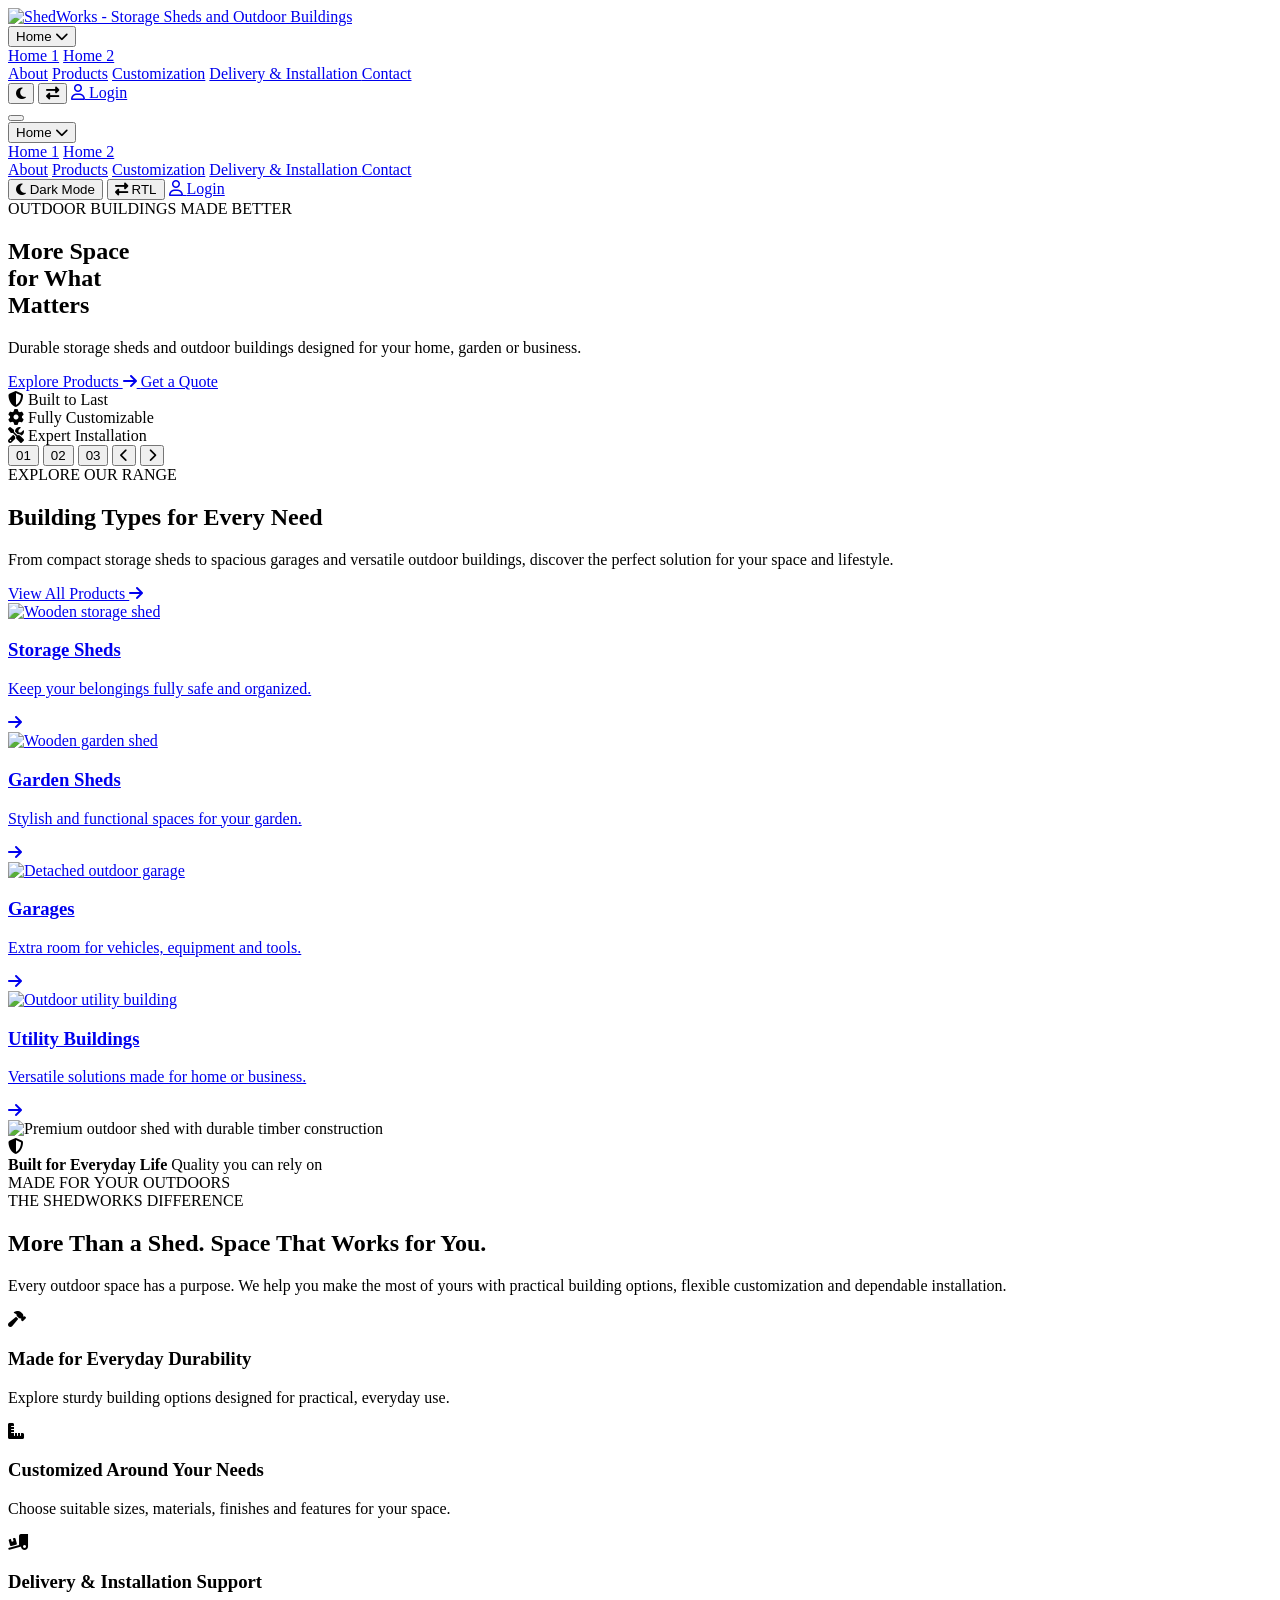
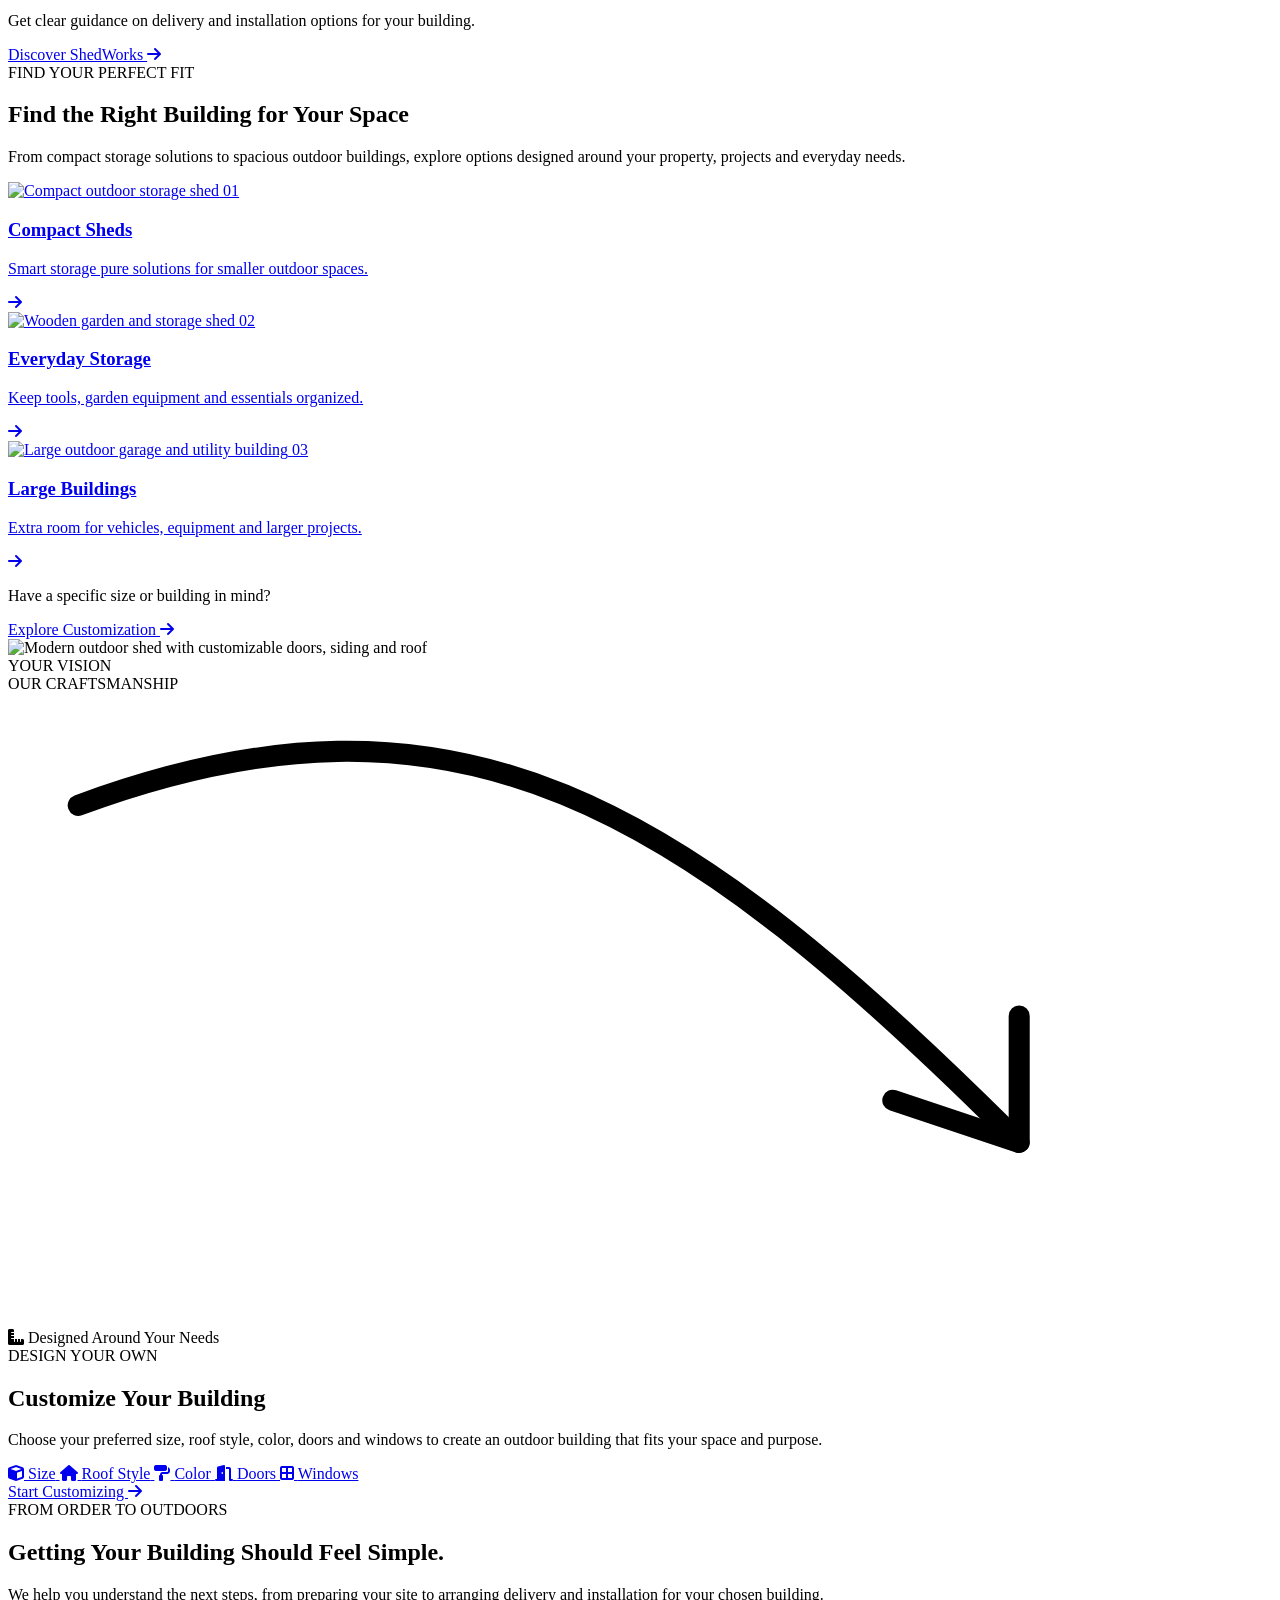
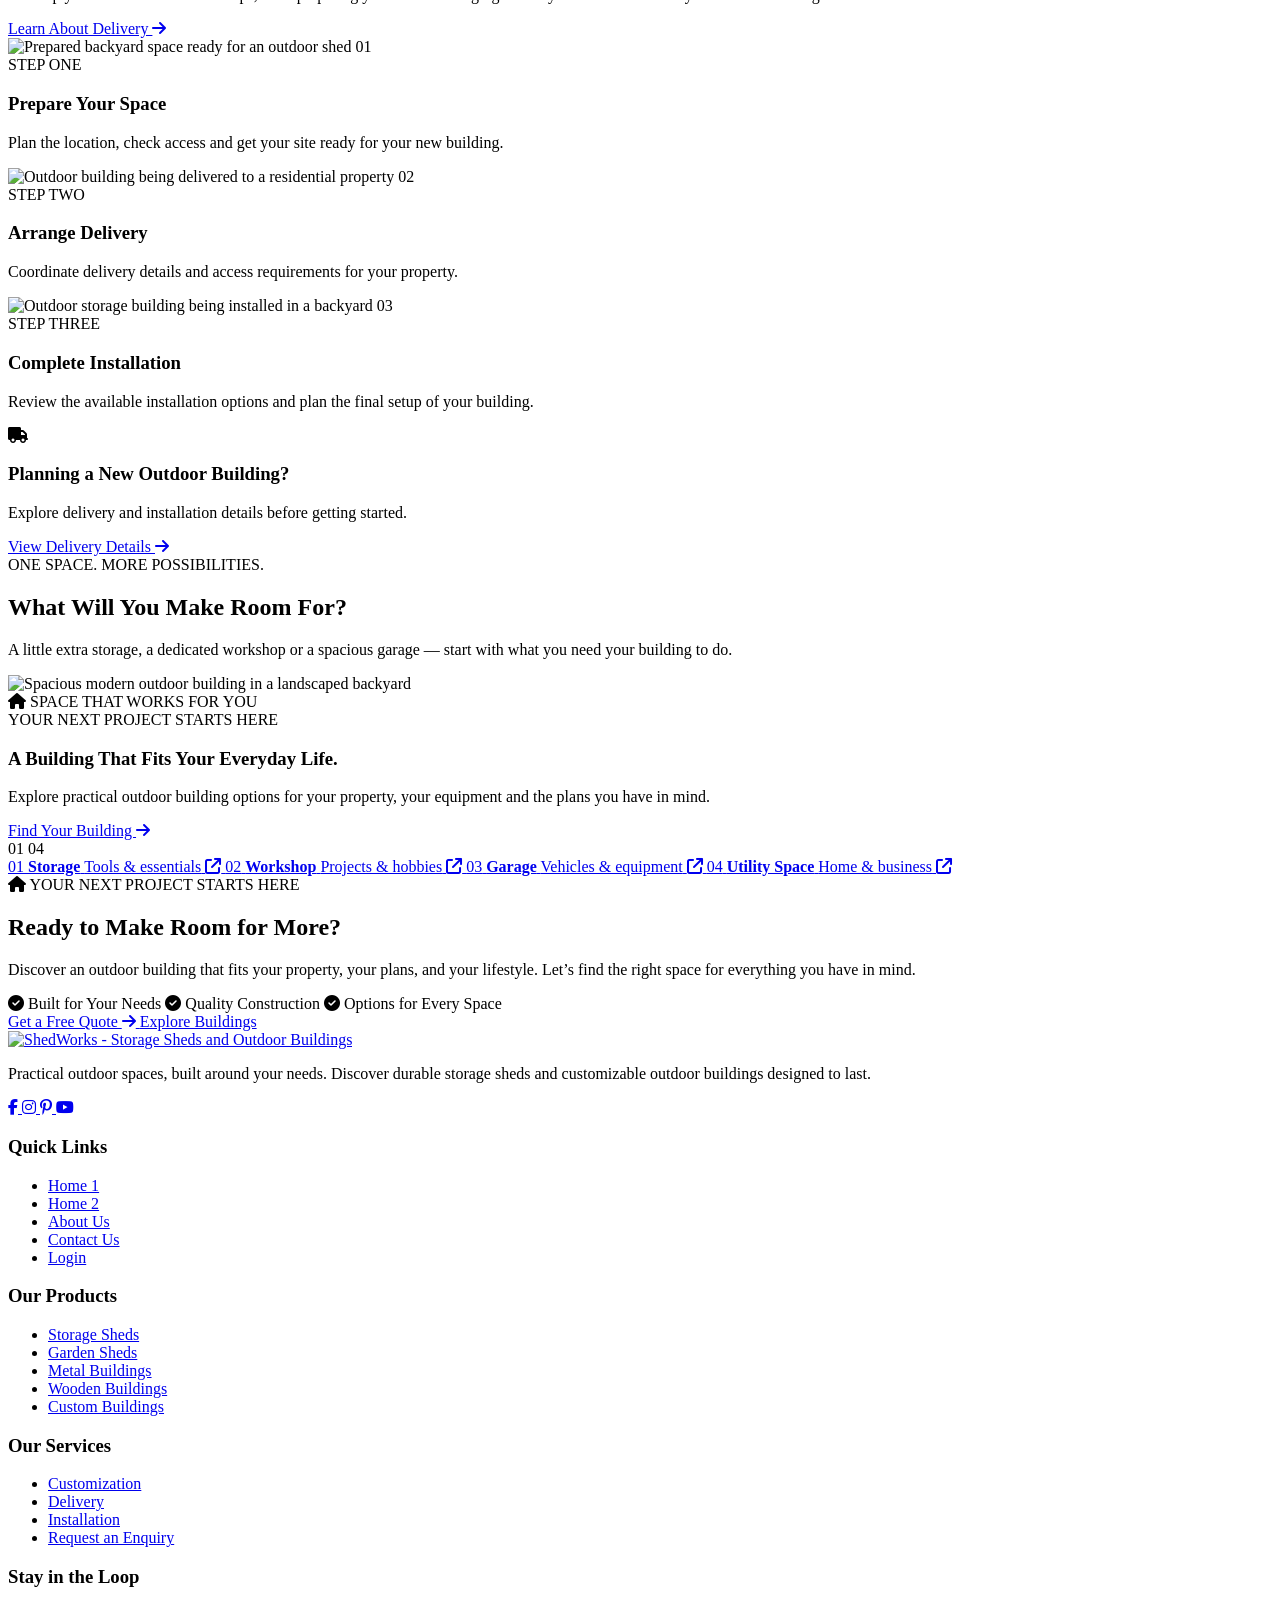
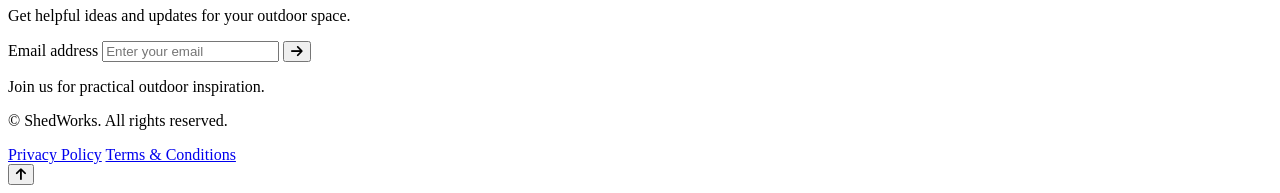
==== index.html @ f92cc361 "Add files via upload" ====
<!DOCTYPE html>
<html lang="en">

<head>
    <meta charset="UTF-8">
    <meta name="viewport" content="width=device-width, initial-scale=1.0">
    <script src="js/preferences.js"></script>

    <title>ShedWorks</title>

    <meta name="description"
        content="Explore durable storage sheds, garden sheds, garages, and customizable outdoor buildings with ShedWorks.">

    <!-- Google Fonts -->
    <link rel="preconnect" href="https://fonts.googleapis.com">
    <link rel="preconnect" href="https://fonts.gstatic.com" crossorigin>

    <!-- Website Favicon -->
    <link rel="icon" type="image/png" href="images/favicon.png">


    <link href="https://fonts.googleapis.com/css2?family=DM+Sans:wght@400;500&family=Sora:wght@400;500;600&display=swap"
        rel="stylesheet">

    <!-- Font Awesome -->
    <link rel="stylesheet" href="https://cdnjs.cloudflare.com/ajax/libs/font-awesome/6.7.2/css/all.min.css">

    <!-- Main CSS -->
    <link rel="stylesheet" href="css/style.css">
</head>

<body>


    <!-- ================= HEADER ================= -->
    <header class="sw-header" id="siteHeader">
        <div class="sw-header-inner">

            <!-- Logo: Left Edge -->
            <a href="index.html" class="sw-logo" aria-label="ShedWorks Home">
                <img src="images/logo.png" alt="ShedWorks - Storage Sheds and Outdoor Buildings">
            </a>

            <!-- Desktop Navigation: Center -->
            <nav class="sw-desktop-nav" aria-label="Main navigation">
                <div class="sw-nav-item sw-home-item">
                    <button class="sw-nav-link sw-home-trigger" type="button" aria-expanded="false"
                        aria-controls="swHomeDropdown">
                        <span>Home</span>
                        <i class="fa-solid fa-chevron-down"></i>
                    </button>

                    <div class="sw-home-dropdown" id="swHomeDropdown">
                        <a href="index.html">Home 1</a>
                        <a href="home-2.html">Home 2</a>
                    </div>
                </div>

                <a href="about.html" class="sw-nav-link">About</a>
                <a href="products.html" class="sw-nav-link">Products</a>
                <a href="customization.html" class="sw-nav-link">Customization</a>
                <a href="delivery-installation.html" class="sw-nav-link">
                    Delivery &amp; Installation
                </a>
                <a href="contact.html" class="sw-nav-link">Contact</a>
            </nav>

            <!-- Desktop Actions: Right Edge -->
            <div class="sw-desktop-actions">

                <button class="sw-icon-btn sw-theme-toggle" type="button" aria-label="Enable dark mode"
                    title="Toggle dark mode">
                    <i class="fa-solid fa-moon"></i>
                </button>

                <button class="sw-icon-btn sw-rtl-toggle" type="button" aria-label="Switch to RTL layout"
                    aria-pressed="false" title="Toggle RTL">
                    <i class="fa-solid fa-right-left"></i>
                </button>

                <a href="login.html" class="sw-login-btn">
                    <i class="fa-regular fa-user"></i>
                    <span>Login</span>
                </a>

            </div>

            <!-- Responsive Menu Toggle -->
            <button class="sw-menu-toggle" type="button" aria-label="Open navigation menu" aria-expanded="false"
                aria-controls="swMobileMenu">
                <span></span>
                <span></span>
                <span></span>
            </button>

        </div>

        <!-- Responsive Navigation Panel -->
        <div class="sw-mobile-menu" id="swMobileMenu" aria-hidden="true">

            <nav class="sw-mobile-nav" aria-label="Mobile navigation">

                <div class="sw-mobile-home">
                    <button class="sw-mobile-home-trigger" type="button" aria-expanded="false"
                        aria-controls="swMobileHomeDropdown">
                        <span>Home</span>
                        <i class="fa-solid fa-chevron-down"></i>
                    </button>

                    <div class="sw-mobile-home-dropdown" id="swMobileHomeDropdown">
                        <a href="index.html">Home 1</a>
                        <a href="home-2.html">Home 2</a>
                    </div>
                </div>

                <a href="about.html">About</a>
                <a href="products.html">Products</a>
                <a href="customization.html">Customization</a>
                <a href="delivery-installation.html">
                    Delivery &amp; Installation
                </a>
                <a href="contact.html">Contact</a>

            </nav>

            <!-- Toggles and Login Inside Responsive Menu -->
            <div class="sw-mobile-actions">

                <button class="sw-mobile-action sw-theme-toggle" type="button" aria-label="Enable dark mode">
                    <i class="fa-solid fa-moon"></i>
                    <span>Dark Mode</span>
                </button>

                <button class="sw-mobile-action sw-rtl-toggle" type="button" aria-pressed="false"
                    aria-label="Switch to RTL layout">
                    <i class="fa-solid fa-right-left"></i>
                    <span>RTL</span>
                </button>

                <a href="login.html" class="sw-mobile-login">
                    <i class="fa-regular fa-user"></i>
                    <span>Login</span>
                </a>

            </div>
        </div>
    </header>
    <!-- =============== END HEADER =============== -->

    <!-- ================= SHEDWORKS HERO ================= -->
    <section class="sw-hero" id="homeHero">

        <!-- Background Image -->
        <div class="sw-hero-image"></div>

        <!-- Navy Overlay -->
        <div class="sw-hero-overlay"></div>

        <!-- Hero Content -->
        <div class="sw-hero-content">

            <span class="sw-hero-eyebrow">
                OUTDOOR BUILDINGS MADE BETTER
            </span>

            <h1 class="sw-hero-title">
                More Space<br>
                for What<br>
                Matters
            </h1>

            <p class="sw-hero-description">
                Durable storage sheds and outdoor buildings
                designed for your home, garden or business.
            </p>

            <!-- CTA Buttons -->
            <div class="sw-hero-actions">

                <a href="products.html" class="sw-hero-btn sw-hero-btn-primary">
                    Explore Products
                    <i class="fa-solid fa-arrow-right"></i>
                </a>

                <a href="contact.html" class="sw-hero-btn sw-hero-btn-outline">
                    Get a Quote
                </a>

            </div>

            <!-- Feature Highlights -->
            <div class="sw-hero-features">

                <div class="sw-hero-feature">
                    <i class="fa-solid fa-shield-halved"></i>
                    <span>Built to Last</span>
                </div>

                <span class="sw-hero-feature-divider"></span>

                <div class="sw-hero-feature">
                    <i class="fa-solid fa-gear"></i>
                    <span>Fully Customizable</span>
                </div>

                <span class="sw-hero-feature-divider"></span>

                <div class="sw-hero-feature">
                    <i class="fa-solid fa-screwdriver-wrench"></i>
                    <span>Expert Installation</span>
                </div>

            </div>

        </div>

        <!-- Slider Controls -->
        <div class="sw-hero-slider-controls" aria-label="Hero slideshow controls">

            <button type="button" class="sw-hero-slide-number is-active" data-slide="0" aria-label="Go to slide 1"
                aria-current="true">
                01
            </button>

            <button type="button" class="sw-hero-slide-number" data-slide="1" aria-label="Go to slide 2">
                02
            </button>

            <button type="button" class="sw-hero-slide-number" data-slide="2" aria-label="Go to slide 3">
                03
            </button>

            <span class="sw-hero-slider-divider"></span>

            <button type="button" class="sw-hero-arrow" data-direction="prev" aria-label="Previous slide">
                <i class="fa-solid fa-chevron-left"></i>
            </button>

            <button type="button" class="sw-hero-arrow" data-direction="next" aria-label="Next slide">
                <i class="fa-solid fa-chevron-right"></i>
            </button>

        </div>

    </section>
    <!-- =============== END SHEDWORKS HERO =============== -->


    <!-- =========================================
     HOME 1 - SECTION 2: BUILDING TYPES
========================================= -->

    <section class="sw-building-section" id="buildingTypes">
        <div class="sw-building-container">

            <!-- Left Content -->
            <div class="sw-building-intro">

                <span class="sw-building-label">
                    EXPLORE OUR RANGE
                </span>

                <h2 class="sw-building-heading">
                    Building Types for
                    Every Need
                </h2>

                <p class="sw-building-description">
                    From compact storage sheds to spacious
                    garages and versatile outdoor buildings,
                    discover the perfect solution for your
                    space and lifestyle.
                </p>

                <a href="products.html" class="sw-building-main-btn">
                    View All Products
                    <i class="fa-solid fa-arrow-right"></i>
                </a>

            </div>

            <!-- Right Product Cards -->
            <div class="sw-building-grid">

                <!-- Card 1 -->
                <article class="sw-building-card">
                    <a href="products.html" class="sw-building-card-link">

                        <div class="sw-building-image">
                            <img src="images/storage-shed.jpg" alt="Wooden storage shed" loading="lazy">
                        </div>

                        <div class="sw-building-card-body">
                            <div class="sw-building-card-text">
                                <h3>Storage Sheds</h3>
                                <p>
                                    Keep your belongings fully
                                    safe and organized.
                                </p>
                            </div>

                            <span class="sw-building-card-arrow">
                                <i class="fa-solid fa-arrow-right"></i>
                            </span>
                        </div>

                    </a>
                </article>

                <!-- Card 2 -->
                <article class="sw-building-card">
                    <a href="products.html" class="sw-building-card-link">

                        <div class="sw-building-image">
                            <img src="images/garden-shed.jpg" alt="Wooden garden shed" loading="lazy">
                        </div>

                        <div class="sw-building-card-body">
                            <div class="sw-building-card-text">
                                <h3>Garden Sheds</h3>
                                <p>
                                    Stylish and functional
                                    spaces for your garden.
                                </p>
                            </div>

                            <span class="sw-building-card-arrow">
                                <i class="fa-solid fa-arrow-right"></i>
                            </span>
                        </div>

                    </a>
                </article>

                <!-- Card 3 -->
                <article class="sw-building-card">
                    <a href="products.html" class="sw-building-card-link">

                        <div class="sw-building-image">
                            <img src="images/garage-building.jpg" alt="Detached outdoor garage" loading="lazy">
                        </div>

                        <div class="sw-building-card-body">
                            <div class="sw-building-card-text">
                                <h3>Garages</h3>
                                <p>
                                    Extra room for vehicles,
                                    equipment and tools.
                                </p>
                            </div>

                            <span class="sw-building-card-arrow">
                                <i class="fa-solid fa-arrow-right"></i>
                            </span>
                        </div>

                    </a>
                </article>

                <!-- Card 4 -->
                <article class="sw-building-card">
                    <a href="products.html" class="sw-building-card-link">

                        <div class="sw-building-image">
                            <img src="images/utility-building.jpg" alt="Outdoor utility building" loading="lazy">
                        </div>

                        <div class="sw-building-card-body">
                            <div class="sw-building-card-text">
                                <h3>Utility Buildings</h3>
                                <p>
                                    Versatile solutions made
                                    for home or business.
                                </p>
                            </div>

                            <span class="sw-building-card-arrow">
                                <i class="fa-solid fa-arrow-right"></i>
                            </span>
                        </div>

                    </a>
                </article>

            </div>
        </div>
    </section>

    <!-- =============== END SECTION 2 =============== -->


    <!-- =========================================
     HOME 1 - SECTION 3: WHY SHEDWORKS
========================================= -->

    <section class="sw-why-section" id="whyShedWorks">
        <div class="sw-why-container">

            <!-- Left: Featured Image -->
            <div class="sw-why-visual">

                <div class="sw-why-image">
                    <img src="images/why-shedworks.jpg" alt="Premium outdoor shed with durable timber construction"
                        loading="lazy">
                </div>

                <div class="sw-why-quality-badge">
                    <i class="fa-solid fa-shield-halved"></i>
                    <div>
                        <strong>Built for Everyday Life</strong>
                        <span>Quality you can rely on</span>
                    </div>
                </div>

                <div class="sw-why-image-caption">
                    <span>MADE FOR YOUR OUTDOORS</span>
                </div>

            </div>

            <!-- Right: Content -->
            <div class="sw-why-content">

                <span class="sw-why-label">THE SHEDWORKS DIFFERENCE</span>

                <h2 class="sw-why-heading">
                    More Than a Shed.
                    <span>Space That Works for You.</span>
                </h2>

                <p class="sw-why-description">
                    Every outdoor space has a purpose. We help you make
                    the most of yours with practical building options,
                    flexible customization and dependable installation.
                </p>

                <!-- Benefit 1 -->
                <div class="sw-why-benefit">
                    <div class="sw-why-benefit-icon">
                        <i class="fa-solid fa-hammer"></i>
                    </div>

                    <div class="sw-why-benefit-text">
                        <h3>Made for Everyday Durability</h3>
                        <p>
                            Explore sturdy building options designed
                            for practical, everyday use.
                        </p>
                    </div>
                </div>

                <!-- Benefit 2 -->
                <div class="sw-why-benefit">
                    <div class="sw-why-benefit-icon">
                        <i class="fa-solid fa-ruler-combined"></i>
                    </div>

                    <div class="sw-why-benefit-text">
                        <h3>Customized Around Your Needs</h3>
                        <p>
                            Choose suitable sizes, materials, finishes
                            and features for your space.
                        </p>
                    </div>
                </div>

                <!-- Benefit 3 -->
                <div class="sw-why-benefit">
                    <div class="sw-why-benefit-icon">
                        <i class="fa-solid fa-truck-ramp-box"></i>
                    </div>

                    <div class="sw-why-benefit-text">
                        <h3>Delivery & Installation Support</h3>
                        <p>
                            Get clear guidance on delivery and
                            installation options for your building.
                        </p>
                    </div>
                </div>

                <a href="about.html" class="sw-why-button">
                    Discover ShedWorks
                    <i class="fa-solid fa-arrow-right"></i>
                </a>

            </div>

        </div>
    </section>

    <!-- =============== END SECTION 3 =============== -->


    <!-- =========================================
     HOME 1 - SECTION 4: FIND YOUR PERFECT SHED
========================================= -->

    <section class="sw-find-section" id="findYourShed">

        <div class="sw-find-container">

            <!-- Section Heading -->
            <div class="sw-find-header">

                <span class="sw-find-label">
                    FIND YOUR PERFECT FIT
                </span>

                <h2 class="sw-find-heading">
                    Find the Right Building for Your Space
                </h2>

                <p class="sw-find-description">
                    From compact storage solutions to spacious outdoor
                    buildings, explore options designed around your
                    property, projects and everyday needs.
                </p>

            </div>

            <!-- Equal Size Building Cards -->
            <div class="sw-find-grid">

                <!-- Card 1 -->
                <a href="products.html" class="sw-find-card">

                    <div class="sw-find-card-image">
                        <img src="images/small-shed.jpg" alt="Compact outdoor storage shed" loading="lazy">

                        <span class="sw-find-card-number">01</span>
                    </div>

                    <div class="sw-find-card-content">

                        <div class="sw-find-card-text">
                            <h3>Compact Sheds</h3>

                            <p>
                                Smart storage pure solutions for smaller
                                outdoor spaces.
                            </p>
                        </div>

                        <span class="sw-find-card-arrow">
                            <i class="fa-solid fa-arrow-right"></i>
                        </span>

                    </div>

                </a>

                <!-- Card 2 -->
                <a href="products.html" class="sw-find-card">

                    <div class="sw-find-card-image">
                        <img src="images/everyday-shed.jpg" alt="Wooden garden and storage shed" loading="lazy">

                        <span class="sw-find-card-number">02</span>
                    </div>

                    <div class="sw-find-card-content">

                        <div class="sw-find-card-text">
                            <h3>Everyday Storage</h3>

                            <p>
                                Keep tools, garden equipment and
                                essentials organized.
                            </p>
                        </div>

                        <span class="sw-find-card-arrow">
                            <i class="fa-solid fa-arrow-right"></i>
                        </span>

                    </div>

                </a>

                <!-- Card 3 -->
                <a href="products.html" class="sw-find-card">

                    <div class="sw-find-card-image">
                        <img src="images/large-building.jpg" alt="Large outdoor garage and utility building"
                            loading="lazy">

                        <span class="sw-find-card-number">03</span>
                    </div>

                    <div class="sw-find-card-content">

                        <div class="sw-find-card-text">
                            <h3>Large Buildings</h3>

                            <p>
                                Extra room for vehicles, equipment
                                and larger projects.
                            </p>
                        </div>

                        <span class="sw-find-card-arrow">
                            <i class="fa-solid fa-arrow-right"></i>
                        </span>

                    </div>

                </a>

            </div>

            <!-- Bottom CTA -->
            <div class="sw-find-footer">
                <p>
                    Have a specific size or building in mind?
                </p>

                <a href="customization.html" class="sw-find-button">
                    Explore Customization
                    <i class="fa-solid fa-arrow-right"></i>
                </a>
            </div>

        </div>

    </section>

    <!-- =============== END SECTION 4 =============== -->


    <!-- =========================================
     SHEDWORKS HOME 1 - SECTION 5
     CUSTOMIZE YOUR BUILDING
========================================= -->

    <section class="sw-custom-section" id="customizeBuilding">

        <div class="sw-custom-container">

            <!-- LEFT: BUILDING VISUAL -->
            <div class="sw-custom-visual">

                <div class="sw-custom-blueprint"></div>

                <div class="sw-custom-photo">
                    <img src="images/custom-building.jpg"
                        alt="Modern outdoor shed with customizable doors, siding and roof" loading="lazy">
                </div>

                <div class="sw-custom-sketch">
                    <span class="sw-custom-sketch-label">
                        YOUR VISION<br>
                        OUR CRAFTSMANSHIP
                    </span>

                    <svg viewBox="0 0 90 45" aria-hidden="true">
                        <path d="M5 8 C32 -2, 48 8, 72 32" fill="none" stroke="currentColor" stroke-width="1.5"
                            stroke-linecap="round" />
                        <path d="M63 29 L72 32 L72 23" fill="none" stroke="currentColor" stroke-width="1.5"
                            stroke-linecap="round" stroke-linejoin="round" />
                    </svg>
                </div>

                <div class="sw-custom-visual-caption">
                    <i class="fa-solid fa-ruler-combined"></i>
                    <span>Designed Around Your Needs</span>
                </div>

            </div>

            <!-- RIGHT: CUSTOMIZATION CONTENT -->
            <div class="sw-custom-content">

                <span class="sw-custom-eyebrow">
                    DESIGN YOUR OWN
                </span>

                <h2 class="sw-custom-heading">
                    Customize Your Building
                </h2>

                <p class="sw-custom-description">
                    Choose your preferred size, roof style, color,
                    doors and windows to create an outdoor building
                    that fits your space and purpose.
                </p>

                <!-- CUSTOMIZATION OPTIONS -->
                <div class="sw-custom-options">

                    <a href="customization.html#size" class="sw-custom-option">
                        <i class="fa-solid fa-cube"></i>
                        <span>Size</span>
                    </a>

                    <a href="customization.html#roof-style" class="sw-custom-option">
                        <i class="fa-solid fa-house"></i>
                        <span>Roof Style</span>
                    </a>

                    <a href="customization.html#color" class="sw-custom-option">
                        <i class="fa-solid fa-paint-roller"></i>
                        <span>Color</span>
                    </a>

                    <a href="customization.html#doors" class="sw-custom-option">
                        <i class="fa-solid fa-door-open"></i>
                        <span>Doors</span>
                    </a>

                    <a href="customization.html#windows" class="sw-custom-option">
                        <i class="fa-solid fa-border-all"></i>
                        <span>Windows</span>
                    </a>

                </div>

                <a href="customization.html" class="sw-custom-button">
                    Start Customizing
                    <i class="fa-solid fa-arrow-right"></i>
                </a>

            </div>

        </div>

    </section>

    <!-- =============== END SECTION 5 =============== -->


    <!-- =========================================
     SHEDWORKS HOME 1 - SECTION 6
     DELIVERY & INSTALLATION
========================================= -->

    <section class="sw-delivery-section" id="deliveryInstallation">

        <div class="sw-delivery-container">

            <!-- Section Header -->
            <div class="sw-delivery-header">

                <div class="sw-delivery-heading-content">
                    <span class="sw-delivery-eyebrow">
                        FROM ORDER TO OUTDOORS
                    </span>

                    <h2 class="sw-delivery-heading">
                        Getting Your Building
                        <span>Should Feel Simple.</span>
                    </h2>
                </div>

                <div class="sw-delivery-intro">
                    <p>
                        We help you understand the next steps, from
                        preparing your site to arranging delivery and
                        installation for your chosen building.
                    </p>

                    <a href="delivery-installation.html" class="sw-delivery-text-link">
                        Learn About Delivery
                        <i class="fa-solid fa-arrow-right"></i>
                    </a>
                </div>

            </div>

            <!-- Delivery Process Cards -->
            <div class="sw-delivery-grid">

                <!-- Step 1 -->
                <article class="sw-delivery-card">

                    <div class="sw-delivery-image">
                        <img src="images/site-preparation.jpg" alt="Prepared backyard space ready for an outdoor shed"
                            loading="lazy">

                        <span class="sw-delivery-step">01</span>
                    </div>

                    <div class="sw-delivery-card-content">

                        <span class="sw-delivery-card-label">
                            STEP ONE
                        </span>

                        <h3>Prepare Your Space</h3>

                        <p>
                            Plan the location, check access and get
                            your site ready for your new building.
                        </p>

                    </div>

                </article>

                <!-- Step 2 -->
                <article class="sw-delivery-card">

                    <div class="sw-delivery-image">
                        <img src="images/shed-delivery.jpg"
                            alt="Outdoor building being delivered to a residential property" loading="lazy">

                        <span class="sw-delivery-step">02</span>
                    </div>

                    <div class="sw-delivery-card-content">

                        <span class="sw-delivery-card-label">
                            STEP TWO
                        </span>

                        <h3>Arrange Delivery</h3>

                        <p>
                            Coordinate delivery details and access
                            requirements for your property.
                        </p>

                    </div>

                </article>

                <!-- Step 3 -->
                <article class="sw-delivery-card">

                    <div class="sw-delivery-image">
                        <img src="images/shed-installation.jpg"
                            alt="Outdoor storage building being installed in a backyard" loading="lazy">

                        <span class="sw-delivery-step">03</span>
                    </div>

                    <div class="sw-delivery-card-content">

                        <span class="sw-delivery-card-label">
                            STEP THREE
                        </span>

                        <h3>Complete Installation</h3>

                        <p>
                            Review the available installation options
                            and plan the final setup of your building.
                        </p>

                    </div>

                </article>

            </div>

            <!-- Bottom CTA -->
            <div class="sw-delivery-bottom">

                <div class="sw-delivery-bottom-text">
                    <i class="fa-solid fa-truck"></i>

                    <div>
                        <h3>Planning a New Outdoor Building?</h3>
                        <p>
                            Explore delivery and installation details
                            before getting started.
                        </p>
                    </div>
                </div>

                <a href="delivery-installation.html" class="sw-delivery-button">
                    View Delivery Details
                    <i class="fa-solid fa-arrow-right"></i>
                </a>

            </div>

        </div>

    </section>

    <!-- =============== END SECTION 6 =============== -->


    <!-- =========================================
     SHEDWORKS HOME 1 - SECTION 7
     FIND YOUR BUILDING PURPOSE
========================================= -->

    <section class="sw-purpose-section" id="buildingPurpose">

        <div class="sw-purpose-container">

            <!-- Section Heading -->
            <div class="sw-purpose-heading-area">

                <span class="sw-purpose-eyebrow">
                    ONE SPACE. MORE POSSIBILITIES.
                </span>

                <h2 class="sw-purpose-heading">
                    What Will You Make Room For?
                </h2>

                <p class="sw-purpose-description">
                    A little extra storage, a dedicated workshop or
                    a spacious garage — start with what you need
                    your building to do.
                </p>

            </div>

            <!-- Featured Building -->
            <div class="sw-purpose-feature">

                <div class="sw-purpose-image">
                    <img src="images/purpose-building.jpg"
                        alt="Spacious modern outdoor building in a landscaped backyard" loading="lazy">

                    <div class="sw-purpose-image-tag">
                        <i class="fa-solid fa-house"></i>
                        <span>SPACE THAT WORKS FOR YOU</span>
                    </div>
                </div>

                <div class="sw-purpose-feature-content">

                    <span class="sw-purpose-feature-label">
                        YOUR NEXT PROJECT STARTS HERE
                    </span>

                    <h3>
                        A Building That Fits
                        <span>Your Everyday Life.</span>
                    </h3>

                    <p>
                        Explore practical outdoor building options
                        for your property, your equipment and the
                        plans you have in mind.
                    </p>

                    <a href="products.html" class="sw-purpose-cta">
                        Find Your Building
                        <i class="fa-solid fa-arrow-right"></i>
                    </a>

                </div>

                <div class="sw-purpose-index">
                    <span>01</span>
                    <span class="sw-purpose-index-line"></span>
                    <span>04</span>
                </div>

            </div>

            <!-- Horizontal Purpose Selector -->
            <div class="sw-purpose-selector">

                <a href="products.html" class="sw-purpose-choice">

                    <span class="sw-purpose-choice-number">01</span>

                    <span class="sw-purpose-choice-text">
                        <strong>Storage</strong>
                        <span>Tools & essentials</span>
                    </span>

                    <i class="fa-solid fa-arrow-up-right-from-square"></i>

                </a>

                <a href="products.html" class="sw-purpose-choice">

                    <span class="sw-purpose-choice-number">02</span>

                    <span class="sw-purpose-choice-text">
                        <strong>Workshop</strong>
                        <span>Projects & hobbies</span>
                    </span>

                    <i class="fa-solid fa-arrow-up-right-from-square"></i>

                </a>

                <a href="products.html" class="sw-purpose-choice">

                    <span class="sw-purpose-choice-number">03</span>

                    <span class="sw-purpose-choice-text">
                        <strong>Garage</strong>
                        <span>Vehicles & equipment</span>
                    </span>

                    <i class="fa-solid fa-arrow-up-right-from-square"></i>

                </a>

                <a href="products.html" class="sw-purpose-choice">

                    <span class="sw-purpose-choice-number">04</span>

                    <span class="sw-purpose-choice-text">
                        <strong>Utility Space</strong>
                        <span>Home & business</span>
                    </span>

                    <i class="fa-solid fa-arrow-up-right-from-square"></i>

                </a>

            </div>

        </div>

    </section>

    <!-- =============== END SECTION 7 =============== -->


    <!-- =========================================
     SHEDWORKS — CTA SECTION
========================================= -->
    <section class="sw-cta8-section" id="get-started">
        <div class="sw-cta8-overlay"></div>

        <div class="sw-cta8-container">

            <div class="sw-cta8-content">

                <span class="sw-cta8-label">
                    <i class="fa-solid fa-house"></i>
                    YOUR NEXT PROJECT STARTS HERE
                </span>

                <h2 class="sw-cta8-title">
                    Ready to Make Room
                    <span>for More?</span>
                </h2>

                <p class="sw-cta8-description">
                    Discover an outdoor building that fits your property,
                    your plans, and your lifestyle. Let’s find the right
                    space for everything you have in mind.
                </p>

                <div class="sw-cta8-benefits">
                    <span>
                        <i class="fa-solid fa-circle-check"></i>
                        Built for Your Needs
                    </span>

                    <span>
                        <i class="fa-solid fa-circle-check"></i>
                        Quality Construction
                    </span>

                    <span>
                        <i class="fa-solid fa-circle-check"></i>
                        Options for Every Space
                    </span>
                </div>

                <div class="sw-cta8-buttons">
                    <a href="contact.html" class="sw-cta8-btn-primary">
                        Get a Free Quote
                        <i class="fa-solid fa-arrow-right"></i>
                    </a>

                    <a href="buildings.html" class="sw-cta8-btn-secondary">
                        Explore Buildings
                    </a>
                </div>

            </div>
        </div>
    </section>


    <!-- ================= SHEDWORKS FOOTER ================= -->
    <footer class="sw-footer">

        <!-- Main Footer -->
        <div class="sw-footer-main">
            <div class="sw-footer-container">

                <!-- Brand Column -->
                <div class="sw-footer-brand">
                    <a href="index.html" class="sw-footer-logo">
                        <img src="images/logo-light.png" alt="ShedWorks - Storage Sheds and Outdoor Buildings">
                    </a>

                    <p class="sw-footer-description">
                        Practical outdoor spaces, built around your needs.
                        Discover durable storage sheds and customizable
                        outdoor buildings designed to last.
                    </p>

                    <div class="sw-footer-socials">
                        <a href="#" aria-label="Facebook">
                            <i class="fa-brands fa-facebook-f"></i>
                        </a>
                        <a href="#" aria-label="Instagram">
                            <i class="fa-brands fa-instagram"></i>
                        </a>
                        <a href="#" aria-label="Pinterest">
                            <i class="fa-brands fa-pinterest-p"></i>
                        </a>
                        <a href="#" aria-label="YouTube">
                            <i class="fa-brands fa-youtube"></i>
                        </a>
                    </div>
                </div>

                <!-- Quick Links -->
                <div class="sw-footer-column">
                    <h3>Quick Links</h3>
                    <ul>
                        <li><a href="index.html">Home 1</a></li>
                        <li><a href="home-2.html">Home 2</a></li>
                        <li><a href="about.html">About Us</a></li>
                        <li><a href="contact.html">Contact Us</a></li>
                        <li><a href="login.html">Login</a></li>
                    </ul>
                </div>

                <!-- Products -->
                <div class="sw-footer-column">
                    <h3>Our Products</h3>
                    <ul>
                        <li><a href="products.html">Storage Sheds</a></li>
                        <li><a href="products.html">Garden Sheds</a></li>
                        <li><a href="products.html">Metal Buildings</a></li>
                        <li><a href="products.html">Wooden Buildings</a></li>
                        <li><a href="customization.html">Custom Buildings</a></li>
                    </ul>
                </div>

                <!-- Services -->
                <div class="sw-footer-column">
                    <h3>Our Services</h3>
                    <ul>
                        <li><a href="customization.html">Customization</a></li>
                        <li><a href="delivery-installation.html">Delivery</a></li>
                        <li><a href="delivery-installation.html">Installation</a></li>
                        <li><a href="contact.html">Request an Enquiry</a></li>
                    </ul>
                </div>

                <!-- Newsletter -->
                <div class="sw-footer-newsletter">
                    <h3>Stay in the Loop</h3>

                    <p>
                        Get helpful ideas and updates for your
                        outdoor space.
                    </p>

                    <form class="sw-newsletter-form" id="swNewsletterForm">
                        <label class="sw-sr-only" for="swNewsletterEmail">
                            Email address
                        </label>

                        <input type="email" id="swNewsletterEmail" name="email" placeholder="Enter your email" required>

                        <button type="submit" aria-label="Subscribe">
                            <i class="fa-solid fa-arrow-right"></i>
                        </button>
                    </form>

                    <p class="sw-newsletter-note" id="swNewsletterMessage" aria-live="polite">
                        Join us for practical outdoor inspiration.
                    </p>
                </div>

            </div>
        </div>

        <!-- Footer Bottom -->
        <div class="sw-footer-bottom">
            <div class="sw-footer-bottom-inner">

                <p>
                    &copy; <span id="swCopyrightYear"></span>
                    ShedWorks. All rights reserved.
                </p>

                <div class="sw-footer-bottom-links">
                    <a href="#">Privacy Policy</a>
                    <a href="#">Terms &amp; Conditions</a>
                </div>
            </div>
        </div>

    </footer>
    <!-- =============== END SHEDWORKS FOOTER =============== -->


    <!-- Scroll To Top Button -->
    <button class="sw-scroll-top" id="swScrollTop" type="button" aria-label="Scroll to top" title="Back to top">
        <i class="fa-solid fa-arrow-up"></i>
    </button>


    <script src="js/main.js"></script>

</body>

</html>
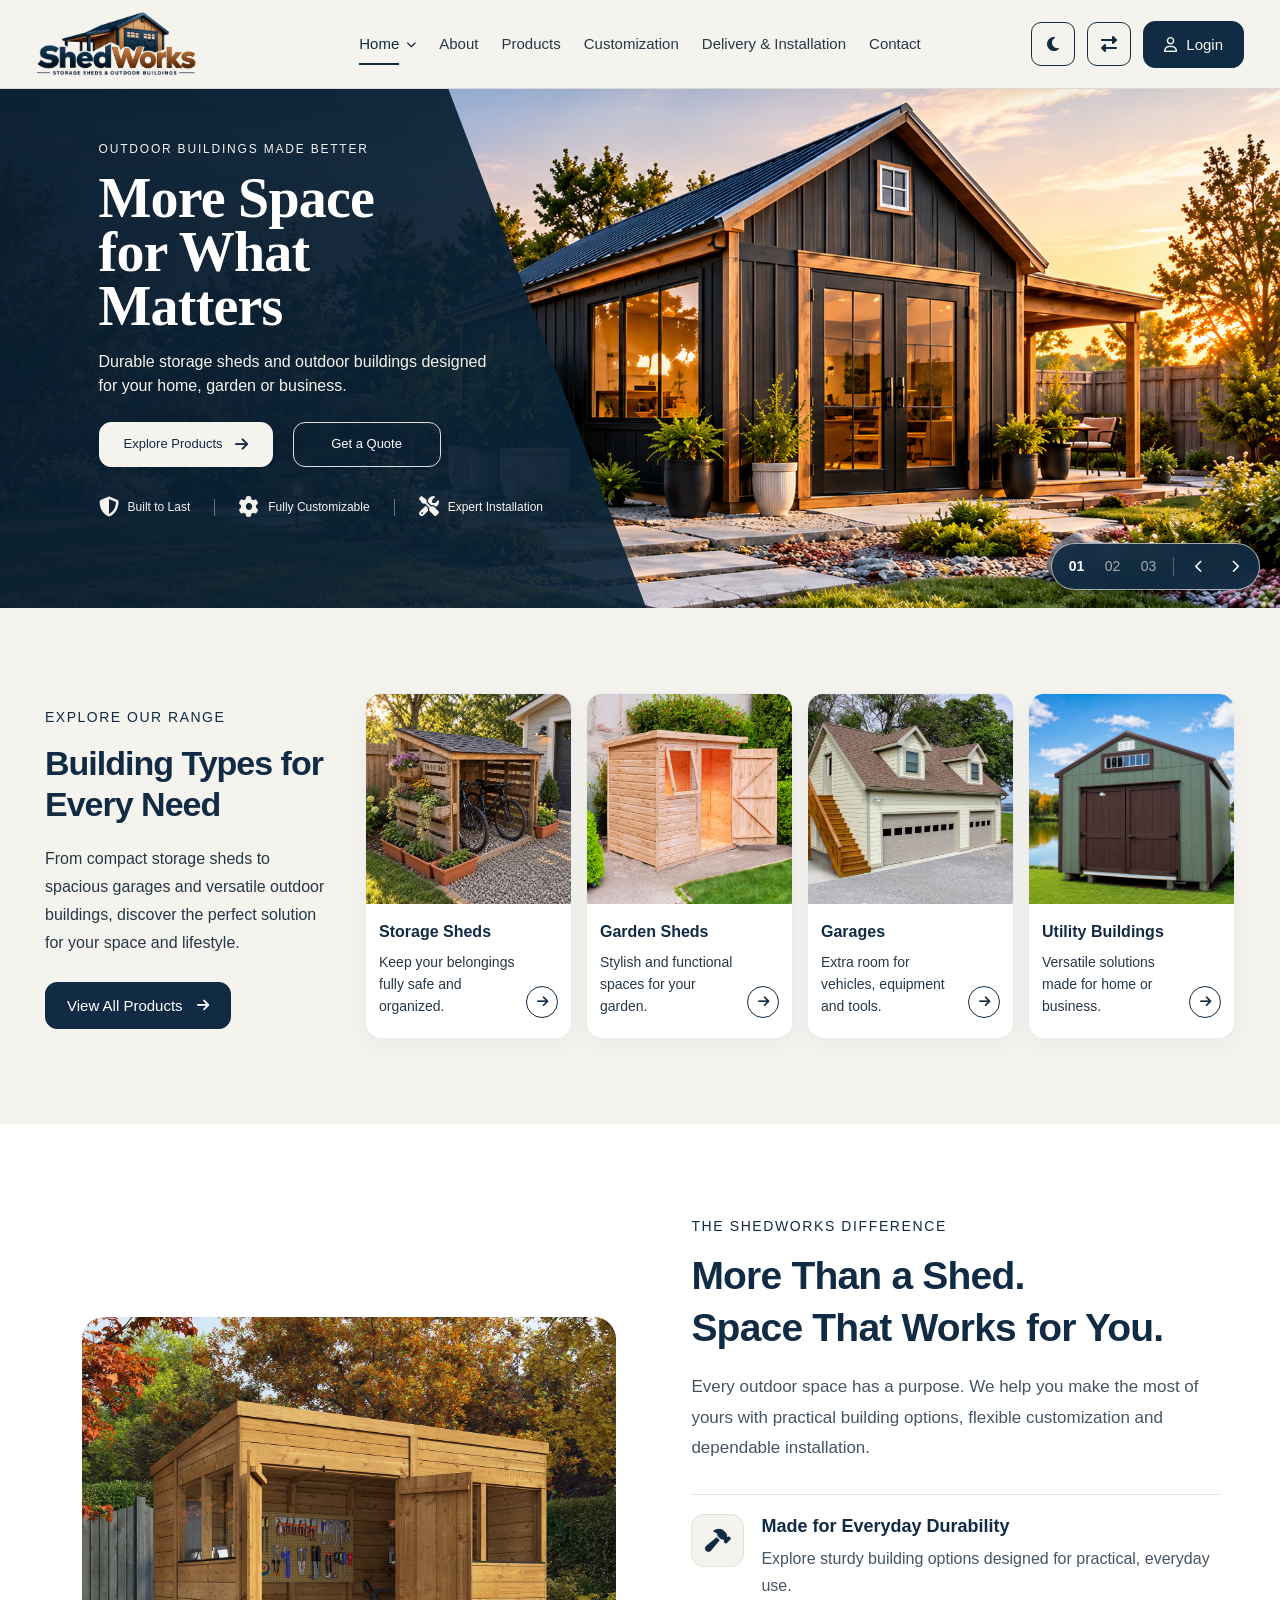
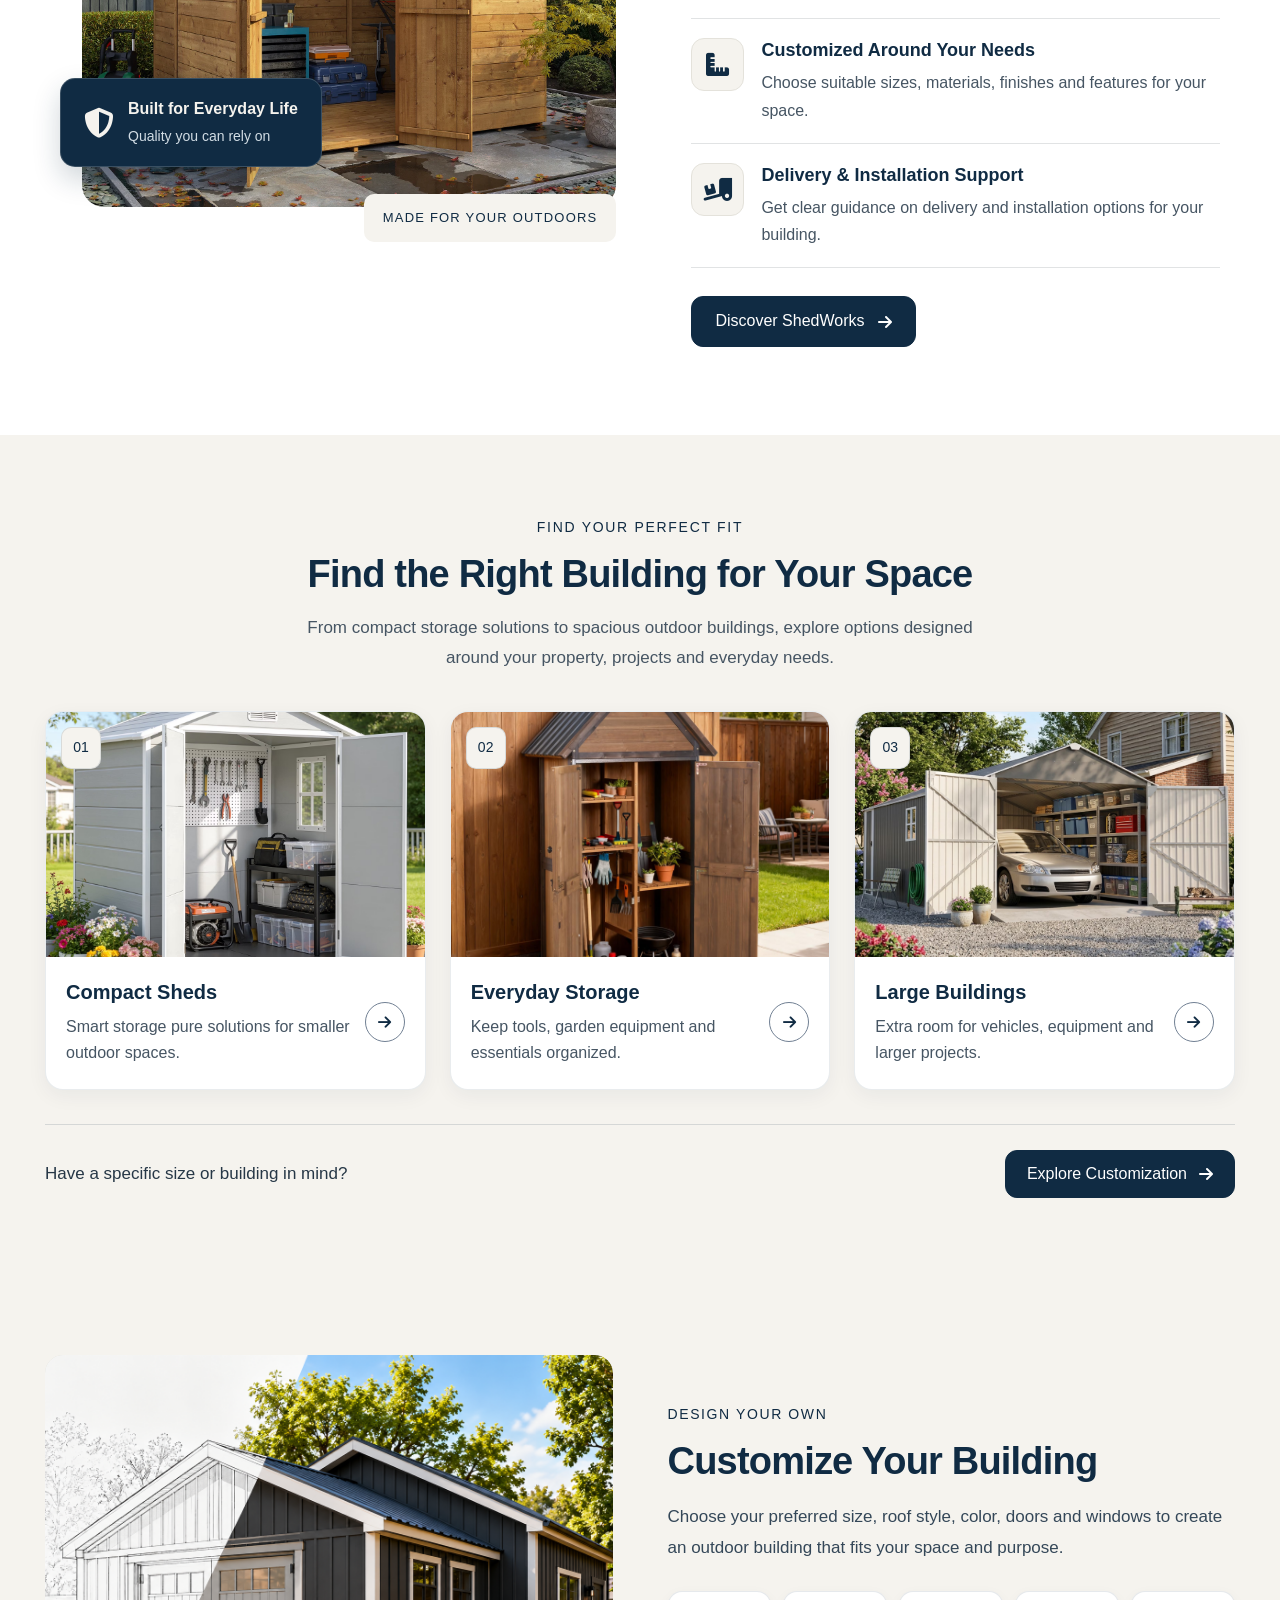
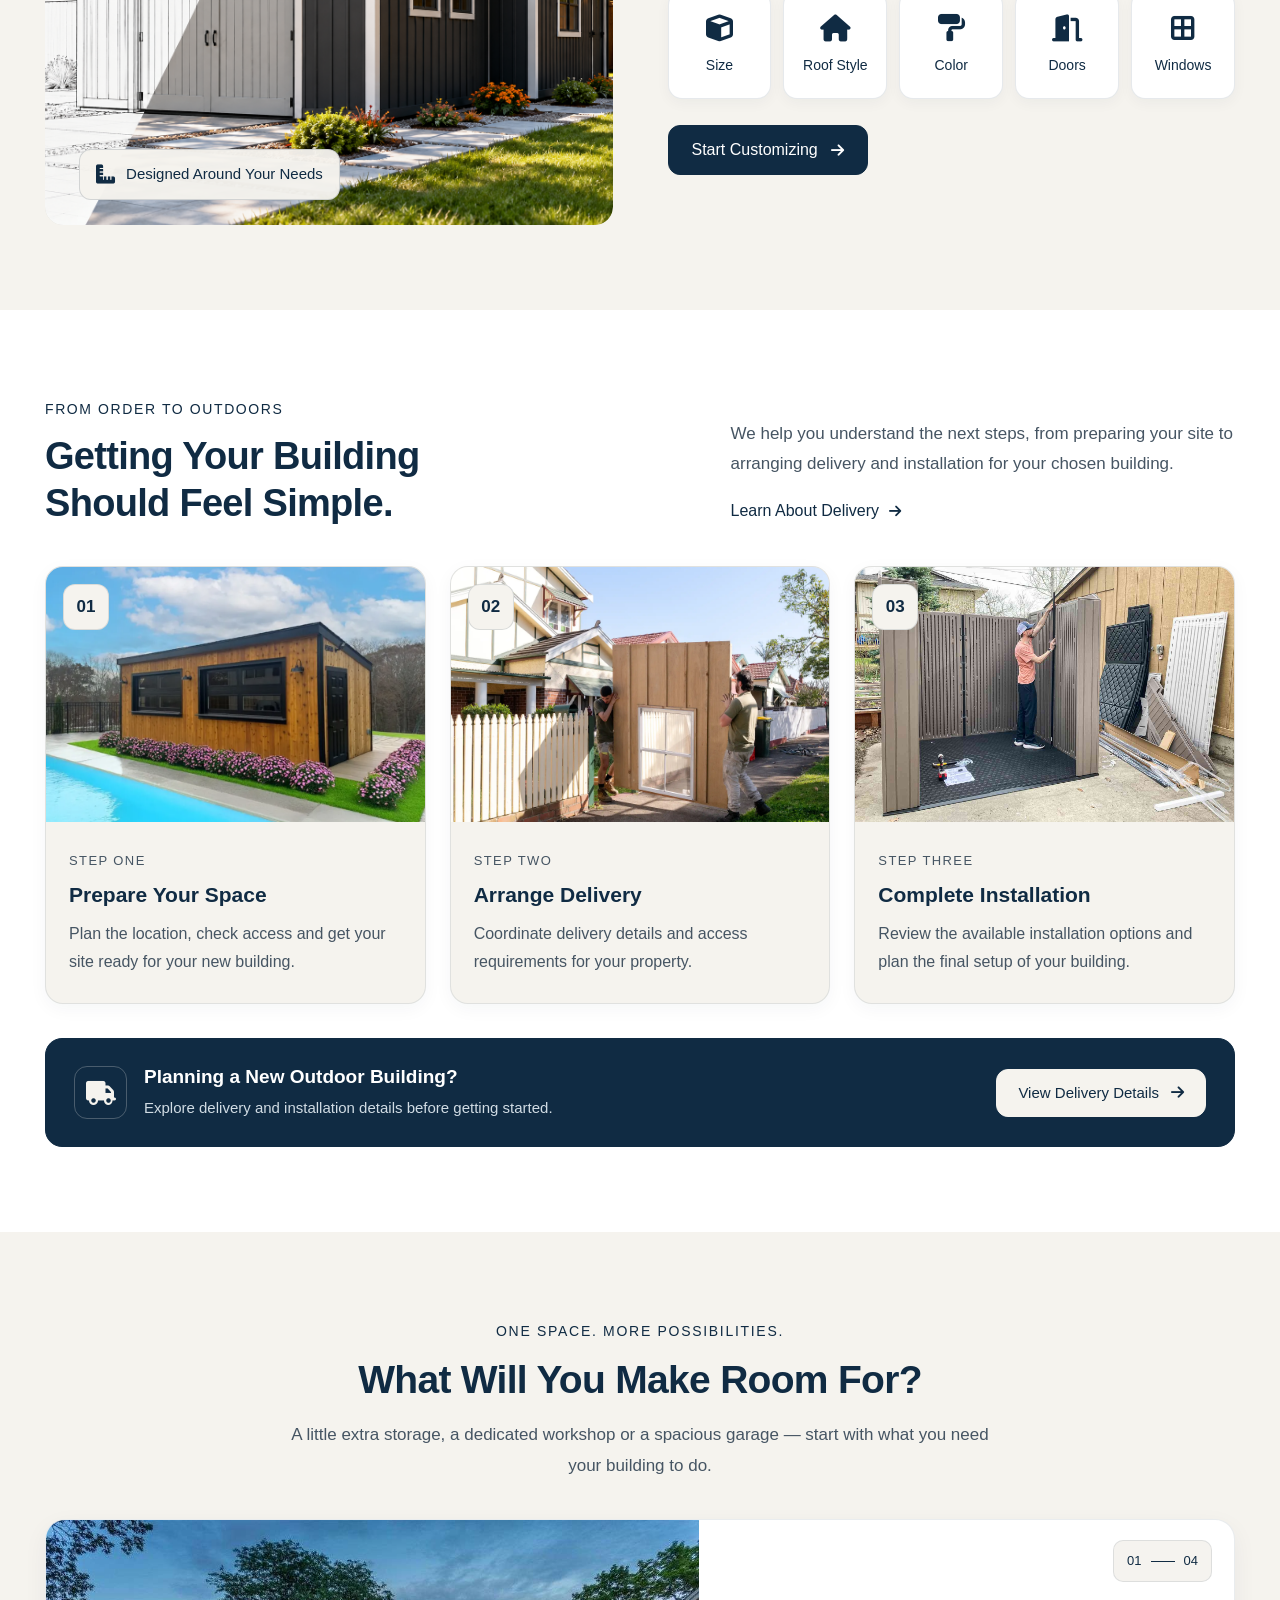
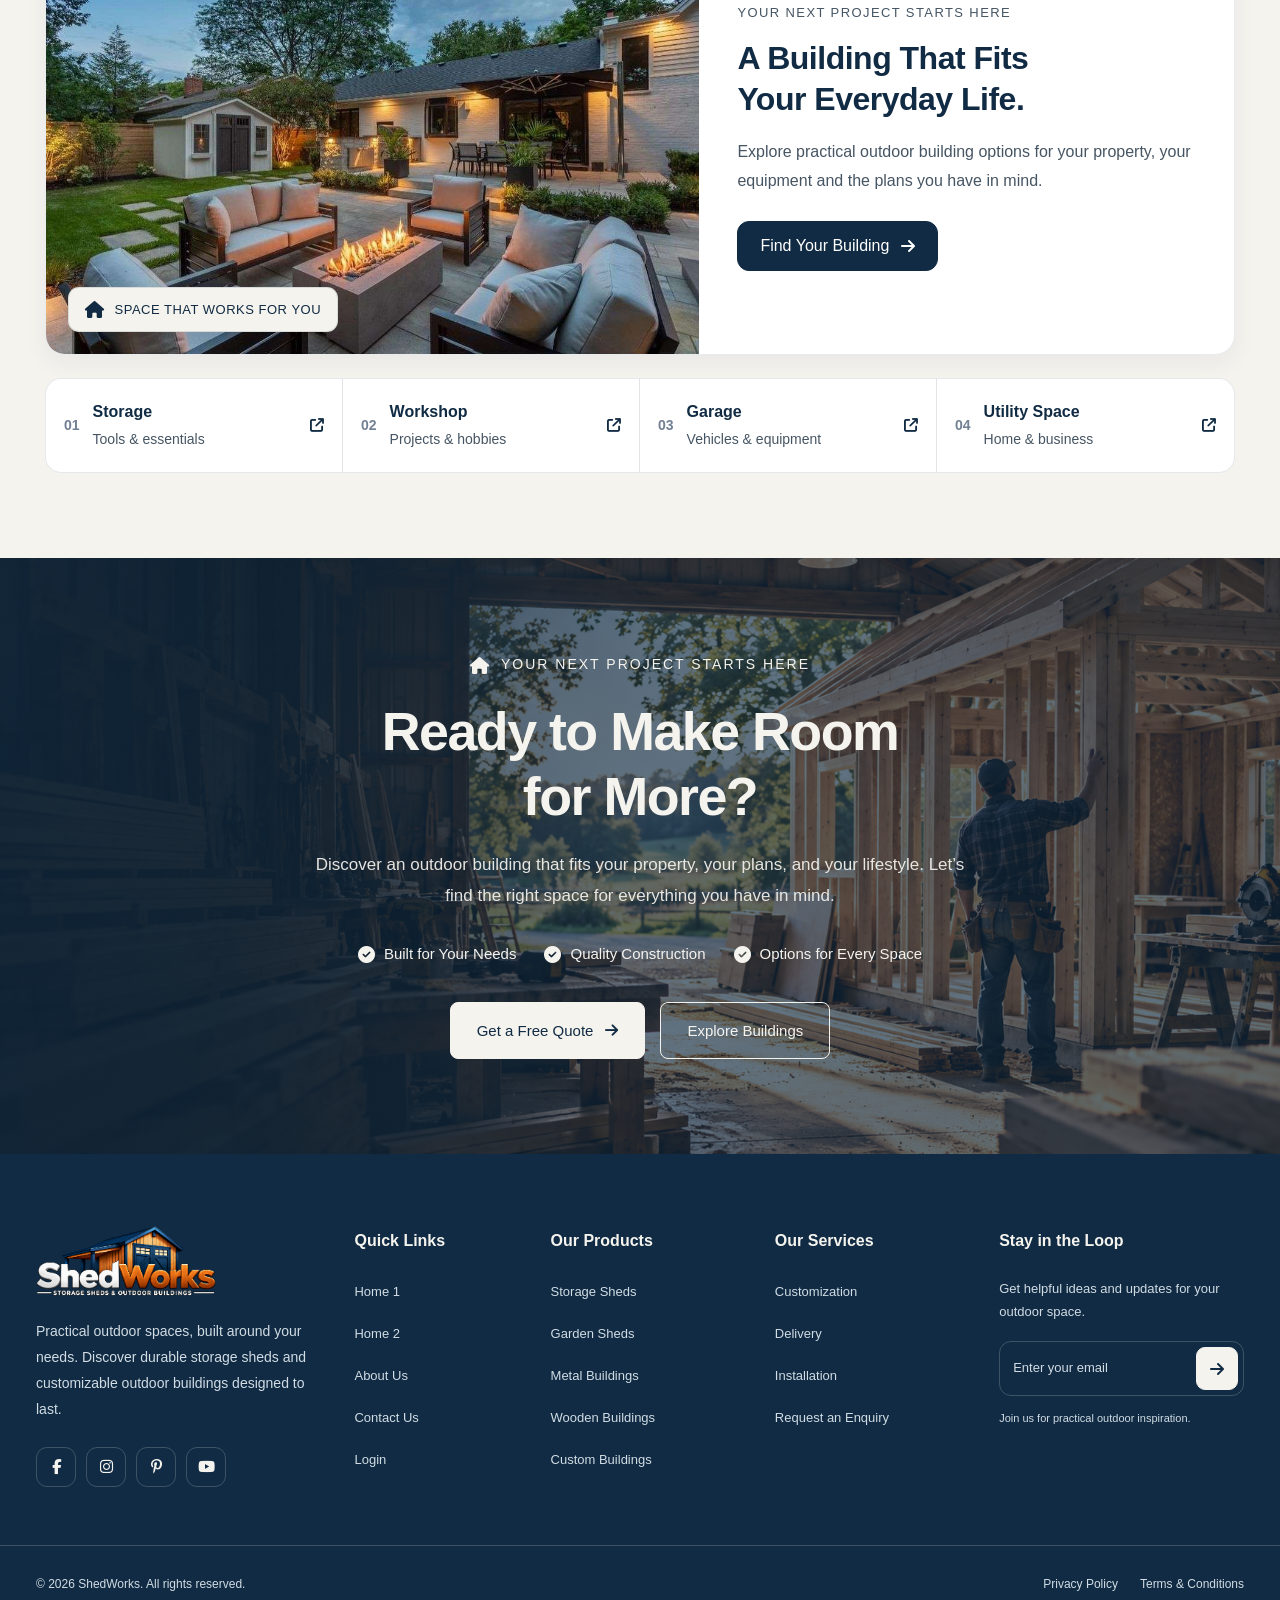
==== commit db970e3e: "Add files via upload" ====
--- a/index.html
+++ b/index.html
@@ -645,20 +645,6 @@
                 <div class="sw-custom-photo">
                     <img src="images/custom-building.jpg"
                         alt="Modern outdoor shed with customizable doors, siding and roof" loading="lazy">
-                </div>
-
-                <div class="sw-custom-sketch">
-                    <span class="sw-custom-sketch-label">
-                        YOUR VISION<br>
-                        OUR CRAFTSMANSHIP
-                    </span>
-
-                    <svg viewBox="0 0 90 45" aria-hidden="true">
-                        <path d="M5 8 C32 -2, 48 8, 72 32" fill="none" stroke="currentColor" stroke-width="1.5"
-                            stroke-linecap="round" />
-                        <path d="M63 29 L72 32 L72 23" fill="none" stroke="currentColor" stroke-width="1.5"
-                            stroke-linecap="round" stroke-linejoin="round" />
-                    </svg>
                 </div>
 
                 <div class="sw-custom-visual-caption">
--- a/css/style.css
+++ b/css/style.css
@@ -0,0 +1,31895 @@
+/* ========================================
+   SHEDWORKS - GLOBAL STYLES
+======================================== */
+
+:root {
+    /* Theme Colors */
+    --primary-color: #102B43;
+    --secondary-color: #F5F3EE;
+
+    /* Text Colors */
+    --text-color: #263746;
+    --text-light: #F5F3EE;
+
+    /* Border Colors */
+    --border-color: #D9D8D2;
+
+    /* Typography */
+    --heading-font: 'Sora', sans-serif;
+    --body-font: 'DM Sans', sans-serif;
+
+    --heading-weight: 600;
+    --paragraph-weight: 400;
+
+    /* Border Radius */
+    --button-radius: 12px;
+    --card-radius: 16px;
+    --input-radius: 10px;
+
+    /* Layout */
+    --container-width: 1440px;
+    --section-spacing: 80px;
+}
+
+/* ========================================
+   RESET
+======================================== */
+
+* {
+    margin: 0;
+    padding: 0;
+    box-sizing: border-box;
+}
+
+html {
+    scroll-behavior: smooth;
+}
+
+body {
+    font-family: var(--body-font);
+    font-size: 16px;
+    font-weight: 400;
+    line-height: 1.7;
+    color: var(--text-color);
+    background-color: var(--secondary-color);
+}
+
+/* ========================================
+   HEADINGS
+======================================== */
+
+h1,
+h2,
+h3,
+h4,
+h5,
+h6 {
+    font-family: var(--heading-font);
+    font-weight: 600;
+    line-height: 1.2;
+    color: var(--primary-color);
+}
+
+/* ========================================
+   TEXT ELEMENTS
+======================================== */
+
+p {
+    font-family: var(--body-font);
+    font-weight: 400;
+    line-height: 1.7;
+}
+
+a {
+    color: inherit;
+    text-decoration: none;
+}
+
+ul,
+ol {
+    list-style: none;
+}
+
+img {
+    display: block;
+    max-width: 100%;
+    height: auto;
+}
+
+button,
+input,
+textarea,
+select {
+    font: inherit;
+}
+
+button {
+    cursor: pointer;
+}
+
+/* ========================================
+   COMMON CONTAINER
+======================================== */
+
+.container {
+    width: 100%;
+    max-width: var(--container-width);
+    margin-inline: auto;
+    padding-inline: 24px;
+}
+
+/* ========================================
+   BUTTONS
+======================================== */
+
+.btn {
+    display: inline-flex;
+    align-items: center;
+    justify-content: center;
+    gap: 10px;
+    padding: 13px 24px;
+    border: 1px solid transparent;
+    border-radius: var(--button-radius);
+    font-family: var(--body-font);
+    font-size: 15px;
+    font-weight: 500;
+    transition: background-color 0.3s ease,
+        color 0.3s ease,
+        border-color 0.3s ease;
+}
+
+.btn-primary {
+    color: var(--text-light);
+    background-color: var(--primary-color);
+    border-color: var(--primary-color);
+}
+
+.btn-primary:hover {
+    color: var(--primary-color);
+    background-color: var(--secondary-color);
+}
+
+.btn-secondary {
+    color: var(--primary-color);
+    background-color: var(--secondary-color);
+    border-color: var(--primary-color);
+}
+
+.btn-secondary:hover {
+    color: var(--text-light);
+    background-color: var(--primary-color);
+}
+
+/* ========================================
+   CARDS
+======================================== */
+
+.card {
+    background-color: #FFFFFF;
+    border: 1px solid var(--border-color);
+    border-radius: var(--card-radius);
+    overflow: hidden;
+}
+
+/* ========================================
+   FORM ELEMENTS
+======================================== */
+
+input,
+select,
+textarea {
+    width: 100%;
+    padding: 12px 14px;
+    color: var(--text-color);
+    background-color: #FFFFFF;
+    border: 1px solid var(--border-color);
+    border-radius: var(--input-radius);
+    outline: none;
+}
+
+input:focus,
+select:focus,
+textarea:focus {
+    border-color: var(--primary-color);
+}
+
+/* ========================================
+   SECTION SPACING
+======================================== */
+
+section {
+    padding-block: var(--section-spacing);
+}
+
+
+/* ========================================
+   COMMON SECTION HEADING
+======================================== */
+
+.section-heading {
+    max-width: 760px;
+    margin-bottom: 40px;
+}
+
+/* Small label above heading */
+.section-label {
+    display: inline-block;
+    margin-bottom: 14px;
+    font-family: var(--body-font);
+    font-size: 12px;
+    font-weight: 500;
+    letter-spacing: 1.8px;
+    line-height: 1.5;
+    color: var(--primary-color);
+    text-transform: uppercase;
+}
+
+/* Main section title */
+.section-title {
+    margin-bottom: 18px;
+    font-family: var(--heading-font);
+    font-size: 38px;
+    font-weight: 600;
+    line-height: 1.2;
+    color: var(--primary-color);
+}
+
+/* Supporting paragraph */
+.section-description {
+    max-width: 620px;
+    font-family: var(--body-font);
+    font-size: 16px;
+    font-weight: 400;
+    line-height: 1.75;
+    color: var(--text-color);
+}
+
+/* Center-aligned heading variation */
+.section-heading.text-center {
+    margin-inline: auto;
+    text-align: center;
+}
+
+.section-heading.text-center .section-description {
+    margin-inline: auto;
+}
+
+/* Smaller section heading */
+.section-title-sm {
+    font-size: 30px;
+}
+
+
+/* =========================================
+   SHEDWORKS — SCROLL TO TOP BUTTON
+========================================= */
+
+.sw-scroll-top {
+    position: fixed;
+    right: 6px;
+    bottom: 10px;
+    z-index: 9998;
+
+    width: 35px;
+    height: 35px;
+    display: flex;
+    align-items: center;
+    justify-content: center;
+
+    background: #102B43;
+    color: #F5F3EE;
+    border: 1px solid #102B43;
+    border-radius: 12px;
+
+    font-size: 10px;
+    cursor: pointer;
+
+    opacity: 0;
+    visibility: hidden;
+    pointer-events: none;
+    transform: translateY(12px);
+
+    box-shadow: 0 6px 20px rgba(16, 43, 67, 0.18);
+
+    transition:
+        opacity 0.3s ease,
+        visibility 0.3s ease,
+        transform 0.3s ease,
+        background-color 0.3s ease,
+        color 0.3s ease;
+}
+
+/* Visible state */
+.sw-scroll-top.is-visible {
+    opacity: 1;
+    visibility: visible;
+    pointer-events: auto;
+    transform: translateY(0);
+}
+
+/* Hover */
+.sw-scroll-top:hover {
+    background: #F5F3EE;
+    color: #102B43;
+    border-color: #102B43;
+    transform: translateY(-4px);
+}
+
+/* Keyboard accessibility */
+.sw-scroll-top:focus-visible {
+    outline: 2px solid #102B43;
+    outline-offset: 4px;
+}
+
+/* Dark mode */
+html.dark-mode .sw-scroll-top {
+    background: #F5F3EE;
+    color: #102B43;
+    border-color: #F5F3EE;
+}
+
+html.dark-mode .sw-scroll-top:hover {
+    background: #102B43;
+    color: #F5F3EE;
+    border-color: #F5F3EE;
+}
+
+html.dark-mode .sw-scroll-top:focus-visible {
+    outline-color: #F5F3EE;
+}
+
+/* RTL support */
+html[dir="rtl"] .sw-scroll-top {
+    right: auto;
+    left: 28px;
+}
+
+/* Mobile positioning */
+@media (max-width: 480px) {
+    .sw-scroll-top {
+        right: 16px;
+        bottom: 18px;
+        width: 46px;
+        height: 46px;
+        font-size: 16px;
+        border-radius: 10px;
+    }
+
+    html[dir="rtl"] .sw-scroll-top {
+        right: auto;
+        left: 16px;
+    }
+}
+
+
+/****************************************************Header*******************************************************************/
+
+
+/* =========================================
+   SHEDWORKS HEADER
+========================================= */
+
+:root {
+    --sw-header-height: 88px;
+    --sw-header-bg: #F5F3EE;
+    --sw-primary: #102B43;
+    --sw-header-text: #263746;
+    --sw-header-border: #D9D8D2;
+    --sw-header-shadow: 0 5px 24px rgba(16, 43, 67, 0.07);
+}
+
+.sw-header,
+.sw-header * {
+    box-sizing: border-box;
+}
+
+.sw-header {
+    position: relative;
+    z-index: 1000;
+    width: 100%;
+    background: var(--sw-header-bg);
+    border-bottom: 1px solid var(--sw-header-border);
+    box-shadow: var(--sw-header-shadow);
+    font-family: var(--body-font, 'DM Sans', sans-serif);
+}
+
+.sw-header-inner {
+    width: 100%;
+    max-width: 1600px;
+    min-height: var(--sw-header-height);
+    margin-inline: auto;
+    padding-inline: 36px;
+
+    display: grid;
+    grid-template-columns: minmax(180px, 1fr) auto minmax(180px, 1fr);
+    align-items: center;
+    gap: 24px;
+}
+
+/* Logo - Left Edge */
+
+.sw-logo {
+    display: inline-flex;
+    align-items: center;
+    justify-self: start;
+    width: fit-content;
+    max-width: 220px;
+    text-decoration: none;
+}
+
+.sw-logo img {
+    display: block;
+    width: 100%;
+    max-width: 160px;
+    height: auto;
+    object-fit: contain;
+}
+
+html.dark-mode .sw-logo img {
+    content: url("../images/logo-light.png");
+}
+
+/* Desktop Navigation - Center */
+
+.sw-desktop-nav {
+    display: flex;
+    align-items: center;
+    justify-content: center;
+    gap: clamp(16px, 1.8vw, 30px);
+    height: 100%;
+    white-space: nowrap;
+}
+
+.sw-nav-item {
+    position: relative;
+    display: flex;
+    align-items: center;
+    height: var(--sw-header-height);
+}
+
+.sw-nav-link {
+    position: relative;
+    display: inline-flex;
+    align-items: center;
+    justify-content: center;
+    gap: 7px;
+    padding: 10px 0;
+
+    border: none;
+    background: transparent;
+    color: var(--sw-header-text);
+
+    font-family: var(--body-font, 'DM Sans', sans-serif);
+    font-size: 15px;
+    font-weight: 500;
+    line-height: 1.5;
+    text-decoration: none;
+    cursor: pointer;
+
+    transition: color 0.25s ease;
+}
+
+.sw-nav-link i {
+    font-size: 10px;
+    transition: transform 0.25s ease;
+}
+
+.sw-nav-link:not(.sw-home-trigger)::after {
+    position: absolute;
+    content: "";
+    left: 0;
+    right: 0;
+    bottom: 0;
+    height: 2px;
+    background: var(--sw-primary);
+    transform: scaleX(0);
+    transform-origin: left;
+    transition: transform 0.25s ease;
+}
+
+.sw-nav-link:not(.sw-home-trigger):hover,
+.sw-nav-link:not(.sw-home-trigger):focus-visible,
+.sw-nav-link[aria-current="page"] {
+    color: var(--sw-primary);
+}
+
+.sw-nav-link:not(.sw-home-trigger):hover::after,
+.sw-nav-link:not(.sw-home-trigger):focus-visible::after,
+.sw-nav-link:not(.sw-home-trigger)[aria-current="page"]::after {
+    transform: scaleX(1);
+}
+
+.sw-home-trigger>span {
+    position: relative;
+}
+
+.sw-home-trigger>span::after {
+    position: absolute;
+    content: "";
+    left: 0;
+    right: 0;
+    bottom: -10px;
+    height: 2px;
+    background: var(--sw-primary);
+    transform: scaleX(0);
+    transform-origin: left;
+    transition: transform 0.25s ease;
+}
+
+.sw-home-trigger:hover>span::after,
+.sw-home-trigger:focus-visible>span::after,
+.sw-home-item.is-dropdown-open .sw-home-trigger>span::after,
+.sw-home-trigger[aria-current="page"]>span::after {
+    transform: scaleX(1);
+}
+
+.sw-home-trigger:hover,
+.sw-home-trigger:focus-visible,
+.sw-home-item.is-dropdown-open .sw-home-trigger {
+    color: var(--sw-primary);
+}
+
+/* Home Dropdown - Desktop */
+
+.sw-home-dropdown {
+    position: absolute;
+    top: calc(100% - 8px);
+    left: 0;
+    min-width: 175px;
+    padding: 8px;
+
+    display: flex;
+    flex-direction: column;
+    gap: 3px;
+
+    background: var(--sw-header-bg);
+    border: 1px solid var(--sw-header-border);
+    border-radius: 12px;
+    box-shadow: 0 12px 32px rgba(16, 43, 67, 0.13);
+
+    opacity: 0;
+    visibility: hidden;
+    transform: translateY(8px);
+    transition: opacity 0.2s ease,
+        transform 0.2s ease,
+        visibility 0.2s ease;
+}
+
+.sw-home-dropdown a {
+    padding: 11px 13px;
+    border-radius: 8px;
+    color: var(--sw-header-text);
+    font-size: 13px;
+    font-weight: 400;
+    text-decoration: none;
+    transition: background 0.2s ease, color 0.2s ease;
+}
+
+.sw-home-dropdown a:hover,
+.sw-home-dropdown a:focus-visible {
+    background: var(--sw-primary);
+    color: #F5F3EE;
+}
+
+.sw-home-dropdown a[aria-current="page"] {
+    background: var(--sw-primary);
+    color: var(--secondary-color, #F5F3EE);
+}
+
+.sw-home-item.is-dropdown-open .sw-home-dropdown {
+    opacity: 1;
+    visibility: visible;
+    transform: translateY(0);
+}
+
+.sw-home-item.is-dropdown-open .sw-home-trigger i {
+    transform: rotate(180deg);
+}
+
+/* Desktop Actions - Right Edge */
+
+.sw-desktop-actions {
+    display: flex;
+    align-items: center;
+    justify-self: end;
+    gap: 12px;
+}
+
+.sw-icon-btn {
+    display: inline-flex;
+    align-items: center;
+    justify-content: center;
+    gap: 6px;
+    width: 44px;
+    height: 44px;
+    flex: 0 0 44px;
+    padding: 0;
+
+    border: 1px solid transparent;
+    border-radius: 14px;
+    background: transparent;
+    color: var(--sw-primary);
+
+    font-family: var(--body-font, 'DM Sans', sans-serif);
+    font-size: 16px;
+    cursor: pointer;
+    transition: background 0.25s ease, color 0.25s ease;
+}
+
+.sw-icon-btn:hover {
+    background: rgba(16, 43, 67, 0.08);
+}
+
+.sw-rtl-label {
+    font-size: 11px;
+    font-weight: 500;
+}
+
+/* Login Button */
+
+.sw-login-btn,
+.sw-mobile-login {
+    display: inline-flex;
+    align-items: center;
+    justify-content: center;
+    gap: 9px;
+    padding: 12px 20px;
+
+    border: 1px solid var(--sw-primary);
+    border-radius: 12px;
+    background: var(--sw-primary);
+    color: #F5F3EE;
+
+    font-family: var(--body-font, 'DM Sans', sans-serif);
+    font-size: 15px;
+    font-weight: 500;
+    line-height: 1.4;
+    text-decoration: none;
+
+    transition: background 0.25s ease, color 0.25s ease;
+}
+
+.sw-login-btn:hover,
+.sw-mobile-login:hover {
+    background: transparent;
+    color: var(--sw-primary);
+}
+
+/* Hamburger - Hidden on Desktop */
+
+.sw-menu-toggle {
+    display: none;
+    width: 44px;
+    height: 44px;
+    padding: 11px;
+
+    flex-direction: column;
+    justify-content: center;
+    align-items: center;
+    gap: 5px;
+
+    border: 1px solid var(--sw-header-border);
+    border-radius: 12px;
+    background: transparent;
+    cursor: pointer;
+}
+
+.sw-menu-toggle span {
+    display: block;
+    width: 20px;
+    height: 2px;
+    border-radius: 2px;
+    background: var(--sw-primary);
+    transition: transform 0.25s ease, opacity 0.25s ease;
+}
+
+.sw-menu-toggle.is-open span:nth-child(1) {
+    transform: translateY(7px) rotate(45deg);
+}
+
+.sw-menu-toggle.is-open span:nth-child(2) {
+    opacity: 0;
+}
+
+.sw-menu-toggle.is-open span:nth-child(3) {
+    transform: translateY(-7px) rotate(-45deg);
+}
+
+/* Responsive Menu - Hidden by Default */
+
+.sw-mobile-menu {
+    display: none;
+}
+
+
+/* =========================================
+   SHEDWORKS - THEME & RTL TOGGLE BORDERS
+========================================= */
+
+/* Light Mode - Desktop Toggles */
+.sw-desktop-actions .sw-icon-btn {
+    border: 1px solid #102B43;
+    border-radius: 10px;
+}
+
+/* Light Mode - Responsive Toggles */
+.sw-mobile-action {
+    border: 1px solid #102B43;
+    border-radius: 10px;
+}
+
+/* Light Mode - Hover */
+.sw-desktop-actions .sw-icon-btn:hover,
+.sw-mobile-action:hover {
+    border-color: #102B43;
+}
+
+/* Dark Mode - Desktop Toggles */
+html.dark-mode .sw-desktop-actions .sw-icon-btn {
+    border: 1px solid #F5F3EE;
+    color: #F5F3EE;
+}
+
+/* Dark Mode - Responsive Toggles */
+html.dark-mode .sw-mobile-action {
+    border: 1px solid #F5F3EE;
+    color: #F5F3EE;
+}
+
+/* Dark Mode - Hover */
+html.dark-mode .sw-desktop-actions .sw-icon-btn:hover,
+html.dark-mode .sw-mobile-action:hover {
+    border-color: #F5F3EE;
+    background-color: #102B43;
+}
+
+.sw-desktop-actions .sw-icon-btn[aria-pressed="true"],
+.sw-mobile-action[aria-pressed="true"] {
+    background-color: rgba(16, 43, 67, 0.08);
+}
+
+html.dark-mode .sw-desktop-actions .sw-icon-btn[aria-pressed="true"],
+html.dark-mode .sw-mobile-action[aria-pressed="true"] {
+    background-color: #102B43;
+}
+
+/* Keep Borders Visible on Keyboard Focus */
+.sw-desktop-actions .sw-icon-btn:focus-visible,
+.sw-mobile-action:focus-visible {
+    outline: 2px solid #102B43;
+    outline-offset: 2px;
+}
+
+html.dark-mode .sw-desktop-actions .sw-icon-btn:focus-visible,
+html.dark-mode .sw-mobile-action:focus-visible {
+    outline-color: #F5F3EE;
+}
+
+/* =========================================
+   DARK MODE - HEADER
+========================================= */
+
+html.dark-mode {
+    color-scheme: dark;
+
+    --sw-header-bg: #142332;
+    --sw-header-text: #F5F3EE;
+    --sw-header-border: #344454;
+    --sw-header-shadow: 0 5px 24px rgba(0, 0, 0, 0.18);
+}
+
+html.dark-mode .sw-icon-btn,
+html.dark-mode .sw-nav-link,
+html.dark-mode .sw-home-dropdown a {
+    color: var(--sw-header-text);
+}
+
+html.dark-mode .sw-nav-link:hover,
+html.dark-mode .sw-nav-link:focus-visible,
+html.dark-mode .sw-nav-link[aria-current="page"] {
+    color: #F5F3EE;
+}
+
+html.dark-mode .sw-home-trigger>span::after {
+    background: #F5F3EE;
+}
+
+html.dark-mode .sw-nav-link:not(.sw-home-trigger)::after {
+    background: #F5F3EE;
+}
+
+html.dark-mode .sw-home-trigger:hover,
+html.dark-mode .sw-home-trigger:focus-visible,
+html.dark-mode .sw-home-item.is-dropdown-open .sw-home-trigger,
+html.dark-mode .sw-home-trigger[aria-current="page"] {
+    color: #F5F3EE;
+}
+
+html.dark-mode .sw-home-dropdown {
+    background: var(--sw-header-bg);
+    border-color: var(--sw-header-border);
+}
+
+html.dark-mode .sw-home-dropdown a:hover {
+    background: #102B43;
+    color: #F5F3EE;
+}
+
+html.dark-mode .sw-home-dropdown a:focus-visible,
+html.dark-mode .sw-home-dropdown a[aria-current="page"] {
+    background: #102B43;
+    color: #F5F3EE;
+}
+
+html.dark-mode .sw-login-btn,
+html.dark-mode .sw-mobile-login {
+    background: #F5F3EE;
+    color: #102B43;
+    border-color: #F5F3EE;
+}
+
+html.dark-mode .sw-login-btn:hover,
+html.dark-mode .sw-mobile-login:hover {
+    background: transparent;
+    color: var(--sw-header-text);
+}
+
+html.dark-mode .sw-menu-toggle {
+    border-color: var(--sw-header-border);
+}
+
+html.dark-mode .sw-menu-toggle span {
+    background: var(--sw-header-text);
+}
+
+/* =========================================
+   RTL SUPPORT
+========================================= */
+
+html[dir="rtl"] .sw-desktop-nav {
+    direction: rtl;
+}
+
+html[dir="rtl"] .sw-nav-link:not(.sw-home-trigger)::after,
+html[dir="rtl"] .sw-home-trigger>span::after {
+    transform-origin: right;
+}
+
+html[dir="rtl"] .sw-home-dropdown {
+    left: auto;
+    right: 0;
+}
+
+html[dir="rtl"] .sw-nav-link i {
+    margin-inline-start: 2px;
+}
+
+/* =========================================
+   TABLET AND MOBILE
+   Hamburger visible up to 1024px
+========================================= */
+
+@media (max-width: 1024px) {
+
+    .sw-header-inner {
+        min-height: 76px;
+        padding-inline: 24px;
+        display: flex;
+        justify-content: space-between;
+        gap: 16px;
+    }
+
+    .sw-logo {
+        max-width: 200px;
+    }
+
+    .sw-logo img {
+        max-width: 180px;
+    }
+
+    .sw-desktop-nav,
+    .sw-desktop-actions {
+        display: none;
+    }
+
+    .sw-menu-toggle {
+        display: flex;
+        flex-shrink: 0;
+        margin-inline-start: auto;
+    }
+
+    .sw-mobile-menu {
+        position: absolute;
+        top: 100%;
+        left: 0;
+        right: 0;
+        width: 100%;
+        max-height: calc(100vh - 76px);
+        overflow-y: auto;
+        padding: 0 24px;
+
+        display: block;
+        background: var(--sw-header-bg);
+        border-top: 1px solid var(--sw-header-border);
+        box-shadow: var(--sw-header-shadow);
+
+        opacity: 0;
+        visibility: hidden;
+        pointer-events: none;
+        transform: translateY(-8px);
+
+        transition: opacity 0.25s ease,
+            transform 0.25s ease,
+            visibility 0.25s ease;
+    }
+
+    .sw-mobile-menu.is-open {
+        padding-top: 12px;
+        padding-bottom: 22px;
+        opacity: 1;
+        visibility: visible;
+        pointer-events: auto;
+        transform: translateY(0);
+    }
+
+    .sw-mobile-nav {
+        display: flex;
+        flex-direction: column;
+        gap: 0;
+    }
+
+    .sw-mobile-nav>a,
+    .sw-mobile-home-trigger {
+        width: 100%;
+        min-height: 48px;
+        display: flex;
+        align-items: center;
+        justify-content: space-between;
+        gap: 12px;
+        padding: 12px 4px;
+
+        border: none;
+        border-bottom: 1px solid var(--sw-header-border);
+        background: transparent;
+        color: var(--sw-header-text);
+
+        font-family: var(--body-font, 'DM Sans', sans-serif);
+        font-size: 14px;
+        font-weight: 500;
+        text-align: start;
+        text-decoration: none;
+        cursor: pointer;
+    }
+
+    .sw-mobile-nav>a:hover,
+    .sw-mobile-nav>a:focus-visible,
+    .sw-mobile-nav>a[aria-current="page"],
+    .sw-mobile-home-trigger:hover,
+    .sw-mobile-home-trigger:focus-visible,
+    .sw-mobile-home-trigger[aria-current="page"] {
+        color: var(--sw-primary);
+    }
+
+    .sw-mobile-home-trigger i {
+        font-size: 11px;
+        transition: transform 0.25s ease;
+    }
+
+    .sw-mobile-home.is-dropdown-open .sw-mobile-home-trigger i {
+        transform: rotate(180deg);
+    }
+
+    .sw-mobile-home-dropdown {
+        display: none;
+        flex-direction: column;
+        gap: 4px;
+        padding: 8px 12px;
+        border-bottom: 1px solid var(--sw-header-border);
+    }
+
+    .sw-mobile-home.is-dropdown-open .sw-mobile-home-dropdown {
+        display: flex;
+    }
+
+    .sw-mobile-home-dropdown a {
+        display: block;
+        padding: 11px 12px;
+        border-radius: 8px;
+        color: var(--sw-header-text);
+        font-size: 13px;
+        font-weight: 400;
+        text-decoration: none;
+    }
+
+    .sw-mobile-home-dropdown a:hover,
+    .sw-mobile-home-dropdown a:focus-visible,
+    .sw-mobile-home-dropdown a[aria-current="page"] {
+        background: var(--sw-primary);
+        color: #F5F3EE;
+    }
+
+    html.dark-mode .sw-mobile-nav>a:hover,
+    html.dark-mode .sw-mobile-nav>a:focus-visible,
+    html.dark-mode .sw-mobile-nav>a[aria-current="page"],
+    html.dark-mode .sw-mobile-home-trigger:hover,
+    html.dark-mode .sw-mobile-home-trigger:focus-visible,
+    html.dark-mode .sw-mobile-home-trigger[aria-current="page"] {
+        color: #F5F3EE;
+    }
+
+    html.dark-mode .sw-mobile-home-dropdown a:hover,
+    html.dark-mode .sw-mobile-home-dropdown a:focus-visible,
+    html.dark-mode .sw-mobile-home-dropdown a[aria-current="page"] {
+        background: #102B43;
+        color: #F5F3EE;
+    }
+
+    /* Keep the current page clearly highlighted in the responsive menu. */
+    .sw-mobile-nav>a[aria-current="page"],
+    .sw-mobile-home-trigger[aria-current="page"] {
+        padding-inline: 12px;
+        border-radius: 8px;
+        background: #102B43;
+        color: #F5F3EE;
+    }
+
+    html.dark-mode .sw-mobile-nav>a[aria-current="page"],
+    html.dark-mode .sw-mobile-home-trigger[aria-current="page"] {
+        background: #102B43;
+        color: #F5F3EE;
+    }
+
+    .sw-mobile-actions {
+        display: flex;
+        flex-direction: column;
+        gap: 10px;
+        padding-top: 20px;
+    }
+
+    .sw-mobile-action {
+        display: flex;
+        align-items: center;
+        gap: 12px;
+        width: 100%;
+        min-height: 44px;
+        padding: 10px 12px;
+
+        border: 1px solid #102B43;
+        border-radius: 10px;
+        background: transparent;
+        color: var(--sw-header-text);
+
+        font-family: var(--body-font, 'DM Sans', sans-serif);
+        font-size: 14px;
+        font-weight: 500;
+        text-align: start;
+        cursor: pointer;
+    }
+
+    .sw-mobile-action i {
+        width: 18px;
+        text-align: center;
+    }
+
+    .sw-mobile-login {
+        width: 100%;
+        min-height: 46px;
+    }
+
+    html[dir="rtl"] .sw-mobile-home-dropdown {
+        text-align: right;
+    }
+}
+
+/* Smaller Mobile Screens */
+
+@media (max-width: 480px) {
+
+    .sw-header-inner {
+        min-height: 70px;
+        padding-inline: 16px;
+    }
+
+    .sw-logo {
+        max-width: 165px;
+    }
+
+    .sw-logo img {
+        max-width: 150px;
+    }
+
+    .sw-menu-toggle {
+        width: 42px;
+        height: 42px;
+    }
+
+    .sw-mobile-menu {
+        max-height: calc(100vh - 70px);
+        padding-inline: 16px;
+    }
+}
+
+
+/* =========================================
+   SHEDWORKS — FIXED HEADER
+========================================= */
+
+.sw-header {
+    position: fixed;
+    top: 0;
+    left: 0;
+    right: 0;
+    width: 100%;
+    z-index: 9999;
+}
+
+/* Prevent page content from going behind header */
+body {
+    padding-top: 88px;
+}
+
+/* Tablet and iPad */
+@media (max-width: 1024px) {
+    body {
+        padding-top: 76px;
+    }
+
+    .sw-header {
+        --sw-header-height: 76px;
+    }
+}
+
+/* Mobile */
+@media (max-width: 480px) {
+    body {
+        padding-top: 70px;
+    }
+
+    .sw-header {
+        --sw-header-height: 70px;
+    }
+}
+
+/* RTL support */
+html[dir="rtl"] .sw-header {
+    right: 0;
+    left: 0;
+}
+
+/****************************************************Footer*******************************************************************/
+
+
+/* =========================================
+   SHEDWORKS FOOTER
+========================================= */
+
+.sw-footer,
+.sw-footer * {
+    box-sizing: border-box;
+}
+
+.sw-footer {
+    --sw-footer-bg: #102B43;
+    --sw-footer-text: #F5F3EE;
+    --sw-footer-muted: #D1DCE4;
+    --sw-footer-border: rgba(245, 243, 238, 0.20);
+
+    background: var(--sw-footer-bg);
+    color: var(--sw-footer-text);
+    font-family: var(--body-font, 'DM Sans', sans-serif);
+}
+
+.sw-footer a {
+    color: inherit;
+    text-decoration: none;
+}
+
+.sw-footer-main {
+    padding: 72px 0 58px;
+}
+
+.sw-footer-container {
+    width: 100%;
+    max-width: 1600px;
+    margin-inline: auto;
+    padding-inline: 36px;
+
+    display: grid;
+    grid-template-columns: 1.5fr 0.85fr 1fr 1fr 1.3fr;
+    gap: 36px;
+    align-items: start;
+}
+
+/* Brand */
+
+.sw-footer-brand {
+    min-width: 0;
+}
+
+.sw-footer-logo {
+    display: inline-flex;
+    max-width: 230px;
+    margin-bottom: 22px;
+}
+
+.sw-footer-logo img {
+    display: block;
+    width: 100%;
+    max-width: 180px;
+    height: auto;
+    object-fit: contain;
+}
+
+.sw-footer-description {
+    max-width: 290px;
+    margin-bottom: 24px;
+
+    color: var(--sw-footer-muted);
+    font-family: var(--body-font, 'DM Sans', sans-serif);
+    font-size: 14px;
+    font-weight: 400;
+    line-height: 1.85;
+}
+
+/* Social Icons */
+
+.sw-footer-socials {
+    display: flex;
+    flex-wrap: wrap;
+    gap: 10px;
+}
+
+.sw-footer-socials a {
+    width: 40px;
+    height: 40px;
+
+    display: inline-flex;
+    align-items: center;
+    justify-content: center;
+
+    border: 1px solid var(--sw-footer-border);
+    border-radius: 11px;
+
+    color: var(--sw-footer-text);
+    font-size: 15px;
+
+    transition: background 0.25s ease,
+        color 0.25s ease,
+        border-color 0.25s ease;
+}
+
+.sw-footer-socials a:hover {
+    background: var(--sw-footer-text);
+    border-color: var(--sw-footer-text);
+    color: var(--sw-footer-bg);
+}
+
+/* Footer Columns */
+
+.sw-footer-column,
+.sw-footer-newsletter {
+    min-width: 0;
+}
+
+.sw-footer-column h3,
+.sw-footer-newsletter h3 {
+    margin: 4px 0 24px;
+
+    color: var(--sw-footer-text);
+    font-family: var(--heading-font, 'Sora', sans-serif);
+    font-size: 16px;
+    font-weight: 600;
+    line-height: 1.4;
+}
+
+.sw-footer-column ul {
+    display: flex;
+    flex-direction: column;
+    gap: 15px;
+
+    margin: 0;
+    padding: 0;
+    list-style: none;
+}
+
+.sw-footer-column li {
+    margin: 0;
+    padding: 0;
+}
+
+.sw-footer-column a {
+    display: inline-block;
+
+    color: var(--sw-footer-muted);
+    font-size: 13px;
+    font-weight: 400;
+    line-height: 1.65;
+
+    transition: color 0.25s ease,
+        transform 0.25s ease;
+}
+
+.sw-footer-column a:hover {
+    color: var(--sw-footer-text);
+    transform: translateX(3px);
+}
+
+/* Newsletter */
+
+.sw-footer-newsletter>p:first-of-type {
+    margin-bottom: 18px;
+    color: var(--sw-footer-muted);
+    font-size: 13px;
+    font-weight: 400;
+    line-height: 1.8;
+}
+
+.sw-newsletter-form {
+    display: flex;
+    align-items: stretch;
+    gap: 7px;
+    width: 100%;
+    padding: 5px;
+
+    background: transparent;
+    border: 1px solid var(--sw-footer-border);
+    border-radius: 12px;
+}
+
+.sw-newsletter-form input {
+    flex: 1;
+    min-width: 0;
+    width: 100%;
+    padding: 10px 8px;
+
+    border: none;
+    border-radius: 7px;
+    outline: none;
+
+    background: transparent;
+    color: var(--sw-footer-text);
+
+    font-family: var(--body-font, 'DM Sans', sans-serif);
+    font-size: 13px;
+    font-weight: 400;
+}
+
+.sw-newsletter-form input::placeholder {
+    color: var(--sw-footer-muted);
+    opacity: 1;
+}
+
+.sw-newsletter-form input:focus-visible {
+    outline: 1px solid var(--sw-footer-text);
+    outline-offset: -2px;
+}
+
+.sw-newsletter-form button {
+    flex: 0 0 42px;
+    width: 42px;
+    min-height: 42px;
+
+    display: inline-flex;
+    align-items: center;
+    justify-content: center;
+
+    border: 1px solid var(--sw-footer-text);
+    border-radius: 9px;
+
+    background: var(--sw-footer-text);
+    color: var(--sw-footer-bg);
+
+    cursor: pointer;
+    transition: background 0.25s ease,
+        color 0.25s ease;
+}
+
+.sw-newsletter-form button:hover {
+    background: transparent;
+    color: var(--sw-footer-text);
+}
+
+.sw-newsletter-note {
+    margin-top: 13px;
+    color: var(--sw-footer-muted);
+    font-size: 11px;
+    font-weight: 400;
+    line-height: 1.7;
+}
+
+/* Accessible Hidden Labels */
+
+.sw-sr-only {
+    position: absolute;
+    width: 1px;
+    height: 1px;
+    padding: 0;
+    margin: -1px;
+    overflow: hidden;
+    clip-path: inset(50%);
+    white-space: nowrap;
+    border: 0;
+}
+
+/* Footer Bottom */
+
+.sw-footer-bottom {
+    border-top: 1px solid var(--sw-footer-border);
+}
+
+.sw-footer-bottom-inner {
+    width: 100%;
+    max-width: 1600px;
+    min-height: 76px;
+    margin-inline: auto;
+    padding: 20px 36px;
+
+    display: flex;
+    align-items: center;
+    justify-content: space-between;
+    flex-wrap: wrap;
+    gap: 18px;
+}
+
+.sw-footer-bottom p {
+    margin: 0;
+    color: var(--sw-footer-muted);
+    font-size: 12px;
+    font-weight: 400;
+    line-height: 1.7;
+}
+
+.sw-footer-bottom-links {
+    display: flex;
+    flex-wrap: wrap;
+    gap: 22px;
+}
+
+.sw-footer-bottom-links a,
+.sw-back-top {
+    color: var(--sw-footer-muted);
+    font-size: 12px;
+    font-weight: 400;
+    line-height: 1.7;
+    transition: color 0.25s ease;
+}
+
+.sw-footer-bottom-links a:hover,
+.sw-back-top:hover {
+    color: var(--sw-footer-text);
+}
+
+/* =========================================
+   DARK MODE
+========================================= */
+
+html.dark-mode .sw-footer {
+    --sw-footer-bg: #0B1825;
+    --sw-footer-text: #F5F3EE;
+    --sw-footer-muted: #D1DCE4;
+    --sw-footer-border: rgba(245, 243, 238, 0.20);
+}
+
+/* =========================================
+   RTL SUPPORT
+========================================= */
+
+html[dir="rtl"] .sw-footer {
+    direction: rtl;
+    text-align: right;
+}
+
+html[dir="rtl"] .sw-footer-column a:hover {
+    transform: translateX(-3px);
+}
+
+html[dir="rtl"] .sw-newsletter-form button i {
+    transform: rotate(180deg);
+}
+
+
+/* =========================================
+   SHEDWORKS FOOTER RESPONSIVE REDESIGN
+   Mobile • iPad Mini • iPad Pro
+========================================= */
+
+/* Common footer fixes */
+.sw-footer,
+.sw-footer * {
+    box-sizing: border-box;
+}
+
+.sw-footer {
+    width: 100%;
+    overflow: hidden;
+}
+
+.sw-footer-container {
+    width: 100%;
+    min-width: 0;
+    align-items: start;
+}
+
+.sw-footer-brand,
+.sw-footer-column,
+.sw-footer-newsletter {
+    min-width: 0;
+    max-width: 100%;
+}
+
+.sw-footer-description,
+.sw-footer-column a,
+.sw-footer-newsletter p {
+    overflow-wrap: anywhere;
+}
+
+.sw-newsletter-form {
+    width: 100%;
+    min-width: 0;
+}
+
+.sw-newsletter-form input {
+    min-width: 0;
+    max-width: 100%;
+}
+
+.sw-footer-bottom-inner {
+    width: 100%;
+    min-width: 0;
+}
+
+.sw-footer-bottom-inner>*,
+.sw-footer-bottom-links {
+    min-width: 0;
+}
+
+
+/* =========================================
+   iPAD MINI / TABLET PORTRAIT
+   601px – 768px
+========================================= */
+
+@media (min-width: 601px) and (max-width: 768px) {
+
+    .sw-footer-main {
+        padding: 42px 0 34px;
+    }
+
+    .sw-footer-container {
+        padding-inline: 25px;
+        grid-template-columns: repeat(2, minmax(0, 1fr));
+        gap: 34px 28px;
+    }
+
+    /* Brand spans full width */
+    .sw-footer-brand {
+        grid-column: 1 / -1;
+        max-width: 540px;
+    }
+
+    .sw-footer-logo {
+        margin-bottom: 16px;
+    }
+
+    .sw-footer-logo img {
+        width: 160px;
+    }
+
+    .sw-footer-description {
+        max-width: 430px;
+        margin-bottom: 19px;
+        font-size: 14px;
+        line-height: 1.8;
+    }
+
+    .sw-footer-socials {
+        gap: 9px;
+    }
+
+    .sw-footer-socials a {
+        width: 38px;
+        height: 38px;
+    }
+
+    .sw-footer-column h3,
+    .sw-footer-newsletter h3 {
+        margin-bottom: 17px;
+        font-size: 15px;
+    }
+
+    .sw-footer-column ul {
+        gap: 12px;
+    }
+
+    .sw-footer-column a {
+        font-size: 13px;
+    }
+
+    /* Newsletter spans both columns */
+    .sw-footer-newsletter {
+        grid-column: 1 / -1;
+        width: 100%;
+        max-width: 480px;
+    }
+
+    .sw-footer-newsletter>p:first-of-type {
+        margin-bottom: 14px;
+        font-size: 13px;
+    }
+
+    .sw-newsletter-form {
+        max-width: 440px;
+    }
+
+    .sw-footer-bottom-inner {
+        padding: 20px 25px;
+        flex-direction: column;
+        align-items: flex-start;
+        gap: 13px;
+    }
+
+    .sw-footer-bottom-links {
+        justify-content: flex-start;
+        gap: 12px 20px;
+    }
+}
+
+/* =========================================
+   MOBILE
+   381px – 600px
+========================================= */
+
+@media (min-width: 381px) and (max-width: 600px) {
+
+    .sw-footer-main {
+        padding: 38px 0 30px;
+    }
+
+    .sw-footer-container {
+        padding-inline: 20px;
+        grid-template-columns: repeat(2, minmax(0, 1fr));
+        gap: 30px 20px;
+    }
+
+    .sw-footer-brand {
+        grid-column: 1 / -1;
+    }
+
+    .sw-footer-logo {
+        margin-bottom: 15px;
+    }
+
+    .sw-footer-logo img {
+        width: 155px;
+    }
+
+    .sw-footer-description {
+        max-width: 390px;
+        margin-bottom: 18px;
+        font-size: 14px;
+        line-height: 1.8;
+    }
+
+    .sw-footer-socials {
+        gap: 8px;
+    }
+
+    .sw-footer-socials a {
+        width: 36px;
+        height: 36px;
+        border-radius: 9px;
+        font-size: 14px;
+    }
+
+    .sw-footer-column h3,
+    .sw-footer-newsletter h3 {
+        margin: 0 0 15px;
+        font-size: 14px;
+        line-height: 1.5;
+    }
+
+    .sw-footer-column ul {
+        gap: 11px;
+    }
+
+    .sw-footer-column a {
+        font-size: 13px;
+        line-height: 1.65;
+    }
+
+    .sw-footer-newsletter {
+        grid-column: 1 / -1;
+        width: 100%;
+        max-width: none;
+    }
+
+    .sw-footer-newsletter>p:first-of-type {
+        margin-bottom: 14px;
+        font-size: 13px;
+        line-height: 1.75;
+    }
+
+    .sw-newsletter-form {
+        gap: 6px;
+        padding: 4px;
+    }
+
+    .sw-newsletter-form input {
+        padding: 10px 8px;
+        font-size: 13px;
+    }
+
+    .sw-newsletter-form button {
+        flex-basis: 40px;
+        width: 40px;
+        min-height: 40px;
+    }
+
+    .sw-newsletter-note {
+        margin-top: 10px;
+        font-size: 11px;
+    }
+
+    .sw-footer-bottom-inner {
+        padding: 20px;
+        flex-direction: column;
+        align-items: flex-start;
+        gap: 13px;
+    }
+
+    .sw-footer-bottom p {
+        font-size: 12px;
+    }
+
+    .sw-footer-bottom-links {
+        justify-content: flex-start;
+        gap: 10px 16px;
+    }
+
+    .sw-footer-bottom-links a {
+        font-size: 12px;
+    }
+}
+
+/* =========================================
+   SMALL MOBILE
+   380px and below
+========================================= */
+
+@media (max-width: 380px) {
+
+    .sw-footer-main {
+        padding: 32px 0 26px;
+    }
+
+    .sw-footer-container {
+        padding-inline: 17px;
+        grid-template-columns: minmax(0, 1fr);
+        gap: 26px;
+    }
+
+    .sw-footer-brand,
+    .sw-footer-newsletter {
+        grid-column: auto;
+    }
+
+    .sw-footer-logo {
+        margin-bottom: 14px;
+    }
+
+    .sw-footer-logo img {
+        width: 145px;
+    }
+
+    .sw-footer-description {
+        max-width: 100%;
+        margin-bottom: 17px;
+        font-size: 13px;
+        line-height: 1.8;
+    }
+
+    .sw-footer-socials {
+        gap: 8px;
+    }
+
+    .sw-footer-socials a {
+        width: 35px;
+        height: 35px;
+    }
+
+    .sw-footer-column h3,
+    .sw-footer-newsletter h3 {
+        margin-bottom: 13px;
+        font-size: 15px;
+    }
+
+    .sw-footer-column ul {
+        gap: 10px;
+    }
+
+    .sw-footer-column a {
+        font-size: 13px;
+    }
+
+    .sw-footer-newsletter>p:first-of-type {
+        margin-bottom: 13px;
+        font-size: 13px;
+    }
+
+    .sw-newsletter-form {
+        gap: 5px;
+        padding: 4px;
+    }
+
+    .sw-newsletter-form input {
+        padding: 9px 6px;
+        font-size: 12px;
+    }
+
+    .sw-newsletter-form button {
+        flex-basis: 38px;
+        width: 38px;
+        min-height: 38px;
+    }
+
+    .sw-footer-bottom-inner {
+        padding: 18px 17px;
+        flex-direction: column;
+        align-items: flex-start;
+        gap: 12px;
+    }
+
+    .sw-footer-bottom p {
+        font-size: 11px;
+    }
+
+    .sw-footer-bottom-links {
+        justify-content: flex-start;
+        gap: 10px 14px;
+    }
+
+    .sw-footer-bottom-links a {
+        font-size: 11px;
+    }
+}
+
+
+/* =========================================
+   iPAD MINI - FOOTER 3 COLUMNS HORIZONTAL
+========================================= */
+
+@media (min-width: 601px) and (max-width: 768px) {
+
+    .sw-footer-container {
+        grid-template-columns: repeat(3, minmax(0, 1fr)) !important;
+        gap: 28px 18px !important;
+        align-items: start;
+    }
+
+    /* Brand section full width illa */
+    .sw-footer-brand {
+        grid-column: 1 / -1 !important;
+        max-width: 100%;
+    }
+
+    /* Quick Links, Products, Services side by side */
+    .sw-footer-column {
+        grid-column: auto !important;
+        min-width: 0;
+        width: 100%;
+    }
+
+    /* Newsletter full width below the 3 columns */
+    .sw-footer-newsletter {
+        grid-column: 1 / -1 !important;
+        width: 100%;
+        max-width: 100%;
+    }
+
+    .sw-footer-column h3 {
+        font-size: 14px;
+        line-height: 1.4;
+        overflow-wrap: anywhere;
+    }
+
+    .sw-footer-column a {
+        font-size: 12px;
+        line-height: 1.6;
+        overflow-wrap: anywhere;
+    }
+
+    .sw-footer-column ul {
+        gap: 12px;
+    }
+
+    .sw-footer-bottom-inner {
+        padding-inline: 24px;
+    }
+}
+
+
+/****************************************************Home 1 Page**************************************************************************/
+
+
+/* =========================================
+   SHEDWORKS - HERO SECTION
+========================================= */
+
+:root {
+    --sw-primary: #102B43;
+    --sw-secondary: #F5F3EE;
+
+    --sw-heading-font: 'Sora', sans-serif;
+    --sw-body-font: 'DM Sans', sans-serif;
+}
+
+* {
+    margin: 0;
+    padding: 0;
+    box-sizing: border-box;
+}
+
+html {
+    scroll-behavior: smooth;
+}
+
+body {
+    font-family: var(--sw-body-font);
+    background: var(--sw-secondary);
+    color: var(--sw-primary);
+}
+
+/* =========================================
+   HERO CONTAINER
+========================================= */
+
+.sw-hero {
+    position: relative;
+    isolation: isolate;
+    width: 100%;
+    height: 520px;
+    padding-block: 0;
+    overflow: hidden;
+    background: var(--sw-primary);
+}
+
+/* =========================================
+   SLIDE BACKGROUND IMAGE
+========================================= */
+
+.sw-hero-image {
+    position: absolute;
+    inset: 0;
+    z-index: 0;
+
+    background-image: url("../images/hero-shed.jpg"),
+        linear-gradient(135deg, #607487 0%, #344D63 45%, #102B43 100%);
+    background-color: #344D63;
+    background-size: cover;
+    background-repeat: no-repeat;
+    background-position: center 54%;
+
+    opacity: 1;
+    transition: opacity 0.35s ease;
+}
+
+/* =========================================
+   LEFT NAVY ANGLED OVERLAY
+========================================= */
+
+.sw-hero-overlay {
+    position: absolute;
+    inset: 0;
+    z-index: 1;
+    pointer-events: none;
+
+    background: linear-gradient(105deg,
+            rgba(8, 29, 47, 0.97) 0%,
+            rgba(12, 38, 59, 0.9) 65%,
+            rgba(16, 43, 67, 0.35) 100%);
+
+    clip-path: polygon(0 0,
+            35% 0,
+            50.5% 100%,
+            0 100%);
+}
+
+/* =========================================
+   HERO CONTENT
+========================================= */
+
+.sw-hero-content {
+    position: relative;
+    z-index: 2;
+
+    width: 520px;
+    max-width: 43%;
+    margin-left: 7.7%;
+    padding-top: 52px;
+
+    color: var(--sw-secondary);
+}
+
+/* Eyebrow */
+
+.sw-hero-eyebrow {
+    display: block;
+    margin-bottom: 14px;
+
+    color: var(--sw-secondary);
+    font-family: var(--sw-body-font);
+    font-size: 12px;
+    font-weight: 500;
+    line-height: 1.5;
+    letter-spacing: 1.8px;
+}
+
+/* Main Heading */
+
+.sw-hero-title {
+    margin: 0 0 17px;
+
+    color: #FFFFFF;
+    font-family: Georgia, 'Times New Roman', serif;
+    font-size: 56px;
+    font-weight: 600;
+    line-height: 0.96;
+    letter-spacing: -0.8px;
+}
+
+/* Description */
+
+.sw-hero-description {
+    max-width: 405px;
+    margin: 0 0 24px;
+
+    color: #F5F3EE;
+    font-family: var(--sw-body-font);
+    font-size: 16px;
+    font-weight: 400;
+    line-height: 1.5;
+}
+
+/* =========================================
+   HERO CTA BUTTONS
+========================================= */
+
+.sw-hero-actions {
+    display: flex;
+    align-items: center;
+    gap: 20px;
+    margin-bottom: 30px;
+}
+
+.sw-hero-btn {
+    min-height: 45px;
+    padding: 11px 24px;
+
+    display: inline-flex;
+    align-items: center;
+    justify-content: center;
+    gap: 12px;
+
+    border: 1px solid transparent;
+    border-radius: 12px;
+
+    font-family: var(--sw-body-font);
+    font-size: 13px;
+    font-weight: 500;
+    line-height: 1.3;
+    text-decoration: none;
+
+    transition:
+        background-color 0.25s ease,
+        color 0.25s ease,
+        border-color 0.25s ease;
+}
+
+.sw-hero-btn-primary {
+    background: var(--sw-secondary);
+    border-color: var(--sw-secondary);
+    color: var(--sw-primary);
+}
+
+.sw-hero-btn-primary:hover {
+    background: #FFFFFF;
+    border-color: #FFFFFF;
+    color: var(--sw-primary);
+}
+
+.sw-hero-btn-primary i {
+    font-size: 15px;
+}
+
+.sw-hero-btn-outline {
+    min-width: 148px;
+
+    background: transparent;
+    border-color: rgba(245, 243, 238, 0.9);
+    color: #FFFFFF;
+}
+
+.sw-hero-btn-outline:hover {
+    background: var(--sw-secondary);
+    border-color: var(--sw-secondary);
+    color: var(--sw-primary);
+}
+
+/* =========================================
+   FEATURE HIGHLIGHTS
+========================================= */
+
+.sw-hero-features {
+    display: flex;
+    align-items: center;
+    gap: 24px;
+
+    white-space: nowrap;
+}
+
+.sw-hero-feature {
+    display: inline-flex;
+    align-items: center;
+    gap: 9px;
+
+    color: var(--sw-secondary);
+    font-family: var(--sw-body-font);
+    font-size: 12px;
+    font-weight: 500;
+    line-height: 1.4;
+}
+
+.sw-hero-feature i {
+    flex-shrink: 0;
+    color: var(--sw-secondary);
+    font-size: 20px;
+}
+
+.sw-hero-feature-divider {
+    display: block;
+    width: 1px;
+    height: 17px;
+    flex-shrink: 0;
+
+    background: rgba(245, 243, 238, 0.4);
+}
+
+/* =========================================
+   SLIDER CONTROL CAPSULE
+========================================= */
+
+.sw-hero-slider-controls {
+    position: absolute;
+    right: 20px;
+    bottom: 18px;
+    z-index: 3;
+
+    min-height: 47px;
+    padding: 5px 13px;
+
+    display: flex;
+    align-items: center;
+    justify-content: center;
+    gap: 13px;
+
+    background: rgba(16, 43, 67, 0.93);
+    border: 1px solid rgba(245, 243, 238, 0.65);
+    border-radius: 28px;
+
+    box-shadow: 0 4px 14px rgba(0, 0, 0, 0.15);
+    backdrop-filter: blur(8px);
+}
+
+/* Slide Numbers and Arrows */
+
+.sw-hero-slide-number,
+.sw-hero-arrow {
+    min-width: 23px;
+    min-height: 30px;
+    padding: 3px;
+
+    display: inline-flex;
+    align-items: center;
+    justify-content: center;
+
+    border: none;
+    border-radius: 5px;
+    background: transparent;
+
+    color: rgba(245, 243, 238, 0.65);
+    font-family: var(--sw-body-font);
+    font-size: 14px;
+    font-weight: 500;
+
+    cursor: pointer;
+    transition: color 0.2s ease;
+}
+
+.sw-hero-slide-number:hover,
+.sw-hero-arrow:hover {
+    color: #FFFFFF;
+}
+
+.sw-hero-slide-number.is-active {
+    color: #FFFFFF;
+    font-weight: 600;
+}
+
+.sw-hero-slider-divider {
+    display: block;
+    width: 1px;
+    height: 19px;
+    background: rgba(245, 243, 238, 0.3);
+}
+
+.sw-hero-arrow {
+    color: var(--sw-secondary);
+    font-size: 13px;
+}
+
+/* Keyboard Focus */
+
+.sw-hero-btn:focus-visible,
+.sw-hero-slider-controls button:focus-visible {
+    outline: 2px solid #FFFFFF;
+    outline-offset: 3px;
+}
+
+/* =========================================
+   RTL SUPPORT
+========================================= */
+
+html[dir="rtl"] .sw-hero-content {
+    margin-left: 0;
+    margin-right: 7.7%;
+}
+
+html[dir="rtl"] .sw-hero-overlay {
+    clip-path: polygon(65% 0,
+            100% 0,
+            100% 100%,
+            49.5% 100%);
+}
+
+html[dir="rtl"] .sw-hero-slider-controls {
+    right: auto;
+    left: 20px;
+}
+
+html[dir="rtl"] .sw-hero-btn-primary i {
+    transform: rotate(180deg);
+}
+
+/* =========================================
+   HERO RESPONSIVE LAYOUT
+========================================= */
+
+@media (max-width: 1024px) {
+    .sw-hero {
+        height: auto;
+        min-height: clamp(540px, 68vh, 680px);
+    }
+
+    .sw-hero-content {
+        width: min(560px, calc(100% - 48px));
+        max-width: 68%;
+        margin-left: 24px;
+        padding-top: clamp(44px, 7vh, 72px);
+        padding-bottom: clamp(88px, 12vh, 140px);
+    }
+
+    .sw-hero-overlay {
+        clip-path: polygon(0 0, 60% 0, 76% 100%, 0 100%);
+    }
+
+    html[dir="rtl"] .sw-hero-content {
+        margin-left: 0;
+        margin-right: 24px;
+    }
+
+    html[dir="rtl"] .sw-hero-overlay {
+        clip-path: polygon(40% 0, 100% 0, 100% 100%, 24% 100%);
+    }
+
+    .sw-hero-title {
+        font-size: clamp(44px, 6vw, 56px);
+    }
+
+    .sw-hero-features {
+        flex-wrap: wrap;
+        white-space: normal;
+        row-gap: 12px;
+    }
+}
+
+@media (max-width: 600px) {
+    .sw-hero {
+        min-height: 680px;
+        min-height: clamp(620px, calc(100svh - 80px), 760px);
+    }
+
+    .sw-hero-overlay {
+        background: linear-gradient(105deg,
+                rgba(8, 29, 47, 0.94) 0%,
+                rgba(12, 38, 59, 0.84) 100%);
+        clip-path: none;
+    }
+
+    html[dir="rtl"] .sw-hero-overlay {
+        clip-path: none;
+    }
+
+    .sw-hero-content {
+        width: 100%;
+        max-width: none;
+        margin: 0;
+        padding: 38px 22px 112px;
+    }
+
+    .sw-hero-title {
+        font-size: clamp(34px, 10vw, 50px);
+    }
+
+    .sw-hero-description {
+        max-width: 34rem;
+        font-size: 16px;
+    }
+
+    .sw-hero-actions {
+        flex-wrap: wrap;
+        gap: 10px;
+    }
+
+    .sw-hero-btn {
+        padding-inline: 17px;
+        font-size: 14px;
+    }
+
+    .sw-hero-features {
+        gap: 12px 18px;
+    }
+
+    .sw-hero-feature {
+        font-size: 13px;
+    }
+
+    .sw-hero-feature i {
+        font-size: 18px;
+    }
+
+    .sw-hero-feature-divider {
+        display: none;
+    }
+
+    .sw-hero-slider-controls {
+        right: 16px;
+        bottom: 16px;
+        gap: 12px;
+    }
+
+    html[dir="rtl"] .sw-hero-content {
+        margin: 0;
+    }
+
+    html[dir="rtl"] .sw-hero-slider-controls {
+        right: auto;
+        left: 16px;
+    }
+}
+
+
+/* =========================================
+   HOME 1 - SECTION 2: BUILDING TYPES
+========================================= */
+
+.sw-building-section {
+    padding: 85px 0;
+    background: #F5F3EE;
+}
+
+.sw-building-section,
+.sw-building-section * {
+    box-sizing: border-box;
+}
+
+.sw-building-container {
+    width: 100%;
+    max-width: 1600px;
+    margin: 0 auto;
+    padding: 0 45px;
+
+    display: grid;
+    grid-template-columns: 285px minmax(0, 1fr);
+    align-items: center;
+    gap: 35px;
+}
+
+/* =========================================
+   LEFT CONTENT
+========================================= */
+
+.sw-building-intro {
+    min-width: 0;
+}
+
+.sw-building-label {
+    display: inline-block;
+    margin-bottom: 15px;
+
+    font-family: var(--body-font, 'DM Sans', sans-serif);
+    font-size: 14px;
+    font-weight: 500;
+    letter-spacing: 1.5px;
+    line-height: 1.5;
+    color: #102B43;
+}
+
+.sw-building-heading {
+    margin: 0 0 20px;
+
+    font-family: var(--heading-font, 'Sora', sans-serif);
+    font-size: 34px;
+    font-weight: 600;
+    line-height: 1.2;
+    letter-spacing: -1px;
+    color: #102B43;
+}
+
+.sw-building-description {
+    margin: 0 0 25px;
+
+    font-family: var(--body-font, 'DM Sans', sans-serif);
+    font-size: 16px;
+    font-weight: 400;
+    line-height: 1.75;
+    color: #263746;
+}
+
+/* Main Button */
+
+.sw-building-main-btn {
+    display: inline-flex;
+    align-items: center;
+    justify-content: center;
+    gap: 14px;
+
+    min-height: 45px;
+    padding: 12px 21px;
+
+    border: 1px solid #102B43;
+    border-radius: 12px;
+    background: #102B43;
+    color: #FFFFFF;
+
+    font-family: var(--body-font, 'DM Sans', sans-serif);
+    font-size: 15px;
+    font-weight: 500;
+    line-height: 1.4;
+    text-decoration: none;
+
+    transition:
+        background 0.3s ease,
+        color 0.3s ease,
+        transform 0.3s ease;
+}
+
+.sw-building-main-btn:hover {
+    background: transparent;
+    color: #102B43;
+    transform: translateY(-2px);
+}
+
+.sw-building-main-btn i {
+    font-size: 14px;
+}
+
+/* =========================================
+   PRODUCT GRID
+========================================= */
+
+.sw-building-grid {
+    min-width: 0;
+    display: grid;
+    grid-template-columns: repeat(4, minmax(0, 1fr));
+    gap: 14px;
+}
+
+/* Product Card */
+
+.sw-building-card {
+    min-width: 0;
+    background: #FFFFFF;
+    border: 1px solid rgba(16, 43, 67, 0.09);
+    border-radius: 16px;
+    overflow: hidden;
+
+    box-shadow: 0 8px 24px rgba(16, 43, 67, 0.04);
+
+    transition:
+        transform 0.3s ease,
+        box-shadow 0.3s ease;
+}
+
+.sw-building-card:hover {
+    transform: translateY(-7px);
+    box-shadow: 0 16px 32px rgba(16, 43, 67, 0.13);
+}
+
+.sw-building-card-link {
+    display: block;
+    height: 100%;
+    color: inherit;
+    text-decoration: none;
+}
+
+/* Card Image */
+
+.sw-building-image {
+    width: 100%;
+    height: 210px;
+    overflow: hidden;
+
+}
+
+.sw-building-image img {
+    width: 100%;
+    height: 100%;
+    display: block;
+    object-fit: cover;
+
+    transition: transform 0.5s ease;
+}
+
+.sw-building-card:hover .sw-building-image img {
+    transform: scale(1.08);
+}
+
+/* Card Body */
+
+.sw-building-card-body {
+    display: flex;
+    align-items: flex-end;
+    justify-content: space-between;
+    gap: 8px;
+    padding: 17px 13px 20px;
+}
+
+.sw-building-card-text {
+    min-width: 0;
+}
+
+.sw-building-card-text h3 {
+    margin: 0 0 8px;
+
+    color: #102B43;
+    font-family: var(--heading-font, 'Sora', sans-serif);
+    font-size: 16px;
+    font-weight: 600;
+    line-height: 1.35;
+}
+
+.sw-building-card-text p {
+    margin: 0;
+
+    color: #263746;
+    font-family: var(--body-font, 'DM Sans', sans-serif);
+    font-size: 14px;
+    font-weight: 400;
+    line-height: 1.6;
+}
+
+/* Arrow Icon */
+
+.sw-building-card-arrow {
+    flex-shrink: 0;
+    width: 32px;
+    height: 32px;
+
+    display: inline-flex;
+    align-items: center;
+    justify-content: center;
+
+    border: 1px solid #102B43;
+    border-radius: 50%;
+    color: #102B43;
+    background: transparent;
+
+    transition:
+        background 0.3s ease,
+        color 0.3s ease,
+        transform 0.3s ease;
+}
+
+.sw-building-card-arrow i {
+    font-size: 13px;
+}
+
+.sw-building-card:hover .sw-building-card-arrow {
+    background: #102B43;
+    color: #FFFFFF;
+    transform: rotate(-35deg);
+}
+
+/* =========================================
+   DARK MODE
+========================================= */
+
+html.dark-mode .sw-building-section {
+    background: #142332;
+}
+
+html.dark-mode .sw-building-label,
+html.dark-mode .sw-building-heading {
+    color: #F5F3EE;
+}
+
+html.dark-mode .sw-building-description {
+    color: #D1DCE4;
+}
+
+html.dark-mode .sw-building-main-btn {
+    background: #F5F3EE;
+    color: #102B43;
+    border-color: #F5F3EE;
+}
+
+html.dark-mode .sw-building-main-btn:hover {
+    background: transparent;
+    color: #F5F3EE;
+}
+
+html.dark-mode .sw-building-card {
+    background: #1C3042;
+    border-color: #344454;
+}
+
+html.dark-mode .sw-building-card-text h3 {
+    color: #F5F3EE;
+}
+
+html.dark-mode .sw-building-card-text p {
+    color: #D1DCE4;
+}
+
+html.dark-mode .sw-building-card-arrow {
+    color: #F5F3EE;
+    border-color: #F5F3EE;
+}
+
+html.dark-mode .sw-building-card:hover .sw-building-card-arrow {
+    background: #F5F3EE;
+    color: #102B43;
+}
+
+/* =========================================
+   RTL SUPPORT
+========================================= */
+
+html[dir="rtl"] .sw-building-section {
+    direction: rtl;
+}
+
+html[dir="rtl"] .sw-building-intro,
+html[dir="rtl"] .sw-building-card-body {
+    text-align: right;
+}
+
+html[dir="rtl"] .sw-building-image {
+    clip-path: none;
+}
+
+html[dir="rtl"] .sw-building-main-btn i,
+html[dir="rtl"] .sw-building-card-arrow i {
+    transform: rotate(180deg);
+}
+
+html[dir="rtl"] .sw-building-card:hover .sw-building-card-arrow {
+    transform: rotate(35deg);
+}
+
+
+/* =========================================
+   SHEDWORKS HOME 1 - SECTION 3
+   WHY CHOOSE SHEDWORKS
+========================================= */
+
+.sw-why-section {
+    padding: 88px 0;
+    background: #FFFFFF;
+    overflow: hidden;
+}
+
+.sw-why-section,
+.sw-why-section * {
+    box-sizing: border-box;
+}
+
+.sw-why-container {
+    width: 100%;
+    max-width: 1600px;
+    margin: 0 auto;
+    padding: 0 60px;
+
+    display: grid;
+    grid-template-columns: minmax(0, 1fr) minmax(0, 0.95fr);
+    align-items: center;
+    gap: 75px;
+}
+
+/* =========================================
+   FEATURE IMAGE
+========================================= */
+
+.sw-why-visual {
+    position: relative;
+    min-width: 0;
+    padding: 0 0 35px 22px;
+}
+
+.sw-why-image {
+    width: 100%;
+    height: 490px;
+    overflow: hidden;
+    border-radius: 22px;
+    background: #E7E5DE;
+}
+
+.sw-why-image img {
+    display: block;
+    width: 100%;
+    height: 100%;
+    object-fit: cover;
+    object-position: center;
+    transition: transform 0.6s ease;
+}
+
+.sw-why-image:hover img {
+    transform: scale(1.04);
+}
+
+/* Quality Badge */
+
+.sw-why-quality-badge {
+    position: absolute;
+    left: 0;
+    bottom: 75px;
+    z-index: 2;
+
+    display: flex;
+    align-items: center;
+    gap: 14px;
+
+    max-width: 330px;
+    padding: 19px 23px;
+
+    background: #102B43;
+    border: 1px solid rgba(245, 243, 238, 0.18);
+    border-radius: 15px;
+    box-shadow: 0 12px 28px rgba(16, 43, 67, 0.2);
+
+    color: #F5F3EE;
+}
+
+.sw-why-quality-badge>i {
+    font-size: 30px;
+    flex-shrink: 0;
+}
+
+.sw-why-quality-badge div {
+    display: flex;
+    flex-direction: column;
+    gap: 5px;
+}
+
+.sw-why-quality-badge strong {
+    font-family: var(--heading-font, 'Sora', sans-serif);
+    font-size: 16px;
+    font-weight: 600;
+    line-height: 1.4;
+}
+
+.sw-why-quality-badge span {
+    font-family: var(--body-font, 'DM Sans', sans-serif);
+    font-size: 14px;
+    font-weight: 400;
+    line-height: 1.5;
+    color: #D1DCE4;
+}
+
+/* Image Caption */
+
+.sw-why-image-caption {
+    position: absolute;
+    right: 0;
+    bottom: 0;
+
+    padding: 13px 19px;
+
+    border-radius: 10px;
+    background: #F5F3EE;
+    color: #102B43;
+
+    font-family: var(--body-font, 'DM Sans', sans-serif);
+    font-size: 13px;
+    font-weight: 500;
+    letter-spacing: 1.2px;
+}
+
+/* =========================================
+   RIGHT CONTENT
+========================================= */
+
+.sw-why-content {
+    min-width: 0;
+}
+
+.sw-why-label {
+    display: inline-block;
+    margin-bottom: 15px;
+
+    color: #102B43;
+    font-family: var(--body-font, 'DM Sans', sans-serif);
+    font-size: 14px;
+    font-weight: 500;
+    letter-spacing: 1.6px;
+    line-height: 1.5;
+}
+
+.sw-why-heading {
+    margin: 0 0 20px;
+
+    color: #102B43;
+    font-family: var(--heading-font, 'Sora', sans-serif);
+    font-size: 39px;
+    font-weight: 600;
+    line-height: 1.22;
+    letter-spacing: -0.8px;
+}
+
+.sw-why-heading span {
+    display: block;
+    margin-top: 5px;
+}
+
+.sw-why-description {
+    margin: 0 0 30px;
+
+    color: #465563;
+    font-family: var(--body-font, 'DM Sans', sans-serif);
+    font-size: 17px;
+    font-weight: 400;
+    line-height: 1.8;
+}
+
+/* =========================================
+   BENEFITS
+========================================= */
+
+.sw-why-benefit {
+    display: flex;
+    align-items: flex-start;
+    gap: 17px;
+
+    padding: 19px 0;
+    border-bottom: 1px solid #E1E3E4;
+}
+
+.sw-why-benefit:first-of-type {
+    border-top: 1px solid #E1E3E4;
+}
+
+.sw-why-benefit-icon {
+    width: 53px;
+    height: 53px;
+    flex: 0 0 53px;
+
+    display: flex;
+    align-items: center;
+    justify-content: center;
+
+    background: #F5F3EE;
+    border: 1px solid #E4E2DB;
+    border-radius: 13px;
+
+    color: #102B43;
+    font-size: 23px;
+}
+
+.sw-why-benefit-text {
+    flex: 1;
+    min-width: 0;
+}
+
+.sw-why-benefit-text h3 {
+    margin: 0 0 6px;
+
+    color: #102B43;
+    font-family: var(--heading-font, 'Sora', sans-serif);
+    font-size: 18px;
+    font-weight: 600;
+    line-height: 1.4;
+}
+
+.sw-why-benefit-text p {
+    margin: 0;
+
+    color: #465563;
+    font-family: var(--body-font, 'DM Sans', sans-serif);
+    font-size: 16px;
+    font-weight: 400;
+    line-height: 1.7;
+}
+
+/* =========================================
+   CTA BUTTON
+========================================= */
+
+.sw-why-button {
+    display: inline-flex;
+    align-items: center;
+    justify-content: center;
+    gap: 13px;
+
+    margin-top: 28px;
+    min-height: 48px;
+    padding: 13px 23px;
+
+    background: #102B43;
+    border: 1px solid #102B43;
+    border-radius: 12px;
+    color: #FFFFFF;
+
+    font-family: var(--body-font, 'DM Sans', sans-serif);
+    font-size: 16px;
+    font-weight: 500;
+    line-height: 1.4;
+    text-decoration: none;
+
+    transition:
+        background 0.25s ease,
+        color 0.25s ease,
+        transform 0.25s ease;
+}
+
+.sw-why-button:hover {
+    background: transparent;
+    color: #102B43;
+    transform: translateY(-2px);
+}
+
+/* =========================================
+   DARK MODE
+========================================= */
+
+html.dark-mode .sw-why-section {
+    background: #142332;
+}
+
+html.dark-mode .sw-why-label,
+html.dark-mode .sw-why-heading,
+html.dark-mode .sw-why-benefit-text h3 {
+    color: #F5F3EE;
+}
+
+html.dark-mode .sw-why-description,
+html.dark-mode .sw-why-benefit-text p {
+    color: #D1DCE4;
+}
+
+html.dark-mode .sw-why-benefit {
+    border-color: #344454;
+}
+
+html.dark-mode .sw-why-benefit-icon,
+html.dark-mode .sw-why-image-caption {
+    background: #1C3042;
+    border-color: #344454;
+    color: #F5F3EE;
+}
+
+html.dark-mode .sw-why-button {
+    background: #F5F3EE;
+    border-color: #F5F3EE;
+    color: #102B43;
+}
+
+html.dark-mode .sw-why-button:hover {
+    background: transparent;
+    color: #F5F3EE;
+}
+
+/* =========================================
+   RTL SUPPORT
+========================================= */
+
+html[dir="rtl"] .sw-why-section {
+    direction: rtl;
+}
+
+html[dir="rtl"] .sw-why-visual {
+    padding: 0 22px 35px 0;
+}
+
+html[dir="rtl"] .sw-why-quality-badge {
+    left: auto;
+    right: 0;
+}
+
+html[dir="rtl"] .sw-why-image-caption {
+    right: auto;
+    left: 0;
+}
+
+html[dir="rtl"] .sw-why-content {
+    text-align: right;
+}
+
+html[dir="rtl"] .sw-why-button i {
+    transform: rotate(180deg);
+}
+
+
+/* =========================================
+   SHEDWORKS HOME 1 - SECTION 4
+   EQUAL BUILDING CARDS
+========================================= */
+
+.sw-find-section {
+    width: 100%;
+    padding: 78px 0 72px;
+    background: #F5F3EE;
+    overflow: hidden;
+}
+
+.sw-find-section,
+.sw-find-section * {
+    box-sizing: border-box;
+}
+
+.sw-find-container {
+    width: 100%;
+    max-width: 1600px;
+    margin: 0 auto;
+    padding: 0 45px;
+}
+
+/* =========================================
+   SECTION HEADER
+========================================= */
+
+.sw-find-header {
+    max-width: 740px;
+    margin: 0 auto 38px;
+    text-align: center;
+}
+
+.sw-find-label {
+    display: inline-block;
+    margin-bottom: 13px;
+
+    color: #102B43;
+    font-family: var(--body-font, 'DM Sans', sans-serif);
+    font-size: 14px;
+    font-weight: 500;
+    letter-spacing: 1.7px;
+    line-height: 1.5;
+}
+
+.sw-find-heading {
+    margin: 0 0 15px;
+
+    color: #102B43;
+    font-family: var(--heading-font, 'Sora', sans-serif);
+    font-size: 38px;
+    font-weight: 600;
+    line-height: 1.25;
+    letter-spacing: -0.8px;
+}
+
+.sw-find-description {
+    max-width: 680px;
+    margin: 0 auto;
+
+    color: #465563;
+    font-family: var(--body-font, 'DM Sans', sans-serif);
+    font-size: 17px;
+    font-weight: 400;
+    line-height: 1.75;
+}
+
+/* =========================================
+   EQUAL SIZE CARD GRID
+========================================= */
+
+.sw-find-grid {
+    display: grid;
+    grid-template-columns: repeat(3, minmax(0, 1fr));
+    align-items: stretch;
+    gap: 24px;
+}
+
+/* =========================================
+   CARD
+========================================= */
+
+.sw-find-card {
+    display: flex;
+    flex-direction: column;
+    min-width: 0;
+    height: 100%;
+    overflow: hidden;
+
+    background: #FFFFFF;
+    border: 1px solid rgba(16, 43, 67, 0.09);
+    border-radius: 18px;
+
+    box-shadow: 0 6px 20px rgba(16, 43, 67, 0.055);
+
+    color: #102B43;
+    text-decoration: none;
+
+    transition:
+        transform 0.3s ease,
+        box-shadow 0.3s ease;
+}
+
+.sw-find-card:hover {
+    transform: translateY(-6px);
+    box-shadow: 0 15px 30px rgba(16, 43, 67, 0.13);
+}
+
+/* =========================================
+   CARD IMAGE
+========================================= */
+
+.sw-find-card-image {
+    position: relative;
+    width: 100%;
+    height: 245px;
+    flex-shrink: 0;
+    overflow: hidden;
+
+    background: #DCE1E3;
+}
+
+.sw-find-card-image img {
+    display: block;
+    width: 100%;
+    height: 100%;
+
+    object-fit: cover;
+    object-position: center;
+
+    transition: transform 0.5s ease;
+}
+
+.sw-find-card:hover .sw-find-card-image img {
+    transform: scale(1.06);
+}
+
+/* Image Number Badge */
+
+.sw-find-card-number {
+    position: absolute;
+    top: 15px;
+    left: 15px;
+
+    min-width: 40px;
+    min-height: 38px;
+    padding: 8px;
+
+    display: inline-flex;
+    align-items: center;
+    justify-content: center;
+
+    background: #F5F3EE;
+    border: 1px solid rgba(16, 43, 67, 0.12);
+    border-radius: 10px;
+
+    color: #102B43;
+    font-family: var(--body-font, 'DM Sans', sans-serif);
+    font-size: 14px;
+    font-weight: 500;
+}
+
+/* =========================================
+   CARD CONTENT
+========================================= */
+
+.sw-find-card-content {
+    flex: 1;
+    min-width: 0;
+    padding: 21px 20px 22px;
+
+    display: flex;
+    align-items: center;
+    justify-content: space-between;
+    gap: 15px;
+}
+
+.sw-find-card-text {
+    min-width: 0;
+    flex: 1;
+}
+
+.sw-find-card-text h3 {
+    margin: 0 0 8px;
+
+    color: #102B43;
+    font-family: var(--heading-font, 'Sora', sans-serif);
+    font-size: 20px;
+    font-weight: 600;
+    line-height: 1.4;
+}
+
+.sw-find-card-text p {
+    margin: 0;
+
+    color: #465563;
+    font-family: var(--body-font, 'DM Sans', sans-serif);
+    font-size: 16px;
+    font-weight: 400;
+    line-height: 1.65;
+}
+
+/* Circular Arrow */
+
+.sw-find-card-arrow {
+    width: 40px;
+    height: 40px;
+    flex: 0 0 40px;
+
+    display: inline-flex;
+    align-items: center;
+    justify-content: center;
+
+    border: 1px solid #718093;
+    border-radius: 50%;
+
+    background: #FFFFFF;
+    color: #102B43;
+
+    transition:
+        background-color 0.25s ease,
+        color 0.25s ease,
+        border-color 0.25s ease,
+        transform 0.25s ease;
+}
+
+.sw-find-card-arrow i {
+    font-size: 15px;
+}
+
+.sw-find-card:hover .sw-find-card-arrow {
+    background: #102B43;
+    border-color: #102B43;
+    color: #FFFFFF;
+    transform: translateX(3px);
+}
+
+/* =========================================
+   BOTTOM CTA
+========================================= */
+
+.sw-find-footer {
+    margin-top: 34px;
+    padding-top: 25px;
+    border-top: 1px solid rgba(16, 43, 67, 0.14);
+
+    display: flex;
+    align-items: center;
+    justify-content: space-between;
+    gap: 24px;
+}
+
+.sw-find-footer p {
+    margin: 0;
+
+    color: #263746;
+    font-family: var(--body-font, 'DM Sans', sans-serif);
+    font-size: 17px;
+    font-weight: 400;
+    line-height: 1.6;
+}
+
+.sw-find-button {
+    display: inline-flex;
+    align-items: center;
+    justify-content: center;
+    gap: 12px;
+
+    min-height: 47px;
+    padding: 12px 21px;
+
+    border: 1px solid #102B43;
+    border-radius: 12px;
+    background: #102B43;
+    color: #FFFFFF;
+
+    font-family: var(--body-font, 'DM Sans', sans-serif);
+    font-size: 16px;
+    font-weight: 500;
+    line-height: 1.4;
+    text-decoration: none;
+
+    transition:
+        background-color 0.25s ease,
+        color 0.25s ease,
+        transform 0.25s ease;
+}
+
+.sw-find-button:hover {
+    background: transparent;
+    color: #102B43;
+    transform: translateY(-2px);
+}
+
+/* =========================================
+   DARK MODE
+========================================= */
+
+html.dark-mode .sw-find-section {
+    background: #142332;
+}
+
+html.dark-mode .sw-find-label,
+html.dark-mode .sw-find-heading {
+    color: #F5F3EE;
+}
+
+html.dark-mode .sw-find-description,
+html.dark-mode .sw-find-footer p {
+    color: #D1DCE4;
+}
+
+html.dark-mode .sw-find-card {
+    background: #1C3042;
+    border-color: #344454;
+}
+
+html.dark-mode .sw-find-card-text h3 {
+    color: #F5F3EE;
+}
+
+html.dark-mode .sw-find-card-text p {
+    color: #D1DCE4;
+}
+
+html.dark-mode .sw-find-card-number {
+    background: #102B43;
+    border-color: #526577;
+    color: #F5F3EE;
+}
+
+html.dark-mode .sw-find-card-arrow {
+    background: #1C3042;
+    border-color: #D1DCE4;
+    color: #F5F3EE;
+}
+
+html.dark-mode .sw-find-card:hover .sw-find-card-arrow {
+    background: #F5F3EE;
+    border-color: #F5F3EE;
+    color: #102B43;
+}
+
+html.dark-mode .sw-find-footer {
+    border-color: #344454;
+}
+
+html.dark-mode .sw-find-button {
+    background: #F5F3EE;
+    border-color: #F5F3EE;
+    color: #102B43;
+}
+
+html.dark-mode .sw-find-button:hover {
+    background: transparent;
+    color: #F5F3EE;
+}
+
+/* =========================================
+   RTL SUPPORT
+========================================= */
+
+html[dir="rtl"] .sw-find-section {
+    direction: rtl;
+}
+
+html[dir="rtl"] .sw-find-header {
+    text-align: center;
+}
+
+html[dir="rtl"] .sw-find-card-number {
+    left: auto;
+    right: 15px;
+}
+
+html[dir="rtl"] .sw-find-card:hover .sw-find-card-arrow {
+    transform: translateX(-3px);
+}
+
+html[dir="rtl"] .sw-find-footer {
+    direction: rtl;
+}
+
+/* =========================================
+   END SECTION 4
+========================================= */
+
+
+/* =========================================
+   SHEDWORKS HOME 1 - SECTION 5
+   CUSTOMIZE YOUR BUILDING
+========================================= */
+
+.sw-custom-section {
+    width: 100%;
+    padding: 85px 0;
+    overflow: hidden;
+    background: #F5F3EE;
+}
+
+.sw-custom-section,
+.sw-custom-section * {
+    box-sizing: border-box;
+}
+
+/* =========================================
+   MAIN SECTION LAYOUT
+========================================= */
+
+.sw-custom-container {
+    width: 100%;
+    max-width: 1600px;
+    margin: 0 auto;
+    padding: 0 45px;
+
+    display: grid;
+    grid-template-columns: minmax(0, 1fr) minmax(0, 1fr);
+    align-items: center;
+    gap: 55px;
+}
+
+/* =========================================
+   LEFT VISUAL
+========================================= */
+
+.sw-custom-visual {
+    position: relative;
+    width: 100%;
+    min-width: 0;
+    height: 470px;
+    overflow: hidden;
+
+    background: #E8E7E1;
+    border-radius: 18px;
+}
+
+/* Blueprint Background */
+
+.sw-custom-blueprint {
+    position: absolute;
+    inset: 0;
+    z-index: 0;
+
+    background-color: #F5F3EE;
+
+    background-image:
+        linear-gradient(rgba(16, 43, 67, 0.055) 1px,
+            transparent 1px),
+        linear-gradient(90deg,
+            rgba(16, 43, 67, 0.055) 1px,
+            transparent 1px);
+
+    background-size: 27px 27px;
+}
+
+
+/* Remove left-side shadow and gradient */
+
+.sw-custom-visual::before {
+    background: transparent !important;
+}
+
+/* Remove image blending shadow */
+.sw-custom-photo::after {
+    background: transparent !important;
+}
+
+/* Keep blueprint clean and visible */
+.sw-custom-blueprint {
+    opacity: 1;
+}
+
+
+/* Remove left-side grid / box pattern */
+
+.sw-custom-blueprint {
+    background-image: none !important;
+    background-color: transparent !important;
+}
+
+/* Remove any remaining grid overlay */
+html.dark-mode .sw-custom-blueprint {
+    background-image: none !important;
+    background-color: transparent !important;
+}
+
+/* Building Image */
+
+.sw-custom-photo {
+    position: absolute;
+    top: 0;
+    right: 0;
+    bottom: 0;
+
+    width: 84%;
+    overflow: hidden;
+
+}
+
+.sw-custom-photo img {
+    display: block;
+    width: 100%;
+    height: 100%;
+
+    object-fit: cover;
+    object-position: center;
+
+    transition: transform 0.6s ease;
+}
+
+.sw-custom-visual:hover .sw-custom-photo img {
+    transform: scale(1.035);
+}
+
+/* Blend Blueprint with Photo */
+
+.sw-custom-visual::before {
+    content: "";
+    position: absolute;
+    inset: 0;
+    z-index: 2;
+    pointer-events: none;
+
+    background: linear-gradient(90deg,
+            rgba(245, 243, 238, 0.96) 0%,
+            rgba(245, 243, 238, 0.82) 18%,
+            rgba(245, 243, 238, 0.10) 43%,
+            transparent 65%);
+}
+
+/* =========================================
+   IMAGE ANNOTATION
+========================================= */
+
+.sw-custom-sketch {
+    position: absolute;
+    top: 38px;
+    left: 6%;
+    z-index: 3;
+
+    display: flex;
+    align-items: center;
+    gap: 8px;
+
+    color: #102B43;
+}
+
+.sw-custom-sketch-label {
+    font-family: var(--body-font, 'DM Sans', sans-serif);
+    font-size: 14px;
+    font-weight: 500;
+    line-height: 1.55;
+}
+
+.sw-custom-sketch svg {
+    display: block;
+    width: 65px;
+    height: 42px;
+    flex-shrink: 0;
+}
+
+/* Bottom Image Caption */
+
+.sw-custom-visual-caption {
+    position: absolute;
+    left: 6%;
+    bottom: 25px;
+    z-index: 3;
+
+    display: inline-flex;
+    align-items: center;
+    gap: 11px;
+
+    padding: 13px 16px;
+
+    border: 1px solid rgba(16, 43, 67, 0.15);
+    border-radius: 12px;
+
+    background: rgba(245, 243, 238, 0.96);
+    color: #102B43;
+
+    font-family: var(--body-font, 'DM Sans', sans-serif);
+    font-size: 15px;
+    font-weight: 500;
+    line-height: 1.5;
+}
+
+.sw-custom-visual-caption i {
+    font-size: 19px;
+}
+
+/* =========================================
+   RIGHT CONTENT
+========================================= */
+
+.sw-custom-content {
+    position: relative;
+    min-width: 0;
+
+    display: flex;
+    flex-direction: column;
+    align-items: flex-start;
+    justify-content: center;
+
+    padding: 12px 0;
+}
+
+/* Eyebrow */
+
+.sw-custom-eyebrow {
+    display: block;
+    margin-bottom: 13px;
+
+    color: #102B43;
+    font-family: var(--body-font, 'DM Sans', sans-serif);
+    font-size: 14px;
+    font-weight: 500;
+    line-height: 1.5;
+    letter-spacing: 1.6px;
+}
+
+/* Main Heading */
+
+.sw-custom-heading {
+    margin: 0 0 16px;
+
+    color: #102B43;
+    font-family: var(--heading-font, 'Sora', sans-serif);
+    font-size: 38px;
+    font-weight: 600;
+    line-height: 1.25;
+    letter-spacing: -0.8px;
+}
+
+/* Description */
+
+.sw-custom-description {
+    max-width: 650px;
+    margin: 0 0 28px;
+
+    color: #344758;
+    font-family: var(--body-font, 'DM Sans', sans-serif);
+    font-size: 17px;
+    font-weight: 400;
+    line-height: 1.8;
+}
+
+/* =========================================
+   CUSTOMIZATION OPTION CARDS
+========================================= */
+
+.sw-custom-options {
+    width: 100%;
+    display: grid;
+    grid-template-columns: repeat(5, minmax(0, 1fr));
+    gap: 12px;
+
+    margin-bottom: 26px;
+}
+
+.sw-custom-option {
+    min-width: 0;
+    min-height: 108px;
+    padding: 14px 7px;
+
+    display: flex;
+    flex-direction: column;
+    align-items: center;
+    justify-content: center;
+    gap: 13px;
+
+    border: 1px solid rgba(16, 43, 67, 0.10);
+    border-radius: 14px;
+
+    background: #FFFFFF;
+    color: #102B43;
+    text-align: center;
+    text-decoration: none;
+
+    box-shadow: 0 4px 14px rgba(16, 43, 67, 0.045);
+
+    transition:
+        transform 0.25s ease,
+        border-color 0.25s ease,
+        background-color 0.25s ease,
+        box-shadow 0.25s ease;
+}
+
+.sw-custom-option i {
+    font-size: 27px;
+    line-height: 1;
+}
+
+.sw-custom-option span {
+    font-family: var(--body-font, 'DM Sans', sans-serif);
+    font-size: 14px;
+    font-weight: 500;
+    line-height: 1.45;
+}
+
+.sw-custom-option:hover {
+    transform: translateY(-4px);
+    border-color: #102B43;
+    background: #F5F3EE;
+    box-shadow: 0 8px 19px rgba(16, 43, 67, 0.10);
+}
+
+/* =========================================
+   CTA BUTTON
+========================================= */
+
+.sw-custom-button {
+    display: inline-flex;
+    align-items: center;
+    justify-content: center;
+    gap: 13px;
+
+    min-height: 49px;
+    padding: 13px 23px;
+
+    border: 1px solid #102B43;
+    border-radius: 12px;
+
+    background: #102B43;
+    color: #FFFFFF;
+
+    font-family: var(--body-font, 'DM Sans', sans-serif);
+    font-size: 16px;
+    font-weight: 500;
+    line-height: 1.4;
+    text-decoration: none;
+
+    transition:
+        background-color 0.25s ease,
+        color 0.25s ease,
+        transform 0.25s ease;
+}
+
+.sw-custom-button i {
+    font-size: 15px;
+    transition: transform 0.25s ease;
+}
+
+.sw-custom-button:hover {
+    background: transparent;
+    color: #102B43;
+    transform: translateY(-2px);
+}
+
+.sw-custom-button:hover i {
+    transform: translateX(3px);
+}
+
+/* Keyboard Focus */
+
+.sw-custom-option:focus-visible,
+.sw-custom-button:focus-visible {
+    outline: 2px solid #102B43;
+    outline-offset: 3px;
+}
+
+/* =========================================
+   DARK MODE
+========================================= */
+
+html.dark-mode .sw-custom-section {
+    background: #142332;
+}
+
+html.dark-mode .sw-custom-visual {
+    background: #1C3042;
+}
+
+html.dark-mode .sw-custom-blueprint {
+    background-color: #1C3042;
+
+    background-image:
+        linear-gradient(rgba(245, 243, 238, 0.045) 1px,
+            transparent 1px),
+        linear-gradient(90deg,
+            rgba(245, 243, 238, 0.045) 1px,
+            transparent 1px);
+}
+
+html.dark-mode .sw-custom-visual::before {
+    background: linear-gradient(90deg,
+            rgba(20, 35, 50, 0.96) 0%,
+            rgba(20, 35, 50, 0.82) 18%,
+            rgba(20, 35, 50, 0.10) 43%,
+            transparent 65%);
+}
+
+html.dark-mode .sw-custom-sketch,
+html.dark-mode .sw-custom-eyebrow,
+html.dark-mode .sw-custom-heading {
+    color: #F5F3EE;
+}
+
+html.dark-mode .sw-custom-description {
+    color: #D1DCE4;
+}
+
+html.dark-mode .sw-custom-visual-caption {
+    background: #1C3042;
+    border-color: #526577;
+    color: #F5F3EE;
+}
+
+html.dark-mode .sw-custom-option {
+    background: #1C3042;
+    border-color: #344454;
+    color: #F5F3EE;
+}
+
+html.dark-mode .sw-custom-option:hover {
+    background: #263E53;
+    border-color: #F5F3EE;
+}
+
+html.dark-mode .sw-custom-button {
+    background: #F5F3EE;
+    border-color: #F5F3EE;
+    color: #102B43;
+}
+
+html.dark-mode .sw-custom-button:hover {
+    background: transparent;
+    color: #F5F3EE;
+}
+
+html.dark-mode .sw-custom-option:focus-visible,
+html.dark-mode .sw-custom-button:focus-visible {
+    outline-color: #F5F3EE;
+}
+
+/* =========================================
+   RTL SUPPORT
+========================================= */
+
+html[dir="rtl"] .sw-custom-section {
+    direction: rtl;
+}
+
+html[dir="rtl"] .sw-custom-photo {
+    right: auto;
+    left: 0;
+
+    clip-path: polygon(0 0,
+            76% 0,
+            100% 100%,
+            0 100%);
+}
+
+html[dir="rtl"] .sw-custom-visual::before {
+    background: linear-gradient(270deg,
+            rgba(245, 243, 238, 0.96) 0%,
+            rgba(245, 243, 238, 0.82) 18%,
+            rgba(245, 243, 238, 0.10) 43%,
+            transparent 65%);
+}
+
+html[dir="rtl"] .sw-custom-sketch {
+    left: auto;
+    right: 6%;
+}
+
+html[dir="rtl"] .sw-custom-visual-caption {
+    left: auto;
+    right: 6%;
+}
+
+html[dir="rtl"] .sw-custom-content {
+    align-items: flex-start;
+    text-align: right;
+}
+
+html[dir="rtl"] .sw-custom-button i {
+    transform: rotate(180deg);
+}
+
+html[dir="rtl"] .sw-custom-button:hover i {
+    transform: rotate(180deg) translateX(3px);
+}
+
+/* =========================================
+   END SECTION 5
+========================================= */
+
+
+/* Make the building image cover the full visual card */
+
+.sw-custom-photo {
+    position: absolute;
+    inset: 0;
+    width: 100%;
+    height: 100%;
+    clip-path: none;
+    overflow: hidden;
+    border-radius: inherit;
+}
+
+.sw-custom-photo img {
+    display: block;
+    width: 100%;
+    height: 100%;
+    object-fit: cover;
+    object-position: center;
+}
+
+/* Remove the empty space and overlay on the left */
+.sw-custom-visual::before {
+    content: none !important;
+}
+
+.sw-custom-blueprint {
+    display: none !important;
+}
+
+/* RTL: keep the same full-cover image */
+html[dir="rtl"] .sw-custom-photo {
+    inset: 0;
+    width: 100%;
+    height: 100%;
+    clip-path: none;
+}
+
+
+/* =========================================
+   SHEDWORKS HOME 1 - SECTION 6
+   DELIVERY & INSTALLATION
+========================================= */
+
+.sw-delivery-section {
+    width: 100%;
+    padding: 85px 0;
+    overflow: hidden;
+    background: #FFFFFF;
+}
+
+.sw-delivery-section,
+.sw-delivery-section * {
+    box-sizing: border-box;
+}
+
+.sw-delivery-container {
+    width: 100%;
+    max-width: 1600px;
+    margin: 0 auto;
+    padding: 0 45px;
+}
+
+/* =========================================
+   SECTION HEADER
+========================================= */
+
+.sw-delivery-header {
+    display: grid;
+    grid-template-columns: 1fr 0.8fr;
+    align-items: end;
+    gap: 55px;
+
+    margin-bottom: 38px;
+}
+
+.sw-delivery-heading-content {
+    min-width: 0;
+}
+
+.sw-delivery-eyebrow {
+    display: inline-block;
+    margin-bottom: 13px;
+
+    color: #102B43;
+    font-family: var(--body-font, 'DM Sans', sans-serif);
+    font-size: 14px;
+    font-weight: 500;
+    line-height: 1.5;
+    letter-spacing: 1.6px;
+}
+
+.sw-delivery-heading {
+    margin: 0;
+
+    color: #102B43;
+    font-family: var(--heading-font, 'Sora', sans-serif);
+    font-size: 38px;
+    font-weight: 600;
+    line-height: 1.25;
+    letter-spacing: -0.7px;
+}
+
+.sw-delivery-heading span {
+    display: block;
+}
+
+.sw-delivery-intro {
+    min-width: 0;
+    padding-bottom: 4px;
+}
+
+.sw-delivery-intro p {
+    margin: 0 0 17px;
+
+    color: #465563;
+    font-family: var(--body-font, 'DM Sans', sans-serif);
+    font-size: 17px;
+    font-weight: 400;
+    line-height: 1.8;
+}
+
+.sw-delivery-text-link {
+    display: inline-flex;
+    align-items: center;
+    gap: 10px;
+
+    color: #102B43;
+    font-family: var(--body-font, 'DM Sans', sans-serif);
+    font-size: 16px;
+    font-weight: 500;
+    line-height: 1.5;
+    text-decoration: none;
+}
+
+.sw-delivery-text-link i {
+    font-size: 14px;
+    transition: transform 0.25s ease;
+}
+
+.sw-delivery-text-link:hover i {
+    transform: translateX(4px);
+}
+
+/* =========================================
+   THREE EQUAL PROCESS CARDS
+========================================= */
+
+.sw-delivery-grid {
+    display: grid;
+    grid-template-columns: repeat(3, minmax(0, 1fr));
+    align-items: stretch;
+    gap: 24px;
+}
+
+.sw-delivery-card {
+    min-width: 0;
+    overflow: hidden;
+
+    background: #F5F3EE;
+    border: 1px solid rgba(16, 43, 67, 0.09);
+    border-radius: 18px;
+
+    box-shadow: 0 5px 18px rgba(16, 43, 67, 0.045);
+
+    transition:
+        transform 0.3s ease,
+        box-shadow 0.3s ease;
+}
+
+.sw-delivery-card:hover {
+    transform: translateY(-5px);
+    box-shadow: 0 13px 28px rgba(16, 43, 67, 0.11);
+}
+
+/* Card Image */
+
+.sw-delivery-image {
+    position: relative;
+    width: 100%;
+    height: 255px;
+    overflow: hidden;
+
+    background: #E5E3DD;
+}
+
+.sw-delivery-image img {
+    display: block;
+    width: 100%;
+    height: 100%;
+
+    object-fit: cover;
+    object-position: center;
+
+    transition: transform 0.5s ease;
+}
+
+.sw-delivery-card:hover .sw-delivery-image img {
+    transform: scale(1.05);
+}
+
+/* Number Badge */
+
+.sw-delivery-step {
+    position: absolute;
+    top: 17px;
+    left: 17px;
+
+    width: 46px;
+    height: 46px;
+
+    display: flex;
+    align-items: center;
+    justify-content: center;
+
+    background: #F5F3EE;
+    border: 1px solid rgba(16, 43, 67, 0.12);
+    border-radius: 12px;
+
+    color: #102B43;
+    font-family: var(--heading-font, 'Sora', sans-serif);
+    font-size: 17px;
+    font-weight: 600;
+}
+
+/* Card Content */
+
+.sw-delivery-card-content {
+    padding: 24px 23px 27px;
+}
+
+.sw-delivery-card-label {
+    display: inline-block;
+    margin-bottom: 10px;
+
+    color: #465563;
+    font-family: var(--body-font, 'DM Sans', sans-serif);
+    font-size: 13px;
+    font-weight: 500;
+    line-height: 1.5;
+    letter-spacing: 1.4px;
+}
+
+.sw-delivery-card-content h3 {
+    margin: 0 0 10px;
+
+    color: #102B43;
+    font-family: var(--heading-font, 'Sora', sans-serif);
+    font-size: 21px;
+    font-weight: 600;
+    line-height: 1.4;
+}
+
+.sw-delivery-card-content p {
+    margin: 0;
+
+    color: #465563;
+    font-family: var(--body-font, 'DM Sans', sans-serif);
+    font-size: 16px;
+    font-weight: 400;
+    line-height: 1.75;
+}
+
+/* =========================================
+   BOTTOM CTA STRIP
+========================================= */
+
+.sw-delivery-bottom {
+    display: flex;
+    align-items: center;
+    justify-content: space-between;
+    gap: 25px;
+
+    margin-top: 34px;
+    padding: 25px 28px;
+
+    background: #102B43;
+    border: 1px solid #102B43;
+    border-radius: 17px;
+}
+
+.sw-delivery-bottom-text {
+    display: flex;
+    align-items: center;
+    gap: 17px;
+
+    min-width: 0;
+    color: #F5F3EE;
+}
+
+.sw-delivery-bottom-text>i {
+    flex-shrink: 0;
+
+    width: 53px;
+    height: 53px;
+
+    display: flex;
+    align-items: center;
+    justify-content: center;
+
+    border: 1px solid rgba(245, 243, 238, 0.25);
+    border-radius: 13px;
+
+    font-size: 24px;
+}
+
+.sw-delivery-bottom-text h3 {
+    margin: 0 0 6px;
+
+    color: #FFFFFF;
+    font-family: var(--heading-font, 'Sora', sans-serif);
+    font-size: 19px;
+    font-weight: 600;
+    line-height: 1.4;
+}
+
+.sw-delivery-bottom-text p {
+    margin: 0;
+
+    color: #D1DCE4;
+    font-family: var(--body-font, 'DM Sans', sans-serif);
+    font-size: 15px;
+    font-weight: 400;
+    line-height: 1.65;
+}
+
+/* CTA Button */
+
+.sw-delivery-button {
+    display: inline-flex;
+    align-items: center;
+    justify-content: center;
+    flex-shrink: 0;
+    gap: 12px;
+
+    min-height: 48px;
+    padding: 12px 21px;
+
+    border: 1px solid #F5F3EE;
+    border-radius: 12px;
+
+    background: #F5F3EE;
+    color: #102B43;
+
+    font-family: var(--body-font, 'DM Sans', sans-serif);
+    font-size: 15px;
+    font-weight: 500;
+    line-height: 1.4;
+    text-decoration: none;
+
+    transition:
+        background 0.25s ease,
+        color 0.25s ease,
+        transform 0.25s ease;
+}
+
+.sw-delivery-button:hover {
+    background: transparent;
+    color: #F5F3EE;
+    transform: translateY(-2px);
+}
+
+/* =========================================
+   DARK MODE
+========================================= */
+
+html.dark-mode .sw-delivery-section {
+    background: #142332;
+}
+
+html.dark-mode .sw-delivery-eyebrow,
+html.dark-mode .sw-delivery-heading {
+    color: #F5F3EE;
+}
+
+html.dark-mode .sw-delivery-intro p {
+    color: #D1DCE4;
+}
+
+html.dark-mode .sw-delivery-text-link {
+    color: #F5F3EE;
+}
+
+html.dark-mode .sw-delivery-card {
+    background: #1C3042;
+    border-color: #344454;
+}
+
+html.dark-mode .sw-delivery-card-label {
+    color: #D1DCE4;
+}
+
+html.dark-mode .sw-delivery-card-content h3 {
+    color: #F5F3EE;
+}
+
+html.dark-mode .sw-delivery-card-content p {
+    color: #D1DCE4;
+}
+
+html.dark-mode .sw-delivery-step {
+    background: #1C3042;
+    border-color: #526577;
+    color: #F5F3EE;
+}
+
+html.dark-mode .sw-delivery-bottom {
+    background: #0B1825;
+    border-color: #344454;
+}
+
+html.dark-mode .sw-delivery-button {
+    background: #F5F3EE;
+    border-color: #F5F3EE;
+    color: #102B43;
+}
+
+html.dark-mode .sw-delivery-button:hover {
+    background: transparent;
+    color: #F5F3EE;
+}
+
+/* =========================================
+   RTL SUPPORT
+========================================= */
+
+html[dir="rtl"] .sw-delivery-section {
+    direction: rtl;
+}
+
+html[dir="rtl"] .sw-delivery-header {
+    text-align: right;
+}
+
+html[dir="rtl"] .sw-delivery-step {
+    left: auto;
+    right: 17px;
+}
+
+html[dir="rtl"] .sw-delivery-text-link i {
+    transform: rotate(180deg);
+}
+
+html[dir="rtl"] .sw-delivery-text-link:hover i {
+    transform: rotate(180deg) translateX(4px);
+}
+
+html[dir="rtl"] .sw-delivery-bottom {
+    direction: rtl;
+}
+
+html[dir="rtl"] .sw-delivery-bottom-text {
+    text-align: right;
+}
+
+html[dir="rtl"] .sw-delivery-button i {
+    transform: rotate(180deg);
+}
+
+/* =========================================
+   END SECTION 6
+========================================= */
+
+
+/* =========================================
+   SHEDWORKS HOME 1 - SECTION 7
+   BUILDING PURPOSE SELECTOR
+========================================= */
+
+.sw-purpose-section {
+    width: 100%;
+    padding: 85px 0;
+    overflow: hidden;
+    background: #F5F3EE;
+}
+
+.sw-purpose-section,
+.sw-purpose-section * {
+    box-sizing: border-box;
+}
+
+.sw-purpose-container {
+    width: 100%;
+    max-width: 1600px;
+    margin: 0 auto;
+    padding: 0 45px;
+}
+
+/* =========================================
+   SECTION HEADING
+========================================= */
+
+.sw-purpose-heading-area {
+    max-width: 790px;
+    margin: 0 auto 38px;
+    text-align: center;
+}
+
+.sw-purpose-eyebrow {
+    display: inline-block;
+    margin-bottom: 14px;
+
+    color: #102B43;
+    font-family: var(--body-font, 'DM Sans', sans-serif);
+    font-size: 14px;
+    font-weight: 500;
+    letter-spacing: 1.7px;
+    line-height: 1.5;
+}
+
+.sw-purpose-heading {
+    margin: 0 0 15px;
+
+    color: #102B43;
+    font-family: var(--heading-font, 'Sora', sans-serif);
+    font-size: 39px;
+    font-weight: 600;
+    line-height: 1.25;
+    letter-spacing: -0.7px;
+}
+
+.sw-purpose-description {
+    max-width: 700px;
+    margin: 0 auto;
+
+    color: #465563;
+    font-family: var(--body-font, 'DM Sans', sans-serif);
+    font-size: 17px;
+    font-weight: 400;
+    line-height: 1.8;
+}
+
+/* =========================================
+   FEATURED BUILDING
+========================================= */
+
+.sw-purpose-feature {
+    position: relative;
+    display: grid;
+    grid-template-columns: 1.1fr 0.9fr;
+    align-items: stretch;
+
+    min-height: 390px;
+    overflow: hidden;
+
+    background: #FFFFFF;
+    border: 1px solid rgba(16, 43, 67, 0.09);
+    border-radius: 20px;
+
+    box-shadow: 0 8px 25px rgba(16, 43, 67, 0.055);
+}
+
+/* Featured Image */
+
+.sw-purpose-image {
+    position: relative;
+    min-width: 0;
+    min-height: 390px;
+    overflow: hidden;
+
+    background: #DCE1E3;
+}
+
+.sw-purpose-image img {
+    display: block;
+    width: 100%;
+    height: 100%;
+    min-height: 390px;
+
+    object-fit: cover;
+    object-position: center;
+
+    transition: transform 0.6s ease;
+}
+
+.sw-purpose-feature:hover .sw-purpose-image img {
+    transform: scale(1.035);
+}
+
+/* Image Tag */
+
+.sw-purpose-image-tag {
+    position: absolute;
+    left: 22px;
+    bottom: 22px;
+
+    display: inline-flex;
+    align-items: center;
+    gap: 10px;
+
+    padding: 12px 16px;
+
+    background: #F5F3EE;
+    border: 1px solid rgba(16, 43, 67, 0.12);
+    border-radius: 11px;
+
+    color: #102B43;
+    font-family: var(--body-font, 'DM Sans', sans-serif);
+    font-size: 13px;
+    font-weight: 500;
+    line-height: 1.5;
+    letter-spacing: 0.5px;
+}
+
+.sw-purpose-image-tag i {
+    font-size: 17px;
+}
+
+/* Featured Content */
+
+.sw-purpose-feature-content {
+    display: flex;
+    flex-direction: column;
+    align-items: flex-start;
+    justify-content: center;
+
+    min-width: 0;
+    padding: 42px 38px;
+}
+
+.sw-purpose-feature-label {
+    display: inline-block;
+    margin-bottom: 15px;
+
+    color: #465563;
+    font-family: var(--body-font, 'DM Sans', sans-serif);
+    font-size: 13px;
+    font-weight: 500;
+    line-height: 1.5;
+    letter-spacing: 1.4px;
+}
+
+.sw-purpose-feature-content h3 {
+    margin: 0 0 17px;
+
+    color: #102B43;
+    font-family: var(--heading-font, 'Sora', sans-serif);
+    font-size: 32px;
+    font-weight: 600;
+    line-height: 1.3;
+    letter-spacing: -0.5px;
+}
+
+.sw-purpose-feature-content h3 span {
+    display: block;
+}
+
+.sw-purpose-feature-content p {
+    margin: 0 0 25px;
+
+    color: #465563;
+    font-family: var(--body-font, 'DM Sans', sans-serif);
+    font-size: 16px;
+    font-weight: 400;
+    line-height: 1.8;
+}
+
+/* CTA */
+
+.sw-purpose-cta {
+    display: inline-flex;
+    align-items: center;
+    justify-content: center;
+    gap: 12px;
+
+    min-height: 48px;
+    padding: 13px 22px;
+
+    background: #102B43;
+    border: 1px solid #102B43;
+    border-radius: 12px;
+    color: #FFFFFF;
+
+    font-family: var(--body-font, 'DM Sans', sans-serif);
+    font-size: 16px;
+    font-weight: 500;
+    line-height: 1.4;
+    text-decoration: none;
+
+    transition:
+        background 0.25s ease,
+        color 0.25s ease,
+        transform 0.25s ease;
+}
+
+.sw-purpose-cta:hover {
+    background: transparent;
+    color: #102B43;
+    transform: translateY(-2px);
+}
+
+/* Feature Index */
+
+.sw-purpose-index {
+    position: absolute;
+    top: 20px;
+    right: 22px;
+
+    display: flex;
+    align-items: center;
+    gap: 9px;
+
+    padding: 9px 13px;
+
+    background: rgba(245, 243, 238, 0.94);
+    border: 1px solid rgba(16, 43, 67, 0.10);
+    border-radius: 10px;
+
+    color: #102B43;
+    font-family: var(--body-font, 'DM Sans', sans-serif);
+    font-size: 13px;
+    font-weight: 500;
+}
+
+.sw-purpose-index-line {
+    width: 24px;
+    height: 1px;
+    background: #102B43;
+}
+
+/* =========================================
+   HORIZONTAL PURPOSE SELECTOR
+========================================= */
+
+.sw-purpose-selector {
+    display: grid;
+    grid-template-columns: repeat(4, minmax(0, 1fr));
+
+    margin-top: 23px;
+
+    background: #FFFFFF;
+    border: 1px solid rgba(16, 43, 67, 0.10);
+    border-radius: 16px;
+    overflow: hidden;
+}
+
+.sw-purpose-choice {
+    display: flex;
+    align-items: center;
+    gap: 13px;
+
+    min-width: 0;
+    padding: 22px 18px;
+
+    color: #102B43;
+    text-decoration: none;
+
+    border-right: 1px solid rgba(16, 43, 67, 0.12);
+
+    transition: background 0.25s ease;
+}
+
+.sw-purpose-choice:last-child {
+    border-right: 0;
+}
+
+.sw-purpose-choice:hover {
+    background: #F5F3EE;
+}
+
+/* Number */
+
+.sw-purpose-choice-number {
+    flex-shrink: 0;
+
+    color: #718093;
+    font-family: var(--heading-font, 'Sora', sans-serif);
+    font-size: 14px;
+    font-weight: 600;
+    line-height: 1.5;
+}
+
+/* Choice Text */
+
+.sw-purpose-choice-text {
+    display: flex;
+    flex-direction: column;
+    gap: 5px;
+
+    flex: 1;
+    min-width: 0;
+}
+
+.sw-purpose-choice-text strong {
+    color: #102B43;
+    font-family: var(--heading-font, 'Sora', sans-serif);
+    font-size: 16px;
+    font-weight: 600;
+    line-height: 1.4;
+}
+
+.sw-purpose-choice-text>span {
+    color: #465563;
+    font-family: var(--body-font, 'DM Sans', sans-serif);
+    font-size: 14px;
+    font-weight: 400;
+    line-height: 1.5;
+}
+
+.sw-purpose-choice>i {
+    flex-shrink: 0;
+    color: #102B43;
+    font-size: 14px;
+
+    transition: transform 0.25s ease;
+}
+
+.sw-purpose-choice:hover>i {
+    transform: translate(3px, -3px);
+}
+
+/* =========================================
+   DARK MODE
+========================================= */
+
+html.dark-mode .sw-purpose-section {
+    background: #142332;
+}
+
+html.dark-mode .sw-purpose-eyebrow,
+html.dark-mode .sw-purpose-heading {
+    color: #F5F3EE;
+}
+
+html.dark-mode .sw-purpose-description {
+    color: #D1DCE4;
+}
+
+html.dark-mode .sw-purpose-feature {
+    background: #1C3042;
+    border-color: #344454;
+}
+
+html.dark-mode .sw-purpose-feature-label {
+    color: #D1DCE4;
+}
+
+html.dark-mode .sw-purpose-feature-content h3 {
+    color: #F5F3EE;
+}
+
+html.dark-mode .sw-purpose-feature-content p {
+    color: #D1DCE4;
+}
+
+html.dark-mode .sw-purpose-image-tag,
+html.dark-mode .sw-purpose-index {
+    background: #1C3042;
+    border-color: #526577;
+    color: #F5F3EE;
+}
+
+html.dark-mode .sw-purpose-index-line {
+    background: #F5F3EE;
+}
+
+html.dark-mode .sw-purpose-cta {
+    background: #F5F3EE;
+    border-color: #F5F3EE;
+    color: #102B43;
+}
+
+html.dark-mode .sw-purpose-cta:hover {
+    background: transparent;
+    color: #F5F3EE;
+}
+
+html.dark-mode .sw-purpose-selector {
+    background: #1C3042;
+    border-color: #344454;
+}
+
+html.dark-mode .sw-purpose-choice {
+    border-color: #344454;
+    color: #F5F3EE;
+}
+
+html.dark-mode .sw-purpose-choice:hover {
+    background: #263E53;
+}
+
+html.dark-mode .sw-purpose-choice-number {
+    color: #D1DCE4;
+}
+
+html.dark-mode .sw-purpose-choice-text strong,
+html.dark-mode .sw-purpose-choice>i {
+    color: #F5F3EE;
+}
+
+html.dark-mode .sw-purpose-choice-text>span {
+    color: #D1DCE4;
+}
+
+/* =========================================
+   RTL SUPPORT
+========================================= */
+
+html[dir="rtl"] .sw-purpose-section {
+    direction: rtl;
+}
+
+html[dir="rtl"] .sw-purpose-heading-area {
+    text-align: center;
+}
+
+html[dir="rtl"] .sw-purpose-feature-content {
+    align-items: flex-start;
+    text-align: right;
+}
+
+html[dir="rtl"] .sw-purpose-image-tag {
+    left: auto;
+    right: 22px;
+}
+
+html[dir="rtl"] .sw-purpose-index {
+    right: auto;
+    left: 22px;
+}
+
+html[dir="rtl"] .sw-purpose-choice {
+    direction: rtl;
+    border-right: 0;
+    border-left: 1px solid rgba(16, 43, 67, 0.12);
+}
+
+html[dir="rtl"] .sw-purpose-choice:last-child {
+    border-left: 0;
+}
+
+html[dir="rtl"] .sw-purpose-choice:hover>i {
+    transform: translate(-3px, -3px);
+}
+
+html[dir="rtl"] .sw-purpose-cta i {
+    transform: rotate(180deg);
+}
+
+/* =========================================
+   END SECTION 7
+========================================= */
+
+
+/* =========================================
+   SHEDWORKS — CTA SECTION 8
+   Full Background Image
+========================================= */
+
+.sw-cta8-section {
+    position: relative;
+    isolation: isolate;
+    width: 100%;
+    min-height: 530px;
+    padding: 95px 6%;
+    overflow: hidden;
+    display: flex;
+    align-items: center;
+    justify-content: center;
+
+    background-image: url("../images/shedworks-cta-background.jpg");
+    background-size: cover;
+    background-position: center;
+    background-repeat: no-repeat;
+
+    color: #F5F3EE;
+}
+
+/* Navy overlay */
+.sw-cta8-overlay {
+    position: absolute;
+    inset: 0;
+    z-index: -1;
+    background: linear-gradient(90deg,
+            rgba(16, 43, 67, 0.76) 0%,
+            rgba(16, 43, 67, 0.66) 48%,
+            rgba(16, 43, 67, 0.67) 100%);
+}
+
+/* Main container */
+.sw-cta8-container {
+    position: relative;
+    z-index: 1;
+    width: 100%;
+    max-width: 1200px;
+    margin: 0 auto;
+}
+
+/* Content */
+.sw-cta8-content {
+    max-width: 790px;
+    margin: 0 auto;
+    text-align: center;
+}
+
+/* Eyebrow label */
+.sw-cta8-label {
+    display: inline-flex;
+    align-items: center;
+    justify-content: center;
+    gap: 10px;
+    margin-bottom: 22px;
+    color: #F5F3EE;
+    font-family: var(--body-font, 'DM Sans', sans-serif);
+    font-size: 14px;
+    font-weight: 500;
+    letter-spacing: 2px;
+    text-transform: uppercase;
+}
+
+.sw-cta8-label i {
+    font-size: 17px;
+}
+
+/* Heading */
+.sw-cta8-title {
+    margin: 0 0 22px;
+    color: #F5F3EE;
+    font-family: var(--heading-font, 'Sora', sans-serif);
+    font-size: clamp(38px, 4.2vw, 58px);
+    font-weight: 600;
+    line-height: 1.2;
+    letter-spacing: -1.5px;
+}
+
+.sw-cta8-title span {
+    display: block;
+    color: #F5F3EE;
+}
+
+/* Description */
+.sw-cta8-description {
+    max-width: 680px;
+    margin: 0 auto 30px;
+    color: rgba(245, 243, 238, 0.92);
+    font-family: var(--body-font, 'DM Sans', sans-serif);
+    font-size: 17px;
+    font-weight: 400;
+    line-height: 1.8;
+}
+
+/* Benefits */
+.sw-cta8-benefits {
+    display: flex;
+    align-items: center;
+    justify-content: center;
+    flex-wrap: wrap;
+    gap: 15px 28px;
+    margin-bottom: 35px;
+}
+
+.sw-cta8-benefits span {
+    display: inline-flex;
+    align-items: center;
+    gap: 9px;
+    color: #F5F3EE;
+    font-family: var(--body-font, 'DM Sans', sans-serif);
+    font-size: 15px;
+    font-weight: 500;
+}
+
+.sw-cta8-benefits i {
+    color: #F5F3EE;
+    font-size: 17px;
+}
+
+/* Buttons */
+.sw-cta8-buttons {
+    display: flex;
+    align-items: center;
+    justify-content: center;
+    flex-wrap: wrap;
+    gap: 15px;
+}
+
+.sw-cta8-btn-primary,
+.sw-cta8-btn-secondary {
+    min-height: 54px;
+    padding: 15px 26px;
+    display: inline-flex;
+    align-items: center;
+    justify-content: center;
+    gap: 12px;
+    border: 1px solid #F5F3EE;
+    border-radius: 8px;
+    text-decoration: none;
+    font-family: var(--body-font, 'DM Sans', sans-serif);
+    font-size: 15px;
+    font-weight: 500;
+    transition:
+        background-color 0.3s ease,
+        color 0.3s ease,
+        border-color 0.3s ease,
+        transform 0.3s ease;
+}
+
+.sw-cta8-btn-primary {
+    background: #F5F3EE;
+    color: #102B43;
+}
+
+.sw-cta8-btn-primary i {
+    transition: transform 0.3s ease;
+}
+
+.sw-cta8-btn-primary:hover {
+    background: transparent;
+    color: #F5F3EE;
+    transform: translateY(-3px);
+}
+
+.sw-cta8-btn-primary:hover i {
+    transform: translateX(4px);
+}
+
+.sw-cta8-btn-secondary {
+    background: transparent;
+    color: #F5F3EE;
+}
+
+.sw-cta8-btn-secondary:hover {
+    background: #F5F3EE;
+    color: #102B43;
+    transform: translateY(-3px);
+}
+
+/* Bottom decorative line */
+.sw-cta8-bottom {
+    display: flex;
+    align-items: center;
+    justify-content: space-between;
+    gap: 22px;
+    margin-top: 75px;
+    padding-top: 22px;
+    border-top: 1px solid rgba(245, 243, 238, 0.35);
+    color: rgba(245, 243, 238, 0.9);
+    font-family: var(--body-font, 'DM Sans', sans-serif);
+    font-size: 12px;
+    font-weight: 600;
+    letter-spacing: 1.8px;
+}
+
+.sw-cta8-bottom-line {
+    flex: 1;
+    max-width: 250px;
+    height: 1px;
+    background: rgba(245, 243, 238, 0.4);
+}
+
+/* =========================================
+   DARK MODE
+========================================= */
+
+html.dark-mode .sw-cta8-section {
+    color: #F5F3EE;
+}
+
+html.dark-mode .sw-cta8-overlay {
+    background: linear-gradient(90deg,
+            rgba(7, 17, 27, 0.96) 0%,
+            rgba(7, 17, 27, 0.88) 48%,
+            rgba(7, 17, 27, 0.68) 100%);
+}
+
+html.dark-mode .sw-cta8-title,
+html.dark-mode .sw-cta8-title span,
+html.dark-mode .sw-cta8-label,
+html.dark-mode .sw-cta8-description,
+html.dark-mode .sw-cta8-benefits span,
+html.dark-mode .sw-cta8-bottom {
+    color: #F5F3EE;
+}
+
+html.dark-mode .sw-cta8-btn-primary {
+    background: #F5F3EE;
+    color: #102B43;
+    border-color: #F5F3EE;
+}
+
+html.dark-mode .sw-cta8-btn-primary:hover {
+    background: transparent;
+    color: #F5F3EE;
+}
+
+html.dark-mode .sw-cta8-btn-secondary {
+    background: transparent;
+    color: #F5F3EE;
+    border-color: #F5F3EE;
+}
+
+html.dark-mode .sw-cta8-btn-secondary:hover {
+    background: #F5F3EE;
+    color: #102B43;
+}
+
+/* =========================================
+   RTL MODE
+========================================= */
+
+html[dir="rtl"] .sw-cta8-section {
+    direction: rtl;
+}
+
+html[dir="rtl"] .sw-cta8-content {
+    text-align: center;
+}
+
+html[dir="rtl"] .sw-cta8-label,
+html[dir="rtl"] .sw-cta8-benefits span {
+    flex-direction: row;
+}
+
+html[dir="rtl"] .sw-cta8-btn-primary i {
+    transform: scaleX(-1);
+}
+
+html[dir="rtl"] .sw-cta8-btn-primary:hover i {
+    transform: scaleX(-1) translateX(4px);
+}
+
+/****************************************************Home 2 page**************************************************************************/
+
+
+/* =========================================
+   SHEDWORKS HOME 2 — PREMIUM HERO
+   Unique prefix: sw2-
+========================================= */
+
+.sw2-hero,
+.sw2-hero * {
+    box-sizing: border-box;
+}
+
+.sw2-hero {
+    --sw2-navy: #102B43;
+    --sw2-ivory: #F5F3EE;
+
+    position: relative;
+    display: grid;
+    grid-template-columns: 0.88fr 1.12fr;
+    grid-template-rows: minmax(570px, 70vh) auto;
+
+    width: 100%;
+    padding: 0;
+    overflow: hidden;
+
+    background: var(--sw2-ivory);
+    color: var(--sw2-navy);
+    isolation: isolate;
+}
+
+/* LEFT CONTENT */
+
+.sw2-hero-content {
+    position: relative;
+    z-index: 2;
+
+    display: flex;
+    flex-direction: column;
+    align-items: flex-start;
+    justify-content: center;
+
+    padding: 70px clamp(35px, 5.2vw, 88px) 95px;
+    overflow: hidden;
+    background: var(--sw2-ivory);
+
+
+}
+
+.sw2-hero-topline {
+    display: flex;
+    align-items: center;
+    gap: 12px;
+    margin-bottom: 30px;
+
+    color: var(--sw2-navy);
+    font-family: var(--body-font, 'DM Sans', sans-serif);
+    font-size: 12px;
+    font-weight: 600;
+    letter-spacing: 2px;
+    line-height: 1.5;
+}
+
+.sw2-hero-dot {
+    width: 9px;
+    height: 9px;
+    flex-shrink: 0;
+    border-radius: 50%;
+    background: var(--sw2-navy);
+}
+
+.sw2-hero-title {
+    max-width: 600px;
+    margin: 0 0 26px;
+
+    color: var(--sw2-navy);
+    font-family: var(--heading-font, 'Sora', sans-serif);
+    font-size: clamp(54px, 5.4vw, 82px);
+    font-weight: 600;
+    line-height: 1.06;
+    letter-spacing: -3.5px;
+}
+
+.sw2-hero-title span {
+    display: block;
+    margin-top: 8px;
+    color: transparent;
+    -webkit-text-stroke: 1.5px var(--sw2-navy);
+}
+
+.sw2-hero-description {
+    max-width: 460px;
+    margin: 0 0 32px;
+
+    color: #465563;
+    font-family: var(--body-font, 'DM Sans', sans-serif);
+    font-size: 17px;
+    font-weight: 400;
+    line-height: 1.85;
+}
+
+.sw2-hero-actions {
+    display: flex;
+    align-items: center;
+    flex-wrap: wrap;
+    gap: 24px;
+}
+
+.sw2-hero-primary-btn {
+    min-height: 54px;
+    display: inline-flex;
+    align-items: center;
+    justify-content: center;
+    gap: 14px;
+    padding: 15px 22px;
+
+    border: 1px solid var(--sw2-navy);
+    border-radius: 12px;
+    background: var(--sw2-navy);
+    color: var(--sw2-ivory);
+
+    font-family: var(--body-font, 'DM Sans', sans-serif);
+    font-size: 14px;
+    font-weight: 500;
+    text-decoration: none;
+
+    transition: background 0.25s ease,
+        color 0.25s ease,
+        transform 0.25s ease;
+}
+
+.sw2-hero-primary-btn:hover {
+    transform: translateY(-3px);
+    background: transparent;
+    color: var(--sw2-navy);
+}
+
+.sw2-hero-primary-btn i {
+    font-size: 13px;
+}
+
+.sw2-hero-text-link {
+    display: inline-flex;
+    align-items: center;
+    gap: 12px;
+
+    color: var(--sw2-navy);
+    font-size: 14px;
+    font-weight: 600;
+    text-decoration: none;
+}
+
+.sw2-hero-text-link>span {
+    width: 32px;
+    height: 32px;
+    display: inline-flex;
+    align-items: center;
+    justify-content: center;
+
+    border: 1px solid rgba(16, 43, 67, 0.35);
+    border-radius: 50%;
+
+    transition: background 0.25s ease,
+        color 0.25s ease,
+        transform 0.25s ease;
+}
+
+.sw2-hero-text-link:hover>span {
+    transform: translateX(4px);
+    background: var(--sw2-navy);
+    color: var(--sw2-ivory);
+}
+
+.sw2-hero-trust {
+    display: flex;
+    align-items: center;
+    gap: 14px;
+    margin-top: 48px;
+    padding-top: 23px;
+    border-top: 1px solid rgba(16, 43, 67, 0.18);
+    width: 100%;
+    max-width: 380px;
+}
+
+.sw2-trust-icon {
+    width: 46px;
+    height: 46px;
+    flex-shrink: 0;
+
+    display: flex;
+    align-items: center;
+    justify-content: center;
+
+    border: 1px solid rgba(16, 43, 67, 0.25);
+    border-radius: 12px;
+    color: var(--sw2-navy);
+    font-size: 19px;
+}
+
+.sw2-trust-copy {
+    display: flex;
+    flex-direction: column;
+    gap: 3px;
+}
+
+.sw2-trust-copy strong {
+    color: var(--sw2-navy);
+    font-size: 14px;
+    font-weight: 600;
+}
+
+.sw2-trust-copy span {
+    color: #586572;
+    font-size: 13px;
+    font-weight: 400;
+}
+
+.sw2-hero-watermark {
+    position: absolute;
+    right: 22px;
+    bottom: -70px;
+
+    color: rgba(16, 43, 67, 0.035);
+    font-family: var(--heading-font, 'Sora', sans-serif);
+    font-size: 220px;
+    font-weight: 600;
+    line-height: 1;
+    pointer-events: none;
+}
+
+/* RIGHT ARCHITECTURAL IMAGE */
+
+.sw2-hero-visual {
+    position: relative;
+    min-width: 0;
+    min-height: 570px;
+    overflow: hidden;
+    background: var(--sw2-navy);
+}
+
+.sw2-hero-image {
+    position: absolute;
+    inset: 0;
+
+    width: 100%;
+    height: 100%;
+    object-fit: cover;
+    object-position: center;
+
+    animation: sw2HeroReveal 1.1s ease both;
+}
+
+.sw2-hero-image-shade {
+    position: absolute;
+    inset: 0;
+    pointer-events: none;
+
+    background: linear-gradient(180deg,
+            rgba(16, 43, 67, 0.34) 45%,
+            rgba(16, 43, 67, 0.62) 100%);
+}
+
+.sw2-hero-image-caption {
+    position: absolute;
+    left: 36px;
+    bottom: 100px;
+
+    display: flex;
+    align-items: center;
+    gap: 12px;
+
+    color: #F5F3EE;
+    font-size: 11px;
+    font-weight: 600;
+    letter-spacing: 2px;
+}
+
+.sw2-caption-line {
+    width: 34px;
+    height: 1px;
+    background: #F5F3EE;
+}
+
+.sw2-hero-image-index {
+    position: absolute;
+    left: 36px;
+    right: 36px;
+    bottom: 35px;
+
+    display: flex;
+    align-items: center;
+    gap: 13px;
+
+    color: #F5F3EE;
+    font-size: 11px;
+    font-weight: 500;
+    letter-spacing: 1.7px;
+}
+
+.sw2-hero-image-index>span:first-child {
+    font-family: var(--heading-font, 'Sora', sans-serif);
+    font-size: 28px;
+    font-weight: 600;
+    letter-spacing: 0;
+}
+
+.sw2-index-divider {
+    width: 44px;
+    height: 1px;
+    background: rgba(245, 243, 238, 0.7);
+}
+
+/* BOTTOM INFORMATION STRIP */
+
+.sw2-hero-specs {
+    grid-column: 1 / -1;
+
+    display: grid;
+    grid-template-columns: 1.1fr 1fr 1fr 1.1fr 58px;
+    align-items: center;
+    gap: 20px;
+
+    min-height: 130px;
+    padding: 25px clamp(28px, 4vw, 64px);
+
+    background: var(--sw2-navy);
+    color: var(--sw2-ivory);
+}
+
+.sw2-spec-intro {
+    display: flex;
+    flex-direction: column;
+    gap: 7px;
+    padding-right: 15px;
+}
+
+.sw2-spec-intro>span {
+    color: rgba(245, 243, 238, 0.7);
+    font-size: 10px;
+    font-weight: 500;
+    letter-spacing: 1.6px;
+}
+
+.sw2-spec-intro>strong {
+    color: var(--sw2-ivory);
+    font-family: var(--heading-font, 'Sora', sans-serif);
+    font-size: 19px;
+    font-weight: 600;
+}
+
+.sw2-spec-item {
+    display: flex;
+    align-items: flex-start;
+    gap: 13px;
+    min-width: 0;
+    padding-inline-start: 18px;
+    border-left: 1px solid rgba(245, 243, 238, 0.22);
+}
+
+.sw2-spec-number {
+    color: rgba(245, 243, 238, 0.55);
+    font-family: var(--heading-font, 'Sora', sans-serif);
+    font-size: 13px;
+    font-weight: 500;
+}
+
+.sw2-spec-item>div {
+    display: flex;
+    flex-direction: column;
+    gap: 5px;
+}
+
+.sw2-spec-item strong {
+    color: var(--sw2-ivory);
+    font-size: 13px;
+    font-weight: 600;
+    line-height: 1.5;
+}
+
+.sw2-spec-item>div>span {
+    color: rgba(245, 243, 238, 0.72);
+    font-size: 12px;
+    font-weight: 400;
+    line-height: 1.6;
+}
+
+.sw2-spec-arrow {
+    width: 48px;
+    height: 48px;
+    display: flex;
+    align-items: center;
+    justify-content: center;
+    justify-self: end;
+
+    border: 1px solid rgba(245, 243, 238, 0.5);
+    border-radius: 12px;
+    color: var(--sw2-ivory);
+    text-decoration: none;
+
+    transition: background 0.25s ease,
+        color 0.25s ease;
+}
+
+.sw2-spec-arrow:hover {
+    background: var(--sw2-ivory);
+    color: var(--sw2-navy);
+}
+
+/* SUBTLE IMAGE REVEAL */
+
+@keyframes sw2HeroReveal {
+    from {
+        opacity: 0.7;
+        transform: scale(1.035);
+    }
+
+    to {
+        opacity: 1;
+        transform: scale(1);
+    }
+}
+
+/* DARK MODE */
+
+html.dark-mode .sw2-hero {
+    background: #142332;
+    color: #F5F3EE;
+}
+
+html.dark-mode .sw2-hero-content {
+    background: #142332;
+}
+
+html.dark-mode .sw2-hero-topline,
+html.dark-mode .sw2-hero-title,
+html.dark-mode .sw2-hero-text-link,
+html.dark-mode .sw2-trust-copy strong,
+html.dark-mode .sw2-trust-icon {
+    color: #F5F3EE;
+}
+
+html.dark-mode .sw2-hero-title span {
+    -webkit-text-stroke-color: #F5F3EE;
+}
+
+html.dark-mode .sw2-hero-description,
+html.dark-mode .sw2-trust-copy span {
+    color: #D1D9E0;
+}
+
+html.dark-mode .sw2-hero-dot {
+    background: #F5F3EE;
+}
+
+html.dark-mode .sw2-hero-primary-btn {
+    background: #F5F3EE;
+    color: #102B43;
+    border-color: #F5F3EE;
+}
+
+html.dark-mode .sw2-hero-primary-btn:hover {
+    background: transparent;
+    color: #F5F3EE;
+}
+
+html.dark-mode .sw2-hero-text-link>span {
+    border-color: rgba(245, 243, 238, 0.45);
+}
+
+html.dark-mode .sw2-hero-text-link:hover>span {
+    background: #F5F3EE;
+    color: #102B43;
+}
+
+html.dark-mode .sw2-hero-trust {
+    border-top-color: rgba(245, 243, 238, 0.2);
+}
+
+html.dark-mode .sw2-trust-icon {
+    border-color: rgba(245, 243, 238, 0.35);
+}
+
+html.dark-mode .sw2-hero-watermark {
+    color: rgba(245, 243, 238, 0.035);
+}
+
+/* RTL SUPPORT */
+
+html[dir="rtl"] .sw2-hero {
+    direction: rtl;
+}
+
+html[dir="rtl"] .sw2-hero-image-caption,
+html[dir="rtl"] .sw2-hero-image-index {
+    left: 36px;
+    right: 36px;
+}
+
+html[dir="rtl"] .sw2-spec-item {
+    border-left: none;
+    border-right: 1px solid rgba(245, 243, 238, 0.22);
+}
+
+html[dir="rtl"] .sw2-spec-intro {
+    padding-right: 0;
+    padding-left: 15px;
+}
+
+html[dir="rtl"] .sw2-spec-arrow {
+    justify-self: start;
+}
+
+html[dir="rtl"] .sw2-hero-text-link:hover>span {
+    transform: translateX(-4px);
+}
+
+
+/* =========================================
+   HOME 2 — WHY CHOOSE SHEDWORKS
+   Unique prefix: sw2-why-
+========================================= */
+
+.sw2-why-section,
+.sw2-why-section * {
+    box-sizing: border-box;
+}
+
+.sw2-why-section {
+    --sw2-why-navy: #102B43;
+    --sw2-why-ivory: #F5F3EE;
+
+    padding: 90px 0 35px;
+    overflow: hidden;
+    background: var(--sw2-why-ivory);
+    color: var(--sw2-why-navy);
+}
+
+/* MAIN LAYOUT */
+
+.sw2-why-container {
+    width: 100%;
+    max-width: 1600px;
+    margin: 0 auto;
+    padding: 0 5%;
+
+    display: grid;
+    grid-template-columns: 0.9fr 1.1fr;
+    align-items: center;
+    gap: 65px;
+}
+
+/* LEFT CONTENT */
+
+.sw2-why-content {
+    display: flex;
+    flex-direction: column;
+    align-items: flex-start;
+    min-width: 0;
+    padding: 20px 0 35px;
+}
+
+.sw2-why-eyebrow {
+    display: flex;
+    align-items: center;
+    gap: 14px;
+    margin-bottom: 25px;
+
+    color: var(--sw2-why-navy);
+    font-family: var(--body-font, 'DM Sans', sans-serif);
+    font-size: 12px;
+    font-weight: 600;
+    letter-spacing: 1.8px;
+    line-height: 1.6;
+}
+
+.sw2-why-eyebrow-line {
+    width: 38px;
+    height: 1px;
+    flex-shrink: 0;
+    background: var(--sw2-why-navy);
+}
+
+.sw2-why-heading {
+    max-width: 580px;
+    margin: 0 0 22px;
+
+    color: var(--sw2-why-navy);
+    font-family: var(--heading-font, 'Sora', sans-serif);
+    font-size: clamp(44px, 4.2vw, 65px);
+    font-weight: 600;
+    letter-spacing: -2.5px;
+    line-height: 1.12;
+}
+
+.sw2-why-heading span {
+    display: block;
+}
+
+.sw2-why-description {
+    max-width: 470px;
+    margin: 0 0 27px;
+
+    color: #526170;
+    font-family: var(--body-font, 'DM Sans', sans-serif);
+    font-size: 16px;
+    font-weight: 400;
+    line-height: 1.85;
+}
+
+.sw2-why-button {
+    display: inline-flex;
+    align-items: center;
+    justify-content: center;
+    gap: 18px;
+
+    min-height: 52px;
+    padding: 14px 22px;
+
+    border: 1px solid var(--sw2-why-navy);
+    border-radius: 11px;
+    background: var(--sw2-why-navy);
+    color: var(--sw2-why-ivory);
+
+    font-family: var(--body-font, 'DM Sans', sans-serif);
+    font-size: 14px;
+    font-weight: 500;
+    text-decoration: none;
+
+    transition: background 0.25s ease,
+        color 0.25s ease,
+        transform 0.25s ease;
+}
+
+.sw2-why-button:hover {
+    transform: translateY(-3px);
+    background: transparent;
+    color: var(--sw2-why-navy);
+}
+
+.sw2-why-button i {
+    font-size: 13px;
+    transition: transform 0.25s ease;
+}
+
+.sw2-why-button:hover i {
+    transform: translateX(4px);
+}
+
+/* STATISTICS */
+
+.sw2-why-stats {
+    display: grid;
+    grid-template-columns: 0.8fr 1.2fr 1.1fr;
+    width: 100%;
+    max-width: 550px;
+    margin-top: 42px;
+    padding-top: 24px;
+    border-top: 1px solid rgba(16, 43, 67, 0.18);
+}
+
+.sw2-why-stat {
+    min-width: 0;
+    display: flex;
+    flex-direction: column;
+    align-items: flex-start;
+    gap: 8px;
+
+    padding: 0 17px;
+    border-right: 1px solid rgba(16, 43, 67, 0.18);
+}
+
+.sw2-why-stat:first-child {
+    padding-left: 0;
+}
+
+.sw2-why-stat:last-child {
+    padding-right: 0;
+    border-right: none;
+}
+
+.sw2-why-stat strong {
+    color: var(--sw2-why-navy);
+    font-family: var(--heading-font, 'Sora', sans-serif);
+    font-size: 25px;
+    font-weight: 600;
+    line-height: 1.3;
+}
+
+.sw2-why-stat strong span {
+    font-size: 20px;
+}
+
+.sw2-why-stat p {
+    margin: 0;
+    color: #586572;
+    font-size: 10px;
+    font-weight: 600;
+    letter-spacing: 0.7px;
+    line-height: 1.6;
+}
+
+/* RIGHT IMAGE */
+
+.sw2-why-visual {
+    position: relative;
+    min-width: 0;
+    padding: 0 0 35px;
+}
+
+.sw2-why-backdrop {
+    position: absolute;
+    top: -35px;
+    right: -20px;
+    width: 43%;
+    height: 76%;
+    background: var(--sw2-why-navy);
+}
+
+.sw2-why-image {
+    position: relative;
+    z-index: 1;
+    width: 100%;
+    height: 440px;
+    overflow: hidden;
+    background: #D9D8D2;
+}
+
+.sw2-why-image img {
+    display: block;
+    width: 100%;
+    height: 100%;
+    object-fit: cover;
+    object-position: center;
+
+    transition: transform 0.65s ease;
+}
+
+.sw2-why-image:hover img {
+    transform: scale(1.035);
+}
+
+/* FLOATING BADGE */
+
+.sw2-why-badge {
+    position: absolute;
+    z-index: 3;
+    top: 28px;
+    left: -32px;
+
+    display: flex;
+    align-items: center;
+    gap: 13px;
+
+    max-width: 300px;
+    padding: 17px 20px;
+
+    border: 1px solid rgba(245, 243, 238, 0.4);
+    border-radius: 12px;
+    background: var(--sw2-why-navy);
+    color: var(--sw2-why-ivory);
+    box-shadow: 0 12px 30px rgba(16, 43, 67, 0.16);
+}
+
+.sw2-why-badge-icon {
+    width: 42px;
+    height: 42px;
+    flex-shrink: 0;
+
+    display: flex;
+    align-items: center;
+    justify-content: center;
+
+    border: 1px solid rgba(245, 243, 238, 0.4);
+    border-radius: 50%;
+    font-size: 17px;
+}
+
+.sw2-why-badge-text {
+    display: flex;
+    flex-direction: column;
+    gap: 5px;
+}
+
+.sw2-why-badge-text>span {
+    color: rgba(245, 243, 238, 0.75);
+    font-size: 9px;
+    font-weight: 500;
+    letter-spacing: 1.2px;
+}
+
+.sw2-why-badge-text strong {
+    color: var(--sw2-why-ivory);
+    font-size: 13px;
+    font-weight: 600;
+    line-height: 1.5;
+}
+
+/* IMAGE CAPTION */
+
+.sw2-why-image-caption {
+    position: absolute;
+    z-index: 2;
+    left: 25px;
+    bottom: 57px;
+
+    display: flex;
+    align-items: center;
+    gap: 12px;
+
+    color: var(--sw2-why-ivory);
+    font-size: 10px;
+    font-weight: 600;
+    letter-spacing: 1.5px;
+}
+
+.sw2-why-image-number {
+    font-family: var(--heading-font, 'Sora', sans-serif);
+    font-size: 23px;
+    font-weight: 600;
+}
+
+.sw2-why-caption-divider {
+    width: 35px;
+    height: 1px;
+    background: rgba(245, 243, 238, 0.8);
+}
+
+.sw2-why-corner {
+    position: absolute;
+    right: -30px;
+    bottom: 0;
+    width: 55%;
+    height: 30%;
+    border-right: 1px solid rgba(16, 43, 67, 0.4);
+    border-bottom: 1px solid rgba(16, 43, 67, 0.4);
+    pointer-events: none;
+}
+
+/* BENEFITS STRIP */
+
+.sw2-why-benefits {
+    display: grid;
+    grid-template-columns: repeat(4, minmax(0, 1fr));
+    align-items: center;
+    gap: 0;
+
+    width: calc(100% - 40px);
+    max-width: 1600px;
+    margin: 45px auto 0;
+    padding: 30px 22px;
+
+    border: 1px solid rgba(16, 43, 67, 0.06);
+    border-radius: 18px;
+    background: rgba(255, 255, 255, 0.6);
+}
+
+.sw2-why-benefit {
+    display: flex;
+    align-items: center;
+    gap: 15px;
+    min-width: 0;
+    padding: 8px 18px;
+    border-right: 1px solid rgba(16, 43, 67, 0.15);
+}
+
+.sw2-why-benefit:last-child {
+    border-right: none;
+}
+
+.sw2-why-benefit-icon {
+    width: 54px;
+    height: 54px;
+    flex-shrink: 0;
+
+    display: flex;
+    align-items: center;
+    justify-content: center;
+
+    border-radius: 50%;
+    background: #EAE7DF;
+    color: var(--sw2-why-navy);
+    font-size: 20px;
+}
+
+.sw2-why-benefit-content {
+    min-width: 0;
+}
+
+.sw2-why-benefit-content h3 {
+    margin: 0 0 6px;
+
+    color: var(--sw2-why-navy);
+    font-family: var(--heading-font, 'Sora', sans-serif);
+    font-size: 13px;
+    font-weight: 600;
+    line-height: 1.5;
+}
+
+.sw2-why-benefit-content p {
+    margin: 0;
+    color: #586572;
+    font-size: 12px;
+    font-weight: 400;
+    line-height: 1.7;
+}
+
+/* DARK MODE */
+
+html.dark-mode .sw2-why-section {
+    background: #142332;
+    color: #F5F3EE;
+}
+
+html.dark-mode .sw2-why-eyebrow,
+html.dark-mode .sw2-why-heading,
+html.dark-mode .sw2-why-stat strong {
+    color: #F5F3EE;
+}
+
+html.dark-mode .sw2-why-eyebrow-line {
+    background: #F5F3EE;
+}
+
+html.dark-mode .sw2-why-description,
+html.dark-mode .sw2-why-stat p,
+html.dark-mode .sw2-why-benefit-content p {
+    color: #D0D8E0;
+}
+
+html.dark-mode .sw2-why-button {
+    background: #F5F3EE;
+    color: #102B43;
+    border-color: #F5F3EE;
+}
+
+html.dark-mode .sw2-why-button:hover {
+    background: transparent;
+    color: #F5F3EE;
+}
+
+html.dark-mode .sw2-why-stats {
+    border-top-color: rgba(245, 243, 238, 0.2);
+}
+
+html.dark-mode .sw2-why-stat {
+    border-right-color: rgba(245, 243, 238, 0.2);
+}
+
+html.dark-mode .sw2-why-stat:last-child {
+    border-right: none;
+}
+
+html.dark-mode .sw2-why-backdrop {
+    background: #263B4D;
+}
+
+html.dark-mode .sw2-why-benefits {
+    background: #1B2D3E;
+    border-color: #344454;
+}
+
+html.dark-mode .sw2-why-benefit {
+    border-right-color: #344454;
+}
+
+html.dark-mode .sw2-why-benefit-icon {
+    background: #263B4D;
+    color: #F5F3EE;
+}
+
+html.dark-mode .sw2-why-benefit-content h3 {
+    color: #F5F3EE;
+}
+
+/* RTL */
+
+html[dir="rtl"] .sw2-why-section {
+    direction: rtl;
+}
+
+html[dir="rtl"] .sw2-why-stat {
+    border-right: none;
+    border-left: 1px solid rgba(16, 43, 67, 0.18);
+}
+
+html[dir="rtl"] .sw2-why-stat:last-child {
+    border-left: none;
+}
+
+html[dir="rtl"] .sw2-why-badge {
+    left: auto;
+    right: -32px;
+}
+
+html[dir="rtl"] .sw2-why-image-caption {
+    left: auto;
+    right: 25px;
+}
+
+html[dir="rtl"] .sw2-why-backdrop {
+    right: auto;
+    left: -20px;
+}
+
+html[dir="rtl"] .sw2-why-corner {
+    right: auto;
+    left: -30px;
+    border-right: none;
+    border-left: 1px solid rgba(16, 43, 67, 0.4);
+}
+
+html[dir="rtl"] .sw2-why-benefit {
+    border-right: none;
+    border-left: 1px solid rgba(16, 43, 67, 0.15);
+}
+
+html[dir="rtl"] .sw2-why-benefit:last-child {
+    border-left: none;
+}
+
+html.dark-mode[dir="rtl"] .sw2-why-stat {
+    border-left-color: rgba(245, 243, 238, 0.2);
+}
+
+html.dark-mode[dir="rtl"] .sw2-why-benefit {
+    border-left-color: #344454;
+}
+
+
+/* =========================================
+   HOME 2 — FIND YOUR PERFECT SPACE
+   Unique prefix: sw2-space-
+========================================= */
+
+.sw2-space-section,
+.sw2-space-section * {
+    box-sizing: border-box;
+}
+
+.sw2-space-section {
+    --sw2-space-navy: #102B43;
+    --sw2-space-ivory: #F5F3EE;
+
+    padding: 85px 0;
+    overflow: hidden;
+    background: var(--sw2-space-ivory);
+    color: var(--sw2-space-navy);
+}
+
+.sw2-space-container {
+    width: 100%;
+    max-width: 1600px;
+    margin: 0 auto;
+    padding: 0 5%;
+}
+
+/* HEADER */
+
+.sw2-space-header {
+    display: grid;
+    grid-template-columns: 1fr 0.7fr;
+    align-items: end;
+    gap: 45px;
+    margin-bottom: 38px;
+}
+
+.sw2-space-heading-group {
+    min-width: 0;
+}
+
+.sw2-space-eyebrow {
+    display: flex;
+    align-items: center;
+    gap: 12px;
+    margin-bottom: 20px;
+
+    color: var(--sw2-space-navy);
+    font-size: 11px;
+    font-weight: 600;
+    letter-spacing: 1.7px;
+    line-height: 1.6;
+}
+
+.sw2-space-eyebrow-line {
+    width: 35px;
+    height: 1px;
+    flex-shrink: 0;
+    background: var(--sw2-space-navy);
+}
+
+.sw2-space-heading {
+    margin: 0;
+    color: var(--sw2-space-navy);
+    font-family: var(--heading-font, 'Sora', sans-serif);
+    font-size: clamp(40px, 4vw, 60px);
+    font-weight: 600;
+    letter-spacing: -2px;
+    line-height: 1.12;
+}
+
+.sw2-space-heading span {
+    display: block;
+}
+
+.sw2-space-header-right {
+    max-width: 440px;
+    justify-self: end;
+    padding-bottom: 5px;
+}
+
+.sw2-space-intro {
+    margin: 0 0 16px;
+    color: #536170;
+    font-size: 15px;
+    font-weight: 400;
+    line-height: 1.85;
+}
+
+.sw2-space-view-link {
+    display: inline-flex;
+    align-items: center;
+    gap: 10px;
+
+    padding-bottom: 5px;
+    border-bottom: 1px solid var(--sw2-space-navy);
+
+    color: var(--sw2-space-navy);
+    font-size: 13px;
+    font-weight: 600;
+    text-decoration: none;
+}
+
+.sw2-space-view-link i {
+    font-size: 11px;
+    transition: transform 0.25s ease;
+}
+
+.sw2-space-view-link:hover i {
+    transform: translate(3px, -3px);
+}
+
+/* FEATURED AREA */
+
+.sw2-space-feature {
+    display: grid;
+    grid-template-columns: 1.65fr 0.7fr;
+    gap: 0;
+    min-width: 0;
+    margin-bottom: 32px;
+}
+
+.sw2-space-feature-image {
+    position: relative;
+    min-width: 0;
+    height: 440px;
+    overflow: hidden;
+    background: #D9D8D2;
+}
+
+.sw2-space-feature-image>img {
+    position: absolute;
+    inset: 0;
+    width: 100%;
+    height: 100%;
+    object-fit: cover;
+    object-position: center;
+    transition: transform 0.7s ease;
+}
+
+.sw2-space-feature-image:hover>img {
+    transform: scale(1.035);
+}
+
+.sw2-space-feature-overlay {
+    position: absolute;
+    inset: 0;
+    background: linear-gradient(180deg,
+            rgba(16, 43, 67, 0.28) 0%,
+            rgba(16, 43, 67, 0.02) 35%,
+            rgba(16, 43, 67, 0.83) 100%);
+}
+
+.sw2-space-feature-top {
+    position: absolute;
+    top: 25px;
+    left: 28px;
+    right: 28px;
+
+    display: flex;
+    align-items: center;
+    justify-content: space-between;
+    gap: 15px;
+
+    color: var(--sw2-space-ivory);
+    font-size: 10px;
+    font-weight: 600;
+    letter-spacing: 1.5px;
+}
+
+.sw2-space-feature-number {
+    padding: 8px 11px;
+    border: 1px solid rgba(245, 243, 238, 0.65);
+    border-radius: 6px;
+    font-size: 10px;
+    letter-spacing: 1px;
+}
+
+.sw2-space-feature-bottom {
+    position: absolute;
+    left: 32px;
+    right: 32px;
+    bottom: 30px;
+
+    display: flex;
+    align-items: flex-end;
+    justify-content: space-between;
+    gap: 20px;
+}
+
+.sw2-space-feature-bottom>div {
+    max-width: 520px;
+}
+
+.sw2-space-feature-kicker {
+    display: block;
+    margin-bottom: 10px;
+    color: rgba(245, 243, 238, 0.82);
+    font-size: 10px;
+    font-weight: 600;
+    letter-spacing: 1.6px;
+}
+
+.sw2-space-feature-bottom h3 {
+    margin: 0 0 10px;
+    color: #F5F3EE;
+    font-family: var(--heading-font, 'Sora', sans-serif);
+    font-size: clamp(30px, 3.2vw, 44px);
+    font-weight: 600;
+    letter-spacing: -1px;
+    line-height: 1.2;
+}
+
+.sw2-space-feature-bottom p {
+    max-width: 420px;
+    margin: 0;
+    color: rgba(245, 243, 238, 0.88);
+    font-size: 14px;
+    line-height: 1.7;
+}
+
+.sw2-space-feature-arrow {
+    width: 50px;
+    height: 50px;
+    flex-shrink: 0;
+
+    display: flex;
+    align-items: center;
+    justify-content: center;
+
+    border: 1px solid rgba(245, 243, 238, 0.8);
+    border-radius: 12px;
+    color: var(--sw2-space-ivory);
+    text-decoration: none;
+
+    transition: background 0.25s ease,
+        color 0.25s ease;
+}
+
+.sw2-space-feature-arrow:hover {
+    background: var(--sw2-space-ivory);
+    color: var(--sw2-space-navy);
+}
+
+/* FEATURE SIDE PANEL */
+
+.sw2-space-feature-side {
+    display: flex;
+    flex-direction: column;
+    justify-content: center;
+
+    min-width: 0;
+    padding: 32px 27px;
+    background: var(--sw2-space-navy);
+    color: var(--sw2-space-ivory);
+}
+
+.sw2-space-side-label {
+    margin-bottom: 25px;
+    color: rgba(245, 243, 238, 0.65);
+    font-size: 10px;
+    font-weight: 600;
+    letter-spacing: 1.5px;
+    line-height: 1.6;
+}
+
+.sw2-space-side-heading {
+    display: flex;
+    align-items: flex-start;
+    gap: 15px;
+}
+
+.sw2-space-side-heading>span {
+    padding-top: 2px;
+    color: rgba(245, 243, 238, 0.55);
+    font-family: var(--heading-font, 'Sora', sans-serif);
+    font-size: 12px;
+    font-weight: 500;
+}
+
+.sw2-space-side-heading p {
+    margin: 0;
+    color: var(--sw2-space-ivory);
+    font-family: var(--heading-font, 'Sora', sans-serif);
+    font-size: 14px;
+    font-weight: 500;
+    line-height: 1.7;
+}
+
+.sw2-space-side-line {
+    width: 100%;
+    height: 1px;
+    margin: 19px 0;
+    background: rgba(245, 243, 238, 0.2);
+}
+
+.sw2-space-side-link {
+    display: flex;
+    align-items: center;
+    justify-content: space-between;
+    gap: 12px;
+
+    margin-top: 29px;
+    padding-top: 20px;
+    border-top: 1px solid rgba(245, 243, 238, 0.3);
+
+    color: var(--sw2-space-ivory);
+    font-size: 12px;
+    font-weight: 600;
+    text-decoration: none;
+}
+
+.sw2-space-side-link i {
+    transition: transform 0.25s ease;
+}
+
+.sw2-space-side-link:hover i {
+    transform: translateX(4px);
+}
+
+/* THREE PURPOSE PANELS */
+
+.sw2-space-options {
+    display: grid;
+    grid-template-columns: repeat(3, minmax(0, 1fr));
+    gap: 20px;
+    margin-bottom: 30px;
+}
+
+.sw2-space-option {
+    display: flex;
+    flex-direction: column;
+    min-width: 0;
+    overflow: hidden;
+
+    border: 1px solid rgba(16, 43, 67, 0.13);
+    border-radius: 13px;
+    background: rgba(255, 255, 255, 0.38);
+    color: var(--sw2-space-navy);
+    text-decoration: none;
+
+    transition: transform 0.3s ease,
+        border-color 0.3s ease,
+        box-shadow 0.3s ease;
+}
+
+.sw2-space-option:hover {
+    transform: translateY(-5px);
+    border-color: var(--sw2-space-navy);
+    box-shadow: 0 15px 35px rgba(16, 43, 67, 0.09);
+}
+
+.sw2-space-option-image {
+    position: relative;
+    height: 210px;
+    overflow: hidden;
+    background: #D9D8D2;
+}
+
+.sw2-space-option-image img {
+    display: block;
+    width: 100%;
+    height: 100%;
+    object-fit: cover;
+    transition: transform 0.55s ease;
+}
+
+.sw2-space-option:hover .sw2-space-option-image img {
+    transform: scale(1.045);
+}
+
+.sw2-space-option-number {
+    position: absolute;
+    top: 15px;
+    left: 15px;
+
+    display: flex;
+    align-items: center;
+    justify-content: center;
+
+    width: 36px;
+    height: 36px;
+    border: 1px solid rgba(245, 243, 238, 0.75);
+    border-radius: 8px;
+
+    background: rgba(16, 43, 67, 0.84);
+    color: var(--sw2-space-ivory);
+    font-family: var(--heading-font, 'Sora', sans-serif);
+    font-size: 12px;
+    font-weight: 500;
+}
+
+.sw2-space-option-content {
+    display: flex;
+    flex: 1;
+    flex-direction: column;
+    align-items: flex-start;
+    padding: 23px 22px 24px;
+}
+
+.sw2-space-option-category {
+    margin-bottom: 10px;
+    color: #5C6873;
+    font-size: 9px;
+    font-weight: 600;
+    letter-spacing: 1.4px;
+    line-height: 1.6;
+}
+
+.sw2-space-option-content h3 {
+    margin: 0 0 11px;
+    color: var(--sw2-space-navy);
+    font-family: var(--heading-font, 'Sora', sans-serif);
+    font-size: 19px;
+    font-weight: 600;
+    line-height: 1.45;
+}
+
+.sw2-space-option-content p {
+    flex: 1;
+    margin: 0 0 20px;
+    color: #536170;
+    font-size: 13px;
+    font-weight: 400;
+    line-height: 1.8;
+}
+
+.sw2-space-option-link {
+    display: inline-flex;
+    align-items: center;
+    gap: 10px;
+
+    padding-bottom: 4px;
+    border-bottom: 1px solid rgba(16, 43, 67, 0.4);
+
+    color: var(--sw2-space-navy);
+    font-size: 12px;
+    font-weight: 600;
+}
+
+.sw2-space-option-link i {
+    font-size: 11px;
+    transition: transform 0.25s ease;
+}
+
+.sw2-space-option:hover .sw2-space-option-link i {
+    transform: translateX(4px);
+}
+
+/* BOTTOM CTA */
+
+.sw2-space-cta {
+    display: flex;
+    align-items: center;
+    gap: 18px;
+
+    padding: 24px 28px;
+    border: 1px solid rgba(16, 43, 67, 0.14);
+    border-radius: 13px;
+    background: #ECE9E1;
+}
+
+.sw2-space-cta-mark {
+    width: 48px;
+    height: 48px;
+    flex-shrink: 0;
+
+    display: flex;
+    align-items: center;
+    justify-content: center;
+
+    border: 1px solid rgba(16, 43, 67, 0.2);
+    border-radius: 12px;
+    color: var(--sw2-space-navy);
+    font-size: 19px;
+}
+
+.sw2-space-cta-copy {
+    flex: 1;
+    min-width: 0;
+}
+
+.sw2-space-cta-copy h3 {
+    margin: 0 0 5px;
+    color: var(--sw2-space-navy);
+    font-family: var(--heading-font, 'Sora', sans-serif);
+    font-size: 16px;
+    font-weight: 600;
+    line-height: 1.5;
+}
+
+.sw2-space-cta-copy p {
+    margin: 0;
+    color: #536170;
+    font-size: 13px;
+    font-weight: 400;
+    line-height: 1.7;
+}
+
+.sw2-space-cta-button {
+    display: inline-flex;
+    align-items: center;
+    justify-content: center;
+    gap: 13px;
+    flex-shrink: 0;
+
+    min-height: 46px;
+    padding: 12px 17px;
+
+    border: 1px solid var(--sw2-space-navy);
+    border-radius: 10px;
+    background: var(--sw2-space-navy);
+    color: var(--sw2-space-ivory);
+
+    font-size: 12px;
+    font-weight: 500;
+    text-decoration: none;
+
+    transition: background 0.25s ease,
+        color 0.25s ease;
+}
+
+.sw2-space-cta-button:hover {
+    background: transparent;
+    color: var(--sw2-space-navy);
+}
+
+/* DARK MODE */
+
+html.dark-mode .sw2-space-section {
+    background: #142332;
+    color: #F5F3EE;
+}
+
+html.dark-mode .sw2-space-eyebrow,
+html.dark-mode .sw2-space-heading {
+    color: #F5F3EE;
+}
+
+html.dark-mode .sw2-space-eyebrow-line {
+    background: #F5F3EE;
+}
+
+html.dark-mode .sw2-space-intro {
+    color: #D0D8E0;
+}
+
+html.dark-mode .sw2-space-view-link {
+    color: #F5F3EE;
+    border-color: #F5F3EE;
+}
+
+html.dark-mode .sw2-space-feature-side {
+    background: #1B2D3E;
+}
+
+html.dark-mode .sw2-space-option {
+    background: #1B2D3E;
+    border-color: #344454;
+}
+
+html.dark-mode .sw2-space-option:hover {
+    border-color: #F5F3EE;
+}
+
+html.dark-mode .sw2-space-option-category,
+html.dark-mode .sw2-space-option-content p {
+    color: #D0D8E0;
+}
+
+html.dark-mode .sw2-space-option-content h3,
+html.dark-mode .sw2-space-option-link {
+    color: #F5F3EE;
+}
+
+html.dark-mode .sw2-space-option-link {
+    border-color: rgba(245, 243, 238, 0.45);
+}
+
+html.dark-mode .sw2-space-cta {
+    background: #1B2D3E;
+    border-color: #344454;
+}
+
+html.dark-mode .sw2-space-cta-mark {
+    color: #F5F3EE;
+    border-color: #526170;
+}
+
+html.dark-mode .sw2-space-cta-copy h3 {
+    color: #F5F3EE;
+}
+
+html.dark-mode .sw2-space-cta-copy p {
+    color: #D0D8E0;
+}
+
+html.dark-mode .sw2-space-cta-button {
+    background: #F5F3EE;
+    color: #102B43;
+    border-color: #F5F3EE;
+}
+
+html.dark-mode .sw2-space-cta-button:hover {
+    background: transparent;
+    color: #F5F3EE;
+}
+
+/* RTL */
+
+html[dir="rtl"] .sw2-space-section {
+    direction: rtl;
+}
+
+html[dir="rtl"] .sw2-space-feature-top {
+    left: 28px;
+    right: 28px;
+}
+
+html[dir="rtl"] .sw2-space-feature-number {
+    direction: ltr;
+}
+
+html[dir="rtl"] .sw2-space-option-number {
+    left: auto;
+    right: 15px;
+}
+
+html[dir="rtl"] .sw2-space-side-link i,
+html[dir="rtl"] .sw2-space-option-link i {
+    transform: rotate(180deg);
+}
+
+html[dir="rtl"] .sw2-space-side-link:hover i,
+html[dir="rtl"] .sw2-space-option:hover .sw2-space-option-link i {
+    transform: rotate(180deg) translateX(4px);
+}
+
+html[dir="rtl"] .sw2-space-cta-button i {
+    transform: rotate(180deg);
+}
+
+
+/* ==========================================
+   SHEDWORKS HOME 2 - CUSTOMIZATION
+   Primary: #102B43
+   Secondary: #F5F3EE
+=========================================== */
+
+.sw2-custom-section {
+    --sw2-custom-primary: #102B43;
+    --sw2-custom-secondary: #F5F3EE;
+
+    width: 100%;
+    padding: 65px 3.5% 42px;
+    overflow: hidden;
+    background: var(--sw2-custom-secondary);
+    color: var(--sw2-custom-primary);
+    font-family: var(--body-font, 'DM Sans', sans-serif);
+}
+
+.sw2-custom-section *,
+.sw2-custom-section *::before,
+.sw2-custom-section *::after {
+    box-sizing: border-box;
+}
+
+/* MAIN TWO-COLUMN LAYOUT */
+
+.sw2-custom-main {
+    width: 100%;
+    max-width: 1600px;
+    margin: 0 auto 40px;
+    display: grid;
+    grid-template-columns: minmax(0, 0.92fr) minmax(0, 1.08fr);
+    align-items: center;
+    gap: 42px;
+}
+
+/* LEFT CONTENT */
+
+.sw2-custom-content {
+    min-width: 0;
+    padding: 12px 0;
+    position: relative;
+    z-index: 2;
+}
+
+.sw2-custom-eyebrow {
+    display: flex;
+    align-items: center;
+    gap: 12px;
+    margin-bottom: 23px;
+    font-size: 12px;
+    font-weight: 700;
+    letter-spacing: 1.8px;
+    color: var(--sw2-custom-primary);
+}
+
+.sw2-custom-eyebrow-line {
+    display: inline-block;
+    width: 34px;
+    height: 2px;
+    flex-shrink: 0;
+    background: var(--sw2-custom-primary);
+}
+
+.sw2-custom-title {
+    margin: 0 0 23px;
+    max-width: 600px;
+    font-family: var(--heading-font, 'Sora', sans-serif);
+    font-size: clamp(43px, 4vw, 66px);
+    font-weight: 600;
+    line-height: 1.07;
+    letter-spacing: -2px;
+    color: var(--sw2-custom-primary);
+}
+
+.sw2-custom-title span {
+    display: block;
+}
+
+.sw2-custom-description {
+    max-width: 520px;
+    margin: 0 0 29px;
+    font-size: 16px;
+    font-weight: 400;
+    line-height: 1.8;
+    color: #596875;
+}
+
+/* FEATURE ITEMS */
+
+.sw2-custom-features {
+    display: grid;
+    grid-template-columns: repeat(3, minmax(0, 1fr));
+    gap: 13px;
+    margin-bottom: 30px;
+}
+
+.sw2-custom-feature {
+    min-width: 0;
+    padding: 0 10px 0 0;
+    border-right: 1px solid rgba(16, 43, 67, 0.15);
+}
+
+.sw2-custom-feature:last-child {
+    border-right: none;
+}
+
+.sw2-custom-icon {
+    width: 52px;
+    height: 52px;
+    margin-bottom: 13px;
+    display: flex;
+    align-items: center;
+    justify-content: center;
+    border-radius: 13px;
+    background: rgba(16, 43, 67, 0.08);
+    color: var(--sw2-custom-primary);
+    font-size: 20px;
+    transition: background 0.3s ease, color 0.3s ease;
+}
+
+.sw2-custom-feature:hover .sw2-custom-icon {
+    background: var(--sw2-custom-primary);
+    color: var(--sw2-custom-secondary);
+}
+
+.sw2-custom-feature h3 {
+    margin: 0 0 7px;
+    font-family: var(--heading-font, 'Sora', sans-serif);
+    font-size: 13px;
+    font-weight: 600;
+    line-height: 1.5;
+    color: var(--sw2-custom-primary);
+}
+
+.sw2-custom-feature p {
+    margin: 0;
+    font-size: 12px;
+    font-weight: 400;
+    line-height: 1.65;
+    color: #596875;
+}
+
+/* ACTION BUTTONS */
+
+.sw2-custom-actions {
+    display: flex;
+    align-items: center;
+    flex-wrap: wrap;
+    gap: 18px;
+}
+
+.sw2-custom-primary-btn {
+    min-height: 60px;
+    padding: 0 23px;
+    display: inline-flex;
+    align-items: center;
+    justify-content: center;
+    gap: 20px;
+    border: 1px solid var(--sw2-custom-primary);
+    border-radius: 12px;
+    background: var(--sw2-custom-primary);
+    color: var(--sw2-custom-secondary);
+    text-decoration: none;
+    font-size: 15px;
+    font-weight: 600;
+    transition: background 0.3s ease, transform 0.3s ease;
+}
+
+.sw2-custom-primary-btn:hover {
+    background: #1A3B55;
+    transform: translateY(-2px);
+}
+
+.sw2-custom-primary-btn i {
+    transition: transform 0.3s ease;
+}
+
+.sw2-custom-primary-btn:hover i {
+    transform: translateX(4px);
+}
+
+.sw2-custom-text-btn {
+    display: inline-flex;
+    align-items: center;
+    gap: 12px;
+    color: var(--sw2-custom-primary);
+    text-decoration: none;
+    font-size: 14px;
+    font-weight: 600;
+}
+
+.sw2-custom-arrow-circle {
+    width: 40px;
+    height: 40px;
+    flex-shrink: 0;
+    display: inline-flex;
+    align-items: center;
+    justify-content: center;
+    border: 1px solid rgba(16, 43, 67, 0.35);
+    border-radius: 50%;
+    transition: background 0.3s ease, color 0.3s ease;
+}
+
+.sw2-custom-text-btn:hover .sw2-custom-arrow-circle {
+    background: var(--sw2-custom-primary);
+    color: var(--sw2-custom-secondary);
+}
+
+/* ==========================================
+   RIGHT IMAGE AREA
+=========================================== */
+
+.sw2-custom-visual {
+    min-width: 0;
+    width: 100%;
+    height: 600px;
+    position: relative;
+    isolation: isolate;
+}
+
+.sw2-custom-image-wrap {
+    position: absolute;
+    inset: 0;
+    overflow: hidden;
+    border-radius: 24px;
+    background: #D8D5CC;
+}
+
+.sw2-custom-image {
+    display: block;
+    width: 100%;
+    height: 100%;
+    object-fit: cover;
+    object-position: center;
+    transition: transform 0.7s ease;
+}
+
+.sw2-custom-image-wrap:hover .sw2-custom-image {
+    transform: scale(1.025);
+}
+
+/* FLOATING INFO CARDS */
+
+.sw2-custom-callout {
+    position: absolute;
+    z-index: 3;
+    min-height: 76px;
+    padding: 13px 15px;
+    display: flex;
+    align-items: center;
+    gap: 12px;
+    border: 1px solid rgba(255, 255, 255, 0.65);
+    border-radius: 15px;
+    background: rgba(245, 243, 238, 0.97);
+    box-shadow: 0 8px 25px rgba(16, 43, 67, 0.13);
+    color: var(--sw2-custom-primary);
+}
+
+.sw2-custom-callout-roof {
+    top: 8%;
+    left: -24px;
+}
+
+.sw2-custom-callout-doors {
+    right: -18px;
+    bottom: 10%;
+}
+
+.sw2-custom-callout-icon {
+    width: 43px;
+    height: 43px;
+    flex: 0 0 43px;
+    display: flex;
+    align-items: center;
+    justify-content: center;
+    border-radius: 50%;
+    background: var(--sw2-custom-primary);
+    color: var(--sw2-custom-secondary);
+    font-size: 17px;
+}
+
+.sw2-custom-callout-copy {
+    min-width: 0;
+}
+
+.sw2-custom-callout-copy h3 {
+    margin: 0 0 4px;
+    font-family: var(--heading-font, 'Sora', sans-serif);
+    font-size: 13px;
+    font-weight: 600;
+    line-height: 1.45;
+    white-space: nowrap;
+    color: var(--sw2-custom-primary);
+}
+
+.sw2-custom-callout-copy p {
+    margin: 0;
+    font-size: 11px;
+    font-weight: 400;
+    line-height: 1.5;
+    white-space: nowrap;
+    color: #596875;
+}
+
+/* EXTERIOR COLOR CARD */
+
+.sw2-custom-color-card {
+    position: absolute;
+    z-index: 4;
+    top: 22%;
+    right: -17px;
+    width: 205px;
+    overflow: hidden;
+    border: 1px solid rgba(255, 255, 255, 0.65);
+    border-radius: 15px;
+    background: rgba(245, 243, 238, 0.97);
+    box-shadow: 0 8px 25px rgba(16, 43, 67, 0.13);
+}
+
+.sw2-custom-color-card .sw2-custom-callout {
+    position: static;
+    min-height: 72px;
+    padding: 12px;
+    border: none;
+    border-radius: 0;
+    box-shadow: none;
+    background: transparent;
+}
+
+.sw2-custom-color-icon {
+    background: #8B5C3C;
+    color: var(--sw2-custom-secondary);
+}
+
+.sw2-custom-color-swatches {
+    padding: 0 12px 12px;
+    display: flex;
+    align-items: center;
+    gap: 6px;
+}
+
+.sw2-custom-color-swatches span {
+    display: block;
+    width: 30px;
+    height: 27px;
+    flex: 1 1 0;
+    border: 1px solid rgba(16, 43, 67, 0.15);
+    border-radius: 4px;
+}
+
+/* Decorative swatches represent example finish choices */
+.sw2-custom-color-swatches span:nth-child(1) {
+    background: #102B43;
+}
+
+.sw2-custom-color-swatches span:nth-child(2) {
+    background: #9A9B99;
+}
+
+.sw2-custom-color-swatches span:nth-child(3) {
+    background: #D8CFBD;
+}
+
+.sw2-custom-color-swatches span:nth-child(4) {
+    background: #8B4A32;
+}
+
+.sw2-custom-color-swatches span:nth-child(5) {
+    background: #626A54;
+}
+
+/* ==========================================
+   BOTTOM PROCESS STRIP
+=========================================== */
+
+.sw2-custom-process {
+    width: 100%;
+    max-width: 1600px;
+    min-height: 165px;
+    margin: 0 auto;
+    padding: 28px 32px;
+    display: grid;
+    grid-template-columns: 1.05fr 1fr 1fr 1fr;
+    align-items: center;
+    gap: 24px;
+    border: 1px solid rgba(245, 243, 238, 0.12);
+    border-radius: 18px;
+    background: var(--sw2-custom-primary);
+    color: var(--sw2-custom-secondary);
+}
+
+.sw2-custom-process-heading {
+    padding-right: 24px;
+    border-right: 1px solid rgba(245, 243, 238, 0.4);
+}
+
+.sw2-custom-process-heading>span {
+    display: block;
+    margin-bottom: 9px;
+    font-size: 10px;
+    font-weight: 700;
+    letter-spacing: 1.8px;
+    color: rgba(245, 243, 238, 0.8);
+}
+
+.sw2-custom-process-heading h3 {
+    margin: 0;
+    font-family: var(--heading-font, 'Sora', sans-serif);
+    font-size: 25px;
+    font-weight: 600;
+    line-height: 1.3;
+    color: var(--sw2-custom-secondary);
+}
+
+.sw2-custom-process-step {
+    min-width: 0;
+    display: grid;
+    grid-template-columns: 31px 49px minmax(0, 1fr);
+    align-items: center;
+    gap: 10px;
+}
+
+.sw2-custom-step-number {
+    width: 30px;
+    height: 30px;
+    display: flex;
+    align-items: center;
+    justify-content: center;
+    border: 1px solid rgba(245, 243, 238, 0.4);
+    border-radius: 50%;
+    background: rgba(245, 243, 238, 0.12);
+    color: var(--sw2-custom-secondary);
+    font-size: 12px;
+    font-weight: 700;
+}
+
+.sw2-custom-step-icon {
+    width: 49px;
+    height: 49px;
+    display: flex;
+    align-items: center;
+    justify-content: center;
+    border: 1px solid rgba(245, 243, 238, 0.45);
+    border-radius: 50%;
+    color: var(--sw2-custom-secondary);
+    font-size: 18px;
+}
+
+.sw2-custom-step-copy h4 {
+    margin: 0 0 6px;
+    font-family: var(--heading-font, 'Sora', sans-serif);
+    font-size: 13px;
+    font-weight: 600;
+    line-height: 1.5;
+    color: var(--sw2-custom-secondary);
+}
+
+.sw2-custom-step-copy p {
+    margin: 0;
+    font-size: 12px;
+    font-weight: 400;
+    line-height: 1.6;
+    color: rgba(245, 243, 238, 0.8);
+}
+
+/* ==========================================
+   DARK MODE
+=========================================== */
+
+html.dark-mode .sw2-custom-section {
+    background: #0C1D2B;
+    color: var(--sw2-custom-secondary);
+}
+
+html.dark-mode .sw2-custom-eyebrow,
+html.dark-mode .sw2-custom-title,
+html.dark-mode .sw2-custom-feature h3,
+html.dark-mode .sw2-custom-text-btn {
+    color: var(--sw2-custom-secondary);
+}
+
+html.dark-mode .sw2-custom-eyebrow-line {
+    background: var(--sw2-custom-secondary);
+}
+
+html.dark-mode .sw2-custom-description,
+html.dark-mode .sw2-custom-feature p {
+    color: #C4CED6;
+}
+
+html.dark-mode .sw2-custom-feature {
+    border-color: rgba(245, 243, 238, 0.16);
+}
+
+html.dark-mode .sw2-custom-icon {
+    background: rgba(245, 243, 238, 0.1);
+    color: var(--sw2-custom-secondary);
+}
+
+html.dark-mode .sw2-custom-feature:hover .sw2-custom-icon {
+    background: var(--sw2-custom-secondary);
+    color: var(--sw2-custom-primary);
+}
+
+html.dark-mode .sw2-custom-primary-btn {
+    background: var(--sw2-custom-secondary);
+    border-color: var(--sw2-custom-secondary);
+    color: var(--sw2-custom-primary);
+}
+
+html.dark-mode .sw2-custom-primary-btn:hover {
+    background: #E5E1D8;
+}
+
+html.dark-mode .sw2-custom-arrow-circle {
+    border-color: rgba(245, 243, 238, 0.5);
+}
+
+html.dark-mode .sw2-custom-text-btn:hover .sw2-custom-arrow-circle {
+    background: var(--sw2-custom-secondary);
+    color: var(--sw2-custom-primary);
+}
+
+html.dark-mode .sw2-custom-callout,
+html.dark-mode .sw2-custom-color-card {
+    background: #142B3D;
+    border-color: rgba(245, 243, 238, 0.15);
+}
+
+html.dark-mode .sw2-custom-callout-copy h3 {
+    color: var(--sw2-custom-secondary);
+}
+
+html.dark-mode .sw2-custom-callout-copy p {
+    color: #C4CED6;
+}
+
+html.dark-mode .sw2-custom-callout-icon {
+    background: var(--sw2-custom-secondary);
+    color: var(--sw2-custom-primary);
+}
+
+html.dark-mode .sw2-custom-color-icon {
+    background: #8B5C3C;
+    color: var(--sw2-custom-secondary);
+}
+
+html.dark-mode .sw2-custom-color-swatches span {
+    border-color: rgba(245, 243, 238, 0.2);
+}
+
+html.dark-mode .sw2-custom-process {
+    background: #081622;
+    border-color: rgba(245, 243, 238, 0.13);
+}
+
+/* ==========================================
+   RTL SUPPORT
+=========================================== */
+
+html[dir="rtl"] .sw2-custom-section {
+    direction: rtl;
+    text-align: right;
+}
+
+html[dir="rtl"] .sw2-custom-feature {
+    padding-right: 0;
+    padding-left: 10px;
+    border-right: none;
+    border-left: 1px solid rgba(16, 43, 67, 0.15);
+}
+
+html[dir="rtl"] .sw2-custom-feature:last-child {
+    border-left: none;
+}
+
+html[dir="rtl"] .sw2-custom-callout-roof {
+    left: auto;
+    right: -24px;
+}
+
+html[dir="rtl"] .sw2-custom-callout-doors {
+    right: auto;
+    left: -18px;
+}
+
+html[dir="rtl"] .sw2-custom-color-card {
+    right: auto;
+    left: -17px;
+}
+
+html[dir="rtl"] .sw2-custom-process-heading {
+    padding-right: 0;
+    padding-left: 24px;
+    border-right: none;
+    border-left: 1px solid rgba(245, 243, 238, 0.4);
+}
+
+html[dir="rtl"] .sw2-custom-primary-btn i,
+html[dir="rtl"] .sw2-custom-text-btn .sw2-custom-arrow-circle i {
+    transform: rotate(180deg);
+}
+
+html[dir="rtl"] .sw2-custom-primary-btn:hover i {
+    transform: rotate(180deg) translateX(4px);
+}
+
+
+/* ==========================================
+   HOME 2 - BUILDINGS FOR EVERY PURPOSE
+=========================================== */
+
+.sw2-use-section {
+    --sw2-use-primary: #102B43;
+    --sw2-use-secondary: #F5F3EE;
+
+    padding: 80px 4.5%;
+    background: var(--sw2-use-secondary);
+    color: var(--sw2-use-primary);
+    font-family: var(--body-font, 'DM Sans', sans-serif);
+    overflow: hidden;
+}
+
+.sw2-use-section *,
+.sw2-use-section *::before,
+.sw2-use-section *::after {
+    box-sizing: border-box;
+}
+
+.sw2-use-container {
+    max-width: 1500px;
+    margin: 0 auto;
+}
+
+/* HEADER */
+
+.sw2-use-header {
+    display: flex;
+    align-items: flex-end;
+    justify-content: space-between;
+    gap: 40px;
+    margin-bottom: 38px;
+}
+
+.sw2-use-heading-content {
+    max-width: 650px;
+}
+
+.sw2-use-eyebrow {
+    display: flex;
+    align-items: center;
+    gap: 11px;
+    margin-bottom: 17px;
+    font-size: 12px;
+    font-weight: 700;
+    letter-spacing: 1.7px;
+    color: var(--sw2-use-primary);
+}
+
+.sw2-use-eyebrow span {
+    width: 30px;
+    height: 2px;
+    background: var(--sw2-use-primary);
+}
+
+.sw2-use-title {
+    margin: 0;
+    font-family: var(--heading-font, 'Sora', sans-serif);
+    font-size: clamp(36px, 3.5vw, 53px);
+    font-weight: 600;
+    line-height: 1.17;
+    letter-spacing: -1.5px;
+    color: var(--sw2-use-primary);
+}
+
+.sw2-use-title span {
+    display: block;
+}
+
+.sw2-use-heading-side {
+    max-width: 390px;
+    padding-bottom: 4px;
+}
+
+.sw2-use-heading-side p {
+    margin: 0 0 16px;
+    font-size: 15px;
+    font-weight: 400;
+    line-height: 1.8;
+    color: #596875;
+}
+
+.sw2-use-all-link {
+    display: inline-flex;
+    align-items: center;
+    gap: 10px;
+    font-size: 14px;
+    font-weight: 600;
+    text-decoration: none;
+    color: var(--sw2-use-primary);
+}
+
+.sw2-use-all-link i {
+    transition: transform 0.3s ease;
+}
+
+.sw2-use-all-link:hover i {
+    transform: translateX(5px);
+}
+
+/* THREE-CARD GRID */
+
+.sw2-use-grid {
+    display: grid;
+    grid-template-columns: repeat(3, minmax(0, 1fr));
+    align-items: stretch;
+    gap: 23px;
+}
+
+.sw2-use-card {
+    min-width: 0;
+    overflow: hidden;
+    border: 1px solid rgba(16, 43, 67, 0.12);
+    border-radius: 19px;
+    background: var(--sw2-use-secondary);
+    transition: transform 0.35s ease, box-shadow 0.35s ease;
+}
+
+.sw2-use-card:hover {
+    transform: translateY(-5px);
+    box-shadow: 0 18px 38px rgba(16, 43, 67, 0.12);
+}
+
+/* CARD IMAGES */
+
+.sw2-use-card-image {
+    height: 280px;
+    position: relative;
+    overflow: hidden;
+    background: #DEDAD0;
+}
+
+.sw2-use-card-image::after {
+    content: "";
+    position: absolute;
+    inset: 0;
+    background: linear-gradient(180deg,
+            rgba(16, 43, 67, 0.08) 0%,
+            transparent 40%,
+            rgba(16, 43, 67, 0.25) 100%);
+    pointer-events: none;
+}
+
+.sw2-use-card-image img {
+    display: block;
+    width: 100%;
+    height: 100%;
+    object-fit: cover;
+    object-position: center;
+    transition: transform 0.65s ease;
+}
+
+.sw2-use-card:hover .sw2-use-card-image img {
+    transform: scale(1.055);
+}
+
+.sw2-use-card-number {
+    position: absolute;
+    z-index: 1;
+    top: 17px;
+    left: 17px;
+    width: 43px;
+    height: 43px;
+    display: flex;
+    align-items: center;
+    justify-content: center;
+    border: 1px solid rgba(245, 243, 238, 0.6);
+    border-radius: 50%;
+    background: rgba(16, 43, 67, 0.88);
+    color: var(--sw2-use-secondary);
+    font-size: 12px;
+    font-weight: 700;
+}
+
+/* CARD CONTENT */
+
+.sw2-use-card-content {
+    padding: 23px 22px 25px;
+}
+
+.sw2-use-card-top {
+    display: flex;
+    align-items: center;
+    justify-content: space-between;
+    gap: 12px;
+    margin-bottom: 17px;
+}
+
+.sw2-use-card-label {
+    font-size: 10px;
+    font-weight: 700;
+    letter-spacing: 1.3px;
+    color: #596875;
+}
+
+.sw2-use-card-icon {
+    width: 43px;
+    height: 43px;
+    flex-shrink: 0;
+    display: flex;
+    align-items: center;
+    justify-content: center;
+    border-radius: 12px;
+    background: rgba(16, 43, 67, 0.08);
+    color: var(--sw2-use-primary);
+    font-size: 18px;
+}
+
+.sw2-use-card-content h3 {
+    margin: 0 0 12px;
+    font-family: var(--heading-font, 'Sora', sans-serif);
+    font-size: 21px;
+    font-weight: 600;
+    line-height: 1.4;
+    color: var(--sw2-use-primary);
+}
+
+.sw2-use-card-content p {
+    min-height: 54px;
+    margin: 0 0 20px;
+    font-size: 14px;
+    font-weight: 400;
+    line-height: 1.8;
+    color: #596875;
+}
+
+.sw2-use-card-link {
+    display: flex;
+    align-items: center;
+    justify-content: space-between;
+    gap: 12px;
+    padding-top: 17px;
+    border-top: 1px solid rgba(16, 43, 67, 0.15);
+    text-decoration: none;
+    font-size: 13px;
+    font-weight: 600;
+    color: var(--sw2-use-primary);
+}
+
+.sw2-use-card-link i {
+    transition: transform 0.3s ease;
+}
+
+.sw2-use-card-link:hover i {
+    transform: translateX(5px);
+}
+
+/* BOTTOM CTA */
+
+.sw2-use-bottom {
+    margin-top: 28px;
+    padding: 25px 29px;
+    display: flex;
+    align-items: center;
+    gap: 19px;
+    border: 1px solid rgba(16, 43, 67, 0.1);
+    border-radius: 17px;
+    background: rgba(16, 43, 67, 0.055);
+}
+
+.sw2-use-bottom-icon {
+    width: 55px;
+    height: 55px;
+    flex-shrink: 0;
+    display: flex;
+    align-items: center;
+    justify-content: center;
+    border-radius: 14px;
+    background: var(--sw2-use-primary);
+    color: var(--sw2-use-secondary);
+    font-size: 22px;
+}
+
+.sw2-use-bottom-text {
+    flex: 1;
+    min-width: 0;
+}
+
+.sw2-use-bottom-text h3 {
+    margin: 0 0 6px;
+    font-family: var(--heading-font, 'Sora', sans-serif);
+    font-size: 17px;
+    font-weight: 600;
+    line-height: 1.5;
+    color: var(--sw2-use-primary);
+}
+
+.sw2-use-bottom-text p {
+    margin: 0;
+    font-size: 13px;
+    font-weight: 400;
+    line-height: 1.7;
+    color: #596875;
+}
+
+.sw2-use-bottom-btn {
+    min-height: 52px;
+    padding: 0 19px;
+    display: inline-flex;
+    align-items: center;
+    justify-content: center;
+    gap: 13px;
+    flex-shrink: 0;
+    border: 1px solid var(--sw2-use-primary);
+    border-radius: 10px;
+    background: var(--sw2-use-primary);
+    color: var(--sw2-use-secondary);
+    text-decoration: none;
+    font-size: 13px;
+    font-weight: 600;
+    transition: background 0.3s ease;
+}
+
+.sw2-use-bottom-btn:hover {
+    background: #1A3B55;
+}
+
+.sw2-use-bottom-btn i {
+    transition: transform 0.3s ease;
+}
+
+.sw2-use-bottom-btn:hover i {
+    transform: translateX(4px);
+}
+
+/* ==========================================
+   DARK MODE
+=========================================== */
+
+html.dark-mode .sw2-use-section {
+    background: #0C1D2B;
+    color: var(--sw2-use-secondary);
+}
+
+html.dark-mode .sw2-use-eyebrow,
+html.dark-mode .sw2-use-title,
+html.dark-mode .sw2-use-all-link,
+html.dark-mode .sw2-use-card-content h3,
+html.dark-mode .sw2-use-card-link,
+html.dark-mode .sw2-use-bottom-text h3 {
+    color: var(--sw2-use-secondary);
+}
+
+html.dark-mode .sw2-use-eyebrow span {
+    background: var(--sw2-use-secondary);
+}
+
+html.dark-mode .sw2-use-heading-side p,
+html.dark-mode .sw2-use-card-content p,
+html.dark-mode .sw2-use-bottom-text p {
+    color: #C0CBD4;
+}
+
+html.dark-mode .sw2-use-card {
+    background: #11283A;
+    border-color: rgba(245, 243, 238, 0.12);
+}
+
+html.dark-mode .sw2-use-card-label {
+    color: #C0CBD4;
+}
+
+html.dark-mode .sw2-use-card-icon {
+    background: rgba(245, 243, 238, 0.1);
+    color: var(--sw2-use-secondary);
+}
+
+html.dark-mode .sw2-use-card-link {
+    border-color: rgba(245, 243, 238, 0.16);
+}
+
+html.dark-mode .sw2-use-bottom {
+    background: #11283A;
+    border-color: rgba(245, 243, 238, 0.12);
+}
+
+html.dark-mode .sw2-use-bottom-icon {
+    background: var(--sw2-use-secondary);
+    color: var(--sw2-use-primary);
+}
+
+html.dark-mode .sw2-use-bottom-btn {
+    background: var(--sw2-use-secondary);
+    border-color: var(--sw2-use-secondary);
+    color: var(--sw2-use-primary);
+}
+
+html.dark-mode .sw2-use-bottom-btn:hover {
+    background: #E5E1D8;
+}
+
+/* ==========================================
+   RTL SUPPORT
+=========================================== */
+
+html[dir="rtl"] .sw2-use-section {
+    direction: rtl;
+    text-align: right;
+}
+
+html[dir="rtl"] .sw2-use-card-number {
+    left: auto;
+    right: 17px;
+}
+
+html[dir="rtl"] .sw2-use-all-link i,
+html[dir="rtl"] .sw2-use-card-link i,
+html[dir="rtl"] .sw2-use-bottom-btn i {
+    transform: rotate(180deg);
+}
+
+html[dir="rtl"] .sw2-use-all-link:hover i,
+html[dir="rtl"] .sw2-use-card-link:hover i,
+html[dir="rtl"] .sw2-use-bottom-btn:hover i {
+    transform: rotate(180deg) translateX(4px);
+}
+
+html[dir="rtl"] .sw2-use-bottom {
+    text-align: right;
+}
+
+
+/* TESTIMONIALS */
+
+.sw2-testimonials {
+    --sw2-test-primary: #102B43;
+    --sw2-test-secondary: #F5F3EE;
+    padding: 75px 4.5%;
+    background: var(--sw2-test-secondary);
+    color: var(--sw2-test-primary);
+    font-family: var(--body-font, 'DM Sans', sans-serif);
+}
+
+.sw2-testimonials *,
+.sw2-testimonials *::before,
+.sw2-testimonials *::after {
+    box-sizing: border-box;
+}
+
+.sw2-testimonials-container {
+    max-width: 1450px;
+    margin: 0 auto;
+}
+
+.sw2-testimonials-heading {
+    max-width: 650px;
+    margin: 0 auto 38px;
+    text-align: center;
+}
+
+.sw2-testimonials-eyebrow {
+    display: inline-block;
+    margin-bottom: 14px;
+    font-size: 12px;
+    font-weight: 700;
+    letter-spacing: 1.7px;
+}
+
+.sw2-testimonials-heading h2 {
+    margin: 0 0 13px;
+    font-family: var(--heading-font, 'Sora', sans-serif);
+    font-size: clamp(30px, 3vw, 43px);
+    font-weight: 600;
+    line-height: 1.25;
+    color: var(--sw2-test-primary);
+}
+
+.sw2-testimonials-heading h2 span {
+    display: block;
+}
+
+.sw2-testimonials-heading p {
+    margin: 0;
+    font-size: 15px;
+    line-height: 1.8;
+    color: #596875;
+}
+
+.sw2-testimonials-grid {
+    display: grid;
+    grid-template-columns: repeat(3, minmax(0, 1fr));
+    gap: 22px;
+}
+
+.sw2-testimonial-card {
+    padding: 27px 25px;
+    border: 1px solid rgba(16, 43, 67, 0.13);
+    border-radius: 15px;
+    background: rgba(255, 255, 255, 0.35);
+    transition: transform 0.3s ease, box-shadow 0.3s ease;
+}
+
+.sw2-testimonial-card:hover {
+    transform: translateY(-4px);
+    box-shadow: 0 12px 30px rgba(16, 43, 67, 0.08);
+}
+
+.sw2-testimonial-stars {
+    display: flex;
+    gap: 5px;
+    margin-bottom: 17px;
+    color: var(--sw2-test-primary);
+    font-size: 13px;
+}
+
+.sw2-testimonial-quote {
+    min-height: 105px;
+    margin: 0 0 22px;
+    font-size: 15px;
+    font-weight: 400;
+    line-height: 1.85;
+    color: #465765;
+}
+
+.sw2-testimonial-author {
+    display: flex;
+    align-items: center;
+    gap: 12px;
+    padding-top: 18px;
+    border-top: 1px solid rgba(16, 43, 67, 0.13);
+}
+
+
+.sw2-testimonial-avatar {
+    width: 48px;
+    height: 48px;
+    flex: 0 0 48px;
+    overflow: hidden;
+    border-radius: 50%;
+    background: #E3E0D8;
+    border: 2px solid rgba(16, 43, 67, 0.12);
+}
+
+.sw2-testimonial-avatar img {
+    display: block;
+    width: 100%;
+    height: 100%;
+    object-fit: cover;
+    object-position: center;
+}
+
+/* Dark mode */
+html.dark-mode .sw2-testimonial-avatar {
+    border-color: rgba(245, 243, 238, 0.2);
+    background: #142B3D;
+}
+
+.sw2-testimonial-author h3 {
+    margin: 0 0 4px;
+    font-family: var(--heading-font, 'Sora', sans-serif);
+    font-size: 14px;
+    font-weight: 600;
+    color: var(--sw2-test-primary);
+}
+
+.sw2-testimonial-author span {
+    font-size: 12px;
+    color: #596875;
+}
+
+/* DARK MODE */
+
+html.dark-mode .sw2-testimonials {
+    background: #0C1D2B;
+    color: var(--sw2-test-secondary);
+}
+
+html.dark-mode .sw2-testimonials-heading h2,
+html.dark-mode .sw2-testimonial-author h3 {
+    color: var(--sw2-test-secondary);
+}
+
+html.dark-mode .sw2-testimonials-heading p,
+html.dark-mode .sw2-testimonial-quote,
+html.dark-mode .sw2-testimonial-author span {
+    color: #C0CBD4;
+}
+
+html.dark-mode .sw2-testimonial-card {
+    background: #11283A;
+    border-color: rgba(245, 243, 238, 0.13);
+}
+
+html.dark-mode .sw2-testimonial-stars {
+    color: var(--sw2-test-secondary);
+}
+
+html.dark-mode .sw2-testimonial-author {
+    border-color: rgba(245, 243, 238, 0.15);
+}
+
+html.dark-mode .sw2-testimonial-avatar {
+    background: var(--sw2-test-secondary);
+    color: var(--sw2-test-primary);
+}
+
+/* RTL */
+
+html[dir="rtl"] .sw2-testimonials {
+    direction: rtl;
+}
+
+
+/* FAQ SECTION */
+
+.sw2-faq {
+    --sw2-faq-primary: #102B43;
+    --sw2-faq-secondary: #F5F3EE;
+    padding: 75px 4.5%;
+    background: #ECEAE3;
+    color: var(--sw2-faq-primary);
+    font-family: var(--body-font, 'DM Sans', sans-serif);
+}
+
+.sw2-faq *,
+.sw2-faq *::before,
+.sw2-faq *::after {
+    box-sizing: border-box;
+}
+
+.sw2-faq-container {
+    max-width: 1000px;
+    margin: 0 auto;
+}
+
+.sw2-faq-heading {
+    margin-bottom: 35px;
+    text-align: center;
+}
+
+.sw2-faq-eyebrow {
+    display: inline-block;
+    margin-bottom: 13px;
+    font-size: 12px;
+    font-weight: 700;
+    letter-spacing: 1.6px;
+}
+
+.sw2-faq-heading h2 {
+    margin: 0 0 12px;
+    font-family: var(--heading-font, 'Sora', sans-serif);
+    font-size: clamp(30px, 3vw, 42px);
+    font-weight: 600;
+    line-height: 1.25;
+    color: var(--sw2-faq-primary);
+}
+
+.sw2-faq-heading p {
+    margin: 0;
+    font-size: 15px;
+    line-height: 1.8;
+    color: #596875;
+}
+
+.sw2-faq-list {
+    display: flex;
+    flex-direction: column;
+    gap: 12px;
+}
+
+.sw2-faq-item {
+    overflow: hidden;
+    border: 1px solid rgba(16, 43, 67, 0.13);
+    border-radius: 12px;
+    background: var(--sw2-faq-secondary);
+}
+
+.sw2-faq-item summary {
+    min-height: 70px;
+    padding: 19px 22px;
+    display: flex;
+    align-items: center;
+    justify-content: space-between;
+    gap: 20px;
+    cursor: pointer;
+    list-style: none;
+    font-family: var(--heading-font, 'Sora', sans-serif);
+    font-size: 15px;
+    font-weight: 600;
+    line-height: 1.6;
+    color: var(--sw2-faq-primary);
+}
+
+.sw2-faq-item summary::-webkit-details-marker {
+    display: none;
+}
+
+.sw2-faq-toggle {
+    width: 34px;
+    height: 34px;
+    flex-shrink: 0;
+    display: flex;
+    align-items: center;
+    justify-content: center;
+    border-radius: 50%;
+    background: var(--sw2-faq-primary);
+    color: var(--sw2-faq-secondary);
+    font-size: 12px;
+    transition: transform 0.25s ease;
+}
+
+.sw2-faq-item[open] .sw2-faq-toggle {
+    transform: rotate(45deg);
+}
+
+.sw2-faq-answer {
+    padding: 0 22px 22px;
+    max-width: 850px;
+    font-size: 14px;
+    font-weight: 400;
+    line-height: 1.9;
+    color: #596875;
+}
+
+.sw2-faq-help {
+    margin-top: 28px;
+    display: flex;
+    justify-content: center;
+    align-items: center;
+    flex-wrap: wrap;
+    gap: 13px;
+}
+
+.sw2-faq-help p {
+    margin: 0;
+    font-size: 14px;
+    color: #596875;
+}
+
+.sw2-faq-help a {
+    display: inline-flex;
+    align-items: center;
+    gap: 9px;
+    font-size: 14px;
+    font-weight: 700;
+    text-decoration: none;
+    color: var(--sw2-faq-primary);
+}
+
+.sw2-faq-help a i {
+    transition: transform 0.3s ease;
+}
+
+.sw2-faq-help a:hover i {
+    transform: translateX(4px);
+}
+
+/* DARK MODE */
+
+html.dark-mode .sw2-faq {
+    background: #0C1D2B;
+    color: var(--sw2-faq-secondary);
+}
+
+html.dark-mode .sw2-faq-heading h2,
+html.dark-mode .sw2-faq-item summary,
+html.dark-mode .sw2-faq-help a {
+    color: var(--sw2-faq-secondary);
+}
+
+html.dark-mode .sw2-faq-heading p,
+html.dark-mode .sw2-faq-answer,
+html.dark-mode .sw2-faq-help p {
+    color: #C0CBD4;
+}
+
+html.dark-mode .sw2-faq-item {
+    background: #11283A;
+    border-color: rgba(245, 243, 238, 0.14);
+}
+
+html.dark-mode .sw2-faq-toggle {
+    background: var(--sw2-faq-secondary);
+    color: var(--sw2-faq-primary);
+}
+
+/* RTL */
+
+html[dir="rtl"] .sw2-faq {
+    direction: rtl;
+    text-align: right;
+}
+
+html[dir="rtl"] .sw2-faq-heading {
+    text-align: center;
+}
+
+
+/* FINAL CTA SECTION */
+
+.sw2-final-cta {
+    --sw2-cta-primary: #102B43;
+    --sw2-cta-secondary: #F5F3EE;
+    padding: 65px 4.5%;
+    background: var(--sw2-cta-secondary);
+    font-family: var(--body-font, 'DM Sans', sans-serif);
+}
+
+.sw2-final-cta *,
+.sw2-final-cta *::before,
+.sw2-final-cta *::after {
+    box-sizing: border-box;
+}
+
+.sw2-final-cta-container {
+    position: relative;
+    overflow: hidden;
+    max-width: 1500px;
+    margin: 0 auto;
+    padding: 58px 6%;
+    display: flex;
+    align-items: center;
+    justify-content: space-between;
+    gap: 35px;
+    border-radius: 22px;
+    background: var(--sw2-cta-primary);
+    color: var(--sw2-cta-secondary);
+}
+
+.sw2-final-cta-content {
+    position: relative;
+    z-index: 2;
+    max-width: 720px;
+}
+
+.sw2-final-cta-eyebrow {
+    display: inline-block;
+    margin-bottom: 16px;
+    font-size: 11px;
+    font-weight: 700;
+    letter-spacing: 1.8px;
+    color: rgba(245, 243, 238, 0.8);
+}
+
+.sw2-final-cta-content h2 {
+    margin: 0 0 18px;
+    font-family: var(--heading-font, 'Sora', sans-serif);
+    font-size: clamp(34px, 4vw, 52px);
+    font-weight: 600;
+    line-height: 1.18;
+    letter-spacing: -1.2px;
+    color: var(--sw2-cta-secondary);
+}
+
+.sw2-final-cta-content h2 span {
+    display: block;
+}
+
+.sw2-final-cta-content p {
+    max-width: 560px;
+    margin: 0 0 27px;
+    font-size: 15px;
+    font-weight: 400;
+    line-height: 1.8;
+    color: rgba(245, 243, 238, 0.8);
+}
+
+.sw2-final-cta-actions {
+    display: flex;
+    align-items: center;
+    flex-wrap: wrap;
+    gap: 14px;
+}
+
+.sw2-final-cta-primary {
+    min-height: 54px;
+    padding: 0 21px;
+    display: inline-flex;
+    align-items: center;
+    justify-content: center;
+    gap: 14px;
+    border: 1px solid var(--sw2-cta-secondary);
+    border-radius: 10px;
+    background: var(--sw2-cta-secondary);
+    color: var(--sw2-cta-primary);
+    text-decoration: none;
+    font-size: 14px;
+    font-weight: 700;
+    transition: background 0.3s ease;
+}
+
+.sw2-final-cta-primary:hover {
+    background: #E5E1D8;
+}
+
+.sw2-final-cta-primary i {
+    transition: transform 0.3s ease;
+}
+
+.sw2-final-cta-primary:hover i {
+    transform: translateX(4px);
+}
+
+.sw2-final-cta-secondary {
+    min-height: 54px;
+    padding: 0 21px;
+    display: inline-flex;
+    align-items: center;
+    justify-content: center;
+    border: 1px solid rgba(245, 243, 238, 0.5);
+    border-radius: 10px;
+    background: transparent;
+    color: var(--sw2-cta-secondary);
+    text-decoration: none;
+    font-size: 14px;
+    font-weight: 600;
+    transition: background 0.3s ease;
+}
+
+.sw2-final-cta-secondary:hover {
+    background: rgba(245, 243, 238, 0.1);
+}
+
+/* DECORATIVE BUILDING ICON */
+
+.sw2-final-cta-mark {
+    width: 210px;
+    height: 210px;
+    flex-shrink: 0;
+    display: flex;
+    align-items: center;
+    justify-content: center;
+    border: 1px solid rgba(245, 243, 238, 0.2);
+    border-radius: 50%;
+    background: rgba(245, 243, 238, 0.045);
+    color: rgba(245, 243, 238, 0.8);
+    font-size: 95px;
+}
+
+.sw2-final-cta-mark i {
+    transform: rotate(-5deg);
+}
+
+/* DARK MODE */
+
+html.dark-mode .sw2-final-cta {
+    background: #0C1D2B;
+}
+
+html.dark-mode .sw2-final-cta-container {
+    background: #081622;
+    border: 1px solid rgba(245, 243, 238, 0.12);
+}
+
+html.dark-mode .sw2-final-cta-primary {
+    background: var(--sw2-cta-secondary);
+    color: var(--sw2-cta-primary);
+}
+
+/* RTL */
+
+html[dir="rtl"] .sw2-final-cta {
+    direction: rtl;
+    text-align: right;
+}
+
+html[dir="rtl"] .sw2-final-cta-primary i {
+    transform: rotate(180deg);
+}
+
+html[dir="rtl"] .sw2-final-cta-primary:hover i {
+    transform: rotate(180deg) translateX(4px);
+}
+
+/* CTA IMAGE REPLACEMENT */
+
+.sw2-final-cta-image {
+    width: 300px;
+    height: 260px;
+    flex: 0 0 300px;
+    overflow: hidden;
+    border: 1px solid rgba(245, 243, 238, 0.25);
+    border-radius: 20px;
+    background: rgba(245, 243, 238, 0.08);
+}
+
+.sw2-final-cta-image img {
+    display: block;
+    width: 100%;
+    height: 100%;
+    object-fit: cover;
+    object-position: center;
+    border-radius: inherit;
+}
+
+html.dark-mode .sw2-final-cta-image {
+    border-color: rgba(245, 243, 238, 0.2);
+}
+
+
+/***************************************************Hero banner*********************************************************************/
+
+
+/* =========================================
+   SHEDWORKS — COMMON INNER PAGE HERO
+   Reusable Across All Inner Pages
+========================================= */
+
+.sw-pagehero,
+.sw-pagehero * {
+    box-sizing: border-box;
+}
+
+.sw-pagehero {
+    --sw-pagehero-primary: #102B43;
+    --sw-pagehero-secondary: #F5F3EE;
+
+    position: relative;
+    isolation: isolate;
+    width: 100%;
+    min-height: 390px;
+    padding: 75px 36px 65px;
+
+    display: flex;
+    align-items: center;
+    justify-content: center;
+
+    overflow: hidden;
+
+    background-color: var(--sw-pagehero-primary);
+    background-image: url("../images/page-hero.jpg");
+    background-size: cover;
+    background-position: center;
+    background-repeat: no-repeat;
+
+    color: var(--sw-pagehero-secondary);
+    font-family: var(--body-font, 'DM Sans', sans-serif);
+}
+
+.about-banner {
+    background-image: url("../images/a-hero.jpg");
+}
+
+.products-banner {
+    background-image: url("../images/p-hero.jpg");
+}
+
+.custom-banner {
+    background-image: url("../images/c-hero.jpg");
+}
+
+.di-banner {
+    background-image: url("../images/di-hero.jpg");
+}
+
+.contact-banner {
+    background-image: url("../images/contact-hero.jpg");
+}
+
+/* Navy Image Overlay */
+.sw-pagehero-overlay {
+    position: absolute;
+    inset: 0;
+    z-index: -1;
+
+    background: linear-gradient(90deg,
+            rgba(16, 43, 67, 0.84) 0%,
+            rgba(16, 43, 67, 0.72) 55%,
+            rgba(16, 43, 67, 0.52) 100%);
+}
+
+/* Inner Container */
+.sw-pagehero-container {
+    position: relative;
+    z-index: 1;
+
+    width: 100%;
+    max-width: 1440px;
+    margin-inline: auto;
+}
+
+/* Hero Content */
+.sw-pagehero-content {
+    width: 100%;
+    max-width: 850px;
+    margin-inline: auto;
+    text-align: center;
+}
+
+/* Breadcrumb */
+.sw-pagehero-breadcrumb {
+    display: flex;
+    align-items: center;
+    justify-content: center;
+    flex-wrap: wrap;
+    gap: 12px;
+
+    margin-bottom: 30px;
+
+    font-size: 14px;
+    font-weight: 500;
+    line-height: 1.6;
+}
+
+.sw-pagehero-breadcrumb a {
+    color: rgba(245, 243, 238, 0.82);
+    text-decoration: none;
+    transition: color 0.25s ease;
+}
+
+.sw-pagehero-breadcrumb a:hover {
+    color: #F5F3EE;
+}
+
+.sw-pagehero-breadcrumb i {
+    font-size: 10px;
+    color: #F5F3EE;
+    opacity: 0.8;
+}
+
+.sw-pagehero-breadcrumb span {
+    color: #F5F3EE;
+    font-weight: 600;
+}
+
+/* Eyebrow */
+.sw-pagehero-eyebrow {
+    display: inline-block;
+    margin-bottom: 15px;
+
+    color: #F5F3EE;
+    font-size: 13px;
+    font-weight: 600;
+    letter-spacing: 3px;
+    line-height: 1.6;
+}
+
+/* Main Title */
+.sw-pagehero-title {
+    margin: 0 0 20px;
+
+    color: #F5F3EE;
+    font-family: var(--heading-font, 'Sora', sans-serif);
+    font-size: 52px;
+    font-weight: 600;
+    line-height: 1.2;
+    letter-spacing: -1px;
+}
+
+/* Description */
+.sw-pagehero-description {
+    max-width: 690px;
+    margin: 0 auto;
+
+    color: rgba(245, 243, 238, 0.92);
+    font-family: var(--body-font, 'DM Sans', sans-serif);
+    font-size: 18px;
+    font-weight: 400;
+    line-height: 1.8;
+}
+
+/* Bottom Decorative Line */
+.sw-pagehero-bottom {
+    display: flex;
+    align-items: center;
+    justify-content: center;
+    gap: 14px;
+
+    margin-top: 34px;
+}
+
+.sw-pagehero-bottom-line {
+    display: block;
+    width: 42px;
+    height: 2px;
+    background: #F5F3EE;
+}
+
+.sw-pagehero-bottom-text {
+    color: rgba(245, 243, 238, 0.88);
+    font-size: 11px;
+    font-weight: 600;
+    letter-spacing: 2px;
+    line-height: 1.6;
+}
+
+/* =========================================
+   DARK MODE
+========================================= */
+
+html.dark-mode .sw-pagehero {
+    background-color: #142332;
+}
+
+html.dark-mode .sw-pagehero-overlay {
+    background: linear-gradient(90deg,
+            rgba(7, 17, 27, 0.95) 0%,
+            rgba(7, 17, 27, 0.86) 55%,
+            rgba(7, 17, 27, 0.72) 100%);
+}
+
+html.dark-mode .sw-pagehero-title,
+html.dark-mode .sw-pagehero-eyebrow,
+html.dark-mode .sw-pagehero-breadcrumb span,
+html.dark-mode .sw-pagehero-breadcrumb i,
+html.dark-mode .sw-pagehero-bottom-line {
+    color: #F5F3EE;
+}
+
+html.dark-mode .sw-pagehero-description {
+    color: rgba(245, 243, 238, 0.92);
+}
+
+html.dark-mode .sw-pagehero-breadcrumb a,
+html.dark-mode .sw-pagehero-bottom-text {
+    color: rgba(245, 243, 238, 0.82);
+}
+
+/* =========================================
+   RTL SUPPORT
+========================================= */
+
+html[dir="rtl"] .sw-pagehero {
+    direction: rtl;
+}
+
+html[dir="rtl"] .sw-pagehero-breadcrumb {
+    flex-direction: row;
+}
+
+html[dir="rtl"] .sw-pagehero-breadcrumb i {
+    transform: rotate(180deg);
+}
+
+html[dir="rtl"] .sw-pagehero-content {
+    text-align: center;
+}
+
+/*********************************************************About page*************************************************************************/
+
+
+/* ==========================================
+   ABOUT PAGE - OUR STORY
+=========================================== */
+
+.sw-about-story {
+    --sw-about-primary: #102B43;
+    --sw-about-secondary: #F5F3EE;
+
+    padding: 85px 5%;
+    background: var(--sw-about-secondary);
+    color: var(--sw-about-primary);
+    font-family: var(--body-font, 'DM Sans', sans-serif);
+    overflow: hidden;
+}
+
+.sw-about-story *,
+.sw-about-story *::before,
+.sw-about-story *::after {
+    box-sizing: border-box;
+}
+
+.sw-about-story-container {
+    width: 100%;
+    max-width: 1450px;
+    margin: 0 auto;
+    display: grid;
+    grid-template-columns: minmax(0, 0.9fr) minmax(0, 1.1fr);
+    align-items: center;
+    gap: 75px;
+}
+
+/* CONTENT */
+
+.sw-about-story-content {
+    min-width: 0;
+}
+
+.sw-about-story-eyebrow {
+    display: flex;
+    align-items: center;
+    gap: 12px;
+    margin-bottom: 23px;
+    font-size: 12px;
+    font-weight: 700;
+    letter-spacing: 1.8px;
+    color: var(--sw-about-primary);
+}
+
+.sw-about-story-line {
+    width: 32px;
+    height: 2px;
+    flex-shrink: 0;
+    background: var(--sw-about-primary);
+}
+
+.sw-about-story-title {
+    margin: 0 0 24px;
+    font-family: var(--heading-font, 'Sora', sans-serif);
+    font-size: clamp(38px, 4vw, 57px);
+    font-weight: 600;
+    line-height: 1.14;
+    letter-spacing: -1.8px;
+    color: var(--sw-about-primary);
+}
+
+.sw-about-story-title span {
+    display: block;
+}
+
+.sw-about-story-intro {
+    margin: 0 0 19px;
+    font-size: 18px;
+    font-weight: 500;
+    line-height: 1.75;
+    color: var(--sw-about-primary);
+}
+
+.sw-about-story-text {
+    margin: 0 0 15px;
+    font-size: 15px;
+    font-weight: 400;
+    line-height: 1.9;
+    color: #596875;
+}
+
+.sw-about-story-btn {
+    min-height: 56px;
+    margin-top: 16px;
+    padding: 0 22px;
+    display: inline-flex;
+    align-items: center;
+    justify-content: center;
+    gap: 17px;
+    border: 1px solid var(--sw-about-primary);
+    border-radius: 11px;
+    background: var(--sw-about-primary);
+    color: var(--sw-about-secondary);
+    text-decoration: none;
+    font-size: 14px;
+    font-weight: 600;
+    transition: background 0.3s ease, transform 0.3s ease;
+}
+
+.sw-about-story-btn:hover {
+    background: #1A3B55;
+    transform: translateY(-2px);
+}
+
+.sw-about-story-btn i {
+    transition: transform 0.3s ease;
+}
+
+.sw-about-story-btn:hover i {
+    transform: translateX(4px);
+}
+
+/* IMAGE AREA */
+
+.sw-about-story-visual {
+    min-width: 0;
+    position: relative;
+    padding: 0 0 32px 28px;
+}
+
+.sw-about-story-image {
+    width: 100%;
+    height: 510px;
+    overflow: hidden;
+    border-radius: 23px;
+    background: #DEDAD0;
+}
+
+.sw-about-story-image img {
+    display: block;
+    width: 100%;
+    height: 100%;
+    object-fit: cover;
+    object-position: center;
+    transition: transform 0.65s ease;
+}
+
+.sw-about-story-image:hover img {
+    transform: scale(1.035);
+}
+
+/* FLOATING NOTE */
+
+.sw-about-story-note {
+    position: absolute;
+    left: 0;
+    bottom: 76px;
+    max-width: 310px;
+    padding: 19px;
+    display: flex;
+    align-items: center;
+    gap: 14px;
+    border: 1px solid rgba(16, 43, 67, 0.1);
+    border-radius: 15px;
+    background: var(--sw-about-secondary);
+    box-shadow: 0 12px 30px rgba(16, 43, 67, 0.12);
+}
+
+.sw-about-story-note-icon {
+    width: 48px;
+    height: 48px;
+    flex-shrink: 0;
+    display: flex;
+    align-items: center;
+    justify-content: center;
+    border-radius: 12px;
+    background: var(--sw-about-primary);
+    color: var(--sw-about-secondary);
+    font-size: 20px;
+}
+
+.sw-about-story-note-content h3 {
+    margin: 0 0 5px;
+    font-family: var(--heading-font, 'Sora', sans-serif);
+    font-size: 14px;
+    font-weight: 600;
+    line-height: 1.5;
+    color: var(--sw-about-primary);
+}
+
+.sw-about-story-note-content p {
+    margin: 0;
+    font-size: 12px;
+    font-weight: 400;
+    line-height: 1.6;
+    color: #596875;
+}
+
+/* IMAGE CAPTION */
+
+.sw-about-story-caption {
+    position: absolute;
+    right: 12px;
+    bottom: 0;
+    display: flex;
+    align-items: center;
+    gap: 9px;
+    font-size: 10px;
+    font-weight: 700;
+    letter-spacing: 1.4px;
+    color: var(--sw-about-primary);
+}
+
+.sw-about-story-caption-dot {
+    width: 8px;
+    height: 8px;
+    border-radius: 50%;
+    background: var(--sw-about-primary);
+}
+
+/* ==========================================
+   DARK MODE
+=========================================== */
+
+html.dark-mode .sw-about-story {
+    background: #0C1D2B;
+    color: var(--sw-about-secondary);
+}
+
+html.dark-mode .sw-about-story-eyebrow,
+html.dark-mode .sw-about-story-title,
+html.dark-mode .sw-about-story-intro,
+html.dark-mode .sw-about-story-caption {
+    color: var(--sw-about-secondary);
+}
+
+html.dark-mode .sw-about-story-line,
+html.dark-mode .sw-about-story-caption-dot {
+    background: var(--sw-about-secondary);
+}
+
+html.dark-mode .sw-about-story-text {
+    color: #C0CBD4;
+}
+
+html.dark-mode .sw-about-story-btn {
+    background: var(--sw-about-secondary);
+    border-color: var(--sw-about-secondary);
+    color: var(--sw-about-primary);
+}
+
+html.dark-mode .sw-about-story-btn:hover {
+    background: #E5E1D8;
+}
+
+html.dark-mode .sw-about-story-note {
+    background: #142B3D;
+    border-color: rgba(245, 243, 238, 0.12);
+}
+
+html.dark-mode .sw-about-story-note-icon {
+    background: var(--sw-about-secondary);
+    color: var(--sw-about-primary);
+}
+
+html.dark-mode .sw-about-story-note-content h3 {
+    color: var(--sw-about-secondary);
+}
+
+html.dark-mode .sw-about-story-note-content p {
+    color: #C0CBD4;
+}
+
+/* ==========================================
+   RTL SUPPORT
+=========================================== */
+
+html[dir="rtl"] .sw-about-story {
+    direction: rtl;
+    text-align: right;
+}
+
+html[dir="rtl"] .sw-about-story-visual {
+    padding: 0 28px 32px 0;
+}
+
+html[dir="rtl"] .sw-about-story-note {
+    left: auto;
+    right: 0;
+}
+
+html[dir="rtl"] .sw-about-story-caption {
+    right: auto;
+    left: 12px;
+}
+
+html[dir="rtl"] .sw-about-story-btn i {
+    transform: rotate(180deg);
+}
+
+html[dir="rtl"] .sw-about-story-btn:hover i {
+    transform: rotate(180deg) translateX(4px);
+}
+
+
+/* ==========================================
+   ABOUT PAGE - OUR IMPACT / STATS
+=========================================== */
+
+.sw-about-stats {
+    --sw-about-stats-primary: #102B43;
+    --sw-about-stats-secondary: #F5F3EE;
+
+    padding: 80px 5%;
+    background: #ECEAE3;
+    color: var(--sw-about-stats-primary);
+    font-family: var(--body-font, 'DM Sans', sans-serif);
+}
+
+.sw-about-stats *,
+.sw-about-stats *::before,
+.sw-about-stats *::after {
+    box-sizing: border-box;
+}
+
+.sw-about-stats-container {
+    max-width: 1450px;
+    margin: 0 auto;
+}
+
+/* HEADING */
+
+.sw-about-stats-heading {
+    max-width: 680px;
+    margin: 0 auto 42px;
+    text-align: center;
+}
+
+.sw-about-stats-eyebrow {
+    display: inline-block;
+    margin-bottom: 15px;
+    font-size: 12px;
+    font-weight: 700;
+    letter-spacing: 1.8px;
+    color: var(--sw-about-stats-primary);
+}
+
+.sw-about-stats-heading h2 {
+    margin: 0 0 16px;
+    font-family: var(--heading-font, 'Sora', sans-serif);
+    font-size: clamp(32px, 3.5vw, 47px);
+    font-weight: 600;
+    line-height: 1.2;
+    letter-spacing: -1px;
+    color: var(--sw-about-stats-primary);
+}
+
+.sw-about-stats-heading h2 span {
+    display: block;
+}
+
+.sw-about-stats-heading p {
+    max-width: 570px;
+    margin: 0 auto;
+    font-size: 15px;
+    font-weight: 400;
+    line-height: 1.8;
+    color: #596875;
+}
+
+/* STATS GRID */
+
+.sw-about-stats-grid {
+    display: grid;
+    grid-template-columns: repeat(4, minmax(0, 1fr));
+    gap: 18px;
+}
+
+.sw-about-stat-card {
+    min-width: 0;
+    position: relative;
+    padding: 26px 22px 28px;
+    overflow: hidden;
+    border: 1px solid rgba(16, 43, 67, 0.12);
+    border-radius: 16px;
+    background: var(--sw-about-stats-secondary);
+    transition: transform 0.3s ease, box-shadow 0.3s ease;
+}
+
+.sw-about-stat-card:hover {
+    transform: translateY(-5px);
+    box-shadow: 0 14px 30px rgba(16, 43, 67, 0.09);
+}
+
+/* ICON */
+
+.sw-about-stat-icon {
+    width: 52px;
+    height: 52px;
+    margin-bottom: 24px;
+    display: flex;
+    align-items: center;
+    justify-content: center;
+    border-radius: 13px;
+    background: var(--sw-about-stats-primary);
+    color: var(--sw-about-stats-secondary);
+    font-size: 20px;
+}
+
+/* CARD NUMBER */
+
+.sw-about-stat-number {
+    position: absolute;
+    top: 30px;
+    right: 23px;
+    font-family: var(--heading-font, 'Sora', sans-serif);
+    font-size: 13px;
+    font-weight: 600;
+    color: #7D8992;
+}
+
+/* CARD CONTENT */
+
+.sw-about-stat-card h3 {
+    margin: 0 0 10px;
+    font-family: var(--heading-font, 'Sora', sans-serif);
+    font-size: 18px;
+    font-weight: 600;
+    line-height: 1.5;
+    color: var(--sw-about-stats-primary);
+}
+
+.sw-about-stat-card p {
+    margin: 0;
+    font-size: 14px;
+    font-weight: 400;
+    line-height: 1.8;
+    color: #596875;
+}
+
+/* BOTTOM MESSAGE */
+
+.sw-about-stats-bottom {
+    margin-top: 25px;
+    padding: 20px 24px;
+    display: flex;
+    align-items: center;
+    gap: 15px;
+    border: 1px solid rgba(16, 43, 67, 0.12);
+    border-radius: 13px;
+    background: rgba(16, 43, 67, 0.045);
+}
+
+.sw-about-stats-bottom-mark {
+    width: 38px;
+    height: 38px;
+    flex-shrink: 0;
+    display: flex;
+    align-items: center;
+    justify-content: center;
+    border-radius: 50%;
+    background: var(--sw-about-stats-primary);
+    color: var(--sw-about-stats-secondary);
+    font-size: 14px;
+}
+
+.sw-about-stats-bottom p {
+    margin: 0;
+    font-size: 14px;
+    line-height: 1.7;
+    color: #596875;
+}
+
+.sw-about-stats-bottom strong {
+    color: var(--sw-about-stats-primary);
+    font-weight: 700;
+}
+
+/* ==========================================
+   DARK MODE
+=========================================== */
+
+html.dark-mode .sw-about-stats {
+    background: #0C1D2B;
+    color: var(--sw-about-stats-secondary);
+}
+
+html.dark-mode .sw-about-stats-eyebrow,
+html.dark-mode .sw-about-stats-heading h2,
+html.dark-mode .sw-about-stat-card h3 {
+    color: var(--sw-about-stats-secondary);
+}
+
+html.dark-mode .sw-about-stats-heading p,
+html.dark-mode .sw-about-stat-card p,
+html.dark-mode .sw-about-stats-bottom p {
+    color: #C0CBD4;
+}
+
+html.dark-mode .sw-about-stat-card {
+    background: #11283A;
+    border-color: rgba(245, 243, 238, 0.13);
+}
+
+html.dark-mode .sw-about-stat-icon {
+    background: var(--sw-about-stats-secondary);
+    color: var(--sw-about-stats-primary);
+}
+
+html.dark-mode .sw-about-stat-number {
+    color: #BCC8D1;
+}
+
+html.dark-mode .sw-about-stats-bottom {
+    background: #11283A;
+    border-color: rgba(245, 243, 238, 0.13);
+}
+
+html.dark-mode .sw-about-stats-bottom-mark {
+    background: var(--sw-about-stats-secondary);
+    color: var(--sw-about-stats-primary);
+}
+
+html.dark-mode .sw-about-stats-bottom strong {
+    color: var(--sw-about-stats-secondary);
+}
+
+/* ==========================================
+   RTL SUPPORT
+=========================================== */
+
+html[dir="rtl"] .sw-about-stats {
+    direction: rtl;
+    text-align: right;
+}
+
+html[dir="rtl"] .sw-about-stats-heading {
+    text-align: center;
+}
+
+html[dir="rtl"] .sw-about-stat-number {
+    right: auto;
+    left: 23px;
+}
+
+
+/* ==========================================
+   ABOUT PAGE - VISION & MISSION
+=========================================== */
+
+.sw-about-purpose {
+    --sw-about-purpose-primary: #102B43;
+    --sw-about-purpose-secondary: #F5F3EE;
+
+    padding: 80px 5%;
+    background: var(--sw-about-purpose-secondary);
+    color: var(--sw-about-purpose-primary);
+    font-family: var(--body-font, 'DM Sans', sans-serif);
+}
+
+.sw-about-purpose *,
+.sw-about-purpose *::before,
+.sw-about-purpose *::after {
+    box-sizing: border-box;
+}
+
+.sw-about-purpose-container {
+    max-width: 1350px;
+    margin: 0 auto;
+}
+
+/* SECTION HEADER */
+
+.sw-about-purpose-heading {
+    max-width: 720px;
+    margin: 0 auto 40px;
+    text-align: center;
+}
+
+.sw-about-purpose-eyebrow {
+    display: inline-block;
+    margin-bottom: 14px;
+    font-size: 12px;
+    font-weight: 700;
+    letter-spacing: 1.8px;
+    color: var(--sw-about-purpose-primary);
+}
+
+.sw-about-purpose-heading h2 {
+    margin: 0 0 14px;
+    font-family: var(--heading-font, 'Sora', sans-serif);
+    font-size: clamp(32px, 3.5vw, 46px);
+    font-weight: 600;
+    line-height: 1.25;
+    letter-spacing: -1px;
+    color: var(--sw-about-purpose-primary);
+}
+
+.sw-about-purpose-heading h2 span {
+    display: block;
+}
+
+.sw-about-purpose-heading p {
+    max-width: 580px;
+    margin: 0 auto;
+    font-size: 15px;
+    font-weight: 400;
+    line-height: 1.8;
+    color: #596875;
+}
+
+/* TWO CARDS */
+
+.sw-about-purpose-grid {
+    display: grid;
+    grid-template-columns: repeat(2, minmax(0, 1fr));
+    gap: 24px;
+}
+
+.sw-about-purpose-card {
+    min-width: 0;
+    min-height: 345px;
+    padding: 34px 33px 27px;
+    display: flex;
+    flex-direction: column;
+    align-items: flex-start;
+    border: 1px solid rgba(16, 43, 67, 0.13);
+    border-radius: 19px;
+    background: #FFFFFF;
+    transition: transform 0.3s ease, box-shadow 0.3s ease;
+}
+
+.sw-about-purpose-card:hover {
+    transform: translateY(-4px);
+    box-shadow: 0 15px 35px rgba(16, 43, 67, 0.08);
+}
+
+/* CARD TOP */
+
+.sw-about-purpose-card-top {
+    width: 100%;
+    margin-bottom: 29px;
+    display: flex;
+    align-items: center;
+    justify-content: space-between;
+    gap: 15px;
+}
+
+.sw-about-purpose-icon {
+    width: 58px;
+    height: 58px;
+    display: flex;
+    align-items: center;
+    justify-content: center;
+    border-radius: 15px;
+    background: var(--sw-about-purpose-primary);
+    color: var(--sw-about-purpose-secondary);
+    font-size: 23px;
+}
+
+.sw-about-purpose-label {
+    font-size: 11px;
+    font-weight: 700;
+    letter-spacing: 1.6px;
+    color: #596875;
+}
+
+/* CARD CONTENT */
+
+.sw-about-purpose-card h3 {
+    margin: 0 0 17px;
+    font-family: var(--heading-font, 'Sora', sans-serif);
+    font-size: clamp(23px, 2.3vw, 30px);
+    font-weight: 600;
+    line-height: 1.35;
+    color: var(--sw-about-purpose-primary);
+}
+
+.sw-about-purpose-card h3 span {
+    display: block;
+}
+
+.sw-about-purpose-card>p {
+    max-width: 510px;
+    margin: 0 0 25px;
+    font-size: 15px;
+    font-weight: 400;
+    line-height: 1.85;
+    color: #596875;
+}
+
+/* BOTTOM LABEL */
+
+.sw-about-purpose-bottom {
+    width: 100%;
+    margin-top: auto;
+    padding-top: 19px;
+    display: flex;
+    align-items: center;
+    gap: 11px;
+    border-top: 1px solid rgba(16, 43, 67, 0.13);
+}
+
+.sw-about-purpose-line {
+    width: 25px;
+    height: 2px;
+    flex-shrink: 0;
+    background: var(--sw-about-purpose-primary);
+}
+
+.sw-about-purpose-bottom>span:last-child {
+    font-size: 10px;
+    font-weight: 700;
+    letter-spacing: 1.4px;
+    color: #596875;
+}
+
+/* MISSION CARD - SUBTLE VARIATION */
+
+.sw-about-mission {
+    background: #EAE8E1;
+}
+
+/* ==========================================
+   DARK MODE
+=========================================== */
+
+html.dark-mode .sw-about-purpose {
+    background: #0C1D2B;
+    color: var(--sw-about-purpose-secondary);
+}
+
+html.dark-mode .sw-about-purpose-heading h2,
+html.dark-mode .sw-about-purpose-eyebrow {
+    color: var(--sw-about-purpose-secondary);
+}
+
+html.dark-mode .sw-about-purpose-heading p {
+    color: #C0CBD4;
+}
+
+html.dark-mode .sw-about-purpose-card {
+    background: #11283A;
+    border-color: rgba(245, 243, 238, 0.13);
+}
+
+html.dark-mode .sw-about-mission {
+    background: #172F42;
+}
+
+html.dark-mode .sw-about-purpose-icon {
+    background: var(--sw-about-purpose-secondary);
+    color: var(--sw-about-purpose-primary);
+}
+
+html.dark-mode .sw-about-purpose-label,
+html.dark-mode .sw-about-purpose-bottom>span:last-child {
+    color: #C0CBD4;
+}
+
+html.dark-mode .sw-about-purpose-card h3 {
+    color: var(--sw-about-purpose-secondary);
+}
+
+html.dark-mode .sw-about-purpose-card>p {
+    color: #C0CBD4;
+}
+
+html.dark-mode .sw-about-purpose-bottom {
+    border-color: rgba(245, 243, 238, 0.16);
+}
+
+html.dark-mode .sw-about-purpose-line {
+    background: var(--sw-about-purpose-secondary);
+}
+
+/* ==========================================
+   RTL SUPPORT
+=========================================== */
+
+html[dir="rtl"] .sw-about-purpose {
+    direction: rtl;
+    text-align: right;
+}
+
+html[dir="rtl"] .sw-about-purpose-heading {
+    text-align: center;
+}
+
+html[dir="rtl"] .sw-about-purpose-card {
+    align-items: flex-start;
+}
+
+
+/* ==========================================
+   ABOUT PAGE - OUR GALLERY
+=========================================== */
+
+.sw-about-gallery {
+    --sw-about-gallery-primary: #102B43;
+    --sw-about-gallery-secondary: #F5F3EE;
+
+    padding: 80px 5%;
+    background: var(--sw-about-gallery-secondary);
+    color: var(--sw-about-gallery-primary);
+    font-family: var(--body-font, 'DM Sans', sans-serif);
+    overflow: hidden;
+}
+
+.sw-about-gallery *,
+.sw-about-gallery *::before,
+.sw-about-gallery *::after {
+    box-sizing: border-box;
+}
+
+.sw-about-gallery-container {
+    max-width: 1450px;
+    margin: 0 auto;
+}
+
+/* HEADER */
+
+.sw-about-gallery-header {
+    margin-bottom: 34px;
+    display: flex;
+    align-items: flex-end;
+    justify-content: space-between;
+    gap: 35px;
+}
+
+.sw-about-gallery-eyebrow {
+    display: inline-block;
+    margin-bottom: 13px;
+    font-size: 12px;
+    font-weight: 700;
+    letter-spacing: 1.8px;
+    color: var(--sw-about-gallery-primary);
+}
+
+.sw-about-gallery-header h2 {
+    margin: 0;
+    font-family: var(--heading-font, 'Sora', sans-serif);
+    font-size: clamp(34px, 3.5vw, 47px);
+    font-weight: 600;
+    line-height: 1.2;
+    letter-spacing: -1px;
+    color: var(--sw-about-gallery-primary);
+}
+
+.sw-about-gallery-header h2 span {
+    display: inline;
+}
+
+.sw-about-gallery-header>p {
+    max-width: 390px;
+    margin: 0 0 3px;
+    font-size: 15px;
+    font-weight: 400;
+    line-height: 1.8;
+    color: #596875;
+}
+
+/* GALLERY GRID */
+
+.sw-about-gallery-grid {
+    display: grid;
+    grid-template-columns: 1.2fr 1fr 1fr;
+    grid-template-rows: 245px 245px;
+    gap: 18px;
+}
+
+.sw-about-gallery-item {
+    min-width: 0;
+    min-height: 0;
+    position: relative;
+    display: block;
+    overflow: hidden;
+    border-radius: 16px;
+    background: #DCD8CE;
+    text-decoration: none;
+    isolation: isolate;
+}
+
+.sw-about-gallery-large {
+    grid-row: span 2;
+}
+
+.sw-about-gallery-item img {
+    display: block;
+    width: 100%;
+    height: 100%;
+    object-fit: cover;
+    object-position: center;
+    transition: transform 0.6s ease;
+}
+
+.sw-about-gallery-item:hover img {
+    transform: scale(1.055);
+}
+
+/* IMAGE OVERLAY */
+
+.sw-about-gallery-overlay {
+    position: absolute;
+    z-index: 1;
+    inset: 0;
+    padding: 23px;
+    display: flex;
+    flex-direction: column;
+    align-items: flex-start;
+    justify-content: flex-end;
+    background: linear-gradient(180deg,
+            rgba(16, 43, 67, 0.02) 20%,
+            rgba(16, 43, 67, 0.35) 58%,
+            rgba(16, 43, 67, 0.88) 100%);
+    color: var(--sw-about-gallery-secondary);
+}
+
+.sw-about-gallery-overlay>span:first-child {
+    margin-bottom: 8px;
+    font-size: 10px;
+    font-weight: 700;
+    letter-spacing: 1.5px;
+    color: rgba(245, 243, 238, 0.85);
+}
+
+.sw-about-gallery-overlay h3 {
+    max-width: 330px;
+    margin: 0;
+    padding-right: 38px;
+    font-family: var(--heading-font, 'Sora', sans-serif);
+    font-size: 20px;
+    font-weight: 600;
+    line-height: 1.4;
+    color: var(--sw-about-gallery-secondary);
+}
+
+.sw-about-gallery-arrow {
+    position: absolute;
+    right: 20px;
+    bottom: 22px;
+    width: 36px;
+    height: 36px;
+    display: flex;
+    align-items: center;
+    justify-content: center;
+    border: 1px solid rgba(245, 243, 238, 0.6);
+    border-radius: 50%;
+    color: var(--sw-about-gallery-secondary);
+    font-size: 12px;
+    transition: background 0.3s ease, color 0.3s ease;
+}
+
+.sw-about-gallery-item:hover .sw-about-gallery-arrow {
+    background: var(--sw-about-gallery-secondary);
+    color: var(--sw-about-gallery-primary);
+}
+
+/* BOTTOM CTA */
+
+.sw-about-gallery-bottom {
+    margin-top: 26px;
+    padding: 22px 25px;
+    display: flex;
+    align-items: center;
+    justify-content: space-between;
+    gap: 20px;
+    border: 1px solid rgba(16, 43, 67, 0.12);
+    border-radius: 13px;
+    background: rgba(16, 43, 67, 0.04);
+}
+
+.sw-about-gallery-bottom p {
+    margin: 0;
+    font-size: 15px;
+    font-weight: 500;
+    line-height: 1.7;
+    color: var(--sw-about-gallery-primary);
+}
+
+.sw-about-gallery-btn {
+    min-height: 49px;
+    padding: 0 19px;
+    display: inline-flex;
+    align-items: center;
+    justify-content: center;
+    gap: 12px;
+    flex-shrink: 0;
+    border: 1px solid var(--sw-about-gallery-primary);
+    border-radius: 10px;
+    background: var(--sw-about-gallery-primary);
+    color: var(--sw-about-gallery-secondary);
+    text-decoration: none;
+    font-size: 13px;
+    font-weight: 600;
+    transition: background 0.3s ease;
+}
+
+.sw-about-gallery-btn:hover {
+    background: #1A3B55;
+}
+
+.sw-about-gallery-btn i {
+    transition: transform 0.3s ease;
+}
+
+.sw-about-gallery-btn:hover i {
+    transform: translateX(4px);
+}
+
+/* ==========================================
+   DARK MODE
+=========================================== */
+
+html.dark-mode .sw-about-gallery {
+    background: #0C1D2B;
+    color: var(--sw-about-gallery-secondary);
+}
+
+html.dark-mode .sw-about-gallery-eyebrow,
+html.dark-mode .sw-about-gallery-header h2,
+html.dark-mode .sw-about-gallery-bottom p {
+    color: var(--sw-about-gallery-secondary);
+}
+
+html.dark-mode .sw-about-gallery-header>p {
+    color: #C0CBD4;
+}
+
+html.dark-mode .sw-about-gallery-bottom {
+    background: #11283A;
+    border-color: rgba(245, 243, 238, 0.13);
+}
+
+html.dark-mode .sw-about-gallery-btn {
+    background: var(--sw-about-gallery-secondary);
+    border-color: var(--sw-about-gallery-secondary);
+    color: var(--sw-about-gallery-primary);
+}
+
+/* ==========================================
+   RTL SUPPORT
+=========================================== */
+
+html[dir="rtl"] .sw-about-gallery {
+    direction: rtl;
+    text-align: right;
+}
+
+html[dir="rtl"] .sw-about-gallery-header {
+    text-align: right;
+}
+
+html[dir="rtl"] .sw-about-gallery-overlay {
+    align-items: flex-start;
+}
+
+html[dir="rtl"] .sw-about-gallery-overlay h3 {
+    padding-right: 0;
+    padding-left: 38px;
+}
+
+html[dir="rtl"] .sw-about-gallery-arrow {
+    right: auto;
+    left: 20px;
+}
+
+html[dir="rtl"] .sw-about-gallery-btn i {
+    transform: rotate(180deg);
+}
+
+html[dir="rtl"] .sw-about-gallery-btn:hover i {
+    transform: rotate(180deg) translateX(4px);
+}
+
+
+/* =========================================
+   ABOUT - WHAT MAKES US DIFFERENT
+========================================= */
+
+.sw-about-different {
+    padding: 90px 6%;
+    background: var(--secondary-color, #F5F3EE);
+    color: var(--primary-color, #102B43);
+    font-family: var(--body-font, 'DM Sans', sans-serif);
+}
+
+.sw-about-different-container {
+    max-width: 1440px;
+    margin: 0 auto;
+}
+
+/* Heading */
+
+.sw-about-different-heading {
+    max-width: 760px;
+    margin: 0 auto 55px;
+    text-align: center;
+}
+
+.sw-about-different-eyebrow {
+    display: inline-block;
+    margin-bottom: 18px;
+    font-size: 13px;
+    font-weight: 700;
+    letter-spacing: 2px;
+    color: var(--primary-color, #102B43);
+}
+
+.sw-about-different-heading h2 {
+    margin: 0 0 20px;
+    font-family: var(--heading-font, 'Sora', sans-serif);
+    font-size: clamp(32px, 3.5vw, 46px);
+    line-height: 1.2;
+    font-weight: 600;
+    letter-spacing: -1.2px;
+}
+
+.sw-about-different-heading h2 span {
+    color: #647789;
+}
+
+.sw-about-different-heading p {
+    max-width: 650px;
+    margin: 0 auto;
+    font-size: 16px;
+    line-height: 1.85;
+    font-weight: 400;
+    color: #5E6871;
+}
+
+/* Cards Grid */
+
+.sw-about-different-grid {
+    display: grid;
+    grid-template-columns: repeat(4, minmax(0, 1fr));
+    gap: 18px;
+    align-items: stretch;
+}
+
+/* Individual Card */
+
+.sw-about-different-card {
+    position: relative;
+    display: flex;
+    flex-direction: column;
+    min-height: 340px;
+    padding: 30px 24px 26px;
+    overflow: hidden;
+    background: #FFFFFF;
+    border: 1px solid rgba(16, 43, 67, 0.10);
+    border-radius: 16px;
+    transition:
+        transform 0.3s ease,
+        box-shadow 0.3s ease,
+        border-color 0.3s ease;
+}
+
+.sw-about-different-card:hover {
+    transform: translateY(-6px);
+    border-color: rgba(16, 43, 67, 0.35);
+    box-shadow: 0 18px 35px rgba(16, 43, 67, 0.09);
+}
+
+.sw-about-different-number {
+    position: absolute;
+    top: 22px;
+    right: 22px;
+    font-family: var(--heading-font, 'Sora', sans-serif);
+    font-size: 13px;
+    font-weight: 600;
+    color: #8995A0;
+    letter-spacing: 1px;
+}
+
+.sw-about-different-icon {
+    display: flex;
+    align-items: center;
+    justify-content: center;
+    width: 58px;
+    height: 58px;
+    margin-bottom: 28px;
+    border-radius: 14px;
+    background: var(--primary-color, #102B43);
+    color: var(--secondary-color, #F5F3EE);
+    font-size: 23px;
+}
+
+.sw-about-different-card h3 {
+    margin: 0 0 13px;
+    font-family: var(--heading-font, 'Sora', sans-serif);
+    font-size: 19px;
+    line-height: 1.4;
+    font-weight: 600;
+    color: var(--primary-color, #102B43);
+}
+
+.sw-about-different-card p {
+    margin: 0 0 24px;
+    font-size: 14px;
+    line-height: 1.8;
+    font-weight: 400;
+    color: #606B75;
+}
+
+.sw-about-different-link {
+    display: inline-flex;
+    align-items: center;
+    gap: 9px;
+    width: fit-content;
+    margin-top: auto;
+    padding-bottom: 5px;
+    border-bottom: 1px solid rgba(16, 43, 67, 0.35);
+    color: var(--primary-color, #102B43);
+    font-size: 13px;
+    font-weight: 600;
+    text-decoration: none;
+    transition: gap 0.25s ease;
+}
+
+.sw-about-different-link:hover {
+    gap: 14px;
+}
+
+.sw-about-different-link i {
+    font-size: 12px;
+}
+
+/* Bottom Message */
+
+.sw-about-different-bottom {
+    display: flex;
+    align-items: center;
+    justify-content: center;
+    gap: 25px;
+    margin-top: 42px;
+}
+
+.sw-about-different-bottom-line {
+    flex: 1;
+    max-width: 180px;
+    height: 1px;
+    background: rgba(16, 43, 67, 0.18);
+}
+
+.sw-about-different-bottom p {
+    display: flex;
+    align-items: center;
+    justify-content: center;
+    gap: 10px;
+    margin: 0;
+    text-align: center;
+    font-size: 14px;
+    line-height: 1.7;
+    font-weight: 500;
+    color: var(--primary-color, #102B43);
+}
+
+.sw-about-different-bottom p i {
+    font-size: 14px;
+}
+
+/* Dark Mode */
+
+html.dark-mode .sw-about-different {
+    background: #101820;
+    color: #F5F3EE;
+}
+
+html.dark-mode .sw-about-different-eyebrow {
+    color: #F5F3EE;
+}
+
+html.dark-mode .sw-about-different-heading h2 {
+    color: #F5F3EE;
+}
+
+html.dark-mode .sw-about-different-heading h2 span {
+    color: #B8C4CF;
+}
+
+html.dark-mode .sw-about-different-heading p {
+    color: #C0C8CF;
+}
+
+html.dark-mode .sw-about-different-card {
+    background: #192631;
+    border-color: rgba(245, 243, 238, 0.12);
+}
+
+html.dark-mode .sw-about-different-card:hover {
+    border-color: rgba(245, 243, 238, 0.35);
+    box-shadow: 0 18px 35px rgba(0, 0, 0, 0.2);
+}
+
+html.dark-mode .sw-about-different-number {
+    color: #A8B4BE;
+}
+
+html.dark-mode .sw-about-different-icon {
+    background: #F5F3EE;
+    color: #102B43;
+}
+
+html.dark-mode .sw-about-different-card h3 {
+    color: #F5F3EE;
+}
+
+html.dark-mode .sw-about-different-card p {
+    color: #C0C8CF;
+}
+
+html.dark-mode .sw-about-different-link {
+    color: #F5F3EE;
+    border-color: rgba(245, 243, 238, 0.4);
+}
+
+html.dark-mode .sw-about-different-bottom-line {
+    background: rgba(245, 243, 238, 0.2);
+}
+
+html.dark-mode .sw-about-different-bottom p {
+    color: #F5F3EE;
+}
+
+/* RTL */
+
+html[dir="rtl"] .sw-about-different {
+    direction: rtl;
+}
+
+html[dir="rtl"] .sw-about-different-number {
+    right: auto;
+    left: 22px;
+}
+
+html[dir="rtl"] .sw-about-different-link {
+    flex-direction: row-reverse;
+}
+
+html[dir="rtl"] .sw-about-different-bottom p {
+    flex-direction: row-reverse;
+}
+
+
+/* =========================================
+   ABOUT PAGE - MEET OUR TEAM
+========================================= */
+
+.sw-about-team {
+    padding: 90px 6%;
+    background: var(--secondary-color, #F5F3EE);
+    color: var(--primary-color, #102B43);
+    font-family: var(--body-font, 'DM Sans', sans-serif);
+}
+
+.sw-about-team-container {
+    max-width: 1440px;
+    margin: 0 auto;
+}
+
+/* Header */
+
+.sw-about-team-header {
+    display: flex;
+    align-items: flex-end;
+    justify-content: space-between;
+    gap: 40px;
+    margin-bottom: 42px;
+}
+
+.sw-about-team-header>div {
+    max-width: 650px;
+}
+
+.sw-about-team-eyebrow {
+    display: inline-block;
+    margin-bottom: 16px;
+    font-size: 12px;
+    font-weight: 700;
+    letter-spacing: 1.8px;
+    color: #657889;
+}
+
+.sw-about-team-header h2 {
+    margin: 0;
+    font-family: var(--heading-font, 'Sora', sans-serif);
+    font-size: clamp(32px, 3.5vw, 45px);
+    font-weight: 600;
+    line-height: 1.22;
+    letter-spacing: -1px;
+    color: var(--primary-color, #102B43);
+}
+
+.sw-about-team-header h2 span {
+    color: #657889;
+}
+
+.sw-about-team-header>p {
+    max-width: 410px;
+    margin: 0 0 4px;
+    font-size: 15px;
+    line-height: 1.9;
+    font-weight: 400;
+    color: #5E6871;
+}
+
+/* Team Grid */
+
+.sw-about-team-grid {
+    display: grid;
+    grid-template-columns: repeat(3, minmax(0, 1fr));
+    gap: 24px;
+}
+
+/* Team Card */
+
+.sw-about-team-card {
+    min-width: 0;
+    overflow: hidden;
+    border: 1px solid rgba(16, 43, 67, 0.12);
+    border-radius: 15px;
+    background: #FFFFFF;
+    transition: transform 0.3s ease, box-shadow 0.3s ease;
+}
+
+.sw-about-team-card:hover {
+    transform: translateY(-5px);
+    box-shadow: 0 16px 35px rgba(16, 43, 67, 0.10);
+}
+
+.sw-about-team-image {
+    position: relative;
+    height: 320px;
+    overflow: hidden;
+    background: #DCE1E4;
+}
+
+.sw-about-team-image img {
+    display: block;
+    width: 100%;
+    height: 100%;
+    object-fit: cover;
+    object-position: center 35%;
+    transition: transform 0.5s ease;
+}
+
+.sw-about-team-card:hover .sw-about-team-image img {
+    transform: scale(1.04);
+}
+
+.sw-about-team-index {
+    position: absolute;
+    top: 16px;
+    left: 16px;
+    display: flex;
+    align-items: center;
+    justify-content: center;
+    width: 38px;
+    height: 38px;
+    border: 1px solid rgba(245, 243, 238, 0.65);
+    border-radius: 50%;
+    background: rgba(16, 43, 67, 0.86);
+    color: #F5F3EE;
+    font-size: 12px;
+    font-weight: 600;
+}
+
+/* Team Details */
+
+.sw-about-team-info {
+    display: flex;
+    align-items: center;
+    justify-content: space-between;
+    gap: 15px;
+    padding: 24px 22px;
+}
+
+.sw-about-team-role {
+    display: block;
+    margin-bottom: 9px;
+    color: #687B8A;
+    font-size: 10px;
+    font-weight: 700;
+    letter-spacing: 1.2px;
+}
+
+.sw-about-team-info h3 {
+    margin: 0;
+    font-family: var(--heading-font, 'Sora', sans-serif);
+    font-size: 17px;
+    font-weight: 600;
+    line-height: 1.5;
+    color: var(--primary-color, #102B43);
+}
+
+.sw-about-team-arrow {
+    display: flex;
+    flex: 0 0 38px;
+    align-items: center;
+    justify-content: center;
+    width: 38px;
+    height: 38px;
+    border: 1px solid rgba(16, 43, 67, 0.2);
+    border-radius: 50%;
+    color: var(--primary-color, #102B43);
+    font-size: 12px;
+    transition: background 0.25s ease, color 0.25s ease;
+}
+
+.sw-about-team-card:hover .sw-about-team-arrow {
+    background: var(--primary-color, #102B43);
+    color: var(--secondary-color, #F5F3EE);
+}
+
+/* Bottom Contact Strip */
+
+.sw-about-team-footer {
+    display: flex;
+    align-items: center;
+    justify-content: space-between;
+    gap: 25px;
+    margin-top: 32px;
+    padding: 25px 28px;
+    border: 1px solid rgba(16, 43, 67, 0.13);
+    border-radius: 14px;
+    background: rgba(255, 255, 255, 0.55);
+}
+
+.sw-about-team-footer-text {
+    display: flex;
+    align-items: center;
+    gap: 16px;
+}
+
+.sw-about-team-footer-icon {
+    display: flex;
+    flex: 0 0 48px;
+    align-items: center;
+    justify-content: center;
+    width: 48px;
+    height: 48px;
+    border-radius: 12px;
+    background: var(--primary-color, #102B43);
+    color: var(--secondary-color, #F5F3EE);
+    font-size: 19px;
+}
+
+.sw-about-team-footer-text h3 {
+    margin: 0 0 5px;
+    font-family: var(--heading-font, 'Sora', sans-serif);
+    font-size: 16px;
+    font-weight: 600;
+    color: var(--primary-color, #102B43);
+}
+
+.sw-about-team-footer-text p {
+    margin: 0;
+    font-size: 13px;
+    line-height: 1.7;
+    font-weight: 400;
+    color: #5E6871;
+}
+
+.sw-about-team-contact {
+    display: inline-flex;
+    flex: 0 0 auto;
+    align-items: center;
+    justify-content: center;
+    gap: 12px;
+    min-height: 48px;
+    padding: 0 21px;
+    border: 1px solid var(--primary-color, #102B43);
+    border-radius: 8px;
+    background: var(--primary-color, #102B43);
+    color: #F5F3EE;
+    font-size: 13px;
+    font-weight: 600;
+    text-decoration: none;
+    transition: background 0.25s ease, color 0.25s ease;
+}
+
+.sw-about-team-contact:hover {
+    background: transparent;
+    color: var(--primary-color, #102B43);
+}
+
+/* Dark Mode */
+
+html.dark-mode .sw-about-team {
+    background: #101820;
+    color: #F5F3EE;
+}
+
+html.dark-mode .sw-about-team-eyebrow,
+html.dark-mode .sw-about-team-header h2 span,
+html.dark-mode .sw-about-team-role {
+    color: #B9C6D1;
+}
+
+html.dark-mode .sw-about-team-header h2 {
+    color: #F5F3EE;
+}
+
+html.dark-mode .sw-about-team-header>p {
+    color: #C0C8CF;
+}
+
+html.dark-mode .sw-about-team-card {
+    background: #192631;
+    border-color: rgba(245, 243, 238, 0.12);
+}
+
+html.dark-mode .sw-about-team-info h3 {
+    color: #F5F3EE;
+}
+
+html.dark-mode .sw-about-team-arrow {
+    border-color: rgba(245, 243, 238, 0.3);
+    color: #F5F3EE;
+}
+
+html.dark-mode .sw-about-team-card:hover .sw-about-team-arrow {
+    background: #F5F3EE;
+    color: #102B43;
+}
+
+html.dark-mode .sw-about-team-footer {
+    background: #192631;
+    border-color: rgba(245, 243, 238, 0.12);
+}
+
+html.dark-mode .sw-about-team-footer-icon {
+    background: #F5F3EE;
+    color: #102B43;
+}
+
+html.dark-mode .sw-about-team-footer-text h3 {
+    color: #F5F3EE;
+}
+
+html.dark-mode .sw-about-team-footer-text p {
+    color: #C0C8CF;
+}
+
+html.dark-mode .sw-about-team-contact {
+    background: #F5F3EE;
+    border-color: #F5F3EE;
+    color: #102B43;
+}
+
+html.dark-mode .sw-about-team-contact:hover {
+    background: transparent;
+    color: #F5F3EE;
+}
+
+/* RTL */
+
+html[dir="rtl"] .sw-about-team {
+    direction: rtl;
+}
+
+html[dir="rtl"] .sw-about-team-index {
+    right: 16px;
+    left: auto;
+}
+
+html[dir="rtl"] .sw-about-team-contact {
+    flex-direction: row-reverse;
+}
+
+
+/* =========================================
+   ABOUT PAGE - FINAL CTA
+========================================= */
+
+.sw-about-final-cta {
+    padding: 85px 6%;
+    background: var(--secondary-color, #F5F3EE);
+    font-family: var(--body-font, 'DM Sans', sans-serif);
+}
+
+.sw-about-final-cta-container {
+    position: relative;
+    display: grid;
+    grid-template-columns: 1.05fr 0.95fr;
+    align-items: center;
+    gap: 55px;
+    max-width: 1440px;
+    min-height: 430px;
+    margin: 0 auto;
+    padding: 65px;
+    overflow: hidden;
+    border-radius: 24px;
+    background: var(--primary-color, #102B43);
+    color: var(--secondary-color, #F5F3EE);
+}
+
+/* Content */
+
+.sw-about-final-cta-content {
+    position: relative;
+    z-index: 2;
+}
+
+.sw-about-final-cta-eyebrow {
+    display: inline-block;
+    margin-bottom: 20px;
+    font-size: 12px;
+    font-weight: 700;
+    letter-spacing: 2px;
+    color: #D5DDE4;
+}
+
+.sw-about-final-cta-content h2 {
+    max-width: 570px;
+    margin: 0 0 22px;
+    font-family: var(--heading-font, 'Sora', sans-serif);
+    font-size: clamp(34px, 3.5vw, 48px);
+    font-weight: 600;
+    line-height: 1.2;
+    letter-spacing: -1.3px;
+    color: #F5F3EE;
+}
+
+.sw-about-final-cta-content h2 span {
+    display: block;
+    color: #B9C6D1;
+}
+
+.sw-about-final-cta-content>p {
+    max-width: 510px;
+    margin: 0 0 30px;
+    color: #D2DCE4;
+    font-size: 15px;
+    line-height: 1.9;
+    font-weight: 400;
+}
+
+/* Buttons */
+
+.sw-about-final-cta-actions {
+    display: flex;
+    align-items: center;
+    flex-wrap: wrap;
+    gap: 14px;
+}
+
+.sw-about-final-cta-primary,
+.sw-about-final-cta-secondary {
+    display: inline-flex;
+    align-items: center;
+    justify-content: center;
+    gap: 12px;
+    min-height: 52px;
+    padding: 0 22px;
+    border: 1px solid #F5F3EE;
+    border-radius: 9px;
+    font-size: 13px;
+    font-weight: 600;
+    text-decoration: none;
+    transition: background 0.25s ease, color 0.25s ease;
+}
+
+.sw-about-final-cta-primary {
+    background: #F5F3EE;
+    color: #102B43;
+}
+
+.sw-about-final-cta-primary:hover {
+    background: transparent;
+    color: #F5F3EE;
+}
+
+.sw-about-final-cta-secondary {
+    background: transparent;
+    color: #F5F3EE;
+}
+
+.sw-about-final-cta-secondary:hover {
+    background: #F5F3EE;
+    color: #102B43;
+}
+
+.sw-about-final-cta-primary i,
+.sw-about-final-cta-secondary i {
+    font-size: 12px;
+}
+
+/* Supporting Note */
+
+.sw-about-final-cta-note {
+    display: flex;
+    align-items: center;
+    gap: 11px;
+    margin-top: 34px;
+    color: #D2DCE4;
+    font-size: 13px;
+    font-weight: 500;
+}
+
+.sw-about-final-cta-note>i {
+    display: flex;
+    align-items: center;
+    justify-content: center;
+    width: 32px;
+    height: 32px;
+    border: 1px solid rgba(245, 243, 238, 0.35);
+    border-radius: 50%;
+    color: #F5F3EE;
+}
+
+/* Image */
+
+.sw-about-final-cta-visual {
+    position: relative;
+    z-index: 1;
+    min-width: 0;
+    height: 335px;
+    border: 1px solid rgba(245, 243, 238, 0.25);
+    border-radius: 18px;
+    overflow: hidden;
+    background: #20394D;
+}
+
+.sw-about-final-cta-visual>img {
+    display: block;
+    width: 100%;
+    height: 100%;
+    object-fit: cover;
+    object-position: center;
+    transition: transform 0.6s ease;
+}
+
+.sw-about-final-cta-visual:hover>img {
+    transform: scale(1.04);
+}
+
+/* Image Label */
+
+.sw-about-final-cta-image-label {
+    position: absolute;
+    right: 16px;
+    bottom: 16px;
+    left: 16px;
+    display: flex;
+    align-items: center;
+    gap: 13px;
+    padding: 16px;
+    border: 1px solid rgba(245, 243, 238, 0.25);
+    border-radius: 12px;
+    background: rgba(16, 43, 67, 0.94);
+    color: #F5F3EE;
+}
+
+.sw-about-final-cta-label-icon {
+    display: flex;
+    align-items: center;
+    justify-content: center;
+    flex: 0 0 36px;
+    width: 36px;
+    height: 36px;
+    border-radius: 9px;
+    background: #F5F3EE;
+    color: #102B43;
+}
+
+.sw-about-final-cta-image-label strong,
+.sw-about-final-cta-image-label div>span {
+    display: block;
+}
+
+.sw-about-final-cta-image-label strong {
+    margin-bottom: 5px;
+    font-family: var(--heading-font, 'Sora', sans-serif);
+    font-size: 13px;
+    line-height: 1.5;
+    font-weight: 600;
+}
+
+.sw-about-final-cta-image-label div>span {
+    color: #D2DCE4;
+    font-size: 12px;
+    line-height: 1.5;
+}
+
+/* Decorative Shape */
+
+.sw-about-final-cta-decoration {
+    position: absolute;
+    top: -35px;
+    right: -35px;
+    width: 100px;
+    height: 100px;
+    border: 1px solid rgba(245, 243, 238, 0.35);
+    border-radius: 50%;
+    pointer-events: none;
+}
+
+/* Dark Mode */
+
+html.dark-mode .sw-about-final-cta {
+    background: #101820;
+}
+
+html.dark-mode .sw-about-final-cta-container {
+    background: #192631;
+    border: 1px solid rgba(245, 243, 238, 0.12);
+}
+
+html.dark-mode .sw-about-final-cta-content h2 {
+    color: #F5F3EE;
+}
+
+html.dark-mode .sw-about-final-cta-content h2 span {
+    color: #B9C6D1;
+}
+
+html.dark-mode .sw-about-final-cta-primary {
+    background: #F5F3EE;
+    color: #102B43;
+}
+
+html.dark-mode .sw-about-final-cta-primary:hover {
+    background: transparent;
+    color: #F5F3EE;
+}
+
+html.dark-mode .sw-about-final-cta-secondary:hover {
+    background: #F5F3EE;
+    color: #102B43;
+}
+
+/* RTL */
+
+html[dir="rtl"] .sw-about-final-cta {
+    direction: rtl;
+}
+
+html[dir="rtl"] .sw-about-final-cta-image-label {
+    right: 16px;
+    left: 16px;
+}
+
+html[dir="rtl"] .sw-about-final-cta-decoration {
+    right: auto;
+    left: -35px;
+}
+
+html[dir="rtl"] .sw-about-final-cta-primary,
+html[dir="rtl"] .sw-about-final-cta-secondary {
+    flex-direction: row-reverse;
+}
+
+html[dir="rtl"] .sw-about-final-cta-note {
+    flex-direction: row;
+}
+
+
+/* =========================================
+   PRODUCTS - SHOP BY BUILDING TYPE
+========================================= */
+
+.sw-products-category {
+    padding: 85px 6%;
+    background: var(--secondary-color, #F5F3EE);
+    color: var(--primary-color, #102B43);
+    font-family: var(--body-font, 'DM Sans', sans-serif);
+}
+
+.sw-products-category-container {
+    max-width: 1440px;
+    margin: 0 auto;
+}
+
+/* Header */
+
+.sw-products-category-header {
+    display: flex;
+    align-items: flex-end;
+    justify-content: space-between;
+    gap: 40px;
+    margin-bottom: 38px;
+}
+
+.sw-products-category-header>div {
+    max-width: 680px;
+}
+
+.sw-products-category-eyebrow {
+    display: inline-block;
+    margin-bottom: 15px;
+    font-size: 12px;
+    font-weight: 700;
+    letter-spacing: 1.8px;
+    color: #63788A;
+}
+
+.sw-products-category-header h2 {
+    margin: 0;
+    font-family: var(--heading-font, 'Sora', sans-serif);
+    font-size: clamp(30px, 3.4vw, 44px);
+    line-height: 1.25;
+    font-weight: 600;
+    letter-spacing: -1px;
+    color: var(--primary-color, #102B43);
+}
+
+.sw-products-category-header h2 span {
+    color: #64798B;
+}
+
+.sw-products-category-header>p {
+    max-width: 410px;
+    margin: 0 0 4px;
+    color: #5F6A73;
+    font-size: 15px;
+    line-height: 1.85;
+    font-weight: 400;
+}
+
+.sw-products-category-grid {
+    display: grid;
+    grid-template-columns: repeat(3, minmax(0, 1fr));
+    gap: 22px;
+    align-items: stretch;
+}
+
+.sw-products-category-card {
+    position: relative;
+    display: flex;
+    flex-direction: column;
+    justify-content: flex-end;
+    width: 100%;
+    height: 420px;
+    min-width: 0;
+    overflow: hidden;
+    border-radius: 15px;
+    background: #20394D;
+    color: #F5F3EE;
+    text-decoration: none;
+    isolation: isolate;
+}
+
+
+.sw-products-category-card::after {
+    position: absolute;
+    z-index: -1;
+    inset: 0;
+    content: "";
+    background: linear-gradient(180deg,
+            rgba(16, 43, 67, 0.34) 0%,
+            rgba(16, 43, 67, 0.38) 35%,
+            rgba(16, 43, 67, 0.94) 100%);
+}
+
+.sw-products-category-card>img {
+    position: absolute;
+    z-index: -2;
+    inset: 0;
+    display: block;
+    width: 100%;
+    height: 100%;
+    object-fit: cover;
+    object-position: center;
+    transition: transform 0.6s ease;
+}
+
+.sw-products-category-card:hover>img {
+    transform: scale(1.05);
+}
+
+/* Card Number */
+
+.sw-products-category-number {
+    position: absolute;
+    top: 20px;
+    left: 20px;
+    display: flex;
+    align-items: center;
+    justify-content: center;
+    width: 42px;
+    height: 42px;
+    border: 1px solid rgba(245, 243, 238, 0.65);
+    border-radius: 50%;
+    background: rgba(16, 43, 67, 0.45);
+    color: #F5F3EE;
+    font-size: 12px;
+    font-weight: 600;
+}
+
+/* Card Content */
+
+.sw-products-category-content {
+    padding: 26px 24px 25px;
+}
+
+.sw-products-category-label {
+    display: block;
+    margin-bottom: 10px;
+    color: #E0E7EC;
+    font-size: 10px;
+    line-height: 1.5;
+    font-weight: 700;
+    letter-spacing: 1.5px;
+}
+
+.sw-products-category-content h3 {
+    margin: 0 0 12px;
+    color: #FFFFFF;
+    font-family: var(--heading-font, 'Sora', sans-serif);
+    font-size: clamp(19px, 1.6vw, 24px);
+    line-height: 1.35;
+    font-weight: 600;
+}
+
+.sw-products-category-content p {
+    max-width: 360px;
+    margin: 0 0 20px;
+    color: #F0F2F4;
+    font-size: 13px;
+    line-height: 1.8;
+    font-weight: 400;
+}
+
+.sw-products-category-link {
+    display: inline-flex;
+    align-items: center;
+    gap: 10px;
+    padding-bottom: 5px;
+    border-bottom: 1px solid rgba(245, 243, 238, 0.65);
+    color: #FFFFFF;
+    font-size: 12px;
+    font-weight: 600;
+}
+
+.sw-products-category-link i {
+    font-size: 11px;
+    transition: transform 0.25s ease;
+}
+
+.sw-products-category-card:hover .sw-products-category-link i {
+    transform: translateX(4px);
+}
+
+/* Bottom Row */
+
+.sw-products-category-footer {
+    display: flex;
+    align-items: center;
+    justify-content: space-between;
+    gap: 25px;
+    margin-top: 28px;
+    padding-top: 23px;
+    border-top: 1px solid rgba(16, 43, 67, 0.16);
+}
+
+.sw-products-category-footer p {
+    display: flex;
+    align-items: center;
+    gap: 11px;
+    margin: 0;
+    color: #5F6A73;
+    font-size: 13px;
+    line-height: 1.7;
+    font-weight: 400;
+}
+
+.sw-products-category-footer p i {
+    color: var(--primary-color, #102B43);
+    font-size: 16px;
+}
+
+.sw-products-category-all {
+    display: inline-flex;
+    align-items: center;
+    gap: 10px;
+    flex: 0 0 auto;
+    padding: 13px 18px;
+    border: 1px solid var(--primary-color, #102B43);
+    border-radius: 8px;
+    background: var(--primary-color, #102B43);
+    color: #F5F3EE;
+    font-size: 12px;
+    font-weight: 600;
+    text-decoration: none;
+    transition: background 0.25s ease, color 0.25s ease;
+}
+
+.sw-products-category-all:hover {
+    background: transparent;
+    color: var(--primary-color, #102B43);
+}
+
+/* Dark Mode */
+
+html.dark-mode .sw-products-category {
+    background: #101820;
+    color: #F5F3EE;
+}
+
+html.dark-mode .sw-products-category-eyebrow {
+    color: #B9C6D1;
+}
+
+html.dark-mode .sw-products-category-header h2 {
+    color: #F5F3EE;
+}
+
+html.dark-mode .sw-products-category-header h2 span {
+    color: #B9C6D1;
+}
+
+html.dark-mode .sw-products-category-header>p,
+html.dark-mode .sw-products-category-footer p {
+    color: #C0C8CF;
+}
+
+html.dark-mode .sw-products-category-footer {
+    border-color: rgba(245, 243, 238, 0.17);
+}
+
+html.dark-mode .sw-products-category-footer p i {
+    color: #F5F3EE;
+}
+
+html.dark-mode .sw-products-category-all {
+    background: #F5F3EE;
+    border-color: #F5F3EE;
+    color: #102B43;
+}
+
+html.dark-mode .sw-products-category-all:hover {
+    background: transparent;
+    color: #F5F3EE;
+}
+
+/* RTL */
+
+html[dir="rtl"] .sw-products-category {
+    direction: rtl;
+}
+
+html[dir="rtl"] .sw-products-category-number {
+    right: 20px;
+    left: auto;
+}
+
+html[dir="rtl"] .sw-products-category-link,
+html[dir="rtl"] .sw-products-category-all {
+    flex-direction: row-reverse;
+}
+
+html[dir="rtl"] .sw-products-category-footer p {
+    flex-direction: row;
+}
+
+
+/* =========================================
+   PRODUCTS - SIZE COMPARISON GUIDE
+========================================= */
+
+.sw-products-size {
+    padding: 85px 6%;
+    background: #FFFFFF;
+    color: var(--primary-color, #102B43);
+    font-family: var(--body-font, 'DM Sans', sans-serif);
+}
+
+.sw-products-size-container {
+    max-width: 1440px;
+    margin: 0 auto;
+}
+
+/* Heading */
+
+.sw-products-size-heading {
+    max-width: 760px;
+    margin: 0 auto 42px;
+    text-align: center;
+}
+
+.sw-products-size-eyebrow {
+    display: inline-block;
+    margin-bottom: 15px;
+    color: #64798B;
+    font-size: 12px;
+    font-weight: 700;
+    letter-spacing: 1.8px;
+}
+
+.sw-products-size-heading h2 {
+    margin: 0 0 17px;
+    color: var(--primary-color, #102B43);
+    font-family: var(--heading-font, 'Sora', sans-serif);
+    font-size: clamp(32px, 3.4vw, 44px);
+    line-height: 1.25;
+    font-weight: 600;
+    letter-spacing: -1px;
+}
+
+.sw-products-size-heading h2 span {
+    color: #64798B;
+}
+
+.sw-products-size-heading>p {
+    max-width: 680px;
+    margin: 0 auto;
+    color: #5E6871;
+    font-size: 15px;
+    line-height: 1.85;
+    font-weight: 400;
+}
+
+/* Grid */
+
+.sw-products-size-grid {
+    display: grid;
+    grid-template-columns: repeat(3, minmax(0, 1fr));
+    align-items: stretch;
+    gap: 22px;
+}
+
+/* Cards */
+
+.sw-products-size-card {
+    display: flex;
+    flex-direction: column;
+    min-width: 0;
+    overflow: hidden;
+    border: 1px solid rgba(16, 43, 67, 0.13);
+    border-radius: 15px;
+    background: #F5F3EE;
+    transition: transform 0.3s ease, box-shadow 0.3s ease;
+}
+
+.sw-products-size-card:hover {
+    transform: translateY(-5px);
+    box-shadow: 0 16px 32px rgba(16, 43, 67, 0.09);
+}
+
+.sw-products-size-featured {
+    border-color: var(--primary-color, #102B43);
+}
+
+/* Images */
+
+.sw-products-size-image {
+    position: relative;
+    height: 235px;
+    overflow: hidden;
+    background: #DCE1E4;
+}
+
+.sw-products-size-image img {
+    display: block;
+    width: 100%;
+    height: 100%;
+    object-fit: cover;
+    object-position: center;
+    transition: transform 0.5s ease;
+}
+
+.sw-products-size-card:hover .sw-products-size-image img {
+    transform: scale(1.045);
+}
+
+.sw-products-size-label {
+    position: absolute;
+    top: 15px;
+    left: 15px;
+    padding: 9px 12px;
+    border: 1px solid rgba(245, 243, 238, 0.35);
+    border-radius: 6px;
+    background: rgba(16, 43, 67, 0.92);
+    color: #F5F3EE;
+    font-size: 11px;
+    font-weight: 600;
+    letter-spacing: 0.8px;
+}
+
+/* Card Content */
+
+.sw-products-size-content {
+    display: flex;
+    flex: 1;
+    flex-direction: column;
+    align-items: flex-start;
+    padding: 27px 25px 25px;
+}
+
+.sw-products-size-tag {
+    margin-bottom: 11px;
+    color: #64798B;
+    font-size: 11px;
+    font-weight: 700;
+    letter-spacing: 1.1px;
+}
+
+.sw-products-size-content h3 {
+    margin: 0 0 12px;
+    color: var(--primary-color, #102B43);
+    font-family: var(--heading-font, 'Sora', sans-serif);
+    font-size: 21px;
+    line-height: 1.4;
+    font-weight: 600;
+}
+
+.sw-products-size-content>p {
+    margin: 0 0 21px;
+    color: #5E6871;
+    font-size: 14px;
+    line-height: 1.8;
+    font-weight: 400;
+}
+
+.sw-products-size-content ul {
+    display: grid;
+    gap: 12px;
+    width: 100%;
+    margin: 0 0 25px;
+    padding: 0;
+    list-style: none;
+}
+
+.sw-products-size-content li {
+    display: flex;
+    align-items: flex-start;
+    gap: 10px;
+    color: #465662;
+    font-size: 13px;
+    line-height: 1.65;
+    font-weight: 400;
+}
+
+.sw-products-size-content li i {
+    margin-top: 4px;
+    color: var(--primary-color, #102B43);
+    font-size: 12px;
+}
+
+/* Links */
+
+.sw-products-size-link {
+    display: inline-flex;
+    align-items: center;
+    gap: 10px;
+    margin-top: auto;
+    padding-top: 16px;
+    border-top: 1px solid rgba(16, 43, 67, 0.15);
+    width: 100%;
+    color: var(--primary-color, #102B43);
+    font-size: 13px;
+    line-height: 1.6;
+    font-weight: 600;
+    text-decoration: none;
+}
+
+.sw-products-size-link i {
+    margin-left: auto;
+    font-size: 12px;
+    transition: transform 0.25s ease;
+}
+
+.sw-products-size-link:hover i {
+    transform: translateX(4px);
+}
+
+/* Guidance Strip */
+
+.sw-products-size-note {
+    display: flex;
+    align-items: center;
+    gap: 18px;
+    margin-top: 30px;
+    padding: 23px 25px;
+    border: 1px solid rgba(16, 43, 67, 0.15);
+    border-radius: 13px;
+    background: #F5F3EE;
+}
+
+.sw-products-size-note-icon {
+    display: flex;
+    flex: 0 0 48px;
+    align-items: center;
+    justify-content: center;
+    width: 48px;
+    height: 48px;
+    border-radius: 11px;
+    background: var(--primary-color, #102B43);
+    color: #F5F3EE;
+    font-size: 20px;
+}
+
+.sw-products-size-note>div {
+    flex: 1;
+}
+
+.sw-products-size-note h3 {
+    margin: 0 0 6px;
+    color: var(--primary-color, #102B43);
+    font-family: var(--heading-font, 'Sora', sans-serif);
+    font-size: 16px;
+    line-height: 1.5;
+    font-weight: 600;
+}
+
+.sw-products-size-note p {
+    margin: 0;
+    color: #5E6871;
+    font-size: 13px;
+    line-height: 1.75;
+    font-weight: 400;
+}
+
+.sw-products-size-note-link {
+    display: inline-flex;
+    flex: 0 0 auto;
+    align-items: center;
+    gap: 10px;
+    padding: 13px 17px;
+    border: 1px solid var(--primary-color, #102B43);
+    border-radius: 8px;
+    background: var(--primary-color, #102B43);
+    color: #F5F3EE;
+    font-size: 13px;
+    font-weight: 600;
+    text-decoration: none;
+    transition: background 0.25s ease, color 0.25s ease;
+}
+
+.sw-products-size-note-link:hover {
+    background: transparent;
+    color: var(--primary-color, #102B43);
+}
+
+/* Dark Mode */
+
+html.dark-mode .sw-products-size {
+    background: #101820;
+    color: #F5F3EE;
+}
+
+html.dark-mode .sw-products-size-heading h2,
+html.dark-mode .sw-products-size-content h3 {
+    color: #F5F3EE;
+}
+
+html.dark-mode .sw-products-size-heading h2 span,
+html.dark-mode .sw-products-size-eyebrow,
+html.dark-mode .sw-products-size-tag {
+    color: #B9C6D1;
+}
+
+html.dark-mode .sw-products-size-heading>p,
+html.dark-mode .sw-products-size-content>p {
+    color: #C0C8CF;
+}
+
+html.dark-mode .sw-products-size-card {
+    background: #192631;
+    border-color: rgba(245, 243, 238, 0.13);
+}
+
+html.dark-mode .sw-products-size-featured {
+    border-color: rgba(245, 243, 238, 0.5);
+}
+
+html.dark-mode .sw-products-size-content li {
+    color: #D1D8DE;
+}
+
+html.dark-mode .sw-products-size-content li i {
+    color: #F5F3EE;
+}
+
+html.dark-mode .sw-products-size-link {
+    color: #F5F3EE;
+    border-color: rgba(245, 243, 238, 0.2);
+}
+
+html.dark-mode .sw-products-size-note {
+    background: #192631;
+    border-color: rgba(245, 243, 238, 0.14);
+}
+
+html.dark-mode .sw-products-size-note-icon {
+    background: #F5F3EE;
+    color: #102B43;
+}
+
+html.dark-mode .sw-products-size-note h3 {
+    color: #F5F3EE;
+}
+
+html.dark-mode .sw-products-size-note p {
+    color: #C0C8CF;
+}
+
+html.dark-mode .sw-products-size-note-link {
+    background: #F5F3EE;
+    border-color: #F5F3EE;
+    color: #102B43;
+}
+
+html.dark-mode .sw-products-size-note-link:hover {
+    background: transparent;
+    color: #F5F3EE;
+}
+
+/* RTL */
+
+html[dir="rtl"] .sw-products-size {
+    direction: rtl;
+}
+
+html[dir="rtl"] .sw-products-size-label {
+    right: 15px;
+    left: auto;
+}
+
+html[dir="rtl"] .sw-products-size-link,
+html[dir="rtl"] .sw-products-size-note-link {
+    flex-direction: row-reverse;
+}
+
+html[dir="rtl"] .sw-products-size-link i {
+    margin-right: auto;
+    margin-left: 0;
+}
+
+html[dir="rtl"] .sw-products-size-content li {
+    flex-direction: row;
+}
+
+
+/* =========================================
+   PRODUCTS - BUYER'S PLANNING GUIDE
+========================================= */
+
+.sw-products-guide {
+    padding: 90px 6%;
+    background: var(--secondary-color, #F5F3EE);
+    color: var(--primary-color, #102B43);
+    font-family: var(--body-font, 'DM Sans', sans-serif);
+}
+
+.sw-products-guide-container {
+    max-width: 1440px;
+    margin: 0 auto;
+}
+
+/* Header */
+
+.sw-products-guide-header {
+    max-width: 750px;
+    margin: 0 auto 45px;
+    text-align: center;
+}
+
+.sw-products-guide-eyebrow {
+    display: inline-block;
+    margin-bottom: 15px;
+    color: #63788A;
+    font-size: 12px;
+    font-weight: 700;
+    letter-spacing: 1.8px;
+}
+
+.sw-products-guide-header h2 {
+    margin: 0 0 17px;
+    font-family: var(--heading-font, 'Sora', sans-serif);
+    font-size: clamp(32px, 3.4vw, 44px);
+    line-height: 1.25;
+    font-weight: 600;
+    letter-spacing: -1px;
+    color: var(--primary-color, #102B43);
+}
+
+.sw-products-guide-header h2 span {
+    color: #64798B;
+}
+
+.sw-products-guide-header>p {
+    max-width: 660px;
+    margin: 0 auto;
+    color: #5E6871;
+    font-size: 15px;
+    line-height: 1.85;
+    font-weight: 400;
+}
+
+/* Main Layout */
+
+.sw-products-guide-layout {
+    display: grid;
+    grid-template-columns: 0.9fr 1.1fr;
+    gap: 35px;
+    align-items: stretch;
+}
+
+/* Image Panel */
+
+.sw-products-guide-visual {
+    position: relative;
+    min-width: 0;
+    min-height: 610px;
+    overflow: hidden;
+    border-radius: 17px;
+    background: #20394D;
+    isolation: isolate;
+}
+
+.sw-products-guide-visual::after {
+    position: absolute;
+    z-index: -1;
+    inset: 0;
+    content: "";
+    background: linear-gradient(to top,
+            rgba(16, 43, 67, 0.96) 0%,
+            rgba(16, 43, 67, 0.55) 40%,
+            rgba(16, 43, 67, 0.04) 100%);
+}
+
+.sw-products-guide-visual>img {
+    position: absolute;
+    z-index: -2;
+    inset: 0;
+    width: 100%;
+    height: 100%;
+    object-fit: cover;
+    object-position: center;
+}
+
+.sw-products-guide-visual-overlay {
+    position: absolute;
+    right: 30px;
+    bottom: 30px;
+    left: 30px;
+    color: #F5F3EE;
+}
+
+.sw-products-guide-visual-label {
+    display: inline-block;
+    margin-bottom: 17px;
+    padding: 9px 12px;
+    border: 1px solid rgba(245, 243, 238, 0.4);
+    border-radius: 5px;
+    color: #F5F3EE;
+    font-size: 11px;
+    font-weight: 700;
+    letter-spacing: 1px;
+}
+
+.sw-products-guide-visual-overlay h3 {
+    max-width: 420px;
+    margin: 0 0 15px;
+    font-family: var(--heading-font, 'Sora', sans-serif);
+    font-size: clamp(25px, 2.5vw, 34px);
+    line-height: 1.3;
+    font-weight: 600;
+    color: #FFFFFF;
+}
+
+.sw-products-guide-visual-overlay p {
+    max-width: 400px;
+    margin: 0;
+    color: #E7ECF0;
+    font-size: 15px;
+    line-height: 1.8;
+    font-weight: 400;
+}
+
+/* Checklist */
+
+.sw-products-guide-checklist {
+    display: flex;
+    flex-direction: column;
+    justify-content: center;
+    min-width: 0;
+}
+
+.sw-products-guide-item {
+    display: grid;
+    grid-template-columns: 54px minmax(0, 1fr) 30px;
+    align-items: start;
+    gap: 17px;
+    padding: 22px 0;
+    border-bottom: 1px solid rgba(16, 43, 67, 0.15);
+}
+
+.sw-products-guide-item:first-child {
+    padding-top: 0;
+}
+
+.sw-products-guide-icon {
+    display: flex;
+    align-items: center;
+    justify-content: center;
+    width: 54px;
+    height: 54px;
+    border: 1px solid rgba(16, 43, 67, 0.15);
+    border-radius: 12px;
+    background: #FFFFFF;
+    color: var(--primary-color, #102B43);
+    font-size: 20px;
+}
+
+.sw-products-guide-item h3 {
+    margin: 1px 0 7px;
+    font-family: var(--heading-font, 'Sora', sans-serif);
+    font-size: 17px;
+    line-height: 1.5;
+    font-weight: 600;
+    color: var(--primary-color, #102B43);
+}
+
+.sw-products-guide-item p {
+    margin: 0;
+    color: #5E6871;
+    font-size: 14px;
+    line-height: 1.8;
+    font-weight: 400;
+}
+
+.sw-products-guide-number {
+    padding-top: 4px;
+    color: #7A8B99;
+    font-size: 12px;
+    font-weight: 600;
+    text-align: right;
+}
+
+/* Help Link */
+
+.sw-products-guide-help {
+    display: flex;
+    align-items: center;
+    justify-content: space-between;
+    gap: 18px;
+    margin-top: 23px;
+    padding: 20px 22px;
+    border: 1px solid var(--primary-color, #102B43);
+    border-radius: 11px;
+    background: var(--primary-color, #102B43);
+    color: #F5F3EE;
+    text-decoration: none;
+    transition: background 0.25s ease, color 0.25s ease;
+}
+
+.sw-products-guide-help strong,
+.sw-products-guide-help small {
+    display: block;
+}
+
+.sw-products-guide-help strong {
+    margin-bottom: 5px;
+    font-family: var(--heading-font, 'Sora', sans-serif);
+    font-size: 15px;
+    line-height: 1.5;
+    font-weight: 600;
+}
+
+.sw-products-guide-help small {
+    color: #D8E0E6;
+    font-size: 13px;
+    line-height: 1.7;
+    font-weight: 400;
+}
+
+.sw-products-guide-help>i {
+    flex: 0 0 auto;
+    font-size: 15px;
+    transition: transform 0.25s ease;
+}
+
+.sw-products-guide-help:hover {
+    background: transparent;
+    color: var(--primary-color, #102B43);
+}
+
+.sw-products-guide-help:hover small {
+    color: #5E6871;
+}
+
+.sw-products-guide-help:hover>i {
+    transform: translateX(4px);
+}
+
+/* Dark Mode */
+
+html.dark-mode .sw-products-guide {
+    background: #101820;
+    color: #F5F3EE;
+}
+
+html.dark-mode .sw-products-guide-header h2,
+html.dark-mode .sw-products-guide-item h3 {
+    color: #F5F3EE;
+}
+
+html.dark-mode .sw-products-guide-eyebrow,
+html.dark-mode .sw-products-guide-header h2 span {
+    color: #B9C6D1;
+}
+
+html.dark-mode .sw-products-guide-header>p,
+html.dark-mode .sw-products-guide-item p {
+    color: #C0C8CF;
+}
+
+html.dark-mode .sw-products-guide-item {
+    border-color: rgba(245, 243, 238, 0.15);
+}
+
+html.dark-mode .sw-products-guide-icon {
+    background: #192631;
+    border-color: rgba(245, 243, 238, 0.15);
+    color: #F5F3EE;
+}
+
+html.dark-mode .sw-products-guide-number {
+    color: #B9C6D1;
+}
+
+html.dark-mode .sw-products-guide-help {
+    background: #F5F3EE;
+    border-color: #F5F3EE;
+    color: #102B43;
+}
+
+html.dark-mode .sw-products-guide-help small {
+    color: #4F5F6C;
+}
+
+html.dark-mode .sw-products-guide-help:hover {
+    background: transparent;
+    color: #F5F3EE;
+}
+
+html.dark-mode .sw-products-guide-help:hover small {
+    color: #C0C8CF;
+}
+
+/* RTL */
+
+html[dir="rtl"] .sw-products-guide {
+    direction: rtl;
+}
+
+html[dir="rtl"] .sw-products-guide-number {
+    text-align: left;
+}
+
+html[dir="rtl"] .sw-products-guide-help {
+    flex-direction: row-reverse;
+}
+
+
+/* =========================================
+   PRODUCTS - MATERIAL COMPARISON
+========================================= */
+
+.sw-products-material {
+    padding: 90px 6%;
+    background: #FFFFFF;
+    color: var(--primary-color, #102B43);
+    font-family: var(--body-font, 'DM Sans', sans-serif);
+}
+
+.sw-products-material-container {
+    max-width: 1440px;
+    margin: 0 auto;
+}
+
+/* Header */
+
+.sw-products-material-header {
+    max-width: 780px;
+    margin: 0 auto 45px;
+    text-align: center;
+}
+
+.sw-products-material-eyebrow {
+    display: inline-block;
+    margin-bottom: 15px;
+    color: #64798B;
+    font-size: 12px;
+    font-weight: 700;
+    letter-spacing: 1.8px;
+}
+
+.sw-products-material-header h2 {
+    margin: 0 0 17px;
+    color: var(--primary-color, #102B43);
+    font-family: var(--heading-font, 'Sora', sans-serif);
+    font-size: clamp(32px, 3.4vw, 44px);
+    line-height: 1.25;
+    font-weight: 600;
+    letter-spacing: -1px;
+}
+
+.sw-products-material-header h2 span {
+    color: #64798B;
+}
+
+.sw-products-material-header>p {
+    max-width: 680px;
+    margin: 0 auto;
+    color: #5E6871;
+    font-size: 15px;
+    line-height: 1.85;
+    font-weight: 400;
+}
+
+/* Grid */
+
+.sw-products-material-grid {
+    display: grid;
+    grid-template-columns: repeat(3, minmax(0, 1fr));
+    gap: 23px;
+    align-items: stretch;
+}
+
+/* Cards */
+
+.sw-products-material-card {
+    display: flex;
+    flex-direction: column;
+    min-width: 0;
+    overflow: hidden;
+    border: 1px solid rgba(16, 43, 67, 0.13);
+    border-radius: 15px;
+    background: #F5F3EE;
+    transition: transform 0.3s ease, box-shadow 0.3s ease;
+}
+
+.sw-products-material-card:hover {
+    transform: translateY(-5px);
+    box-shadow: 0 16px 35px rgba(16, 43, 67, 0.09);
+}
+
+/* Images */
+
+.sw-products-material-image {
+    position: relative;
+    height: 235px;
+    overflow: hidden;
+    background: #DCE1E4;
+}
+
+.sw-products-material-image img {
+    display: block;
+    width: 100%;
+    height: 100%;
+    object-fit: cover;
+    object-position: center;
+    transition: transform 0.5s ease;
+}
+
+.sw-products-material-card:hover .sw-products-material-image img {
+    transform: scale(1.045);
+}
+
+.sw-products-material-index {
+    position: absolute;
+    top: 15px;
+    left: 15px;
+    display: flex;
+    align-items: center;
+    justify-content: center;
+    width: 40px;
+    height: 40px;
+    border: 1px solid rgba(245, 243, 238, 0.4);
+    border-radius: 50%;
+    background: rgba(16, 43, 67, 0.92);
+    color: #F5F3EE;
+    font-size: 12px;
+    font-weight: 600;
+}
+
+/* Content */
+
+.sw-products-material-content {
+    display: flex;
+    flex: 1;
+    flex-direction: column;
+    align-items: flex-start;
+    padding: 27px 24px 25px;
+}
+
+.sw-products-material-type {
+    margin-bottom: 10px;
+    color: #64798B;
+    font-size: 11px;
+    font-weight: 700;
+    letter-spacing: 1.1px;
+}
+
+.sw-products-material-content h3 {
+    margin: 0 0 11px;
+    color: var(--primary-color, #102B43);
+    font-family: var(--heading-font, 'Sora', sans-serif);
+    font-size: 23px;
+    line-height: 1.4;
+    font-weight: 600;
+}
+
+.sw-products-material-content>p {
+    min-height: 76px;
+    margin: 0 0 22px;
+    color: #5E6871;
+    font-size: 14px;
+    line-height: 1.8;
+    font-weight: 400;
+}
+
+/* Material Details */
+
+.sw-products-material-detail {
+    display: flex;
+    flex-direction: column;
+    gap: 5px;
+    width: 100%;
+    padding: 14px 0;
+    border-top: 1px solid rgba(16, 43, 67, 0.13);
+}
+
+.sw-products-material-detail span {
+    color: #64798B;
+    font-size: 12px;
+    line-height: 1.5;
+    font-weight: 500;
+}
+
+.sw-products-material-detail strong {
+    color: var(--primary-color, #102B43);
+    font-size: 14px;
+    line-height: 1.6;
+    font-weight: 600;
+}
+
+/* Links */
+
+.sw-products-material-link {
+    display: flex;
+    align-items: center;
+    justify-content: space-between;
+    gap: 12px;
+    width: 100%;
+    margin-top: auto;
+    padding: 17px 0 2px;
+    border-top: 1px solid rgba(16, 43, 67, 0.13);
+    color: var(--primary-color, #102B43);
+    font-size: 13px;
+    line-height: 1.7;
+    font-weight: 600;
+    text-decoration: none;
+}
+
+.sw-products-material-link i {
+    flex: 0 0 auto;
+    font-size: 12px;
+    transition: transform 0.25s ease;
+}
+
+.sw-products-material-link:hover i {
+    transform: translateX(4px);
+}
+
+/* Note */
+
+.sw-products-material-note {
+    display: flex;
+    align-items: flex-start;
+    gap: 15px;
+    margin-top: 28px;
+    padding: 21px 23px;
+    border: 1px solid rgba(16, 43, 67, 0.15);
+    border-radius: 12px;
+    background: #F5F3EE;
+}
+
+.sw-products-material-note-icon {
+    display: flex;
+    flex: 0 0 38px;
+    align-items: center;
+    justify-content: center;
+    width: 38px;
+    height: 38px;
+    border-radius: 9px;
+    background: var(--primary-color, #102B43);
+    color: #F5F3EE;
+    font-size: 16px;
+}
+
+.sw-products-material-note p {
+    margin: 0;
+    color: #5E6871;
+    font-size: 14px;
+    line-height: 1.8;
+    font-weight: 400;
+}
+
+.sw-products-material-note strong {
+    color: var(--primary-color, #102B43);
+    font-weight: 600;
+}
+
+/* Dark Mode */
+
+html.dark-mode .sw-products-material {
+    background: #101820;
+    color: #F5F3EE;
+}
+
+html.dark-mode .sw-products-material-header h2,
+html.dark-mode .sw-products-material-content h3 {
+    color: #F5F3EE;
+}
+
+html.dark-mode .sw-products-material-eyebrow,
+html.dark-mode .sw-products-material-header h2 span,
+html.dark-mode .sw-products-material-type {
+    color: #B9C6D1;
+}
+
+html.dark-mode .sw-products-material-header>p,
+html.dark-mode .sw-products-material-content>p {
+    color: #C0C8CF;
+}
+
+html.dark-mode .sw-products-material-card {
+    background: #192631;
+    border-color: rgba(245, 243, 238, 0.13);
+}
+
+html.dark-mode .sw-products-material-detail {
+    border-color: rgba(245, 243, 238, 0.14);
+}
+
+html.dark-mode .sw-products-material-detail span {
+    color: #B9C6D1;
+}
+
+html.dark-mode .sw-products-material-detail strong {
+    color: #F5F3EE;
+}
+
+html.dark-mode .sw-products-material-link {
+    color: #F5F3EE;
+    border-color: rgba(245, 243, 238, 0.14);
+}
+
+html.dark-mode .sw-products-material-note {
+    background: #192631;
+    border-color: rgba(245, 243, 238, 0.14);
+}
+
+html.dark-mode .sw-products-material-note-icon {
+    background: #F5F3EE;
+    color: #102B43;
+}
+
+html.dark-mode .sw-products-material-note p {
+    color: #C0C8CF;
+}
+
+html.dark-mode .sw-products-material-note strong {
+    color: #F5F3EE;
+}
+
+/* RTL */
+
+html[dir="rtl"] .sw-products-material {
+    direction: rtl;
+}
+
+html[dir="rtl"] .sw-products-material-index {
+    right: 15px;
+    left: auto;
+}
+
+html[dir="rtl"] .sw-products-material-link {
+    flex-direction: row-reverse;
+}
+
+
+/* =========================================
+   PRODUCTS - FAQ SECTION
+========================================= */
+
+.sw-products-faq {
+    padding: 90px 6%;
+    background: var(--secondary-color, #F5F3EE);
+    color: var(--primary-color, #102B43);
+    font-family: var(--body-font, 'DM Sans', sans-serif);
+}
+
+.sw-products-faq-container {
+    max-width: 1440px;
+    margin: 0 auto;
+}
+
+/* Header */
+
+.sw-products-faq-header {
+    max-width: 750px;
+    margin: 0 auto 48px;
+    text-align: center;
+}
+
+.sw-products-faq-eyebrow {
+    display: inline-block;
+    margin-bottom: 15px;
+    color: #64798B;
+    font-size: 12px;
+    font-weight: 700;
+    letter-spacing: 1.8px;
+}
+
+.sw-products-faq-header h2 {
+    margin: 0 0 16px;
+    font-family: var(--heading-font, 'Sora', sans-serif);
+    font-size: clamp(32px, 3.4vw, 44px);
+    line-height: 1.25;
+    font-weight: 600;
+    letter-spacing: -1px;
+    color: var(--primary-color, #102B43);
+}
+
+.sw-products-faq-header h2 span {
+    color: #64798B;
+}
+
+.sw-products-faq-header>p {
+    margin: 0;
+    color: #5E6871;
+    font-size: 15px;
+    line-height: 1.85;
+    font-weight: 400;
+}
+
+/* Layout */
+
+.sw-products-faq-layout {
+    display: grid;
+    grid-template-columns: 0.78fr 1.22fr;
+    gap: 45px;
+    align-items: start;
+}
+
+/* Intro Panel */
+
+.sw-products-faq-intro {
+    padding: 32px;
+    border: 1px solid rgba(16, 43, 67, 0.13);
+    border-radius: 16px;
+    background: #FFFFFF;
+}
+
+.sw-products-faq-intro-icon {
+    display: flex;
+    align-items: center;
+    justify-content: center;
+    width: 56px;
+    height: 56px;
+    margin-bottom: 23px;
+    border-radius: 13px;
+    background: var(--primary-color, #102B43);
+    color: #F5F3EE;
+    font-size: 24px;
+}
+
+.sw-products-faq-intro h3 {
+    margin: 0 0 14px;
+    font-family: var(--heading-font, 'Sora', sans-serif);
+    font-size: 23px;
+    line-height: 1.45;
+    font-weight: 600;
+    color: var(--primary-color, #102B43);
+}
+
+.sw-products-faq-intro>p {
+    margin: 0 0 24px;
+    color: #5E6871;
+    font-size: 14px;
+    line-height: 1.9;
+    font-weight: 400;
+}
+
+.sw-products-faq-contact {
+    display: inline-flex;
+    align-items: center;
+    justify-content: center;
+    gap: 12px;
+    min-height: 48px;
+    padding: 0 20px;
+    border: 1px solid var(--primary-color, #102B43);
+    border-radius: 8px;
+    background: var(--primary-color, #102B43);
+    color: #F5F3EE;
+    font-size: 13px;
+    font-weight: 600;
+    text-decoration: none;
+    transition: background 0.25s ease, color 0.25s ease;
+}
+
+.sw-products-faq-contact:hover {
+    background: transparent;
+    color: var(--primary-color, #102B43);
+}
+
+.sw-products-faq-note {
+    display: flex;
+    align-items: flex-start;
+    gap: 12px;
+    margin-top: 28px;
+    padding-top: 22px;
+    border-top: 1px solid rgba(16, 43, 67, 0.13);
+    color: #5E6871;
+    font-size: 13px;
+    line-height: 1.8;
+}
+
+.sw-products-faq-note i {
+    margin-top: 4px;
+    color: var(--primary-color, #102B43);
+    font-size: 16px;
+}
+
+/* Accordion */
+
+.sw-products-faq-list {
+    display: flex;
+    flex-direction: column;
+    gap: 12px;
+}
+
+.sw-products-faq-item {
+    overflow: hidden;
+    border: 1px solid rgba(16, 43, 67, 0.14);
+    border-radius: 11px;
+    background: #FFFFFF;
+    transition: border-color 0.25s ease;
+}
+
+.sw-products-faq-item[open] {
+    border-color: rgba(16, 43, 67, 0.4);
+}
+
+.sw-products-faq-item summary {
+    display: flex;
+    align-items: center;
+    justify-content: space-between;
+    gap: 18px;
+    padding: 21px 22px;
+    cursor: pointer;
+    list-style: none;
+    color: var(--primary-color, #102B43);
+    font-size: 15px;
+    line-height: 1.65;
+    font-weight: 600;
+}
+
+.sw-products-faq-item summary::-webkit-details-marker {
+    display: none;
+}
+
+.sw-products-faq-item summary::marker {
+    content: "";
+}
+
+.sw-products-faq-toggle {
+    display: flex;
+    flex: 0 0 32px;
+    align-items: center;
+    justify-content: center;
+    width: 32px;
+    height: 32px;
+    border: 1px solid rgba(16, 43, 67, 0.2);
+    border-radius: 50%;
+    color: var(--primary-color, #102B43);
+    font-size: 12px;
+    transition: background 0.25s ease, color 0.25s ease;
+}
+
+.sw-products-faq-toggle i {
+    transition: transform 0.25s ease;
+}
+
+.sw-products-faq-item[open] .sw-products-faq-toggle {
+    background: var(--primary-color, #102B43);
+    color: #F5F3EE;
+}
+
+.sw-products-faq-item[open] .sw-products-faq-toggle i {
+    transform: rotate(45deg);
+}
+
+.sw-products-faq-answer {
+    padding: 0 22px 22px;
+}
+
+.sw-products-faq-answer p {
+    margin: 0;
+    color: #5E6871;
+    font-size: 14px;
+    line-height: 1.9;
+    font-weight: 400;
+}
+
+/* Dark Mode */
+
+html.dark-mode .sw-products-faq {
+    background: #101820;
+    color: #F5F3EE;
+}
+
+html.dark-mode .sw-products-faq-header h2,
+html.dark-mode .sw-products-faq-item summary {
+    color: #F5F3EE;
+}
+
+html.dark-mode .sw-products-faq-eyebrow,
+html.dark-mode .sw-products-faq-header h2 span {
+    color: #B9C6D1;
+}
+
+html.dark-mode .sw-products-faq-header>p,
+html.dark-mode .sw-products-faq-intro>p,
+html.dark-mode .sw-products-faq-answer p,
+html.dark-mode .sw-products-faq-note {
+    color: #C0C8CF;
+}
+
+html.dark-mode .sw-products-faq-intro,
+html.dark-mode .sw-products-faq-item {
+    background: #192631;
+    border-color: rgba(245, 243, 238, 0.14);
+}
+
+html.dark-mode .sw-products-faq-intro h3 {
+    color: #F5F3EE;
+}
+
+html.dark-mode .sw-products-faq-intro-icon {
+    background: #F5F3EE;
+    color: #102B43;
+}
+
+html.dark-mode .sw-products-faq-contact {
+    background: #F5F3EE;
+    border-color: #F5F3EE;
+    color: #102B43;
+}
+
+html.dark-mode .sw-products-faq-contact:hover {
+    background: transparent;
+    color: #F5F3EE;
+}
+
+html.dark-mode .sw-products-faq-note {
+    border-color: rgba(245, 243, 238, 0.14);
+}
+
+html.dark-mode .sw-products-faq-note i {
+    color: #F5F3EE;
+}
+
+html.dark-mode .sw-products-faq-item[open] {
+    border-color: rgba(245, 243, 238, 0.4);
+}
+
+html.dark-mode .sw-products-faq-toggle {
+    border-color: rgba(245, 243, 238, 0.3);
+    color: #F5F3EE;
+}
+
+html.dark-mode .sw-products-faq-item[open] .sw-products-faq-toggle {
+    background: #F5F3EE;
+    color: #102B43;
+}
+
+/* RTL */
+
+html[dir="rtl"] .sw-products-faq {
+    direction: rtl;
+}
+
+html[dir="rtl"] .sw-products-faq-item summary {
+    text-align: right;
+}
+
+html[dir="rtl"] .sw-products-faq-contact {
+    flex-direction: row-reverse;
+}
+
+
+/* =========================================
+   PRODUCTS - FINAL CTA
+========================================= */
+
+.sw-products-final-cta {
+    padding: 85px 6%;
+    background: var(--secondary-color, #F5F3EE);
+    color: var(--primary-color, #102B43);
+    font-family: var(--body-font, 'DM Sans', sans-serif);
+}
+
+.sw-products-final-cta-container {
+    display: grid;
+    grid-template-columns: 1.05fr 0.95fr;
+    align-items: center;
+    gap: 50px;
+    max-width: 1440px;
+    min-height: 420px;
+    margin: 0 auto;
+    padding: 60px;
+    overflow: hidden;
+    border-radius: 22px;
+    background: var(--primary-color, #102B43);
+    color: #F5F3EE;
+}
+
+/* Content */
+
+.sw-products-final-cta-content {
+    min-width: 0;
+}
+
+.sw-products-final-cta-eyebrow {
+    display: inline-block;
+    margin-bottom: 19px;
+    color: #D0DCE5;
+    font-size: 12px;
+    font-weight: 700;
+    letter-spacing: 1.8px;
+}
+
+.sw-products-final-cta-content h2 {
+    margin: 0 0 22px;
+    color: #F5F3EE;
+    font-family: var(--heading-font, 'Sora', sans-serif);
+    font-size: clamp(34px, 3.5vw, 47px);
+    line-height: 1.2;
+    font-weight: 600;
+    letter-spacing: -1px;
+}
+
+.sw-products-final-cta-content h2 span {
+    display: block;
+    color: #B9C6D1;
+}
+
+.sw-products-final-cta-content>p {
+    max-width: 510px;
+    margin: 0 0 28px;
+    color: #D2DCE4;
+    font-size: 15px;
+    line-height: 1.9;
+    font-weight: 400;
+}
+
+/* Buttons */
+
+.sw-products-final-cta-actions {
+    display: flex;
+    align-items: center;
+    flex-wrap: wrap;
+    gap: 13px;
+}
+
+.sw-products-final-cta-primary,
+.sw-products-final-cta-secondary {
+    display: inline-flex;
+    align-items: center;
+    justify-content: center;
+    gap: 11px;
+    min-height: 51px;
+    padding: 0 20px;
+    border: 1px solid #F5F3EE;
+    border-radius: 8px;
+    font-size: 13px;
+    font-weight: 600;
+    text-decoration: none;
+    transition: background 0.25s ease, color 0.25s ease;
+}
+
+.sw-products-final-cta-primary {
+    background: #F5F3EE;
+    color: #102B43;
+}
+
+.sw-products-final-cta-primary:hover {
+    background: transparent;
+    color: #F5F3EE;
+}
+
+.sw-products-final-cta-secondary {
+    background: transparent;
+    color: #F5F3EE;
+}
+
+.sw-products-final-cta-secondary:hover {
+    background: #F5F3EE;
+    color: #102B43;
+}
+
+/* Supporting Note */
+
+.sw-products-final-cta-note {
+    display: flex;
+    align-items: center;
+    gap: 11px;
+    margin-top: 30px;
+    color: #D2DCE4;
+    font-size: 13px;
+    line-height: 1.7;
+    font-weight: 500;
+}
+
+.sw-products-final-cta-note>i {
+    display: flex;
+    align-items: center;
+    justify-content: center;
+    width: 33px;
+    height: 33px;
+    flex: 0 0 33px;
+    border: 1px solid rgba(245, 243, 238, 0.35);
+    border-radius: 50%;
+    color: #F5F3EE;
+}
+
+/* Image */
+
+.sw-products-final-cta-visual {
+    position: relative;
+    min-width: 0;
+    height: 335px;
+    overflow: hidden;
+    border: 1px solid rgba(245, 243, 238, 0.25);
+    border-radius: 16px;
+    background: #20394D;
+}
+
+.sw-products-final-cta-visual>img {
+    display: block;
+    width: 100%;
+    height: 100%;
+    object-fit: cover;
+    object-position: center;
+    transition: transform 0.5s ease;
+}
+
+.sw-products-final-cta-visual:hover>img {
+    transform: scale(1.04);
+}
+
+/* Image Caption */
+
+.sw-products-final-cta-image-caption {
+    position: absolute;
+    right: 15px;
+    bottom: 15px;
+    left: 15px;
+    display: flex;
+    align-items: center;
+    gap: 13px;
+    padding: 15px;
+    border: 1px solid rgba(245, 243, 238, 0.2);
+    border-radius: 10px;
+    background: rgba(16, 43, 67, 0.94);
+    color: #F5F3EE;
+}
+
+.sw-products-final-cta-caption-icon {
+    display: flex;
+    flex: 0 0 39px;
+    align-items: center;
+    justify-content: center;
+    width: 39px;
+    height: 39px;
+    border-radius: 9px;
+    background: #F5F3EE;
+    color: #102B43;
+    font-size: 17px;
+}
+
+.sw-products-final-cta-image-caption strong,
+.sw-products-final-cta-image-caption div>span {
+    display: block;
+}
+
+.sw-products-final-cta-image-caption strong {
+    margin-bottom: 4px;
+    font-family: var(--heading-font, 'Sora', sans-serif);
+    font-size: 13px;
+    line-height: 1.5;
+    font-weight: 600;
+}
+
+.sw-products-final-cta-image-caption div>span {
+    color: #D2DCE4;
+    font-size: 12px;
+    line-height: 1.6;
+}
+
+/* Dark Mode */
+
+html.dark-mode .sw-products-final-cta {
+    background: #101820;
+}
+
+html.dark-mode .sw-products-final-cta-container {
+    background: #192631;
+    border: 1px solid rgba(245, 243, 238, 0.12);
+}
+
+html.dark-mode .sw-products-final-cta-content h2 {
+    color: #F5F3EE;
+}
+
+html.dark-mode .sw-products-final-cta-content h2 span {
+    color: #B9C6D1;
+}
+
+html.dark-mode .sw-products-final-cta-primary {
+    background: #F5F3EE;
+    color: #102B43;
+}
+
+html.dark-mode .sw-products-final-cta-primary:hover {
+    background: transparent;
+    color: #F5F3EE;
+}
+
+html.dark-mode .sw-products-final-cta-secondary:hover {
+    background: #F5F3EE;
+    color: #102B43;
+}
+
+/* RTL */
+
+html[dir="rtl"] .sw-products-final-cta {
+    direction: rtl;
+}
+
+html[dir="rtl"] .sw-products-final-cta-primary,
+html[dir="rtl"] .sw-products-final-cta-secondary {
+    flex-direction: row-reverse;
+}
+
+/********************************************************Customization Page********************************************************************************/
+
+
+/* =========================================
+   SHEDWORKS - INTERACTIVE STUDIO
+========================================= */
+
+.sw-studio {
+    padding: 90px 24px;
+    background: #F5F3EE;
+    color: #102B43;
+}
+
+.sw-studio-container {
+    max-width: 1440px;
+    width: 100%;
+    margin: 0 auto;
+}
+
+.sw-studio-heading {
+    max-width: 760px;
+    margin: 0 auto 48px;
+    text-align: center;
+}
+
+.sw-studio-eyebrow {
+    display: inline-block;
+    margin-bottom: 14px;
+    color: #526171;
+    font-family: var(--body-font, 'DM Sans', sans-serif);
+    font-size: 13px;
+    font-weight: 600;
+    letter-spacing: 2px;
+}
+
+.sw-studio-heading h2 {
+    margin: 0 0 16px;
+    color: #102B43;
+    font-family: var(--heading-font, 'Sora', sans-serif);
+    font-size: clamp(32px, 3.2vw, 44px);
+    font-weight: 600;
+    line-height: 1.2;
+}
+
+.sw-studio-heading p {
+    max-width: 650px;
+    margin: 0 auto;
+    color: #526171;
+    font-family: var(--body-font, 'DM Sans', sans-serif);
+    font-size: 16px;
+    font-weight: 400;
+    line-height: 1.8;
+}
+
+/* Main Layout */
+
+.sw-studio-layout {
+    display: grid;
+    grid-template-columns: minmax(0, 1.35fr) minmax(350px, 0.85fr);
+    gap: 28px;
+    align-items: start;
+}
+
+.sw-studio-controls,
+.sw-studio-preview {
+    min-width: 0;
+    border: 1px solid rgba(16, 43, 67, 0.12);
+    border-radius: 18px;
+    background: #FFFFFF;
+    box-shadow: 0 12px 36px rgba(16, 43, 67, 0.06);
+}
+
+/* Progress */
+
+.sw-studio-progress {
+    padding: 25px 28px 22px;
+    border-bottom: 1px solid #E4E8EB;
+}
+
+.sw-studio-progress-top {
+    display: flex;
+    justify-content: space-between;
+    gap: 16px;
+    margin-bottom: 13px;
+    color: #102B43;
+    font-family: var(--body-font, 'DM Sans', sans-serif);
+    font-size: 13px;
+    font-weight: 600;
+}
+
+#swStudioProgressText {
+    color: #526171;
+}
+
+.sw-studio-progress-track {
+    height: 6px;
+    overflow: hidden;
+    border-radius: 10px;
+    background: #E7EAED;
+}
+
+.sw-studio-progress-track span {
+    display: block;
+    width: 25%;
+    height: 100%;
+    border-radius: inherit;
+    background: #102B43;
+    transition: width 0.3s ease;
+}
+
+/* Steps */
+
+.sw-studio-step {
+    display: none;
+    padding: 30px 28px;
+}
+
+.sw-studio-step.is-active {
+    display: block;
+    animation: swStudioFadeIn 0.25s ease;
+}
+
+@keyframes swStudioFadeIn {
+    from {
+        opacity: 0;
+        transform: translateY(5px);
+    }
+
+    to {
+        opacity: 1;
+        transform: translateY(0);
+    }
+}
+
+.sw-studio-step-heading {
+    display: flex;
+    align-items: flex-start;
+    gap: 15px;
+    margin-bottom: 25px;
+}
+
+.sw-studio-step-number {
+    display: flex;
+    flex: 0 0 44px;
+    align-items: center;
+    justify-content: center;
+    width: 44px;
+    height: 44px;
+    border-radius: 12px;
+    background: #102B43;
+    color: #F5F3EE;
+    font-family: var(--heading-font, 'Sora', sans-serif);
+    font-size: 13px;
+    font-weight: 600;
+}
+
+.sw-studio-step-heading h3 {
+    margin: 0 0 6px;
+    color: #102B43;
+    font-family: var(--heading-font, 'Sora', sans-serif);
+    font-size: 23px;
+    font-weight: 600;
+    line-height: 1.35;
+}
+
+.sw-studio-step-heading p {
+    margin: 0;
+    color: #526171;
+    font-family: var(--body-font, 'DM Sans', sans-serif);
+    font-size: 14px;
+    line-height: 1.7;
+}
+
+/* Size Cards */
+
+.sw-studio-choice-grid {
+    display: grid;
+    grid-template-columns: repeat(3, minmax(0, 1fr));
+    gap: 12px;
+}
+
+.sw-studio-choice {
+    position: relative;
+    display: block;
+    min-width: 0;
+    cursor: pointer;
+}
+
+.sw-studio-choice input,
+.sw-studio-colour input {
+    position: absolute;
+    width: 1px;
+    height: 1px;
+    overflow: hidden;
+    opacity: 0;
+}
+
+.sw-studio-choice-inner {
+    position: relative;
+    display: flex;
+    flex-direction: column;
+    align-items: flex-start;
+    min-height: 148px;
+    padding: 18px 13px;
+    border: 1px solid #D8DEE3;
+    border-radius: 12px;
+    background: #FFFFFF;
+    transition: border-color 0.2s ease, background 0.2s ease;
+}
+
+.sw-studio-choice-inner>i {
+    margin-bottom: 18px;
+    color: #102B43;
+    font-size: 22px;
+}
+
+.sw-studio-choice-inner strong {
+    margin-bottom: 5px;
+    color: #102B43;
+    font-family: var(--heading-font, 'Sora', sans-serif);
+    font-size: 15px;
+    font-weight: 600;
+}
+
+.sw-studio-choice-inner small {
+    color: #526171;
+    font-family: var(--body-font, 'DM Sans', sans-serif);
+    font-size: 12px;
+    line-height: 1.5;
+}
+
+.sw-studio-radio-mark {
+    position: absolute;
+    top: 12px;
+    right: 12px;
+    width: 17px;
+    height: 17px;
+    border: 1px solid #AAB5BE;
+    border-radius: 50%;
+}
+
+.sw-studio-choice input:checked+.sw-studio-choice-inner {
+    border: 2px solid #102B43;
+    background: #F5F3EE;
+    padding: 17px 12px;
+}
+
+.sw-studio-choice input:checked+.sw-studio-choice-inner .sw-studio-radio-mark {
+    border: 5px solid #102B43;
+}
+
+.sw-studio-choice input:focus-visible+.sw-studio-choice-inner,
+.sw-studio-colour input:focus-visible+.sw-studio-colour-swatch {
+    outline: 2px solid #526171;
+    outline-offset: 4px;
+}
+
+/* Colour Choices */
+
+.sw-studio-colours {
+    display: grid;
+    grid-template-columns: repeat(2, minmax(0, 1fr));
+    gap: 12px;
+}
+
+.sw-studio-colour {
+    position: relative;
+    display: flex;
+    align-items: center;
+    gap: 12px;
+    min-width: 0;
+    padding: 14px;
+    border: 1px solid #D8DEE3;
+    border-radius: 12px;
+    color: #102B43;
+    cursor: pointer;
+    font-family: var(--body-font, 'DM Sans', sans-serif);
+    font-size: 14px;
+    font-weight: 600;
+}
+
+.sw-studio-colour-swatch {
+    display: block;
+    flex: 0 0 34px;
+    width: 34px;
+    height: 34px;
+    border: 1px solid rgba(16, 43, 67, 0.18);
+    border-radius: 50%;
+}
+
+.sw-studio-navy {
+    background: #102B43;
+}
+
+.sw-studio-charcoal {
+    background: #45494D;
+}
+
+.sw-studio-ivory {
+    background: #F5F3EE;
+}
+
+.sw-studio-forest {
+    background: #435B4A;
+}
+
+.sw-studio-colour>i {
+    display: none;
+    margin-left: auto;
+    font-size: 13px;
+}
+
+.sw-studio-colour:has(input:checked) {
+    border: 2px solid #102B43;
+    background: #F5F3EE;
+    padding: 13px;
+}
+
+.sw-studio-colour input:checked~i {
+    display: block;
+    color: #102B43;
+}
+
+/* Fields */
+
+.sw-studio-field {
+    margin-bottom: 24px;
+}
+
+.sw-studio-field>label,
+.sw-studio-field-label {
+    display: block;
+    margin-bottom: 11px;
+    color: #102B43;
+    font-family: var(--body-font, 'DM Sans', sans-serif);
+    font-size: 14px;
+    font-weight: 600;
+}
+
+.sw-studio-field select {
+    display: block;
+    width: 100%;
+    min-height: 50px;
+    padding: 12px 15px;
+    border: 1px solid #D8DEE3;
+    border-radius: 9px;
+    outline: none;
+    background: #FFFFFF;
+    color: #102B43;
+    font-family: var(--body-font, 'DM Sans', sans-serif);
+    font-size: 15px;
+}
+
+.sw-studio-field select:focus {
+    border-color: #102B43;
+    box-shadow: 0 0 0 3px rgba(16, 43, 67, 0.1);
+}
+
+.sw-studio-toggle-options {
+    display: flex;
+    flex-wrap: wrap;
+    gap: 9px;
+}
+
+.sw-studio-toggle-options label {
+    position: relative;
+    cursor: pointer;
+}
+
+.sw-studio-toggle-options input {
+    position: absolute;
+    width: 1px;
+    height: 1px;
+    opacity: 0;
+}
+
+.sw-studio-toggle-options span {
+    display: block;
+    padding: 12px 15px;
+    border: 1px solid #D8DEE3;
+    border-radius: 9px;
+    color: #102B43;
+    font-family: var(--body-font, 'DM Sans', sans-serif);
+    font-size: 13px;
+    font-weight: 500;
+}
+
+.sw-studio-toggle-options input:checked+span {
+    border-color: #102B43;
+    background: #F5F3EE;
+    font-weight: 600;
+}
+
+.sw-studio-toggle-options input:focus-visible+span {
+    outline: 2px solid #526171;
+    outline-offset: 3px;
+}
+
+/* Helper */
+
+.sw-studio-helper {
+    display: flex;
+    align-items: flex-start;
+    gap: 9px;
+    margin: 20px 0 0;
+    color: #526171;
+    font-family: var(--body-font, 'DM Sans', sans-serif);
+    font-size: 13px;
+    line-height: 1.7;
+}
+
+.sw-studio-helper i {
+    margin-top: 4px;
+    color: #102B43;
+}
+
+/* Add-on Options */
+
+.sw-studio-addon-list {
+    display: grid;
+    gap: 10px;
+}
+
+.sw-studio-addon {
+    position: relative;
+    display: flex;
+    align-items: center;
+    gap: 13px;
+    padding: 14px;
+    border: 1px solid #D8DEE3;
+    border-radius: 11px;
+    cursor: pointer;
+    transition: border-color 0.2s ease, background 0.2s ease;
+}
+
+.sw-studio-addon input {
+    position: absolute;
+    width: 1px;
+    height: 1px;
+    opacity: 0;
+}
+
+.sw-studio-addon:has(input:checked) {
+    border-color: #102B43;
+    background: #F5F3EE;
+}
+
+.sw-studio-addon-icon {
+    display: flex;
+    flex: 0 0 42px;
+    align-items: center;
+    justify-content: center;
+    width: 42px;
+    height: 42px;
+    border-radius: 9px;
+    background: #E9EDF0;
+    color: #102B43;
+    font-size: 17px;
+}
+
+.sw-studio-addon-text {
+    display: flex;
+    flex: 1;
+    flex-direction: column;
+    gap: 4px;
+}
+
+.sw-studio-addon-text strong {
+    color: #102B43;
+    font-family: var(--body-font, 'DM Sans', sans-serif);
+    font-size: 14px;
+    font-weight: 600;
+}
+
+.sw-studio-addon-text small {
+    color: #526171;
+    font-family: var(--body-font, 'DM Sans', sans-serif);
+    font-size: 12px;
+    line-height: 1.5;
+}
+
+.sw-studio-addon-plus {
+    color: #526171;
+    font-size: 13px;
+}
+
+.sw-studio-addon input:checked~.sw-studio-addon-plus {
+    color: #102B43;
+}
+
+.sw-studio-addon input:focus-visible~.sw-studio-addon-text {
+    outline: 2px solid #526171;
+    outline-offset: 3px;
+}
+
+/* Navigation */
+
+.sw-studio-navigation {
+    display: flex;
+    align-items: center;
+    justify-content: space-between;
+    gap: 15px;
+    padding: 20px 28px;
+    border-top: 1px solid #E4E8EB;
+}
+
+.sw-studio-back,
+.sw-studio-next {
+    display: inline-flex;
+    align-items: center;
+    justify-content: center;
+    gap: 10px;
+    min-height: 48px;
+    padding: 12px 20px;
+    border: 1px solid #102B43;
+    border-radius: 9px;
+    font-family: var(--body-font, 'DM Sans', sans-serif);
+    font-size: 14px;
+    font-weight: 600;
+    cursor: pointer;
+    transition: background 0.2s ease, color 0.2s ease;
+}
+
+.sw-studio-back {
+    background: #FFFFFF;
+    color: #102B43;
+}
+
+.sw-studio-back:disabled {
+    opacity: 0.4;
+    cursor: not-allowed;
+}
+
+.sw-studio-next {
+    margin-left: auto;
+    background: #102B43;
+    color: #F5F3EE;
+}
+
+.sw-studio-next:hover {
+    background: #244761;
+}
+
+.sw-studio-back:not(:disabled):hover {
+    background: #F5F3EE;
+}
+
+/* Preview Panel */
+
+.sw-studio-preview {
+    position: sticky;
+    top: 24px;
+    overflow: hidden;
+}
+
+.sw-studio-preview-top {
+    display: flex;
+    align-items: center;
+    justify-content: space-between;
+    gap: 12px;
+    padding: 20px 22px;
+    border-bottom: 1px solid #E4E8EB;
+}
+
+.sw-studio-preview-label {
+    display: flex;
+    align-items: center;
+    gap: 9px;
+    color: #102B43;
+    font-family: var(--body-font, 'DM Sans', sans-serif);
+    font-size: 12px;
+    font-weight: 600;
+    letter-spacing: 0.7px;
+}
+
+.sw-studio-live {
+    display: inline-flex;
+    align-items: center;
+    gap: 6px;
+    color: #526171;
+    font-family: var(--body-font, 'DM Sans', sans-serif);
+    font-size: 11px;
+    white-space: nowrap;
+}
+
+.sw-studio-live span {
+    width: 7px;
+    height: 7px;
+    border-radius: 50%;
+    background: #102B43;
+}
+
+.sw-studio-preview-image {
+    position: relative;
+    height: 260px;
+    overflow: hidden;
+    background: #E1E5E8;
+}
+
+.sw-studio-preview-image img {
+    display: block;
+    width: 100%;
+    height: 100%;
+    object-fit: cover;
+    object-position: center;
+}
+
+.sw-studio-preview-tag {
+    position: absolute;
+    right: 12px;
+    bottom: 12px;
+    padding: 8px 10px;
+    border-radius: 5px;
+    background: #F5F3EE;
+    color: #102B43;
+    font-family: var(--body-font, 'DM Sans', sans-serif);
+    font-size: 10px;
+    font-weight: 600;
+    letter-spacing: 0.7px;
+}
+
+.sw-studio-preview-body {
+    padding: 25px 24px 24px;
+}
+
+.sw-studio-preview-body h3 {
+    margin: 0 0 7px;
+    color: #102B43;
+    font-family: var(--heading-font, 'Sora', sans-serif);
+    font-size: 22px;
+    font-weight: 600;
+}
+
+.sw-studio-preview-description {
+    margin: 0 0 20px;
+    color: #526171;
+    font-family: var(--body-font, 'DM Sans', sans-serif);
+    font-size: 13px;
+    line-height: 1.7;
+}
+
+/* Summary */
+
+.sw-studio-summary {
+    border-top: 1px solid #E4E8EB;
+}
+
+.sw-studio-summary-row {
+    display: flex;
+    align-items: flex-start;
+    justify-content: space-between;
+    gap: 15px;
+    padding: 13px 0;
+    border-bottom: 1px solid #E4E8EB;
+}
+
+.sw-studio-summary-row>span {
+    color: #526171;
+    font-family: var(--body-font, 'DM Sans', sans-serif);
+    font-size: 13px;
+    line-height: 1.6;
+}
+
+.sw-studio-summary-row strong {
+    max-width: 55%;
+    color: #102B43;
+    font-family: var(--body-font, 'DM Sans', sans-serif);
+    font-size: 13px;
+    font-weight: 600;
+    line-height: 1.6;
+    text-align: right;
+    overflow-wrap: anywhere;
+}
+
+.sw-studio-summary-features {
+    align-items: flex-start;
+}
+
+/* Preview Notice */
+
+.sw-studio-preview-note {
+    display: flex;
+    align-items: flex-start;
+    gap: 10px;
+    margin: 20px 0;
+    padding: 13px;
+    border: 1px solid #E0E5E9;
+    border-radius: 9px;
+    background: #F5F3EE;
+}
+
+.sw-studio-preview-note>i {
+    margin-top: 3px;
+    color: #102B43;
+    font-size: 14px;
+}
+
+.sw-studio-preview-note p {
+    margin: 0;
+    color: #526171;
+    font-family: var(--body-font, 'DM Sans', sans-serif);
+    font-size: 12px;
+    line-height: 1.7;
+}
+
+/* Submit and Reset */
+
+.sw-studio-submit {
+    display: flex;
+    align-items: center;
+    justify-content: center;
+    gap: 12px;
+    width: 100%;
+    min-height: 52px;
+    padding: 14px 18px;
+    border: 1px solid #102B43;
+    border-radius: 9px;
+    background: #102B43;
+    color: #F5F3EE;
+    font-family: var(--body-font, 'DM Sans', sans-serif);
+    font-size: 14px;
+    font-weight: 600;
+    cursor: pointer;
+    transition: background 0.2s ease;
+}
+
+.sw-studio-submit:hover {
+    background: #244761;
+}
+
+.sw-studio-reset {
+    display: flex;
+    align-items: center;
+    justify-content: center;
+    gap: 8px;
+    width: 100%;
+    margin-top: 13px;
+    padding: 10px;
+    border: 0;
+    background: transparent;
+    color: #526171;
+    font-family: var(--body-font, 'DM Sans', sans-serif);
+    font-size: 13px;
+    font-weight: 500;
+    cursor: pointer;
+}
+
+.sw-studio-reset:hover {
+    color: #102B43;
+}
+
+/* Dark Mode */
+
+html.dark-mode .sw-studio {
+    background: #102B43;
+    color: #F5F3EE;
+}
+
+html.dark-mode .sw-studio-heading h2,
+html.dark-mode .sw-studio-step-heading h3 {
+    color: #F5F3EE;
+}
+
+html.dark-mode .sw-studio-eyebrow,
+html.dark-mode .sw-studio-heading p {
+    color: #D0D8DF;
+}
+
+html.dark-mode .sw-studio-controls,
+html.dark-mode .sw-studio-preview {
+    background: #17364F;
+    border-color: rgba(245, 243, 238, 0.15);
+}
+
+html.dark-mode .sw-studio-progress,
+html.dark-mode .sw-studio-navigation,
+html.dark-mode .sw-studio-preview-top {
+    border-color: rgba(245, 243, 238, 0.15);
+}
+
+html.dark-mode .sw-studio-progress-top,
+html.dark-mode .sw-studio-preview-label,
+html.dark-mode .sw-studio-preview-body h3,
+html.dark-mode .sw-studio-step-heading h3,
+html.dark-mode .sw-studio-field>label,
+html.dark-mode .sw-studio-field-label {
+    color: #F5F3EE;
+}
+
+html.dark-mode #swStudioProgressText,
+html.dark-mode .sw-studio-step-heading p,
+html.dark-mode .sw-studio-helper,
+html.dark-mode .sw-studio-live,
+html.dark-mode .sw-studio-preview-description {
+    color: #D0D8DF;
+}
+
+html.dark-mode .sw-studio-progress-track {
+    background: #345169;
+}
+
+html.dark-mode .sw-studio-progress-track span,
+html.dark-mode .sw-studio-step-number {
+    background: #F5F3EE;
+    color: #102B43;
+}
+
+html.dark-mode .sw-studio-choice-inner,
+html.dark-mode .sw-studio-field select,
+html.dark-mode .sw-studio-back {
+    background: #17364F;
+    color: #F5F3EE;
+    border-color: #526A7C;
+}
+
+html.dark-mode .sw-studio-choice-inner strong,
+html.dark-mode .sw-studio-choice-inner>i,
+html.dark-mode .sw-studio-colour,
+html.dark-mode .sw-studio-field select {
+    color: #F5F3EE;
+}
+
+html.dark-mode .sw-studio-choice-inner small,
+html.dark-mode .sw-studio-addon-text small {
+    color: #D0D8DF;
+}
+
+html.dark-mode .sw-studio-choice input:checked+.sw-studio-choice-inner,
+html.dark-mode .sw-studio-colour:has(input:checked),
+html.dark-mode .sw-studio-toggle-options input:checked+span,
+html.dark-mode .sw-studio-addon:has(input:checked) {
+    background: #244761;
+    border-color: #F5F3EE;
+}
+
+html.dark-mode .sw-studio-choice input:checked+.sw-studio-choice-inner .sw-studio-radio-mark {
+    border-color: #F5F3EE;
+}
+
+html.dark-mode .sw-studio-colour input:checked~i,
+html.dark-mode .sw-studio-addon input:checked~.sw-studio-addon-plus {
+    color: #F5F3EE;
+}
+
+html.dark-mode .sw-studio-toggle-options span {
+    color: #F5F3EE;
+    border-color: #526A7C;
+}
+
+html.dark-mode .sw-studio-addon {
+    border-color: #526A7C;
+}
+
+html.dark-mode .sw-studio-addon-icon {
+    background: #244761;
+    color: #F5F3EE;
+}
+
+html.dark-mode .sw-studio-addon-text strong {
+    color: #F5F3EE;
+}
+
+html.dark-mode .sw-studio-addon-plus,
+html.dark-mode .sw-studio-reset {
+    color: #D0D8DF;
+}
+
+html.dark-mode .sw-studio-back,
+html.dark-mode .sw-studio-next {
+    border-color: #F5F3EE;
+}
+
+html.dark-mode .sw-studio-back:not(:disabled):hover {
+    background: #244761;
+}
+
+html.dark-mode .sw-studio-next {
+    background: #F5F3EE;
+    color: #102B43;
+}
+
+html.dark-mode .sw-studio-next:hover,
+html.dark-mode .sw-studio-submit:hover {
+    background: #D0D8DF;
+}
+
+html.dark-mode .sw-studio-summary,
+html.dark-mode .sw-studio-summary-row {
+    border-color: rgba(245, 243, 238, 0.15);
+}
+
+html.dark-mode .sw-studio-summary-row>span,
+html.dark-mode .sw-studio-summary-row strong {
+    color: #F5F3EE;
+}
+
+html.dark-mode .sw-studio-preview-note {
+    background: rgba(245, 243, 238, 0.06);
+    border-color: rgba(245, 243, 238, 0.18);
+}
+
+html.dark-mode .sw-studio-preview-note p {
+    color: #D0D8DF;
+}
+
+html.dark-mode .sw-studio-preview-note>i {
+    color: #F5F3EE;
+}
+
+html.dark-mode .sw-studio-submit {
+    background: #F5F3EE;
+    color: #102B43;
+    border-color: #F5F3EE;
+}
+
+html.dark-mode .sw-studio-reset:hover {
+    color: #F5F3EE;
+}
+
+/* RTL */
+
+html[dir="rtl"] .sw-studio-heading,
+html[dir="rtl"] .sw-studio-step-heading,
+html[dir="rtl"] .sw-studio-field,
+html[dir="rtl"] .sw-studio-preview-body {
+    text-align: right;
+}
+
+html[dir="rtl"] .sw-studio-step-heading {
+    flex-direction: row;
+}
+
+html[dir="rtl"] .sw-studio-radio-mark {
+    right: auto;
+    left: 12px;
+}
+
+html[dir="rtl"] .sw-studio-colour>i {
+    margin-left: 0;
+    margin-right: auto;
+}
+
+html[dir="rtl"] .sw-studio-summary-row strong {
+    text-align: left;
+}
+
+html[dir="rtl"] .sw-studio-preview-note {
+    text-align: right;
+}
+
+html[dir="rtl"] .sw-studio-navigation {
+    flex-direction: row-reverse;
+}
+
+html[dir="rtl"] .sw-studio-next {
+    margin-left: 0;
+    margin-right: auto;
+}
+
+html[dir="rtl"] .sw-studio-submit,
+html[dir="rtl"] .sw-studio-reset {
+    flex-direction: row-reverse;
+}
+
+
+/* =========================================
+   SHEDWORKS - MATERIAL COMPARISON TOOL
+========================================= */
+
+.sw-material-tool {
+    padding: 90px 24px;
+    background: #FFFFFF;
+    color: #102B43;
+}
+
+.sw-material-container {
+    width: 100%;
+    max-width: 1440px;
+    margin: 0 auto;
+}
+
+.sw-material-heading {
+    max-width: 760px;
+    margin: 0 auto 48px;
+    text-align: center;
+}
+
+.sw-material-eyebrow,
+.sw-material-step {
+    display: inline-block;
+    color: #526171;
+    font-family: var(--body-font, 'DM Sans', sans-serif);
+    font-size: 12px;
+    font-weight: 600;
+    letter-spacing: 1.6px;
+}
+
+.sw-material-eyebrow {
+    margin-bottom: 14px;
+}
+
+.sw-material-heading h2 {
+    margin: 0 0 16px;
+    color: #102B43;
+    font-family: var(--heading-font, 'Sora', sans-serif);
+    font-size: clamp(32px, 3.2vw, 44px);
+    font-weight: 600;
+    line-height: 1.2;
+}
+
+.sw-material-heading>p {
+    max-width: 650px;
+    margin: 0 auto;
+    color: #526171;
+    font-family: var(--body-font, 'DM Sans', sans-serif);
+    font-size: 16px;
+    line-height: 1.8;
+}
+
+/* Main split layout */
+
+.sw-material-layout {
+    display: grid;
+    grid-template-columns: minmax(0, 1.15fr) minmax(340px, 0.85fr);
+    gap: 28px;
+    align-items: stretch;
+}
+
+.sw-material-selector,
+.sw-material-priorities {
+    min-width: 0;
+    overflow: hidden;
+    border: 1px solid #DFE4E8;
+    border-radius: 17px;
+    background: #F5F3EE;
+}
+
+.sw-material-selector-top {
+    display: flex;
+    align-items: center;
+    justify-content: space-between;
+    gap: 12px;
+    padding: 22px 24px;
+    border-bottom: 1px solid #DFE4E8;
+}
+
+.sw-material-live {
+    display: inline-flex;
+    align-items: center;
+    gap: 7px;
+    color: #526171;
+    font-family: var(--body-font, 'DM Sans', sans-serif);
+    font-size: 12px;
+}
+
+.sw-material-live>span {
+    width: 7px;
+    height: 7px;
+    border-radius: 50%;
+    background: #102B43;
+}
+
+/* Material tabs */
+
+.sw-material-tabs {
+    display: grid;
+    gap: 0;
+    padding: 8px 20px;
+}
+
+.sw-material-tab {
+    display: flex;
+    align-items: center;
+    gap: 13px;
+    width: 100%;
+    padding: 15px 10px;
+    border: 0;
+    border-bottom: 1px solid #DFE4E8;
+    background: transparent;
+    color: #102B43;
+    text-align: left;
+    cursor: pointer;
+    transition: background 0.2s ease;
+}
+
+.sw-material-tab:last-child {
+    border-bottom: 0;
+}
+
+.sw-material-tab.is-active {
+    border-radius: 10px;
+    background: #FFFFFF;
+}
+
+.sw-material-tab:focus-visible,
+.sw-material-compare-btn:focus-visible,
+.sw-material-contact:focus-visible {
+    outline: 2px solid #526171;
+    outline-offset: 4px;
+}
+
+.sw-material-tab-icon {
+    display: flex;
+    flex: 0 0 44px;
+    align-items: center;
+    justify-content: center;
+    width: 44px;
+    height: 44px;
+    border-radius: 10px;
+    background: #E8EBED;
+    color: #102B43;
+    font-size: 17px;
+}
+
+.sw-material-tab>span:nth-child(2) {
+    display: flex;
+    flex: 1;
+    flex-direction: column;
+    gap: 5px;
+}
+
+.sw-material-tab strong {
+    color: #102B43;
+    font-family: var(--heading-font, 'Sora', sans-serif);
+    font-size: 15px;
+    font-weight: 600;
+}
+
+.sw-material-tab small {
+    color: #526171;
+    font-family: var(--body-font, 'DM Sans', sans-serif);
+    font-size: 13px;
+}
+
+.sw-material-tab>i {
+    color: #526171;
+    font-size: 13px;
+    opacity: 0.6;
+}
+
+.sw-material-tab.is-active>i {
+    opacity: 1;
+}
+
+/* Selected material details */
+
+.sw-material-detail {
+    margin: 8px 20px 20px;
+    overflow: hidden;
+    border: 1px solid #DFE4E8;
+    border-radius: 13px;
+    background: #FFFFFF;
+}
+
+.sw-material-detail-image {
+    position: relative;
+    height: 240px;
+    overflow: hidden;
+    background: #E2E6E9;
+}
+
+.sw-material-detail-image img {
+    display: block;
+    width: 100%;
+    height: 100%;
+    object-fit: cover;
+    object-position: center;
+    transition: opacity 0.2s ease;
+}
+
+.sw-material-detail-image>span {
+    position: absolute;
+    right: 13px;
+    bottom: 13px;
+    padding: 8px 11px;
+    border-radius: 5px;
+    background: #F5F3EE;
+    color: #102B43;
+    font-family: var(--body-font, 'DM Sans', sans-serif);
+    font-size: 10px;
+    font-weight: 600;
+    letter-spacing: 1px;
+}
+
+.sw-material-detail-content {
+    padding: 23px;
+}
+
+.sw-material-detail-eyebrow {
+    display: inline-block;
+    margin-bottom: 9px;
+    color: #526171;
+    font-family: var(--body-font, 'DM Sans', sans-serif);
+    font-size: 11px;
+    font-weight: 600;
+    letter-spacing: 1.4px;
+}
+
+.sw-material-detail-content h3 {
+    margin: 0 0 11px;
+    color: #102B43;
+    font-family: var(--heading-font, 'Sora', sans-serif);
+    font-size: 25px;
+    font-weight: 600;
+}
+
+.sw-material-detail-content>p {
+    margin: 0;
+    color: #526171;
+    font-family: var(--body-font, 'DM Sans', sans-serif);
+    font-size: 14px;
+    line-height: 1.8;
+}
+
+.sw-material-highlights {
+    display: flex;
+    flex-wrap: wrap;
+    gap: 9px;
+    margin-top: 20px;
+}
+
+.sw-material-highlights span {
+    display: inline-flex;
+    align-items: center;
+    gap: 7px;
+    padding: 9px 11px;
+    border: 1px solid #DFE4E8;
+    border-radius: 7px;
+    color: #102B43;
+    font-family: var(--body-font, 'DM Sans', sans-serif);
+    font-size: 12px;
+    font-weight: 500;
+}
+
+.sw-material-highlights i {
+    font-size: 11px;
+}
+
+/* Priority selector */
+
+.sw-material-priorities {
+    padding: 28px;
+    background: #F5F3EE;
+}
+
+.sw-material-priorities>h3 {
+    margin: 17px 0 10px;
+    color: #102B43;
+    font-family: var(--h